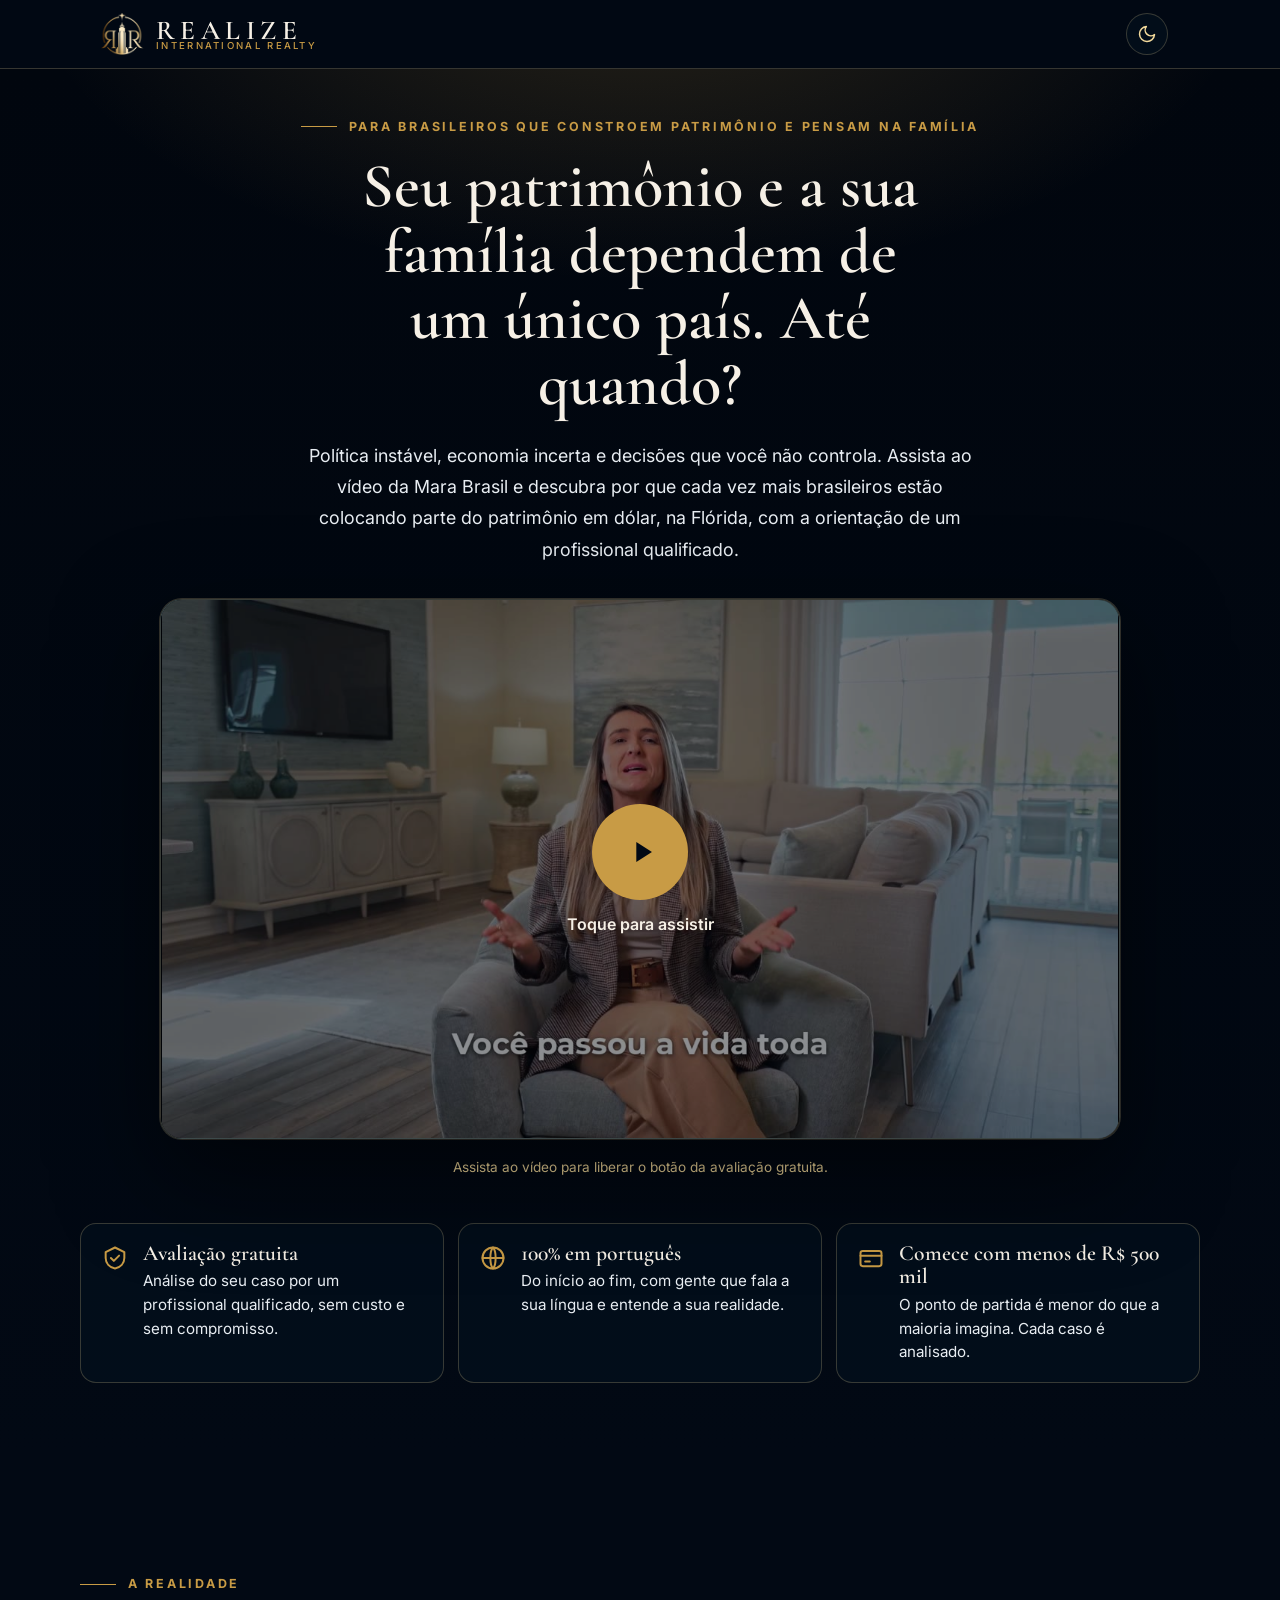
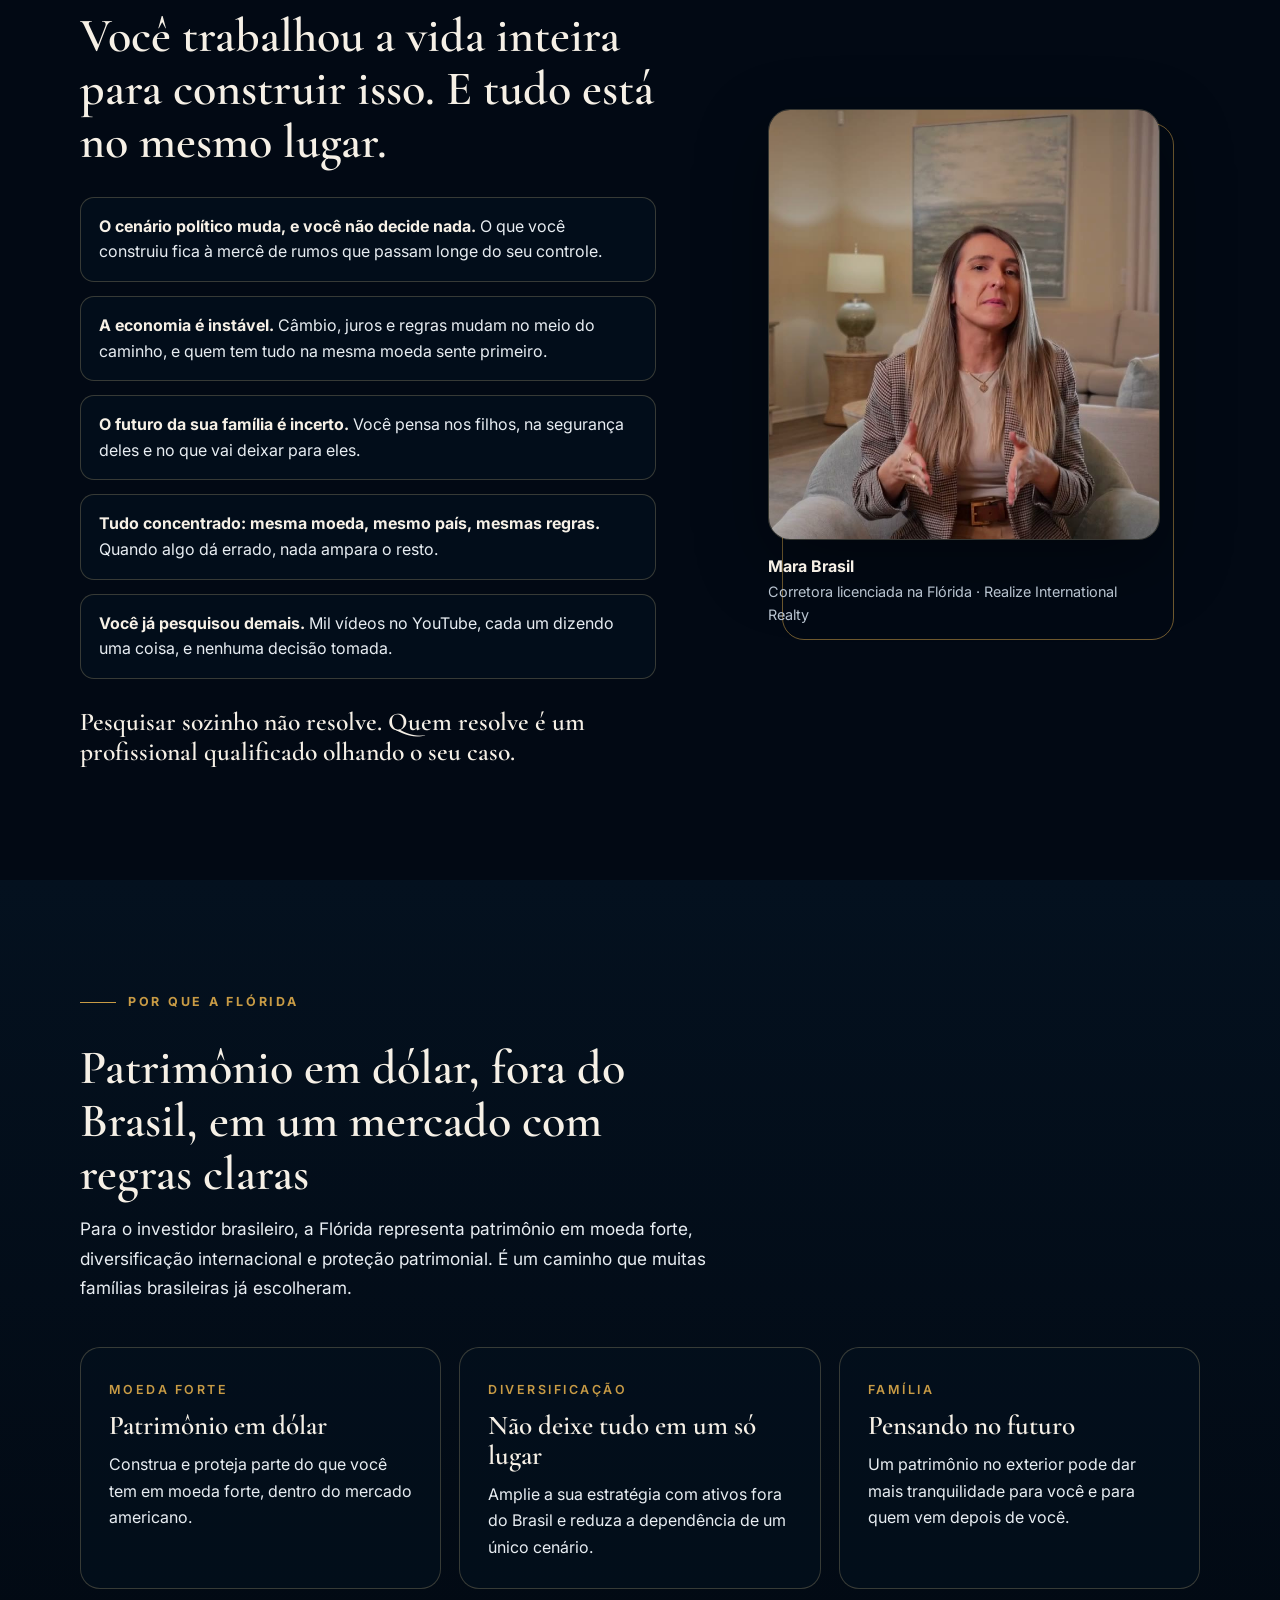
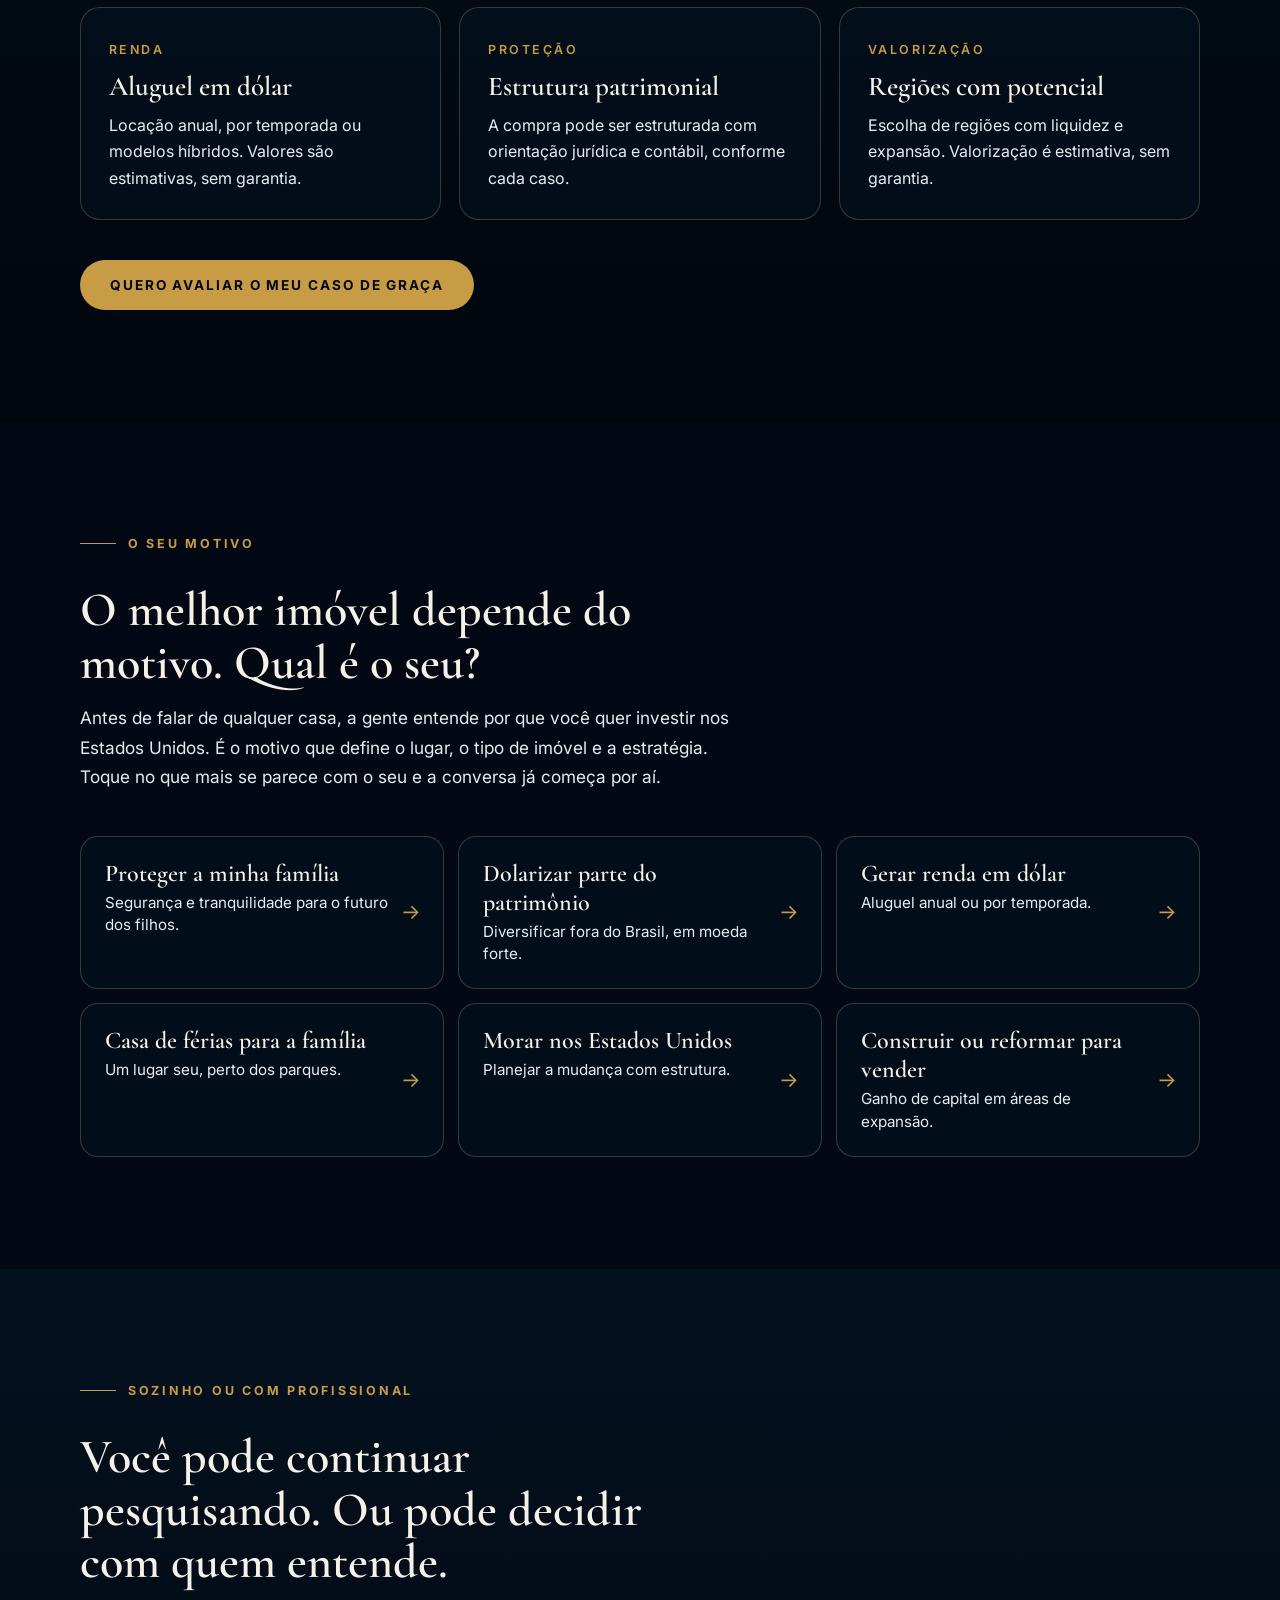
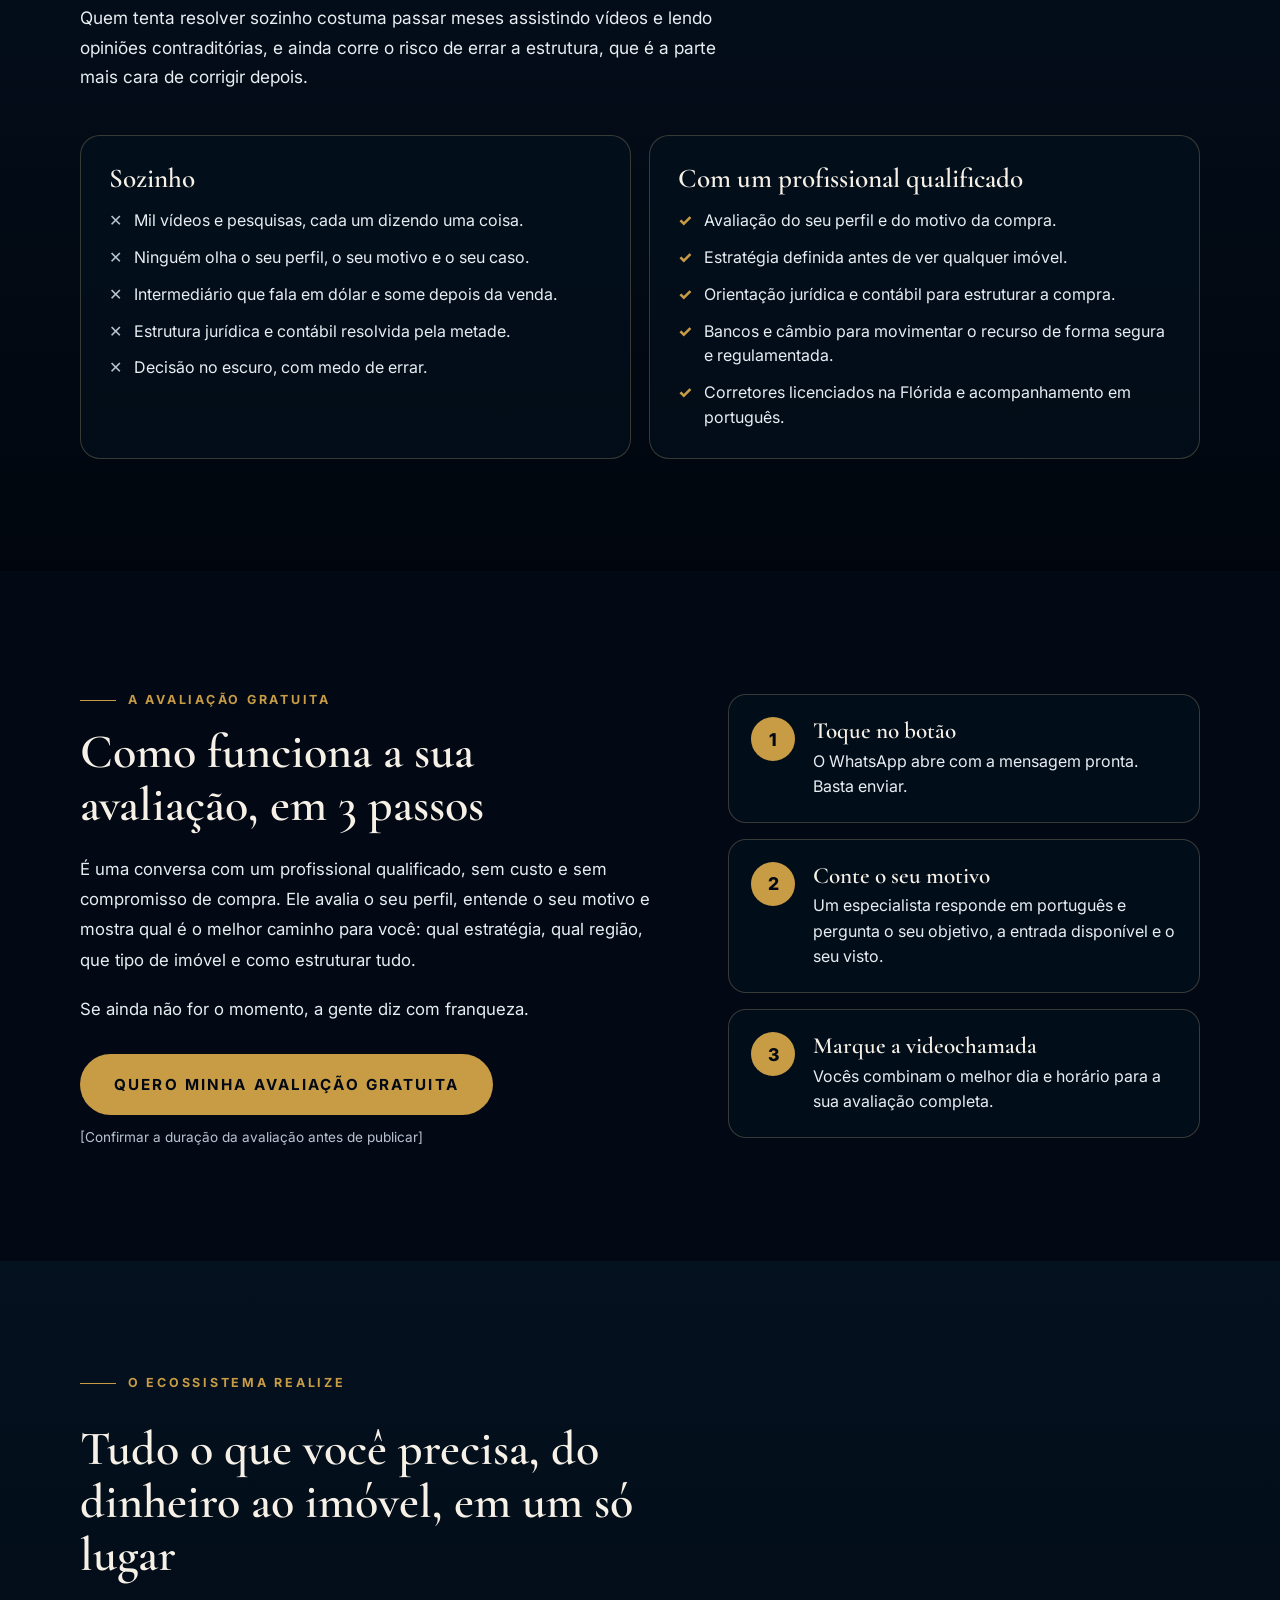
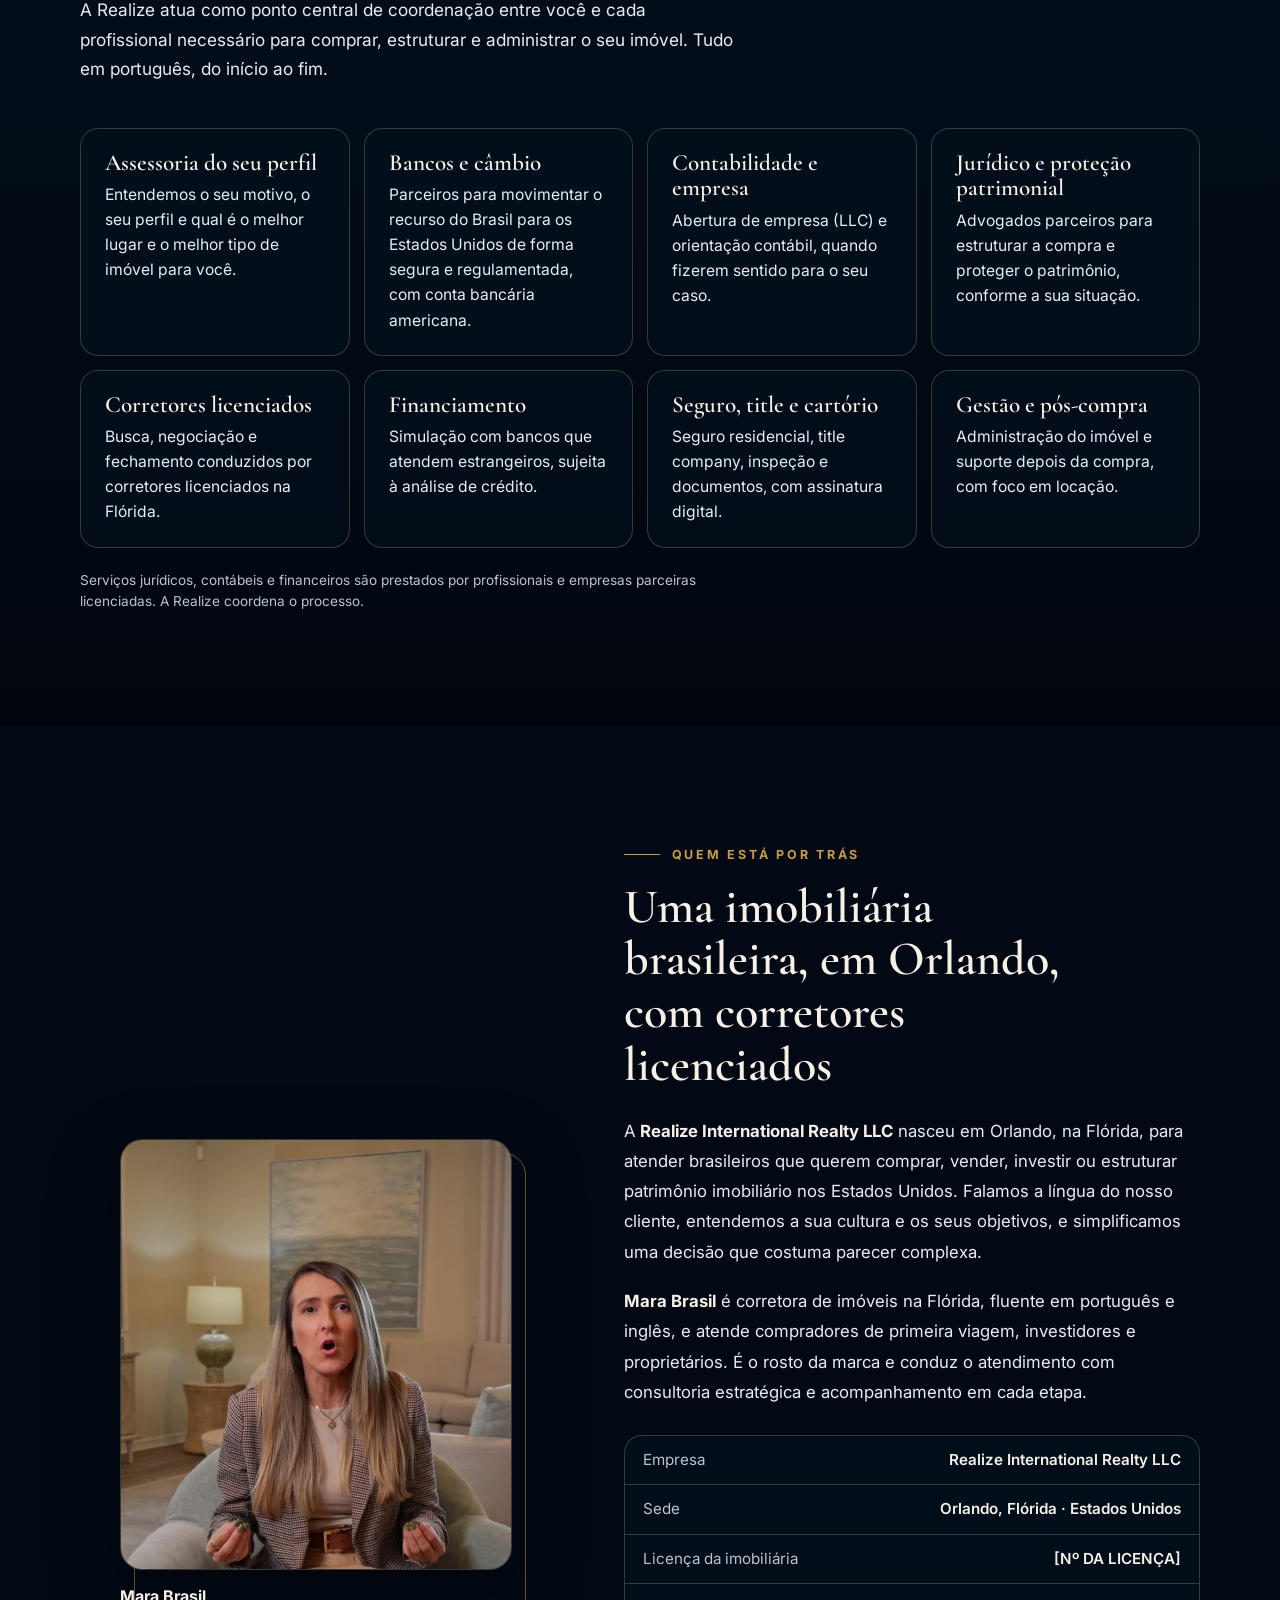
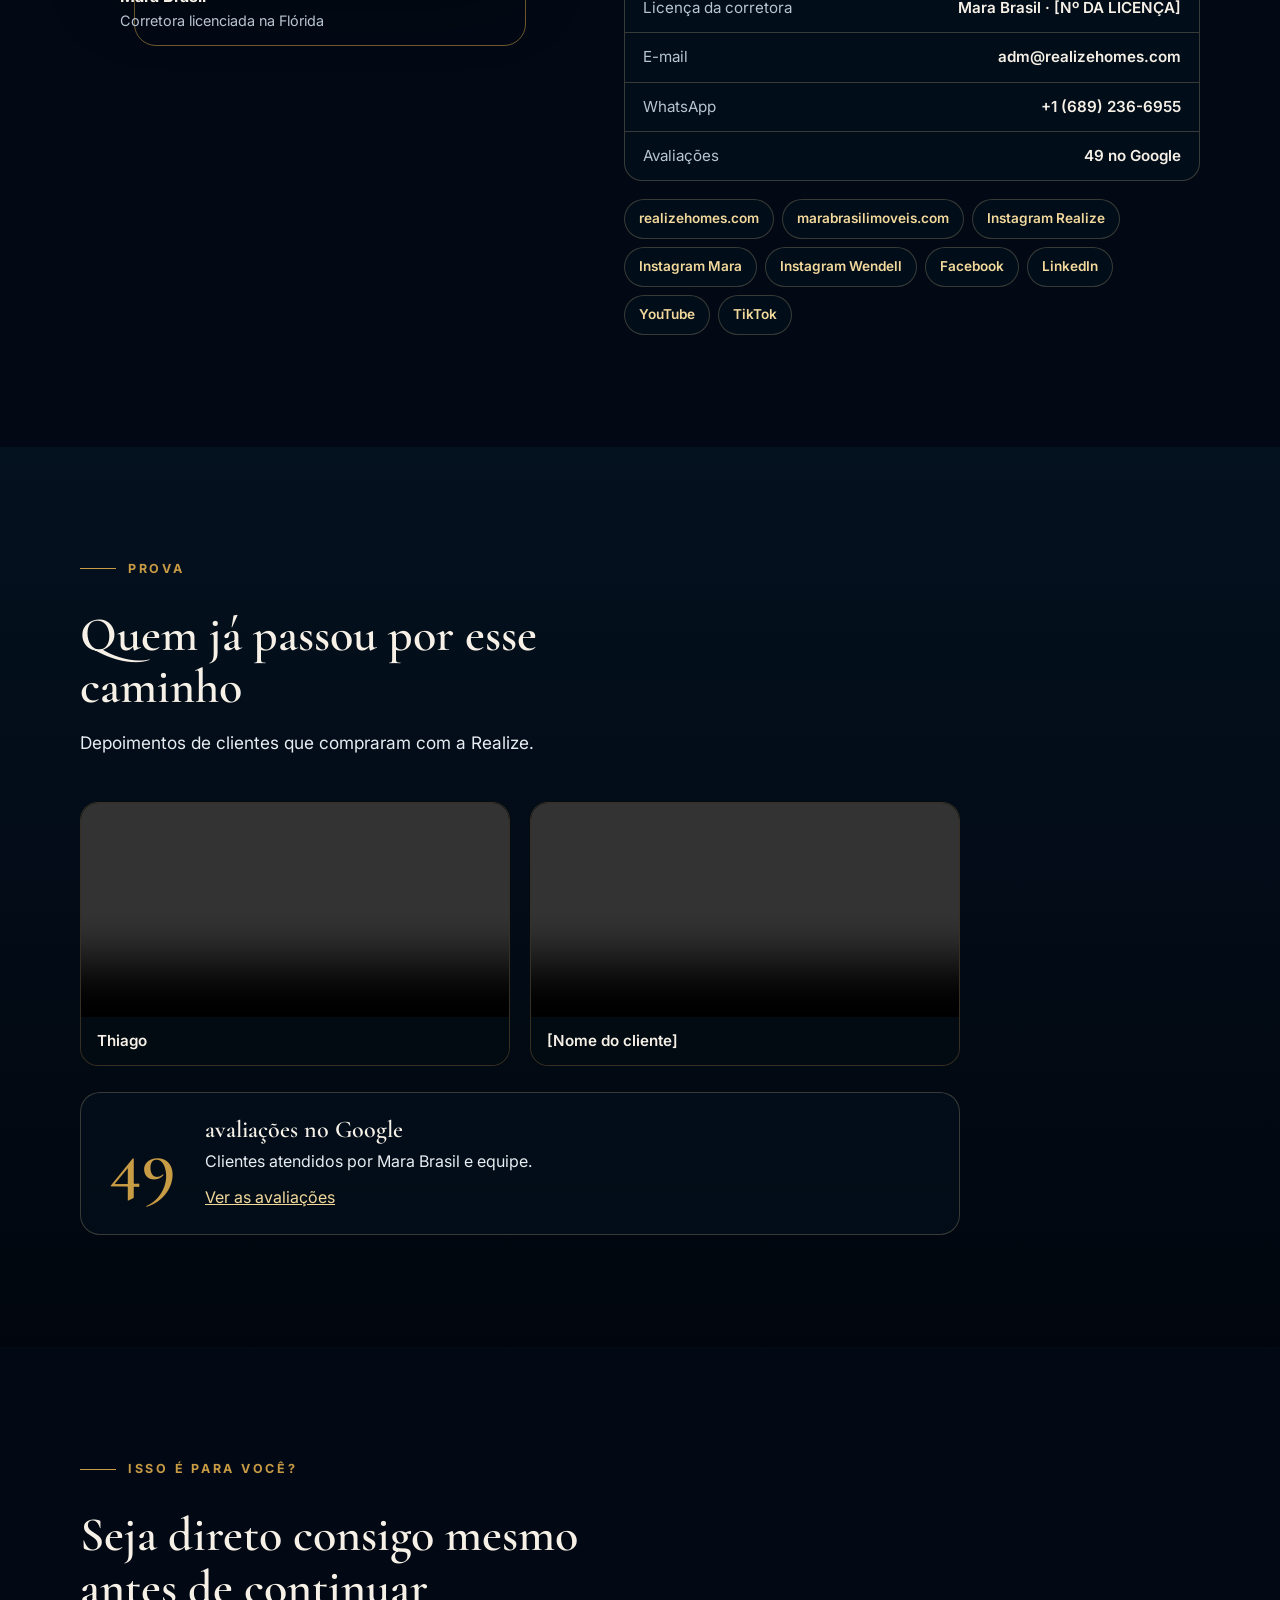
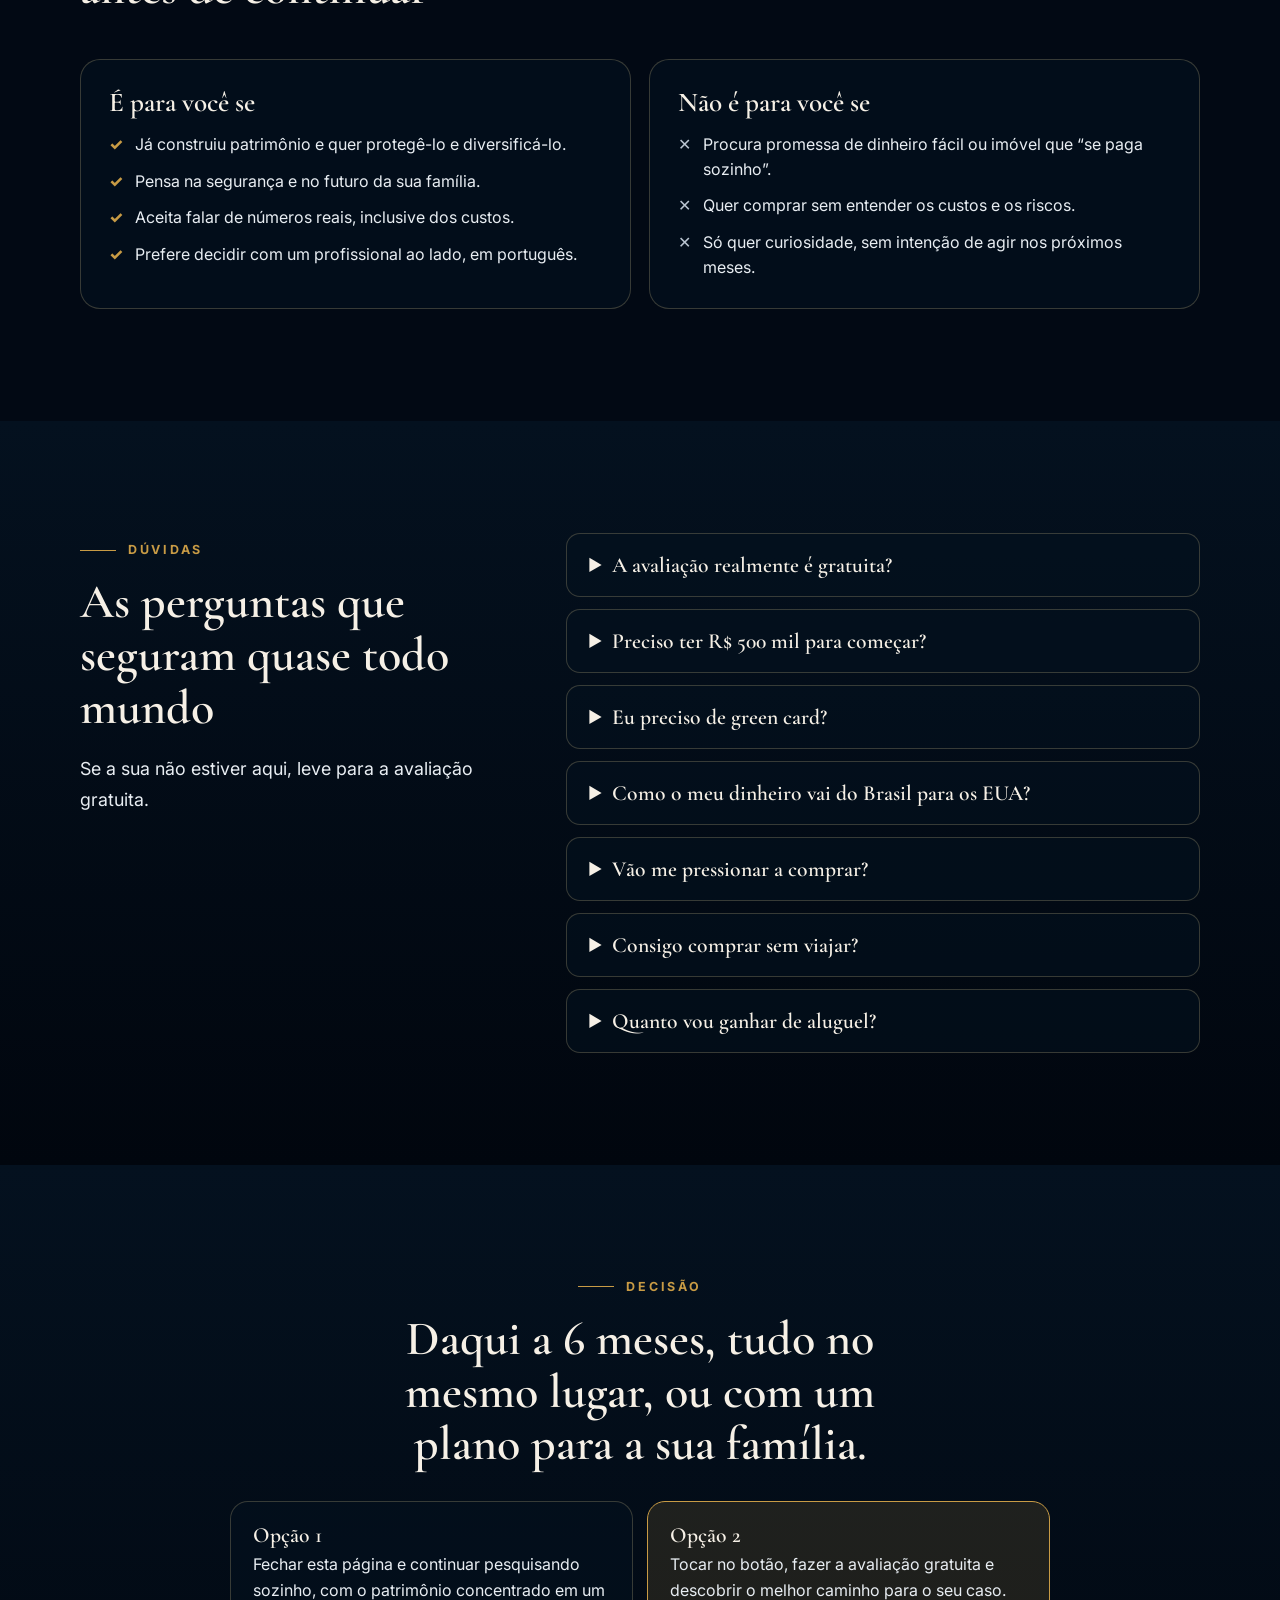
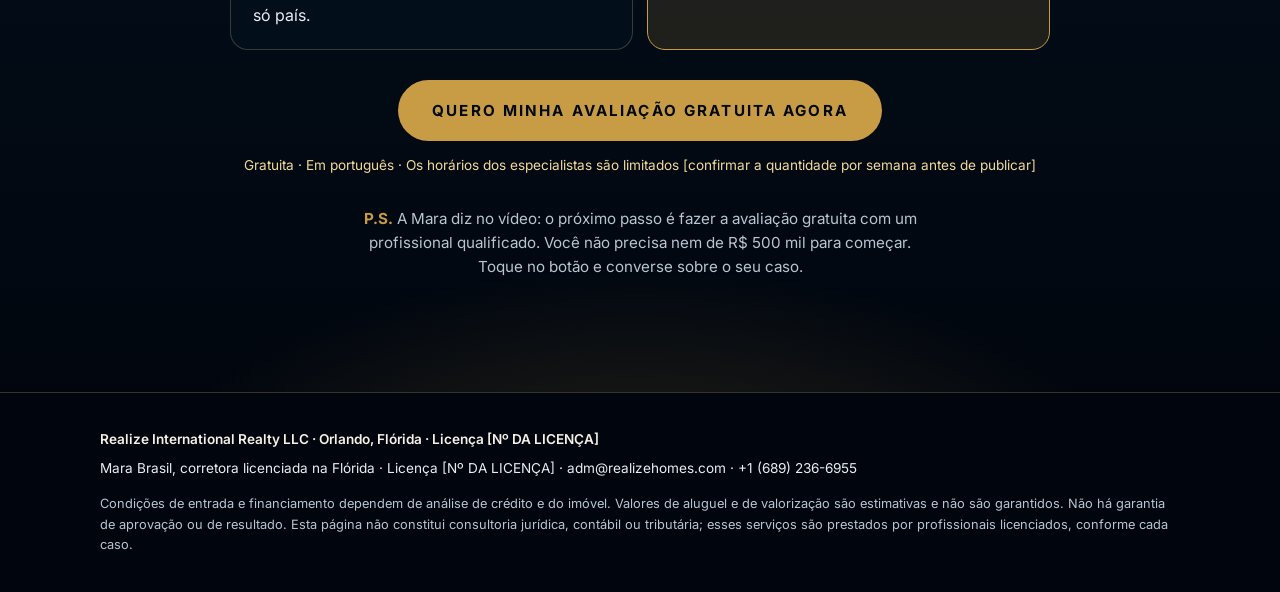
==== index.html @ 7145c0db "Página de captação Realize: VSL, avaliação gratuita e WhatsApp Co-Authored-By: Claude Sonnet 5.5 <no" ====
<!doctype html>
<html lang="pt-BR">
<head>
<meta charset="utf-8">
<meta name="viewport" content="width=device-width,initial-scale=1">
<meta name="robots" content="noindex, nofollow">
<title>Proteja seu patrimônio e sua família na Flórida | Realize International Realty</title>
<meta name="description" content="Instabilidade política e econômica no Brasil? Veja o vídeo da Mara Brasil e faça uma avaliação gratuita com um profissional qualificado para colocar parte do seu patrimônio em dólar, na Flórida.">
<link rel="preconnect" href="https://fonts.googleapis.com">
<link rel="preconnect" href="https://fonts.gstatic.com" crossorigin>
<link href="https://fonts.googleapis.com/css2?family=Cormorant+Garamond:wght@600&family=Inter:wght@400;500;600;700;800&display=swap" rel="stylesheet">
<link rel="icon" href="images/logo-emblem.png">
<link rel="stylesheet" href="css/style.css">
<link rel="stylesheet" href="css/page.css">
</head>
<body data-variant="vsl-dor">

<header class="top"><div class="wrap">
  <a class="brand" href="#"><img src="images/logo-emblem.png" alt="Realize International Realty"><span>REALIZE<small>International Realty</small></span></a>
</div></header>

<main>

<!-- 1. HERO + VSL -->
<section class="top-hero"><div class="box">
  <span class="eyebrow">Para brasileiros que constroem patrimônio e pensam na família</span>
  <h1>Seu patrimônio e a sua família dependem de um único país. Até quando?</h1>
  <p class="lead-p">Política instável, economia incerta e decisões que você não controla. Assista ao vídeo da Mara Brasil e descubra por que cada vez mais brasileiros estão colocando parte do patrimônio em dólar, na Flórida, com a orientação de um profissional qualificado.</p>

  <div class="video" id="video">
    <video playsinline preload="metadata"></video>
    <button class="play" type="button" aria-label="Assistir ao vídeo">
      <span><svg width="34" height="34" viewBox="0 0 24 24" aria-hidden="true"><path d="M8 5v14l11-7z" fill="#020914"/></svg></span>
      Toque para assistir
    </button>
  </div>

  <div class="cta-box cta-lock" id="cta-lock" hidden>
    <a class="btn big-btn" href="#" data-wa data-cta="hero">Quero minha avaliação gratuita</a>
    <p class="micro">Gratuita · Sem compromisso de compra · Atendimento 100% em português</p>
  </div>
  <p class="micro" id="cta-hint" style="margin-top:18px">Assista ao vídeo para liberar o botão da avaliação gratuita.</p>

  <div class="facts">
    <div class="fact"><svg viewBox="0 0 24 24" aria-hidden="true"><path d="M12 3l8 4v5c0 4.5-3.3 8-8 9-4.7-1-8-4.5-8-9V7z"/><path d="M8.5 12l2.5 2.5L15.5 10"/></svg><div><h3>Avaliação gratuita</h3><p>Análise do seu caso por um profissional qualificado, sem custo e sem compromisso.</p></div></div>
    <div class="fact"><svg viewBox="0 0 24 24" aria-hidden="true"><circle cx="12" cy="12" r="9"/><path d="M3 12h18M12 3c3 3 3 15 0 18M12 3c-3 3-3 15 0 18"/></svg><div><h3>100% em português</h3><p>Do início ao fim, com gente que fala a sua língua e entende a sua realidade.</p></div></div>
    <div class="fact"><svg viewBox="0 0 24 24" aria-hidden="true"><rect x="3" y="6" width="18" height="13" rx="2"/><path d="M3 10h18M7 15h4"/></svg><div><h3>Comece com menos de R$ 500 mil</h3><p>O ponto de partida é menor do que a maioria imagina. Cada caso é analisado.</p></div></div>
  </div>
</div></section>

<!-- 2. A DOR -->
<section class="sec"><div class="box split">
  <div>
    <span class="eyebrow">A realidade</span>
    <h2 class="wide">Você trabalhou a vida inteira para construir isso. E tudo está no mesmo lugar.</h2>
    <ul class="pain" style="margin-top:28px">
      <li><b>O cenário político muda, e você não decide nada.</b> O que você construiu fica à mercê de rumos que passam longe do seu controle.</li>
      <li><b>A economia é instável.</b> Câmbio, juros e regras mudam no meio do caminho, e quem tem tudo na mesma moeda sente primeiro.</li>
      <li><b>O futuro da sua família é incerto.</b> Você pensa nos filhos, na segurança deles e no que vai deixar para eles.</li>
      <li><b>Tudo concentrado: mesma moeda, mesmo país, mesmas regras.</b> Quando algo dá errado, nada ampara o resto.</li>
      <li><b>Você já pesquisou demais.</b> Mil vídeos no YouTube, cada um dizendo uma coisa, e nenhuma decisão tomada.</li>
    </ul>
    <p class="punch" style="margin-top:28px">Pesquisar sozinho não resolve. Quem resolve é um profissional qualificado olhando o seu caso.</p>
  </div>
  <figure class="photo"><img src="images/mara-1.jpg" alt="Mara Brasil, corretora licenciada na Flórida" loading="lazy"><figcaption><b>Mara Brasil</b>Corretora licenciada na Flórida · Realize International Realty</figcaption></figure>
</div></section>

<!-- 3. POR QUE VALE -->
<section class="sec alt"><div class="box">
  <div class="sec-head">
    <span class="eyebrow">Por que a Flórida</span>
    <h2 class="wide">Patrimônio em dólar, fora do Brasil, em um mercado com regras claras</h2>
    <p>Para o investidor brasileiro, a Flórida representa patrimônio em moeda forte, diversificação internacional e proteção patrimonial. É um caminho que muitas famílias brasileiras já escolheram.</p>
  </div>
  <div class="pillars">
    <div class="pillar"><span class="k">Moeda forte</span><h3>Patrimônio em dólar</h3><p>Construa e proteja parte do que você tem em moeda forte, dentro do mercado americano.</p></div>
    <div class="pillar"><span class="k">Diversificação</span><h3>Não deixe tudo em um só lugar</h3><p>Amplie a sua estratégia com ativos fora do Brasil e reduza a dependência de um único cenário.</p></div>
    <div class="pillar"><span class="k">Família</span><h3>Pensando no futuro</h3><p>Um patrimônio no exterior pode dar mais tranquilidade para você e para quem vem depois de você.</p></div>
    <div class="pillar"><span class="k">Renda</span><h3>Aluguel em dólar</h3><p>Locação anual, por temporada ou modelos híbridos. Valores são estimativas, sem garantia.</p></div>
    <div class="pillar"><span class="k">Proteção</span><h3>Estrutura patrimonial</h3><p>A compra pode ser estruturada com orientação jurídica e contábil, conforme cada caso.</p></div>
    <div class="pillar"><span class="k">Valorização</span><h3>Regiões com potencial</h3><p>Escolha de regiões com liquidez e expansão. Valorização é estimativa, sem garantia.</p></div>
  </div>
  <div class="cta-row" style="margin-top:40px"><a class="btn" href="#" data-wa data-cta="porque">Quero avaliar o meu caso de graça</a></div>
</div></section>

<!-- 4. MOTIVO -->
<section class="sec"><div class="box">
  <div class="sec-head">
    <span class="eyebrow">O seu motivo</span>
    <h2 class="wide">O melhor imóvel depende do motivo. Qual é o seu?</h2>
    <p>Antes de falar de qualquer casa, a gente entende por que você quer investir nos Estados Unidos. É o motivo que define o lugar, o tipo de imóvel e a estratégia. Toque no que mais se parece com o seu e a conversa já começa por aí.</p>
  </div>
  <div class="motives">
    <a class="motive" href="#" data-wa data-cta="motivo" data-motivo="Proteger minha família e o futuro dos meus filhos"><b>Proteger a minha família</b><span>Segurança e tranquilidade para o futuro dos filhos.</span></a>
    <a class="motive" href="#" data-wa data-cta="motivo" data-motivo="Tirar parte do patrimônio do Brasil e dolarizar"><b>Dolarizar parte do patrimônio</b><span>Diversificar fora do Brasil, em moeda forte.</span></a>
    <a class="motive" href="#" data-wa data-cta="motivo" data-motivo="Gerar renda em dólar com aluguel"><b>Gerar renda em dólar</b><span>Aluguel anual ou por temporada.</span></a>
    <a class="motive" href="#" data-wa data-cta="motivo" data-motivo="Ter uma casa de férias para a família"><b>Casa de férias para a família</b><span>Um lugar seu, perto dos parques.</span></a>
    <a class="motive" href="#" data-wa data-cta="motivo" data-motivo="Mudar para os Estados Unidos"><b>Morar nos Estados Unidos</b><span>Planejar a mudança com estrutura.</span></a>
    <a class="motive" href="#" data-wa data-cta="motivo" data-motivo="Construir ou reformar para vender"><b>Construir ou reformar para vender</b><span>Ganho de capital em áreas de expansão.</span></a>
  </div>
</div></section>

<!-- 5. SOZINHO x PROFISSIONAL -->
<section class="sec alt"><div class="box">
  <div class="sec-head">
    <span class="eyebrow">Sozinho ou com profissional</span>
    <h2 class="wide">Você pode continuar pesquisando. Ou pode decidir com quem entende.</h2>
    <p>Quem tenta resolver sozinho costuma passar meses assistindo vídeos e lendo opiniões contraditórias, e ainda corre o risco de errar a estrutura, que é a parte mais cara de corrigir depois.</p>
  </div>
  <div class="vs2">
    <div class="col no"><h3>Sozinho</h3>
      <ul><li>Mil vídeos e pesquisas, cada um dizendo uma coisa.</li><li>Ninguém olha o seu perfil, o seu motivo e o seu caso.</li><li>Intermediário que fala em dólar e some depois da venda.</li><li>Estrutura jurídica e contábil resolvida pela metade.</li><li>Decisão no escuro, com medo de errar.</li></ul></div>
    <div class="col yes"><h3>Com um profissional qualificado</h3>
      <ul><li>Avaliação do seu perfil e do motivo da compra.</li><li>Estratégia definida antes de ver qualquer imóvel.</li><li>Orientação jurídica e contábil para estruturar a compra.</li><li>Bancos e câmbio para movimentar o recurso de forma segura e regulamentada.</li><li>Corretores licenciados na Flórida e acompanhamento em português.</li></ul></div>
  </div>
</div></section>

<!-- 6. AVALIAÇÃO GRATUITA -->
<section class="sec"><div class="box split">
  <div>
    <span class="eyebrow">A avaliação gratuita</span>
    <h2>Como funciona a sua avaliação, em 3 passos</h2>
    <div class="txt" style="margin-top:22px">
      <p>É uma conversa com um profissional qualificado, sem custo e sem compromisso de compra. Ele avalia o seu perfil, entende o seu motivo e mostra qual é o melhor caminho para você: qual estratégia, qual região, que tipo de imóvel e como estruturar tudo.</p>
      <p>Se ainda não for o momento, a gente diz com franqueza.</p>
    </div>
    <div class="cta-row" style="margin-top:30px"><a class="btn big-btn" href="#" data-wa data-cta="avaliacao">Quero minha avaliação gratuita</a></div>
    <p class="l-note" style="margin-top:12px">[Confirmar a duração da avaliação antes de publicar]</p>
  </div>
  <div class="msteps">
    <div class="mstep"><span class="n">1</span><div><h3>Toque no botão</h3><p>O WhatsApp abre com a mensagem pronta. Basta enviar.</p></div></div>
    <div class="mstep"><span class="n">2</span><div><h3>Conte o seu motivo</h3><p>Um especialista responde em português e pergunta o seu objetivo, a entrada disponível e o seu visto.</p></div></div>
    <div class="mstep"><span class="n">3</span><div><h3>Marque a videochamada</h3><p>Vocês combinam o melhor dia e horário para a sua avaliação completa.</p></div></div>
  </div>
</div></section>

<!-- 7. ECOSSISTEMA -->
<section class="sec alt"><div class="box">
  <div class="sec-head">
    <span class="eyebrow">O ecossistema Realize</span>
    <h2 class="wide">Tudo o que você precisa, do dinheiro ao imóvel, em um só lugar</h2>
    <p>A Realize atua como ponto central de coordenação entre você e cada profissional necessário para comprar, estruturar e administrar o seu imóvel. Tudo em português, do início ao fim.</p>
  </div>
  <div class="eco">
    <div class="eco-i"><h3>Assessoria do seu perfil</h3><p>Entendemos o seu motivo, o seu perfil e qual é o melhor lugar e o melhor tipo de imóvel para você.</p></div>
    <div class="eco-i"><h3>Bancos e câmbio</h3><p>Parceiros para movimentar o recurso do Brasil para os Estados Unidos de forma segura e regulamentada, com conta bancária americana.</p></div>
    <div class="eco-i"><h3>Contabilidade e empresa</h3><p>Abertura de empresa (LLC) e orientação contábil, quando fizerem sentido para o seu caso.</p></div>
    <div class="eco-i"><h3>Jurídico e proteção patrimonial</h3><p>Advogados parceiros para estruturar a compra e proteger o patrimônio, conforme a sua situação.</p></div>
    <div class="eco-i"><h3>Corretores licenciados</h3><p>Busca, negociação e fechamento conduzidos por corretores licenciados na Flórida.</p></div>
    <div class="eco-i"><h3>Financiamento</h3><p>Simulação com bancos que atendem estrangeiros, sujeita à análise de crédito.</p></div>
    <div class="eco-i"><h3>Seguro, title e cartório</h3><p>Seguro residencial, title company, inspeção e documentos, com assinatura digital.</p></div>
    <div class="eco-i"><h3>Gestão e pós-compra</h3><p>Administração do imóvel e suporte depois da compra, com foco em locação.</p></div>
  </div>
  <p class="l-note" style="margin-top:22px;max-width:70ch">Serviços jurídicos, contábeis e financeiros são prestados por profissionais e empresas parceiras licenciadas. A Realize coordena o processo.</p>
</div></section>

<!-- 8. QUEM ESTÁ POR TRÁS -->
<section class="sec"><div class="box split rev">
  <div>
    <span class="eyebrow">Quem está por trás</span>
    <h2>Uma imobiliária brasileira, em Orlando, com corretores licenciados</h2>
    <div class="txt" style="margin-top:24px">
      <p>A <strong>Realize International Realty LLC</strong> nasceu em Orlando, na Flórida, para atender brasileiros que querem comprar, vender, investir ou estruturar patrimônio imobiliário nos Estados Unidos. Falamos a língua do nosso cliente, entendemos a sua cultura e os seus objetivos, e simplificamos uma decisão que costuma parecer complexa.</p>
      <p><strong>Mara Brasil</strong> é corretora de imóveis na Flórida, fluente em português e inglês, e atende compradores de primeira viagem, investidores e proprietários. É o rosto da marca e conduz o atendimento com consultoria estratégica e acompanhamento em cada etapa.</p>
    </div>
    <div class="trust">
      <div class="trust-row"><span>Empresa</span><b>Realize International Realty LLC</b></div>
      <div class="trust-row"><span>Sede</span><b>Orlando, Flórida · Estados Unidos</b></div>
      <div class="trust-row"><span>Licença da imobiliária</span><b>[Nº DA LICENÇA]</b></div>
      <div class="trust-row"><span>Licença da corretora</span><b>Mara Brasil · [Nº DA LICENÇA]</b></div>
      <div class="trust-row"><span>E-mail</span><b>adm@realizehomes.com</b></div>
      <div class="trust-row"><span>WhatsApp</span><b>+1 (689) 236-6955</b></div>
      <div class="trust-row"><span>Avaliações</span><b>49 no Google</b></div>
    </div>
    <div class="social">
      <a href="https://realizehomes.com" target="_blank" rel="noopener">realizehomes.com</a>
      <a href="https://marabrasilimoveis.com" target="_blank" rel="noopener">marabrasilimoveis.com</a>
      <a href="https://www.instagram.com/realizerealty_/" target="_blank" rel="noopener">Instagram Realize</a>
      <a href="https://www.instagram.com/marabrasilorlando/" target="_blank" rel="noopener">Instagram Mara</a>
      <a href="https://www.instagram.com/wendellbrasil_/" target="_blank" rel="noopener">Instagram Wendell</a>
      <a href="https://www.facebook.com/marabrasilorlando" target="_blank" rel="noopener">Facebook</a>
      <a href="https://www.linkedin.com/company/realize-realty-a-imobili%C3%A1ria-brasileira-na-fl%C3%B3rida/" target="_blank" rel="noopener">LinkedIn</a>
      <a href="https://www.youtube.com/@realizerealtyflorida" target="_blank" rel="noopener">YouTube</a>
      <a href="https://www.tiktok.com/@realizerealty" target="_blank" rel="noopener">TikTok</a>
    </div>
  </div>
  <figure class="photo"><img src="images/mara-2.jpg" alt="Mara Brasil, corretora licenciada na Flórida" loading="lazy"><figcaption><b>Mara Brasil</b>Corretora licenciada na Flórida</figcaption></figure>
</div></section>

<!-- 9. PROVA -->
<section class="sec alt"><div class="box">
  <div class="sec-head">
    <span class="eyebrow">Prova</span>
    <h2 class="wide">Quem já passou por esse caminho</h2>
    <p>Depoimentos de clientes que compraram com a Realize.</p>
  </div>
  <div class="tgrid2">
    <figure class="tv"><video controls playsinline preload="metadata" src="videos/depoimento-thiago.mp4"></video><figcaption>Thiago</figcaption></figure>
    <figure class="tv"><video controls playsinline preload="metadata" src="videos/depoimento-2.mp4"></video><figcaption>[Nome do cliente]</figcaption></figure>
  </div>
  <div class="stat">
    <div class="big">49</div>
    <div><h3>avaliações no Google</h3><p style="margin:6px 0 10px;color:var(--soft)">Clientes atendidos por Mara Brasil e equipe.</p><a data-reviews href="#">Ver as avaliações</a></div>
  </div>
</div></section>

<!-- 10. FILTRO -->
<section class="sec"><div class="box">
  <div class="sec-head">
    <span class="eyebrow">Isso é para você?</span>
    <h2 class="wide">Seja direto consigo mesmo antes de continuar</h2>
  </div>
  <div class="vs2">
    <div class="col yes"><h3>É para você se</h3>
      <ul><li>Já construiu patrimônio e quer protegê-lo e diversificá-lo.</li><li>Pensa na segurança e no futuro da sua família.</li><li>Aceita falar de números reais, inclusive dos custos.</li><li>Prefere decidir com um profissional ao lado, em português.</li></ul></div>
    <div class="col no"><h3>Não é para você se</h3>
      <ul><li>Procura promessa de dinheiro fácil ou imóvel que “se paga sozinho”.</li><li>Quer comprar sem entender os custos e os riscos.</li><li>Só quer curiosidade, sem intenção de agir nos próximos meses.</li></ul></div>
  </div>
</div></section>

<!-- 11. FAQ -->
<section class="sec alt"><div class="box faq">
  <div>
    <span class="eyebrow">Dúvidas</span>
    <h2>As perguntas que seguram quase todo mundo</h2>
    <p class="lead-p" style="margin-top:18px">Se a sua não estiver aqui, leve para a avaliação gratuita.</p>
  </div>
  <div>
    <details><summary>A avaliação realmente é gratuita?</summary><p>Sim. É gratuita e sem compromisso de compra.</p></details>
    <details><summary>Preciso ter R$ 500 mil para começar?</summary><p>Não. O ponto de partida é menor do que muita gente imagina. O valor depende do imóvel, do banco e do seu perfil, e a avaliação mostra o número para o seu caso.</p></details>
    <details><summary>Eu preciso de green card?</summary><p>Não é exigência. O visto muda as opções de financiamento, e cada caso é analisado individualmente.</p></details>
    <details><summary>Como o meu dinheiro vai do Brasil para os EUA?</summary><p>Por meio de bancos e câmbio parceiros, de forma regulamentada e com orientação. O especialista explica o caminho certo para o seu caso.</p></details>
    <details><summary>Vão me pressionar a comprar?</summary><p>Não. A avaliação é uma análise. Você decide depois, com os números na mão.</p></details>
    <details><summary>Consigo comprar sem viajar?</summary><p>Sim. Visitas por vídeo, assinatura digital e atendimento em português. Se quiser conhecer antes, montamos a agenda da viagem.</p></details>
    <details><summary>Quanto vou ganhar de aluguel?</summary><p>Ninguém sério pode garantir isso. Mostramos a conta com todos os custos. O aluguel pode cobrir boa parte da prestação, mas é uma estimativa, sem garantia.</p></details>
  </div>
</div></section>

<!-- 12. CTA FINAL -->
<section class="sec final2"><div class="box">
  <span class="eyebrow">Decisão</span>
  <h2>Daqui a 6 meses, tudo no mesmo lugar, ou com um plano para a sua família.</h2>
  <div class="opts2">
    <div class="opt2"><b>Opção 1</b>Fechar esta página e continuar pesquisando sozinho, com o patrimônio concentrado em um só país.</div>
    <div class="opt2 go"><b>Opção 2</b>Tocar no botão, fazer a avaliação gratuita e descobrir o melhor caminho para o seu caso.</div>
  </div>
  <a class="btn big-btn" href="#" data-wa data-cta="final">Quero minha avaliação gratuita agora</a>
  <p class="micro" style="margin-top:14px">Gratuita · Em português · Os horários dos especialistas são limitados [confirmar a quantidade por semana antes de publicar]</p>
  <p class="ps"><b>P.S.</b> A Mara diz no vídeo: o próximo passo é fazer a avaliação gratuita com um profissional qualificado. Você não precisa nem de R$ 500 mil para começar. Toque no botão e converse sobre o seu caso.</p>
</div></section>

</main>

<footer><div class="wrap">
  <p style="color:var(--cream);font-weight:600">Realize International Realty LLC · Orlando, Flórida · Licença [Nº DA LICENÇA]</p>
  <p>Mara Brasil, corretora licenciada na Flórida · Licença [Nº DA LICENÇA] · adm@realizehomes.com · +1 (689) 236-6955</p>
  <p class="legal">Condições de entrada e financiamento dependem de análise de crédito e do imóvel. Valores de aluguel e de valorização são estimativas e não são garantidos. Não há garantia de aprovação ou de resultado. Esta página não constitui consultoria jurídica, contábil ou tributária; esses serviços são prestados por profissionais licenciados, conforme cada caso.</p>
</div></footer>

<div class="sticky-cta cta-lock" id="sticky" hidden><a class="btn" href="#" data-wa data-cta="sticky">Quero minha avaliação gratuita</a></div>

<script src="js/theme.js"></script>
<script src="js/config.js"></script>
<script src="js/track.js"></script>
<script src="js/video.js"></script>
</body>
</html>
---- css/style.css ----
:root{
  --bg:#020914; --bg2:#04111F; --bg3:#01060E;
  --gold:#C89B45; --gold-l:#F2D99B;
  --cream:#F6F0E6; --soft:#E8EDF2;
  --card:rgba(4,17,31,.6); --line:rgba(242,217,155,.22);
  --gold-t:#C89B45; --hdr:rgba(2,9,20,.92); --mute:#b9c4d0; --btn-hover:#F2D99B; --sel:rgba(200,155,69,.12);
}
*{box-sizing:border-box}
html{scroll-behavior:smooth}
body{margin:0;background:var(--bg);color:var(--soft);font-family:Inter,system-ui,sans-serif;font-size:16px;line-height:1.6;-webkit-font-smoothing:antialiased}
img,video{max-width:100%;display:block}
a{color:var(--gold-l)}
h1,h2,h3{font-family:'Cormorant Garamond',Georgia,serif;font-weight:600;color:var(--cream);margin:0;line-height:1.1}
h1{font-size:clamp(2.3rem,8vw,4rem)}
h2{font-size:clamp(2rem,6vw,3rem)}
h3{font-size:1.5rem}
p{margin:0}
.wrap{max-width:1120px;margin:0 auto;padding:0 20px}
section{padding:64px 0}
.alt{background:linear-gradient(180deg,var(--bg2),var(--bg3))}

.eyebrow{display:inline-flex;align-items:center;gap:12px;color:var(--gold-t);font-size:.78rem;font-weight:700;letter-spacing:.22em;text-transform:uppercase;margin-bottom:16px}
.eyebrow::before{content:"";width:36px;height:1px;background:var(--gold)}

.btn{display:inline-block;border:0;border-radius:999px;background:var(--gold);color:#020914;font:700 .85rem Inter,sans-serif;letter-spacing:.14em;text-transform:uppercase;text-decoration:none;padding:17px 30px;cursor:pointer;text-align:center;transition:background .2s,transform .2s}
.btn:hover{background:var(--btn-hover);transform:translateY(-1px)}
.btn.ghost{background:transparent;color:var(--gold-l);border:1px solid var(--gold)}
.btn.ghost:hover{background:rgba(200,155,69,.14)}
.btn.sm{padding:12px 20px;font-size:.74rem}
.btn:focus-visible,input:focus-visible,summary:focus-visible,.opt:focus-visible{outline:2px solid var(--gold-l);outline-offset:3px}

.card{background:var(--card);border:1px solid var(--line);border-radius:18px;padding:26px}

header.top{position:sticky;top:0;z-index:20;background:var(--hdr);backdrop-filter:blur(10px);border-bottom:1px solid var(--line)}
header.top .wrap{display:flex;justify-content:space-between;align-items:center;gap:12px;height:68px}
.brand{font-family:'Cormorant Garamond',serif;font-weight:600;font-size:1.7rem;letter-spacing:.2em;color:var(--cream);text-decoration:none}
.brand small{display:block;font:500 .6rem Inter;letter-spacing:.24em;color:var(--gold);text-transform:uppercase;margin-top:-4px}

.hero{padding:40px 0 56px;background:
  radial-gradient(900px 500px at 85% -10%,rgba(200,155,69,.18),transparent 60%),
  linear-gradient(180deg,var(--bg3),var(--bg))}
.hero .wrap{display:grid;gap:36px}
.hero p.lead{font-size:1.1rem;margin:18px 0 26px;max-width:560px}
.cta-row{display:flex;flex-wrap:wrap;gap:12px}
.micro{font-size:.85rem;color:var(--gold-l);margin-top:16px}

.video{position:relative;width:100%;max-width:360px;margin:0 auto;aspect-ratio:9/16;border-radius:22px;overflow:hidden;border:1px solid var(--line);background:linear-gradient(160deg,#0a2236,var(--bg3));box-shadow:0 30px 80px rgba(0,0,0,.6)}
.video video{width:100%;height:100%;object-fit:cover}
.video .play{position:absolute;inset:0;display:flex;flex-direction:column;align-items:center;justify-content:center;gap:14px;background:rgba(1,6,14,.45);border:0;color:var(--cream);cursor:pointer;font:600 1rem Inter}
.video .play span{width:78px;height:78px;border-radius:50%;background:var(--gold);display:grid;place-items:center}
.video .play svg{margin-left:4px}
.video.playing .play{display:none}

.grid{display:grid;gap:18px;margin-top:32px}
.card h3{margin:12px 0 8px}
.card .ico{width:30px;height:30px;stroke:var(--gold);fill:none;stroke-width:1.6;stroke-linecap:round;stroke-linejoin:round}
.steps .n{font:600 2.8rem 'Cormorant Garamond',serif;color:var(--gold-t)}

.testi{display:grid;gap:22px;margin-top:32px}
.vph{aspect-ratio:16/9;border-radius:18px;border:1px dashed var(--line);display:grid;place-items:center;color:var(--gold-l);font-size:.9rem;text-align:center;padding:16px;background:var(--card)}
.big{font:600 4.5rem 'Cormorant Garamond',serif;color:var(--gold-t);line-height:1}
.chips{display:flex;flex-wrap:wrap;gap:10px;margin-top:28px}
.chip{border:1px solid var(--line);background:var(--card);color:var(--cream);border-radius:999px;padding:11px 18px;font-weight:600;font-size:.9rem}

details{background:var(--card);border:1px solid var(--line);border-radius:14px;padding:18px 22px;margin-top:12px}
summary{cursor:pointer;font:600 1.35rem 'Cormorant Garamond',serif;color:var(--cream)}
details p{margin-top:10px}

.final{text-align:center}
.final .wrap{max-width:720px}
.final p{margin:16px 0 28px}

footer{background:var(--bg3);border-top:1px solid var(--line);padding:36px 0;font-size:.85rem}
footer p+p{margin-top:8px}
footer .legal{color:var(--mute);font-size:.8rem;margin-top:14px}

/* Quiz */
.quiz-body{min-height:100vh;display:flex;flex-direction:column;background:radial-gradient(700px 400px at 90% -10%,rgba(200,155,69,.16),transparent 60%),var(--bg)}
.qhead{padding:18px 20px 14px;border-bottom:1px solid var(--line)}
.qhead .row{display:flex;justify-content:space-between;align-items:center;width:min(520px,calc(100% - 40px));margin:0 auto}
.qhead .lbl{font-size:.8rem;font-weight:600;color:var(--gold-l);letter-spacing:.08em}
.bar{width:min(520px,calc(100% - 40px));margin:12px auto 0;height:5px;background:rgba(242,217,155,.18);border-radius:999px;overflow:hidden}
.bar i{display:block;height:100%;width:0;background:var(--gold);border-radius:999px;transition:width .35s}
.qmain{flex:1;width:100%;max-width:560px;margin:0 auto;padding:30px 20px 40px}
.qmain h1{font-size:clamp(2rem,8vw,2.6rem);margin-bottom:22px}
.opts{display:grid;gap:12px}
.opt{width:100%;text-align:left;background:var(--card);color:var(--cream);border:1px solid var(--line);border-radius:16px;padding:18px 20px;font:500 1rem Inter;cursor:pointer;min-height:58px;transition:border-color .2s,background .2s}
.opt:hover,.opt.sel{border-color:var(--gold);background:var(--sel)}
.back{margin-top:22px;background:none;border:0;color:var(--gold-l);font:600 .85rem Inter;letter-spacing:.1em;text-transform:uppercase;cursor:pointer;padding:10px 0}
.field{display:grid;gap:6px;margin-top:16px}
.field label{font-size:.85rem;font-weight:600;color:var(--gold-l)}
.field input{background:var(--bg3);color:var(--cream);border:1px solid var(--line);border-radius:14px;padding:15px 16px;font:400 1rem Inter}
.field .err{color:#ff9d8f;font-size:.8rem;min-height:1em}
.qmain .btn{width:100%;margin-top:22px}
.note{font-size:.78rem;color:var(--mute);margin-top:14px;text-align:center}
.summary{margin:22px 0;display:grid;gap:12px}
.summary b{display:block;font-size:.72rem;letter-spacing:.14em;text-transform:uppercase;color:var(--gold-t)}
.hidden{display:none!important}

@media(min-width:760px){
  section{padding:96px 0}
  .hero{padding:72px 0 88px}
  .hero .wrap{grid-template-columns:1.1fr .9fr;align-items:center;gap:56px}
  .grid.c4{grid-template-columns:repeat(4,1fr)}
  .grid.c2{grid-template-columns:repeat(2,1fr)}
  .grid.c3{grid-template-columns:repeat(3,1fr)}
  .testi{grid-template-columns:1.4fr 1fr;align-items:center}
}
@media(prefers-reduced-motion:reduce){*{transition:none!important;scroll-behavior:auto!important}}

.quiz-body footer .wrap{width:min(520px,calc(100% - 40px));padding:0}
.quiz-body .intro{font-size:1rem;color:var(--soft);margin:0 0 18px}

.brand{display:inline-flex;align-items:center;gap:12px}
.brand img{width:44px;height:44px;object-fit:contain}
.brand span{display:block;line-height:1}

/* Tema claro */
:root[data-theme="light"]{
  --bg:#F8F3E9; --bg2:#EFE6D3; --bg3:#FFFFFF;
  --soft:#2B3645; --cream:#04111F; --gold-l:#7A5618; --gold-t:#8A6420;
  --card:rgba(255,255,255,.75); --line:rgba(4,17,31,.16);
  --hdr:rgba(248,243,233,.94); --mute:#4A5666; --btn-hover:#D9B261; --sel:rgba(200,155,69,.2);
  color-scheme:light;
}
:root[data-theme="light"] .hero{background:radial-gradient(900px 500px at 85% -10%,rgba(200,155,69,.22),transparent 60%),linear-gradient(180deg,#FFFFFF,var(--bg))}
:root[data-theme="light"] .brand img{filter:drop-shadow(0 0 0 transparent)}
:root[data-theme="light"] .video .play{color:#F6F0E6}
:root[data-theme="light"] .btn.ghost{border-color:#8A6420}

.theme{margin-left:auto;margin-right:12px;width:42px;height:42px;border-radius:50%;border:1px solid var(--line);background:var(--card);color:var(--gold-l);display:grid;place-items:center;cursor:pointer;padding:0;flex:none}
.theme:hover{border-color:var(--gold)}
.theme svg{width:20px;height:20px;fill:none;stroke:currentColor;stroke-width:1.8;stroke-linecap:round;stroke-linejoin:round}
.theme .sun{display:none}
:root[data-theme="light"] .theme .sun{display:block}
:root[data-theme="light"] .theme .moon{display:none}

@media(max-width:480px){
  header.top .wrap{gap:0}
  .brand{font-size:1.3rem;gap:8px}
  .brand img{width:38px;height:38px}
  .brand small{display:none}
  .theme{width:38px;height:38px;margin-right:8px}
  header.top .btn.sm{padding:11px 16px}
}

.steps .card .n{line-height:1}
.steps .card h3{margin:8px 0}
.sticky-cta{position:fixed;left:0;right:0;bottom:0;z-index:30;padding:10px 16px calc(10px + env(safe-area-inset-bottom,0px));background:var(--hdr);backdrop-filter:blur(10px);border-top:1px solid var(--line);display:none}
.sticky-cta .btn{display:block;width:100%;padding:15px 20px}
@media(max-width:759px){.sticky-cta{display:block}body:has(.sticky-cta){padding-bottom:78px}}
.btn.sec{background:transparent;color:var(--gold-l);border:1px solid var(--gold)}
.btn.sec:hover{background:var(--sel)}
.brand{flex:none;white-space:nowrap}

/* VSL */
.vsl .wrap{display:flex;flex-direction:column;align-items:center;text-align:center;gap:0}
.vsl h1{max-width:900px;font-size:clamp(2rem,6.5vw,3.3rem)}
.vsl .lead{max-width:640px}
.vsl .eyebrow{margin-bottom:14px}
.vsl .video{margin:8px auto 0}
.cta-box{margin-top:24px;display:flex;flex-direction:column;align-items:center;gap:10px}
.cta-box .btn{width:100%;max-width:420px}
.center{text-align:center}
.cta-lock[hidden]{display:none!important}
.narrow{max-width:760px}
.sub{margin-top:10px;color:var(--gold-l)}
.pain{list-style:none;padding:0;margin:26px 0;display:grid;gap:14px}
.pain li{background:var(--card);border:1px solid var(--line);border-radius:14px;padding:16px 18px}
.pain b{color:var(--cream)}
.punch{font:600 1.6rem 'Cormorant Garamond',serif;color:var(--cream);line-height:1.2}
.vs ul{margin:12px 0 0;padding-left:20px;display:grid;gap:8px}
.vs .yes h3{color:var(--gold-t)}
.ps{margin-top:30px;font-size:.95rem;color:var(--mute);max-width:560px;margin-left:auto;margin-right:auto}
.ps b{color:var(--gold-t)}

/* Depoimentos em vídeo */
.tgrid{display:grid;gap:20px;margin-top:28px}
.tv{margin:0;border:1px solid var(--line);border-radius:18px;overflow:hidden;background:#000}
.tv video{display:block;width:100%;max-height:78vh;background:#000}
.tv figcaption{background:var(--card);color:var(--cream);font-weight:600;padding:12px 16px;font-size:.95rem}
@media(min-width:760px){.tgrid{grid-template-columns:repeat(2,1fr)}}
.video video{object-fit:contain;background:#000}

/* VSL: vídeo grande e em destaque */
.vsl .video{width:100%;max-width:960px;aspect-ratio:16/9;border-radius:20px;box-shadow:0 30px 90px rgba(0,0,0,.55),0 0 0 1px var(--line)}
.vsl .video .play span{width:96px;height:96px}
.vsl .wrap{max-width:1040px}
.big-btn{padding:21px 34px;font-size:.95rem}
.cta-box .big-btn{max-width:560px}
@media(max-width:600px){.vsl .video{border-radius:14px}.vsl .video .play span{width:76px;height:76px}.big-btn{padding:18px 20px;font-size:.82rem}}
---- css/page.css ----
/* Layout da página principal: seções alinhadas à esquerda, duas colunas, ritmo constante */
:root{--sec:88px;--gut:24px}
.sec{padding:var(--sec) 0}
.sec.alt{background:linear-gradient(180deg,var(--bg2),var(--bg3))}
.box{width:min(1120px,calc(100% - 2*var(--gut)));margin:0 auto}
.sec h2{max-width:20ch}
.sec h2.wide{max-width:26ch}
.lead-p{font-size:1.12rem;line-height:1.75;color:var(--soft);max-width:58ch}
.sec p+p{margin-top:1.1em}
.txt{max-width:58ch;font-size:1.05rem;line-height:1.8;color:var(--soft)}
.txt p+p{margin-top:1.15em}
.txt strong{color:var(--cream)}
.sec-head{display:grid;gap:14px;margin-bottom:44px}
.sec-head p{max-width:60ch;color:var(--soft);font-size:1.08rem;line-height:1.7}

/* HERO */
.top-hero{padding:48px 0 72px;background:
  radial-gradient(1000px 520px at 50% -8%,rgba(200,155,69,.2),transparent 62%),
  linear-gradient(180deg,var(--bg3),var(--bg))}
.top-hero .box{display:flex;flex-direction:column;align-items:center;text-align:center}
.top-hero h1{max-width:19ch;font-size:clamp(2.2rem,6.4vw,3.9rem);line-height:1.06}
.top-hero .lead-p{margin:22px auto 34px;max-width:62ch;text-align:center}
.top-hero .video{width:100%;max-width:960px;aspect-ratio:16/9;border-radius:22px;box-shadow:0 36px 100px rgba(0,0,0,.55),0 0 0 1px var(--line)}
.top-hero .video .play span{width:96px;height:96px}
.top-hero .video video{object-fit:contain}
.top-hero .cta-box{margin-top:30px}
.facts{margin-top:44px;width:100%;display:grid;gap:14px;text-align:left}
.fact{display:flex;gap:14px;align-items:flex-start;background:var(--card);border:1px solid var(--line);border-radius:16px;padding:18px 20px}
.fact svg{flex:none;width:28px;height:28px;stroke:var(--gold-t);fill:none;stroke-width:1.7;stroke-linecap:round;stroke-linejoin:round;margin-top:2px}
.fact h3{font-size:1.35rem;margin:0 0 4px}
.fact p{font-size:.95rem;line-height:1.55;color:var(--soft);margin:0}

/* SPLIT */
.split{display:grid;gap:40px;align-items:center}
.photo{position:relative}
.photo img{width:100%;aspect-ratio:4/4.4;object-fit:cover;border-radius:22px;border:1px solid var(--line);box-shadow:0 24px 70px rgba(0,0,0,.35)}
.photo::before{content:"";position:absolute;inset:14px -14px -14px 14px;border:1px solid var(--gold);border-radius:22px;opacity:.55;z-index:-1}
.photo figcaption{margin-top:14px;font-size:.9rem;color:var(--mute)}
.photo figcaption b{color:var(--cream);display:block;font-size:1rem}
.pull{margin:1.8em 0 0;padding-left:20px;border-left:3px solid var(--gold);font:600 1.7rem/1.25 'Cormorant Garamond',serif;color:var(--cream);max-width:24ch}

/* PILARES */
.pillars{display:grid;gap:18px}
.pillar{background:var(--card);border:1px solid var(--line);border-radius:20px;padding:28px}
.pillar .k{font:600 .78rem Inter,sans-serif;letter-spacing:.2em;text-transform:uppercase;color:var(--gold-t)}
.pillar h3{margin:10px 0 10px;font-size:1.7rem}
.pillar p{font-size:1rem;line-height:1.65;color:var(--soft)}

/* FAIXA DE DESTAQUE */
.band{background:linear-gradient(135deg,#0b2236 0%,#04111F 55%,#02070f 100%);border-block:1px solid var(--line)}
:root[data-theme="light"] .band{background:linear-gradient(135deg,#0b2236,#04111F)}
.band h2,.band .eyebrow{color:var(--cream)}
:root[data-theme="light"] .band h2{color:#F6F0E6}
:root[data-theme="light"] .band .eyebrow{color:#C89B45}
.band .big-line{font-size:clamp(2.2rem,6vw,3.6rem);line-height:1.05;max-width:16ch;color:#F6F0E6}
.band .big-line em{font-style:normal;color:#F2D99B}
.checks{list-style:none;margin:0;padding:0;display:grid;gap:14px}
.checks li{display:flex;gap:14px;align-items:flex-start;color:#E8EDF2;font-size:1.04rem;line-height:1.6}
.checks li::before{content:"";flex:none;width:22px;height:22px;margin-top:2px;border-radius:50%;background:#C89B45 url("data:image/svg+xml,%3Csvg xmlns='http://www.w3.org/2000/svg' viewBox='0 0 24 24' fill='none' stroke='%23020914' stroke-width='3.2' stroke-linecap='round' stroke-linejoin='round'%3E%3Cpath d='M5 12.5l4.5 4.5L19 7.5'/%3E%3C/svg%3E") center/14px no-repeat}
.band .micro{color:#F2D99B}

/* ETAPAS */
.steps2{display:grid;gap:0;border-top:1px solid var(--line)}
.step2{display:grid;grid-template-columns:64px 1fr;gap:6px 18px;padding:26px 0;border-bottom:1px solid var(--line)}
.step2 .n{font:600 3rem/1 'Cormorant Garamond',serif;color:var(--gold-t)}
.step2 h3{font-size:1.6rem;margin-bottom:6px}
.step2 p{font-size:1.02rem;line-height:1.65;color:var(--soft);max-width:52ch}

/* FILTRO */
.vs2{display:grid;gap:18px}
.vs2 .col{border:1px solid var(--line);border-radius:20px;padding:28px;background:var(--card)}
.vs2 h3{font-size:1.7rem;margin-bottom:14px}
.vs2 ul{margin:0;padding:0;list-style:none;display:grid;gap:12px}
.vs2 li{display:flex;gap:12px;line-height:1.55;color:var(--soft)}
.vs2 .yes li::before{content:"✓";color:var(--gold-t);font-weight:800}
.vs2 .no li::before{content:"✕";color:var(--mute);font-weight:800}

/* REUNIÃO */
.msteps{display:grid;gap:16px}
.mstep{display:flex;gap:18px;align-items:flex-start;background:var(--card);border:1px solid var(--line);border-radius:18px;padding:22px}
.mstep .n{flex:none;width:44px;height:44px;border-radius:50%;background:var(--gold);color:#020914;font:800 1.1rem Inter,sans-serif;display:grid;place-items:center}
.mstep h3{font-size:1.45rem;margin:2px 0 4px}
.mstep p{font-size:1rem;line-height:1.6;color:var(--soft)}

/* PROVA */
.tgrid2{display:grid;gap:20px;max-width:880px}
.tgrid2 .tv{margin:0}
.stat{display:flex;flex-wrap:wrap;align-items:center;gap:14px 30px;margin-top:26px;border:1px solid var(--line);border-radius:20px;background:var(--card);padding:24px 28px;max-width:880px}

/* FAQ */
.faq{display:grid;gap:36px}
.faq details{margin-top:0}
.faq details+details{margin-top:12px}

/* FINAL */
.final2{background:
  radial-gradient(900px 480px at 50% 120%,rgba(200,155,69,.22),transparent 60%),
  linear-gradient(180deg,var(--bg2),var(--bg3))}
.final2 .box{max-width:820px;text-align:center;display:flex;flex-direction:column;align-items:center}
.final2 h2{max-width:22ch}
.opts2{display:grid;gap:14px;margin:30px 0;width:100%;text-align:left}
.opt2{border:1px solid var(--line);border-radius:18px;padding:20px 22px;background:var(--card)}
.opt2 b{display:block;font:600 1.35rem 'Cormorant Garamond',serif;color:var(--cream);margin-bottom:4px}
.opt2.go{border-color:var(--gold);background:rgba(200,155,69,.14)}
.final2 .ps{margin-top:30px}

.chips{margin-top:22px}
.l-note{font-size:.85rem;color:var(--mute)}

@media(min-width:760px){
  :root{--sec:112px;--gut:32px}
  .facts{grid-template-columns:repeat(3,1fr)}
  .split{grid-template-columns:1.1fr .9fr;gap:72px}
  .split.rev{grid-template-columns:.9fr 1.1fr}
  .split.rev .photo{order:-1}
  .pillars{grid-template-columns:repeat(3,1fr)}
  .vs2{grid-template-columns:1fr 1fr}
  .tgrid2{grid-template-columns:1fr 1fr}
  .faq{grid-template-columns:.8fr 1.2fr;gap:64px;align-items:start}
  .opts2{grid-template-columns:1fr 1fr}
  .steps2{grid-template-columns:1fr 1fr;column-gap:64px}
}
@media(max-width:600px){
  .top-hero{padding-top:30px}
  .top-hero .video{border-radius:14px}
  .top-hero .video .play span{width:74px;height:74px}
  .photo::before{display:none}
}

/* Motivos */
.motives{display:grid;gap:14px}
.motive{display:flex;flex-direction:column;gap:4px;text-decoration:none;background:var(--card);border:1px solid var(--line);border-radius:18px;padding:22px 24px;transition:border-color .2s,transform .2s,background .2s;position:relative}
.motive b{font:600 1.5rem 'Cormorant Garamond',serif;color:var(--cream)}
.motive span{font-size:.95rem;color:var(--soft);line-height:1.5}
.motive::after{content:"→";position:absolute;right:22px;top:50%;transform:translateY(-50%);color:var(--gold-t);font-size:1.3rem}
.motive:hover{border-color:var(--gold);background:var(--sel);transform:translateY(-2px)}
.motive{padding-right:54px}

/* Ecossistema */
.eco{display:grid;gap:14px}
.eco-i{border:1px solid var(--line);border-radius:18px;padding:22px 24px;background:var(--card)}
.eco-i h3{font-size:1.45rem;margin-bottom:6px}
.eco-i p{font-size:.98rem;line-height:1.6;color:var(--soft)}

/* Validação */
.trust{margin-top:28px;border:1px solid var(--line);border-radius:18px;background:var(--card);overflow:hidden}
.trust-row{display:flex;flex-wrap:wrap;justify-content:space-between;gap:4px 16px;padding:12px 18px;border-bottom:1px solid var(--line);font-size:.95rem}
.trust-row:last-child{border-bottom:0}
.trust-row span{color:var(--mute)}
.trust-row b{color:var(--cream);font-weight:600;text-align:right}
.social{display:flex;flex-wrap:wrap;gap:8px;margin-top:18px}
.social a{font-size:.85rem;font-weight:600;text-decoration:none;color:var(--gold-l);border:1px solid var(--line);border-radius:999px;padding:8px 14px;background:var(--card)}
.social a:hover{border-color:var(--gold)}

@media(min-width:760px){
  .motives{grid-template-columns:repeat(2,1fr)}
  .eco{grid-template-columns:repeat(2,1fr)}
}
@media(min-width:1000px){
  .motives{grid-template-columns:repeat(3,1fr)}
  .eco{grid-template-columns:repeat(4,1fr)}
}
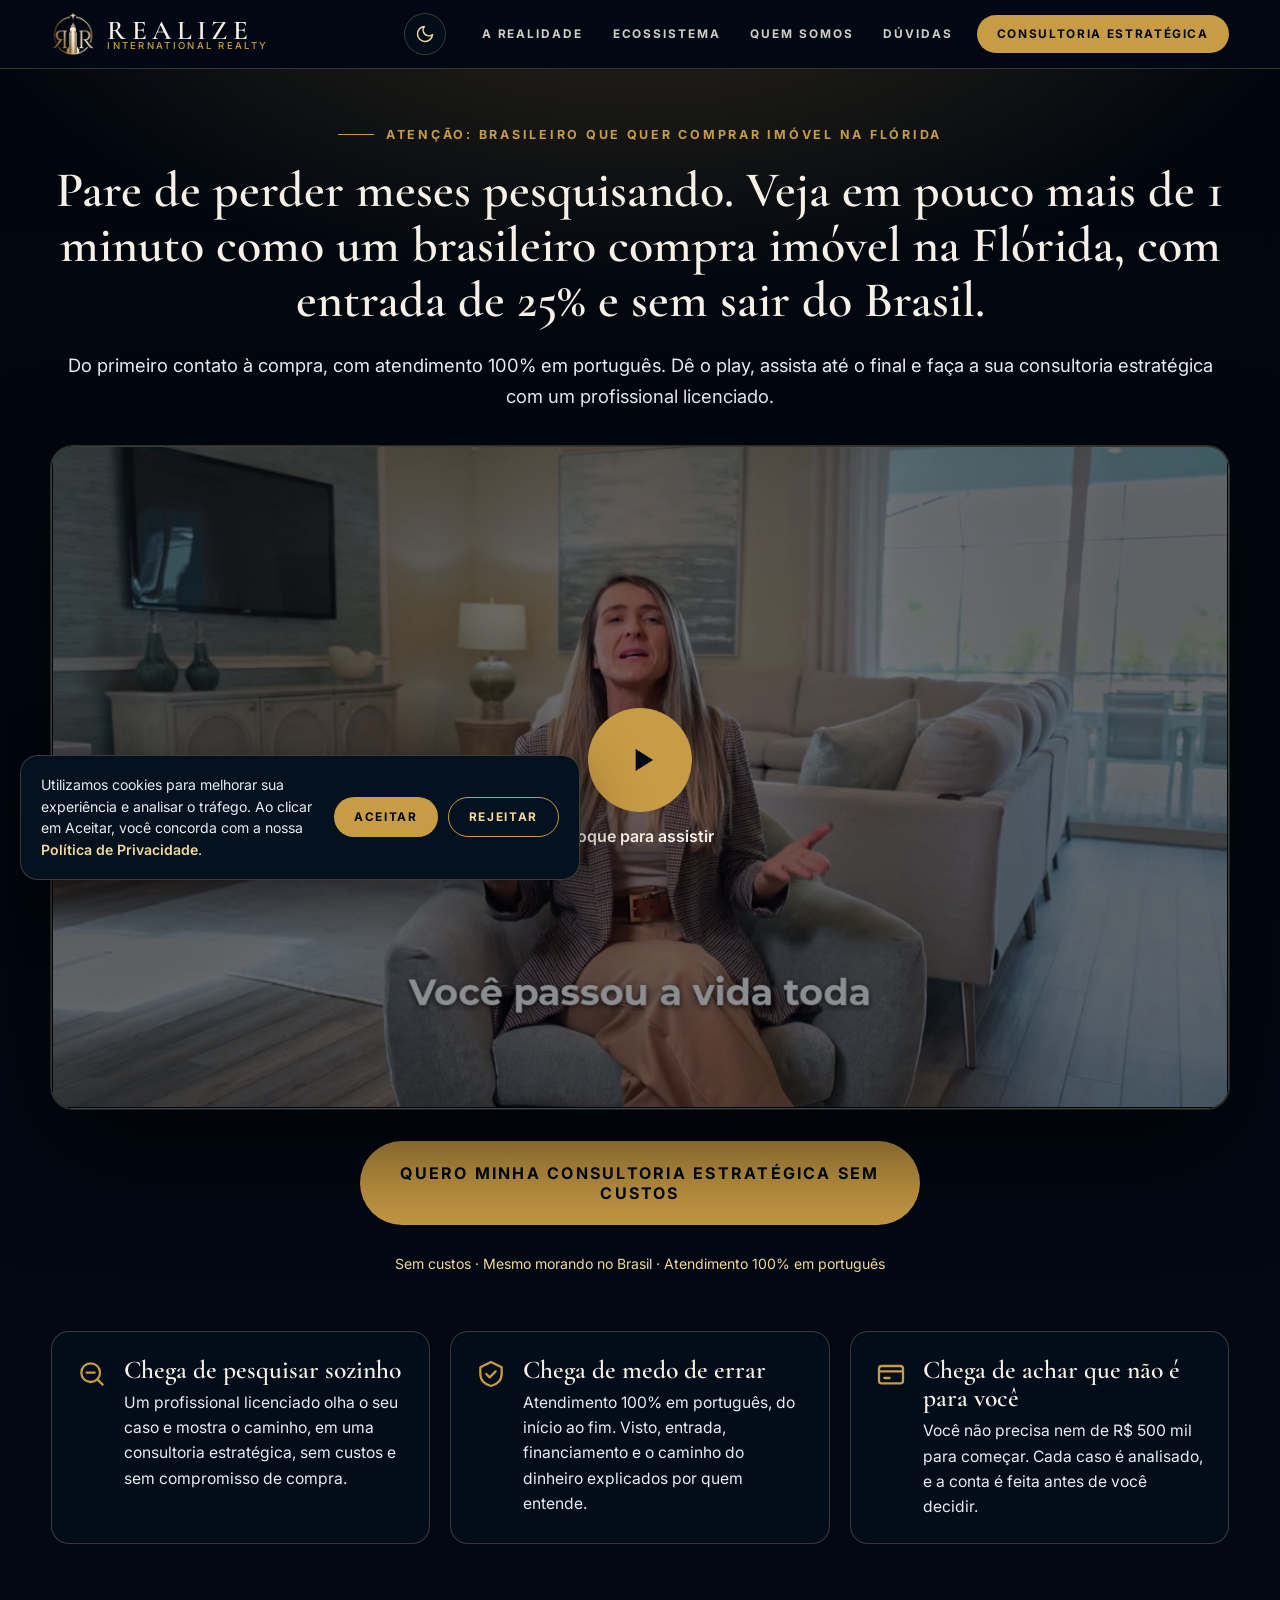
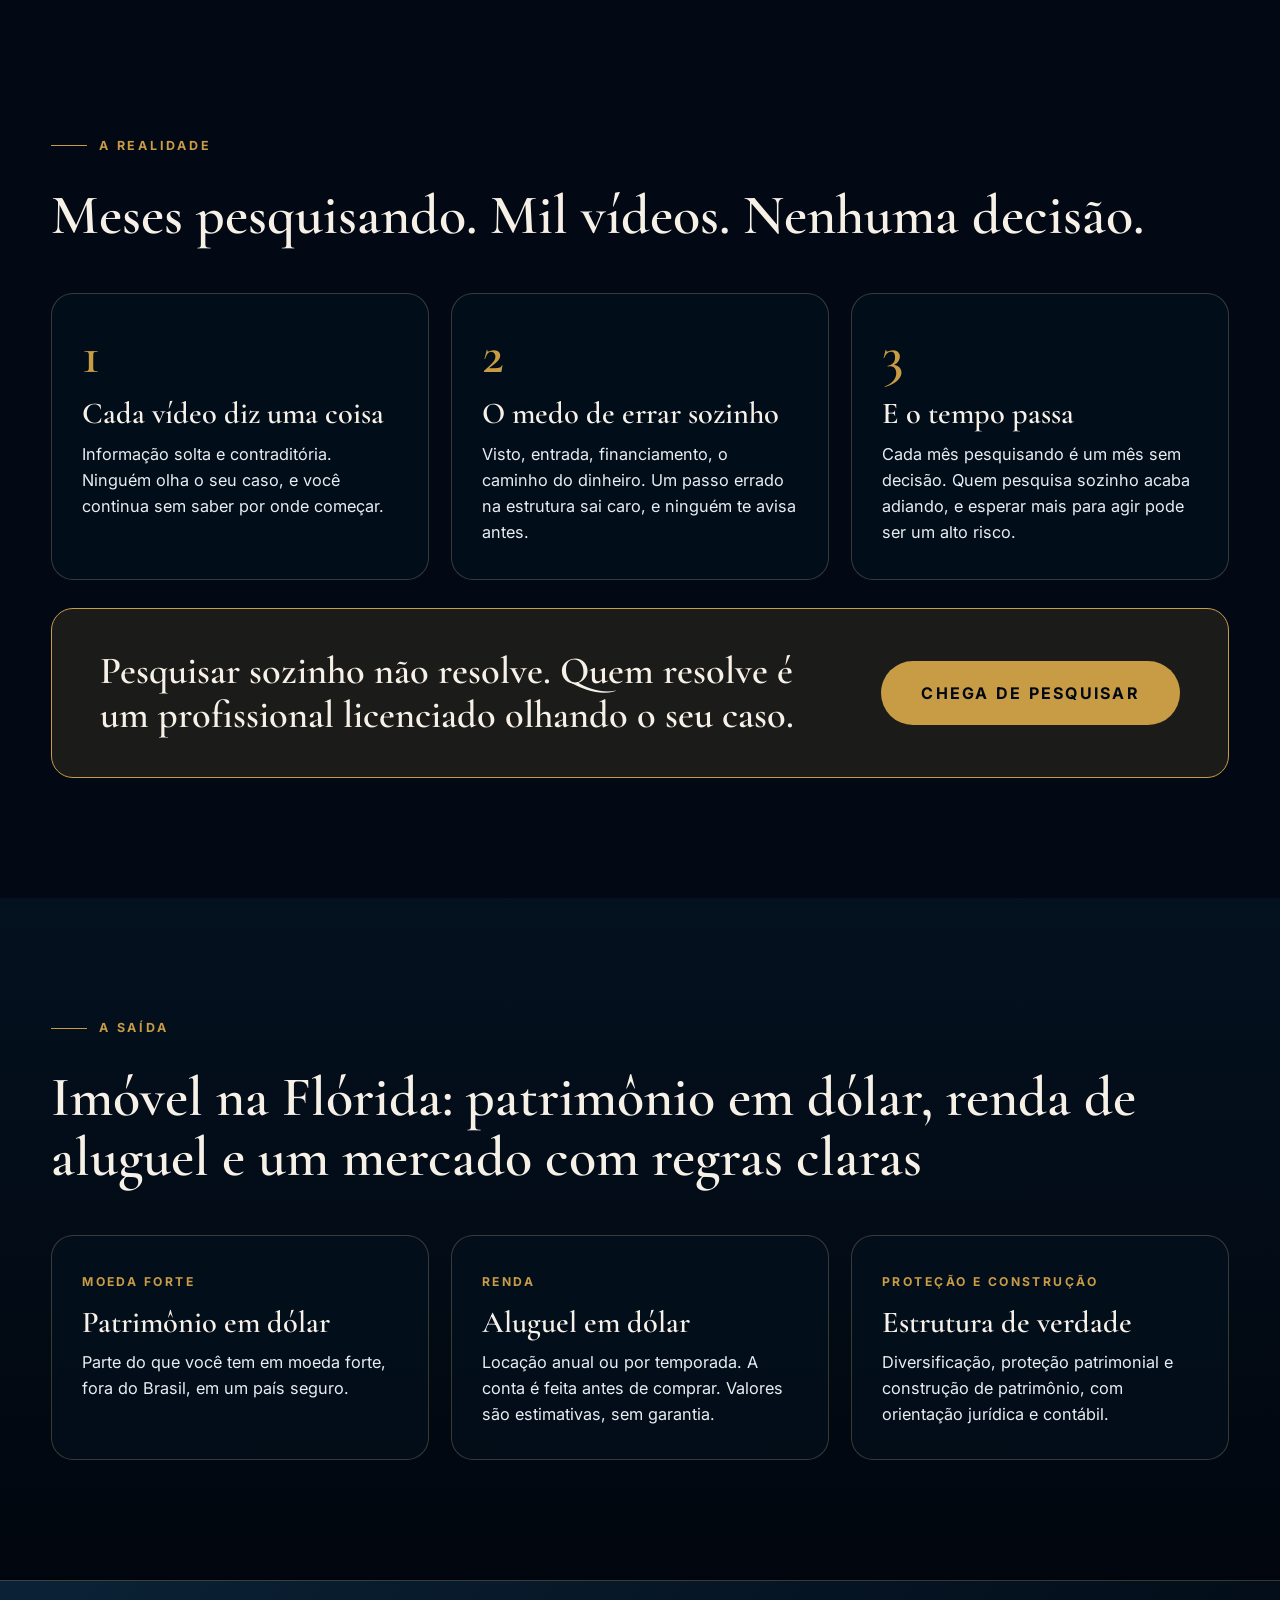
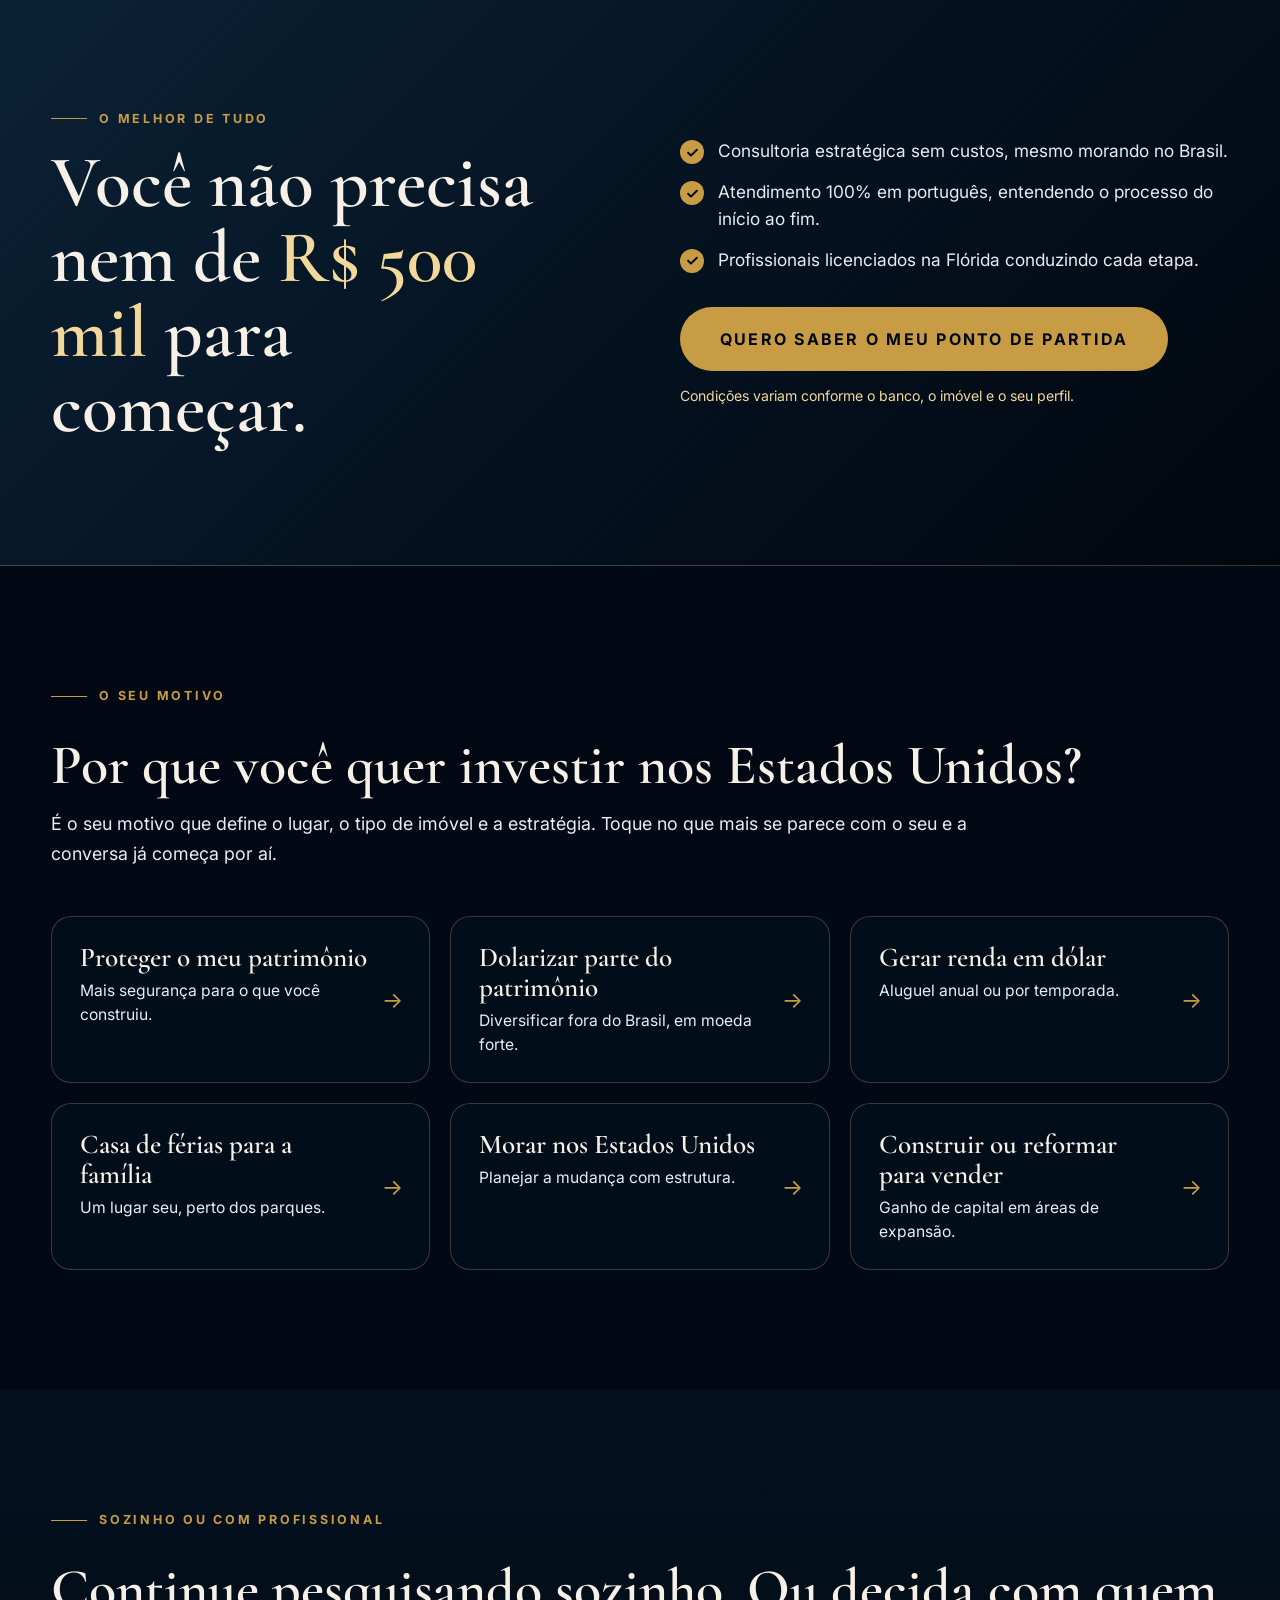
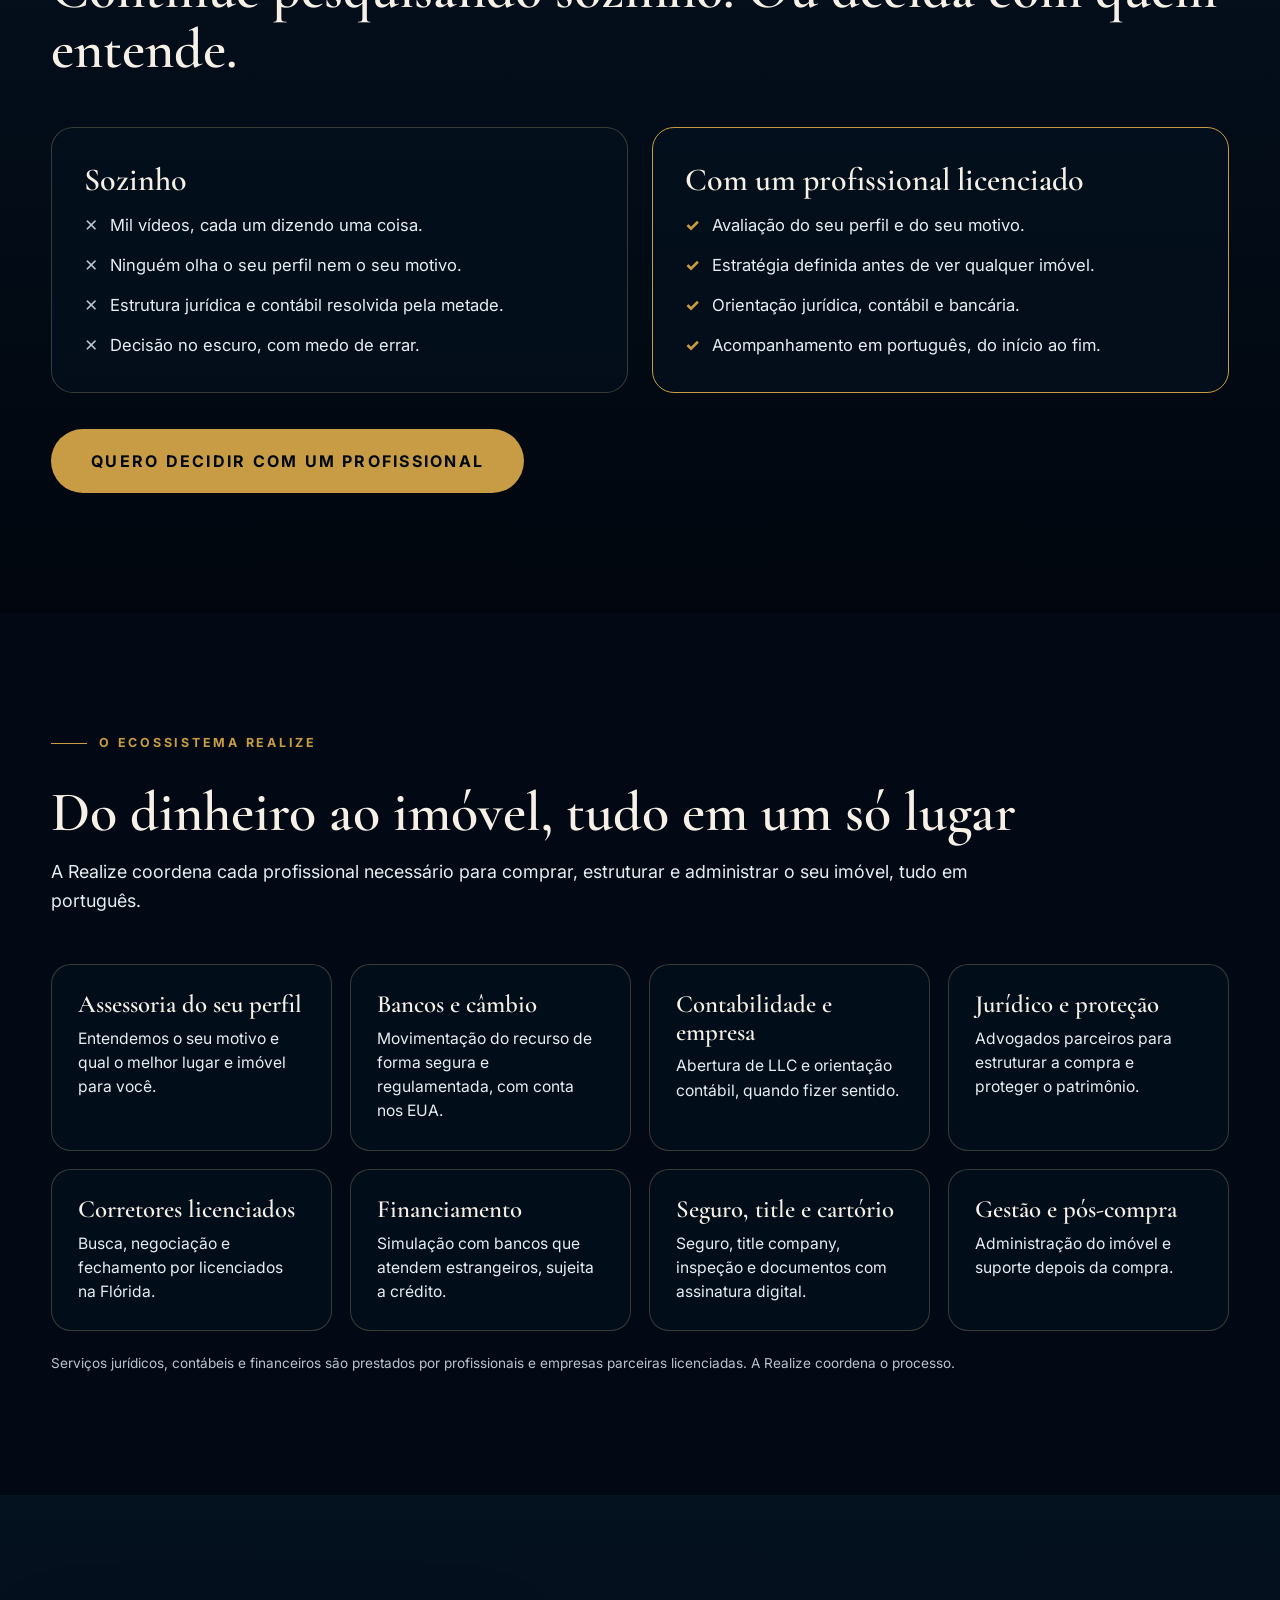
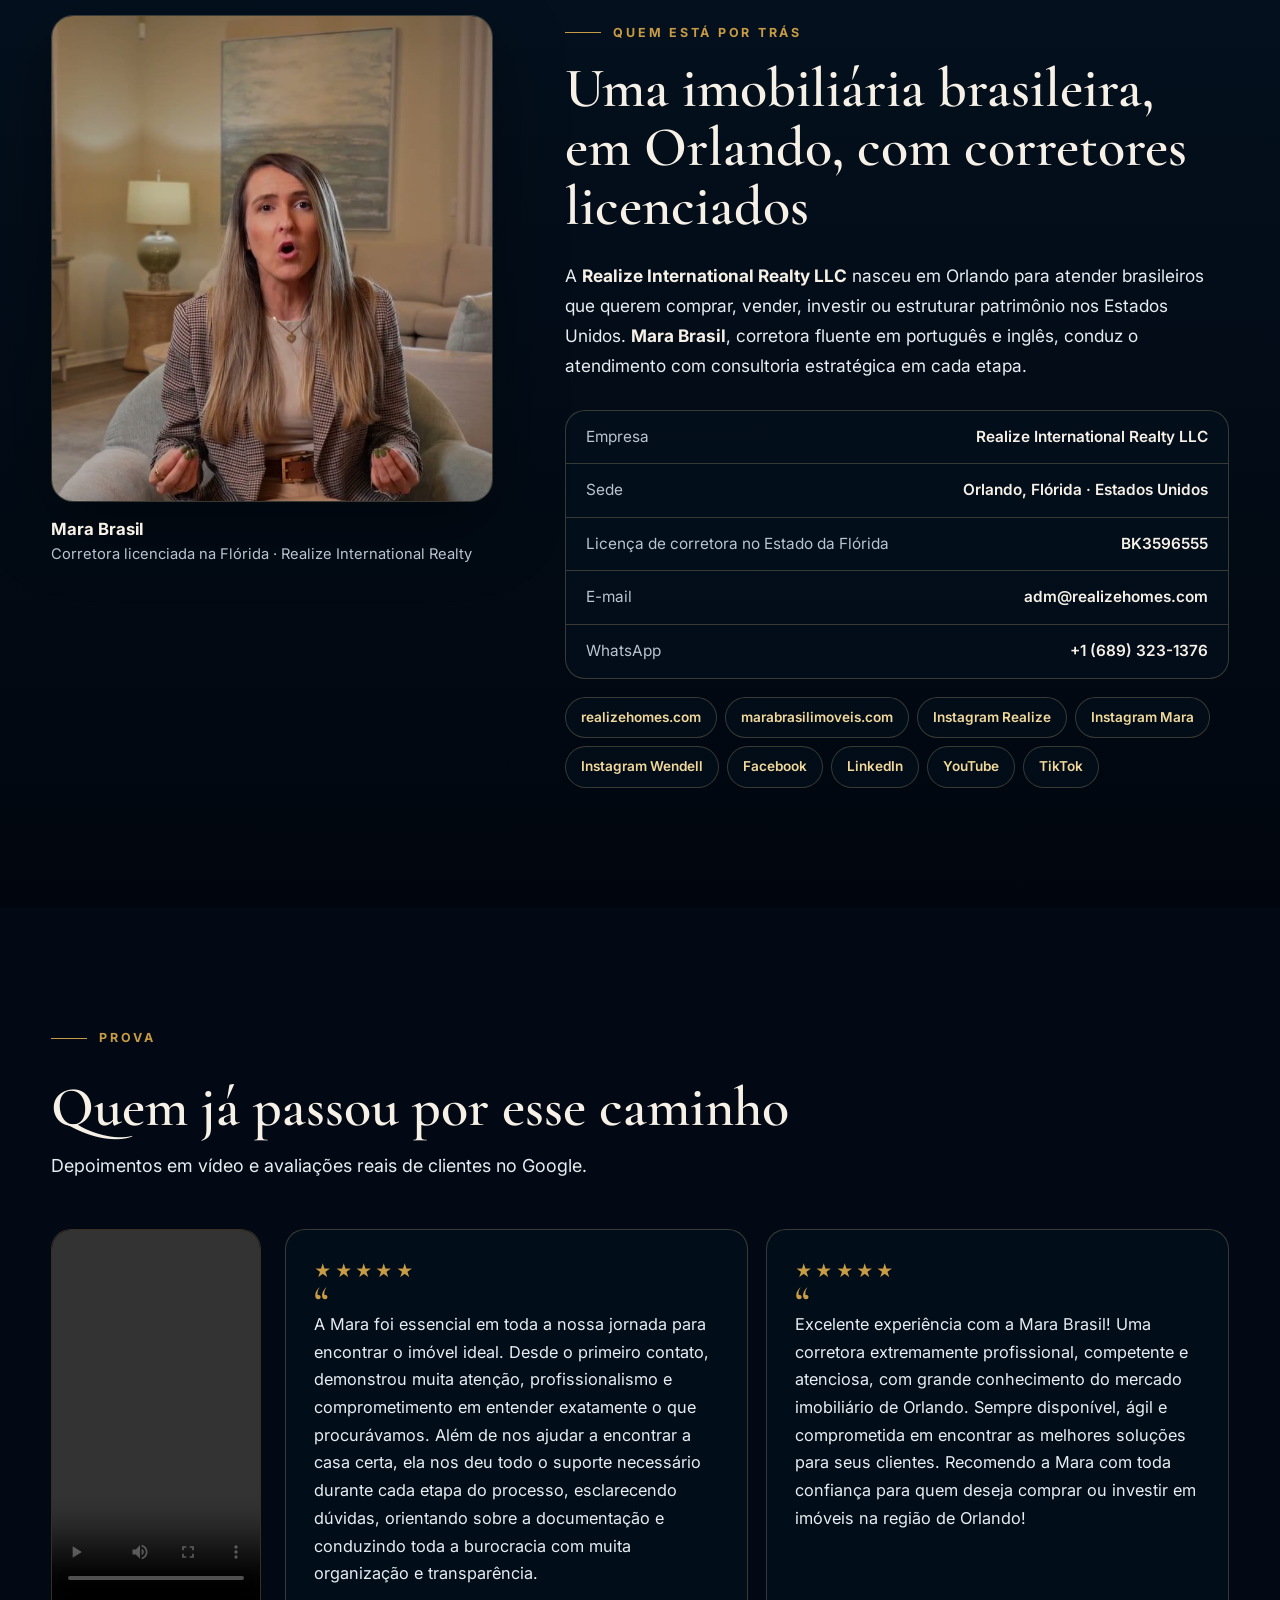
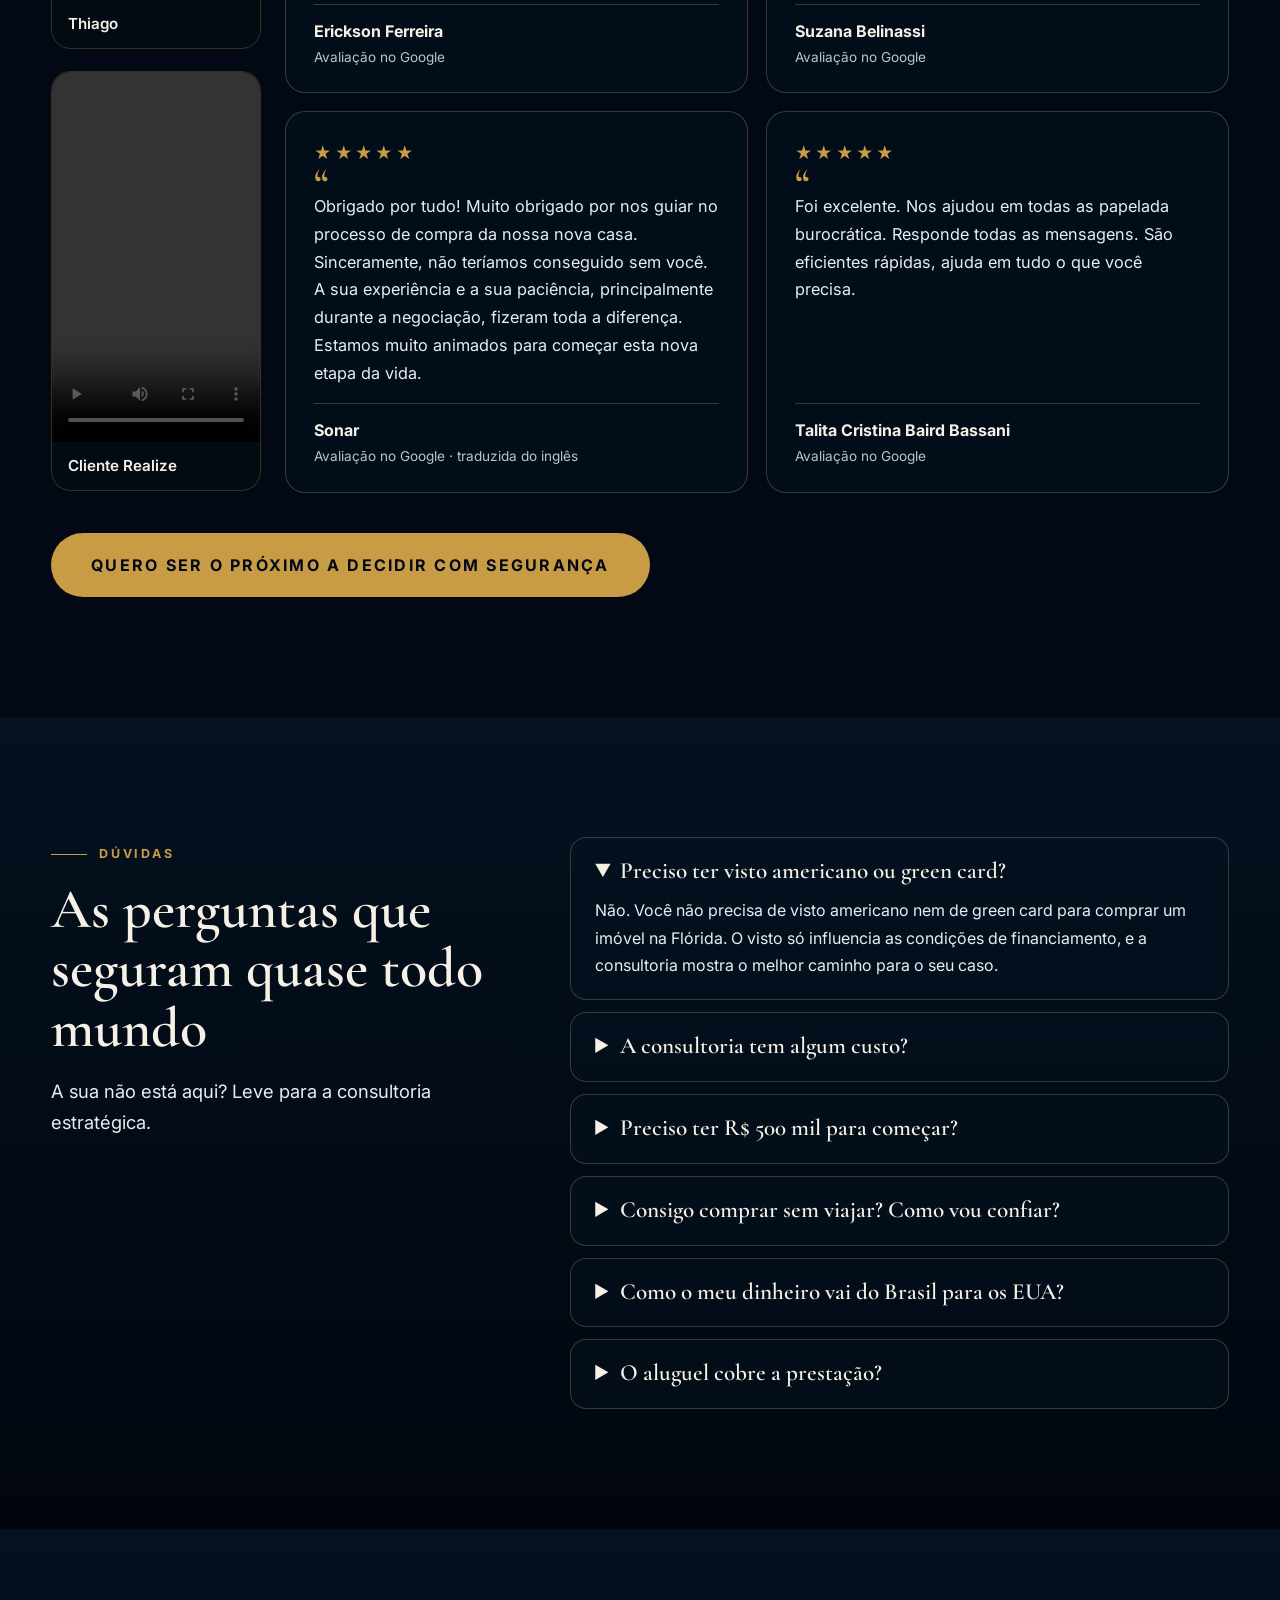
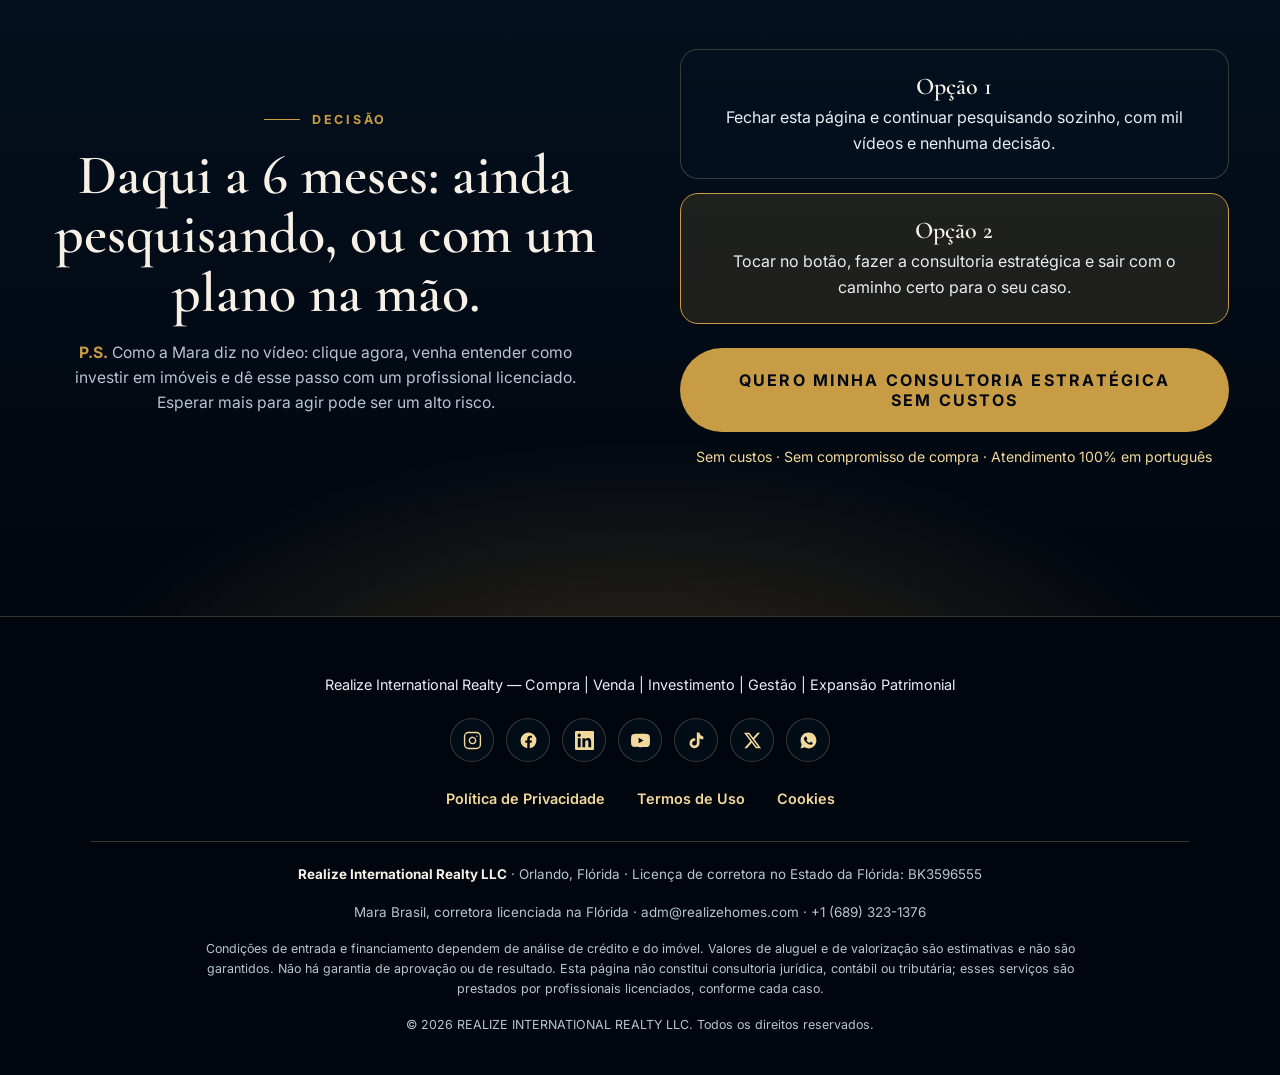
==== commit 9d30efad: "Atualiza página: VSL, consultoria estratégica sem custos, rodapé e páginas legais, mobile Co-Authore" ====
--- a/index.html
+++ b/index.html
@@ -4,8 +4,8 @@
 <meta charset="utf-8">
 <meta name="viewport" content="width=device-width,initial-scale=1">
 <meta name="robots" content="noindex, nofollow">
-<title>Proteja seu patrimônio e sua família na Flórida | Realize International Realty</title>
-<meta name="description" content="Instabilidade política e econômica no Brasil? Veja o vídeo da Mara Brasil e faça uma avaliação gratuita com um profissional qualificado para colocar parte do seu patrimônio em dólar, na Flórida.">
+<title>Compre imóvel na Flórida sem sair do Brasil | Realize International Realty</title>
+<meta name="description" content="Pare de perder meses pesquisando. Veja como um brasileiro compra imóvel na Flórida sem sair do Brasil e faça uma consultoria estratégica, sem custos, com um profissional licenciado, 100% em português.">
 <link rel="preconnect" href="https://fonts.googleapis.com">
 <link rel="preconnect" href="https://fonts.gstatic.com" crossorigin>
 <link href="https://fonts.googleapis.com/css2?family=Cormorant+Garamond:wght@600&family=Inter:wght@400;500;600;700;800&display=swap" rel="stylesheet">
@@ -13,85 +13,98 @@
 <link rel="stylesheet" href="css/style.css">
 <link rel="stylesheet" href="css/page.css">
 </head>
-<body data-variant="vsl-dor">
+<body data-variant="vsl-pratica">
 
 <header class="top"><div class="wrap">
   <a class="brand" href="#"><img src="images/logo-emblem.png" alt="Realize International Realty"><span>REALIZE<small>International Realty</small></span></a>
+  <nav class="nav" aria-label="Seções"><a href="#realidade">A realidade</a><a href="#ecossistema">Ecossistema</a><a href="#quem">Quem somos</a><a href="#duvidas">Dúvidas</a></nav>
+  <a class="btn sm" href="#" data-wa data-cta="header">Consultoria estratégica</a>
 </div></header>
 
 <main>
 
-<!-- 1. HERO + VSL -->
-<section class="top-hero"><div class="box">
-  <span class="eyebrow">Para brasileiros que constroem patrimônio e pensam na família</span>
-  <h1>Seu patrimônio e a sua família dependem de um único país. Até quando?</h1>
-  <p class="lead-p">Política instável, economia incerta e decisões que você não controla. Assista ao vídeo da Mara Brasil e descubra por que cada vez mais brasileiros estão colocando parte do patrimônio em dólar, na Flórida, com a orientação de um profissional qualificado.</p>
+<!-- 1. HOOK + VSL -->
+<section class="vsl-hero"><div class="box">
+  <span class="eyebrow">Atenção: brasileiro que quer comprar imóvel na Flórida</span>
+  <h1>Pare de perder meses pesquisando. Veja em pouco mais de 1 minuto como um brasileiro compra imóvel na Flórida, com entrada de 25% e sem sair do Brasil.</h1>
+  <p class="lead-p">Do primeiro contato à compra, com atendimento 100% em português. Dê o play, assista até o final e faça a sua consultoria estratégica com um profissional licenciado.</p>
 
   <div class="video" id="video">
     <video playsinline preload="metadata"></video>
     <button class="play" type="button" aria-label="Assistir ao vídeo">
-      <span><svg width="34" height="34" viewBox="0 0 24 24" aria-hidden="true"><path d="M8 5v14l11-7z" fill="#020914"/></svg></span>
+      <span><svg width="38" height="38" viewBox="0 0 24 24" aria-hidden="true"><path d="M8 5v14l11-7z" fill="#020914"/></svg></span>
       Toque para assistir
     </button>
   </div>
 
-  <div class="cta-box cta-lock" id="cta-lock" hidden>
-    <a class="btn big-btn" href="#" data-wa data-cta="hero">Quero minha avaliação gratuita</a>
-    <p class="micro">Gratuita · Sem compromisso de compra · Atendimento 100% em português</p>
-  </div>
-  <p class="micro" id="cta-hint" style="margin-top:18px">Assista ao vídeo para liberar o botão da avaliação gratuita.</p>
+  <div class="cta-box" id="cta-lock">
+    <a class="btn big-btn" href="#" data-wa data-cta="hero">Quero minha consultoria estratégica sem custos</a>
+    <p class="micro">Sem custos · Mesmo morando no Brasil · Atendimento 100% em português</p>
+  </div>
 
   <div class="facts">
-    <div class="fact"><svg viewBox="0 0 24 24" aria-hidden="true"><path d="M12 3l8 4v5c0 4.5-3.3 8-8 9-4.7-1-8-4.5-8-9V7z"/><path d="M8.5 12l2.5 2.5L15.5 10"/></svg><div><h3>Avaliação gratuita</h3><p>Análise do seu caso por um profissional qualificado, sem custo e sem compromisso.</p></div></div>
-    <div class="fact"><svg viewBox="0 0 24 24" aria-hidden="true"><circle cx="12" cy="12" r="9"/><path d="M3 12h18M12 3c3 3 3 15 0 18M12 3c-3 3-3 15 0 18"/></svg><div><h3>100% em português</h3><p>Do início ao fim, com gente que fala a sua língua e entende a sua realidade.</p></div></div>
-    <div class="fact"><svg viewBox="0 0 24 24" aria-hidden="true"><rect x="3" y="6" width="18" height="13" rx="2"/><path d="M3 10h18M7 15h4"/></svg><div><h3>Comece com menos de R$ 500 mil</h3><p>O ponto de partida é menor do que a maioria imagina. Cada caso é analisado.</p></div></div>
-  </div>
-</div></section>
-
-<!-- 2. A DOR -->
-<section class="sec"><div class="box split">
-  <div>
+    <div class="fact"><svg viewBox="0 0 24 24" aria-hidden="true"><circle cx="11" cy="11" r="7"/><path d="M20 20l-4-4M8 11h6"/></svg><div><h3>Chega de pesquisar sozinho</h3><p>Um profissional licenciado olha o seu caso e mostra o caminho, em uma consultoria estratégica, sem custos e sem compromisso de compra.</p></div></div>
+    <div class="fact"><svg viewBox="0 0 24 24" aria-hidden="true"><path d="M12 3l8 4v5c0 4.5-3.3 8-8 9-4.7-1-8-4.5-8-9V7z"/><path d="M8.5 12l2.5 2.5L15.5 10"/></svg><div><h3>Chega de medo de errar</h3><p>Atendimento 100% em português, do início ao fim. Visto, entrada, financiamento e o caminho do dinheiro explicados por quem entende.</p></div></div>
+    <div class="fact"><svg viewBox="0 0 24 24" aria-hidden="true"><rect x="3" y="6" width="18" height="13" rx="2"/><path d="M3 10h18M7 15h4"/></svg><div><h3>Chega de achar que não é para você</h3><p>Você não precisa nem de R$ 500 mil para começar. Cada caso é analisado, e a conta é feita antes de você decidir.</p></div></div>
+  </div>
+</div></section>
+
+<!-- 3. DOR -->
+<section class="sec" id="realidade"><div class="box">
+  <div class="sec-head">
     <span class="eyebrow">A realidade</span>
-    <h2 class="wide">Você trabalhou a vida inteira para construir isso. E tudo está no mesmo lugar.</h2>
-    <ul class="pain" style="margin-top:28px">
-      <li><b>O cenário político muda, e você não decide nada.</b> O que você construiu fica à mercê de rumos que passam longe do seu controle.</li>
-      <li><b>A economia é instável.</b> Câmbio, juros e regras mudam no meio do caminho, e quem tem tudo na mesma moeda sente primeiro.</li>
-      <li><b>O futuro da sua família é incerto.</b> Você pensa nos filhos, na segurança deles e no que vai deixar para eles.</li>
-      <li><b>Tudo concentrado: mesma moeda, mesmo país, mesmas regras.</b> Quando algo dá errado, nada ampara o resto.</li>
-      <li><b>Você já pesquisou demais.</b> Mil vídeos no YouTube, cada um dizendo uma coisa, e nenhuma decisão tomada.</li>
+    <h2 class="wide">Meses pesquisando. Mil vídeos. Nenhuma decisão.</h2>
+  </div>
+  <div class="cols3">
+    <div class="dor"><span class="n">1</span><h3>Cada vídeo diz uma coisa</h3><p>Informação solta e contraditória. Ninguém olha o seu caso, e você continua sem saber por onde começar.</p></div>
+    <div class="dor"><span class="n">2</span><h3>O medo de errar sozinho</h3><p>Visto, entrada, financiamento, o caminho do dinheiro. Um passo errado na estrutura sai caro, e ninguém te avisa antes.</p></div>
+    <div class="dor"><span class="n">3</span><h3>E o tempo passa</h3><p>Cada mês pesquisando é um mês sem decisão. Quem pesquisa sozinho acaba adiando, e esperar mais para agir pode ser um alto risco.</p></div>
+  </div>
+  <div class="punch-band">
+    <p>Pesquisar sozinho não resolve. Quem resolve é um profissional licenciado olhando o seu caso.</p>
+    <a class="btn big-btn" href="#" data-wa data-cta="dor">Chega de pesquisar</a>
+  </div>
+</div></section>
+
+<!-- 4. POR QUE A FLÓRIDA -->
+<section class="sec alt"><div class="box">
+  <div class="sec-head">
+    <span class="eyebrow">A saída</span>
+    <h2 class="wide">Imóvel na Flórida: patrimônio em dólar, renda de aluguel e um mercado com regras claras</h2>
+  </div>
+  <div class="pillars">
+    <div class="pillar"><span class="k">Moeda forte</span><h3>Patrimônio em dólar</h3><p>Parte do que você tem em moeda forte, fora do Brasil, em um país seguro.</p></div>
+    <div class="pillar"><span class="k">Renda</span><h3>Aluguel em dólar</h3><p>Locação anual ou por temporada. A conta é feita antes de comprar. Valores são estimativas, sem garantia.</p></div>
+    <div class="pillar"><span class="k">Proteção e construção</span><h3>Estrutura de verdade</h3><p>Diversificação, proteção patrimonial e construção de patrimônio, com orientação jurídica e contábil.</p></div>
+  </div>
+</div></section>
+
+<!-- 5. R$ 500 MIL -->
+<section class="sec band"><div class="box grid2">
+  <div>
+    <span class="eyebrow">O melhor de tudo</span>
+    <p class="big-line">Você não precisa nem de <em>R$ 500 mil</em> para começar.</p>
+  </div>
+  <div>
+    <ul class="checks">
+      <li>Consultoria estratégica sem custos, mesmo morando no Brasil.</li>
+      <li>Atendimento 100% em português, entendendo o processo do início ao fim.</li>
+      <li>Profissionais licenciados na Flórida conduzindo cada etapa.</li>
     </ul>
-    <p class="punch" style="margin-top:28px">Pesquisar sozinho não resolve. Quem resolve é um profissional qualificado olhando o seu caso.</p>
-  </div>
-  <figure class="photo"><img src="images/mara-1.jpg" alt="Mara Brasil, corretora licenciada na Flórida" loading="lazy"><figcaption><b>Mara Brasil</b>Corretora licenciada na Flórida · Realize International Realty</figcaption></figure>
-</div></section>
-
-<!-- 3. POR QUE VALE -->
-<section class="sec alt"><div class="box">
-  <div class="sec-head">
-    <span class="eyebrow">Por que a Flórida</span>
-    <h2 class="wide">Patrimônio em dólar, fora do Brasil, em um mercado com regras claras</h2>
-    <p>Para o investidor brasileiro, a Flórida representa patrimônio em moeda forte, diversificação internacional e proteção patrimonial. É um caminho que muitas famílias brasileiras já escolheram.</p>
-  </div>
-  <div class="pillars">
-    <div class="pillar"><span class="k">Moeda forte</span><h3>Patrimônio em dólar</h3><p>Construa e proteja parte do que você tem em moeda forte, dentro do mercado americano.</p></div>
-    <div class="pillar"><span class="k">Diversificação</span><h3>Não deixe tudo em um só lugar</h3><p>Amplie a sua estratégia com ativos fora do Brasil e reduza a dependência de um único cenário.</p></div>
-    <div class="pillar"><span class="k">Família</span><h3>Pensando no futuro</h3><p>Um patrimônio no exterior pode dar mais tranquilidade para você e para quem vem depois de você.</p></div>
-    <div class="pillar"><span class="k">Renda</span><h3>Aluguel em dólar</h3><p>Locação anual, por temporada ou modelos híbridos. Valores são estimativas, sem garantia.</p></div>
-    <div class="pillar"><span class="k">Proteção</span><h3>Estrutura patrimonial</h3><p>A compra pode ser estruturada com orientação jurídica e contábil, conforme cada caso.</p></div>
-    <div class="pillar"><span class="k">Valorização</span><h3>Regiões com potencial</h3><p>Escolha de regiões com liquidez e expansão. Valorização é estimativa, sem garantia.</p></div>
-  </div>
-  <div class="cta-row" style="margin-top:40px"><a class="btn" href="#" data-wa data-cta="porque">Quero avaliar o meu caso de graça</a></div>
-</div></section>
-
-<!-- 4. MOTIVO -->
+    <div class="cta-row" style="margin-top:34px"><a class="btn big-btn" href="#" data-wa data-cta="faixa">Quero saber o meu ponto de partida</a></div>
+    <p class="micro" style="margin-top:14px">Condições variam conforme o banco, o imóvel e o seu perfil.</p>
+  </div>
+</div></section>
+
+<!-- 6. MOTIVO -->
 <section class="sec"><div class="box">
   <div class="sec-head">
     <span class="eyebrow">O seu motivo</span>
-    <h2 class="wide">O melhor imóvel depende do motivo. Qual é o seu?</h2>
-    <p>Antes de falar de qualquer casa, a gente entende por que você quer investir nos Estados Unidos. É o motivo que define o lugar, o tipo de imóvel e a estratégia. Toque no que mais se parece com o seu e a conversa já começa por aí.</p>
+    <h2 class="wide">Por que você quer investir nos Estados Unidos?</h2>
+    <p>É o seu motivo que define o lugar, o tipo de imóvel e a estratégia. Toque no que mais se parece com o seu e a conversa já começa por aí.</p>
   </div>
   <div class="motives">
-    <a class="motive" href="#" data-wa data-cta="motivo" data-motivo="Proteger minha família e o futuro dos meus filhos"><b>Proteger a minha família</b><span>Segurança e tranquilidade para o futuro dos filhos.</span></a>
+    <a class="motive" href="#" data-wa data-cta="motivo" data-motivo="Proteger o meu patrimônio"><b>Proteger o meu patrimônio</b><span>Mais segurança para o que você construiu.</span></a>
     <a class="motive" href="#" data-wa data-cta="motivo" data-motivo="Tirar parte do patrimônio do Brasil e dolarizar"><b>Dolarizar parte do patrimônio</b><span>Diversificar fora do Brasil, em moeda forte.</span></a>
     <a class="motive" href="#" data-wa data-cta="motivo" data-motivo="Gerar renda em dólar com aluguel"><b>Gerar renda em dólar</b><span>Aluguel anual ou por temporada.</span></a>
     <a class="motive" href="#" data-wa data-cta="motivo" data-motivo="Ter uma casa de férias para a família"><b>Casa de férias para a família</b><span>Um lugar seu, perto dos parques.</span></a>
@@ -100,77 +113,56 @@
   </div>
 </div></section>
 
-<!-- 5. SOZINHO x PROFISSIONAL -->
+<!-- 7. SOZINHO x PROFISSIONAL -->
 <section class="sec alt"><div class="box">
   <div class="sec-head">
     <span class="eyebrow">Sozinho ou com profissional</span>
-    <h2 class="wide">Você pode continuar pesquisando. Ou pode decidir com quem entende.</h2>
-    <p>Quem tenta resolver sozinho costuma passar meses assistindo vídeos e lendo opiniões contraditórias, e ainda corre o risco de errar a estrutura, que é a parte mais cara de corrigir depois.</p>
+    <h2 class="wide">Continue pesquisando sozinho. Ou decida com quem entende.</h2>
   </div>
   <div class="vs2">
     <div class="col no"><h3>Sozinho</h3>
-      <ul><li>Mil vídeos e pesquisas, cada um dizendo uma coisa.</li><li>Ninguém olha o seu perfil, o seu motivo e o seu caso.</li><li>Intermediário que fala em dólar e some depois da venda.</li><li>Estrutura jurídica e contábil resolvida pela metade.</li><li>Decisão no escuro, com medo de errar.</li></ul></div>
-    <div class="col yes"><h3>Com um profissional qualificado</h3>
-      <ul><li>Avaliação do seu perfil e do motivo da compra.</li><li>Estratégia definida antes de ver qualquer imóvel.</li><li>Orientação jurídica e contábil para estruturar a compra.</li><li>Bancos e câmbio para movimentar o recurso de forma segura e regulamentada.</li><li>Corretores licenciados na Flórida e acompanhamento em português.</li></ul></div>
-  </div>
-</div></section>
-
-<!-- 6. AVALIAÇÃO GRATUITA -->
-<section class="sec"><div class="box split">
-  <div>
-    <span class="eyebrow">A avaliação gratuita</span>
-    <h2>Como funciona a sua avaliação, em 3 passos</h2>
-    <div class="txt" style="margin-top:22px">
-      <p>É uma conversa com um profissional qualificado, sem custo e sem compromisso de compra. Ele avalia o seu perfil, entende o seu motivo e mostra qual é o melhor caminho para você: qual estratégia, qual região, que tipo de imóvel e como estruturar tudo.</p>
-      <p>Se ainda não for o momento, a gente diz com franqueza.</p>
-    </div>
-    <div class="cta-row" style="margin-top:30px"><a class="btn big-btn" href="#" data-wa data-cta="avaliacao">Quero minha avaliação gratuita</a></div>
-    <p class="l-note" style="margin-top:12px">[Confirmar a duração da avaliação antes de publicar]</p>
-  </div>
-  <div class="msteps">
-    <div class="mstep"><span class="n">1</span><div><h3>Toque no botão</h3><p>O WhatsApp abre com a mensagem pronta. Basta enviar.</p></div></div>
-    <div class="mstep"><span class="n">2</span><div><h3>Conte o seu motivo</h3><p>Um especialista responde em português e pergunta o seu objetivo, a entrada disponível e o seu visto.</p></div></div>
-    <div class="mstep"><span class="n">3</span><div><h3>Marque a videochamada</h3><p>Vocês combinam o melhor dia e horário para a sua avaliação completa.</p></div></div>
-  </div>
-</div></section>
-
-<!-- 7. ECOSSISTEMA -->
-<section class="sec alt"><div class="box">
+      <ul><li>Mil vídeos, cada um dizendo uma coisa.</li><li>Ninguém olha o seu perfil nem o seu motivo.</li><li>Estrutura jurídica e contábil resolvida pela metade.</li><li>Decisão no escuro, com medo de errar.</li></ul></div>
+    <div class="col yes"><h3>Com um profissional licenciado</h3>
+      <ul><li>Avaliação do seu perfil e do seu motivo.</li><li>Estratégia definida antes de ver qualquer imóvel.</li><li>Orientação jurídica, contábil e bancária.</li><li>Acompanhamento em português, do início ao fim.</li></ul></div>
+  </div>
+  <div class="cta-row" style="margin-top:36px"><a class="btn big-btn" href="#" data-wa data-cta="vs">Quero decidir com um profissional</a></div>
+</div></section>
+
+<!-- 8. ECOSSISTEMA -->
+<section class="sec" id="ecossistema"><div class="box">
   <div class="sec-head">
     <span class="eyebrow">O ecossistema Realize</span>
-    <h2 class="wide">Tudo o que você precisa, do dinheiro ao imóvel, em um só lugar</h2>
-    <p>A Realize atua como ponto central de coordenação entre você e cada profissional necessário para comprar, estruturar e administrar o seu imóvel. Tudo em português, do início ao fim.</p>
+    <h2 class="wide">Do dinheiro ao imóvel, tudo em um só lugar</h2>
+    <p>A Realize coordena cada profissional necessário para comprar, estruturar e administrar o seu imóvel, tudo em português.</p>
   </div>
   <div class="eco">
-    <div class="eco-i"><h3>Assessoria do seu perfil</h3><p>Entendemos o seu motivo, o seu perfil e qual é o melhor lugar e o melhor tipo de imóvel para você.</p></div>
-    <div class="eco-i"><h3>Bancos e câmbio</h3><p>Parceiros para movimentar o recurso do Brasil para os Estados Unidos de forma segura e regulamentada, com conta bancária americana.</p></div>
-    <div class="eco-i"><h3>Contabilidade e empresa</h3><p>Abertura de empresa (LLC) e orientação contábil, quando fizerem sentido para o seu caso.</p></div>
-    <div class="eco-i"><h3>Jurídico e proteção patrimonial</h3><p>Advogados parceiros para estruturar a compra e proteger o patrimônio, conforme a sua situação.</p></div>
-    <div class="eco-i"><h3>Corretores licenciados</h3><p>Busca, negociação e fechamento conduzidos por corretores licenciados na Flórida.</p></div>
-    <div class="eco-i"><h3>Financiamento</h3><p>Simulação com bancos que atendem estrangeiros, sujeita à análise de crédito.</p></div>
-    <div class="eco-i"><h3>Seguro, title e cartório</h3><p>Seguro residencial, title company, inspeção e documentos, com assinatura digital.</p></div>
-    <div class="eco-i"><h3>Gestão e pós-compra</h3><p>Administração do imóvel e suporte depois da compra, com foco em locação.</p></div>
-  </div>
-  <p class="l-note" style="margin-top:22px;max-width:70ch">Serviços jurídicos, contábeis e financeiros são prestados por profissionais e empresas parceiras licenciadas. A Realize coordena o processo.</p>
-</div></section>
-
-<!-- 8. QUEM ESTÁ POR TRÁS -->
-<section class="sec"><div class="box split rev">
+    <div class="eco-i"><h3>Assessoria do seu perfil</h3><p>Entendemos o seu motivo e qual o melhor lugar e imóvel para você.</p></div>
+    <div class="eco-i"><h3>Bancos e câmbio</h3><p>Movimentação do recurso de forma segura e regulamentada, com conta nos EUA.</p></div>
+    <div class="eco-i"><h3>Contabilidade e empresa</h3><p>Abertura de LLC e orientação contábil, quando fizer sentido.</p></div>
+    <div class="eco-i"><h3>Jurídico e proteção</h3><p>Advogados parceiros para estruturar a compra e proteger o patrimônio.</p></div>
+    <div class="eco-i"><h3>Corretores licenciados</h3><p>Busca, negociação e fechamento por licenciados na Flórida.</p></div>
+    <div class="eco-i"><h3>Financiamento</h3><p>Simulação com bancos que atendem estrangeiros, sujeita a crédito.</p></div>
+    <div class="eco-i"><h3>Seguro, title e cartório</h3><p>Seguro, title company, inspeção e documentos com assinatura digital.</p></div>
+    <div class="eco-i"><h3>Gestão e pós-compra</h3><p>Administração do imóvel e suporte depois da compra.</p></div>
+  </div>
+  <p class="l-note" style="margin-top:22px">Serviços jurídicos, contábeis e financeiros são prestados por profissionais e empresas parceiras licenciadas. A Realize coordena o processo.</p>
+</div></section>
+
+<!-- 9. QUEM ESTÁ POR TRÁS -->
+<section class="sec alt" id="quem"><div class="box who">
+  <figure class="photo"><img src="images/mara-2.jpg" alt="Mara Brasil, corretora licenciada na Flórida" loading="lazy"><figcaption><b>Mara Brasil</b>Corretora licenciada na Flórida · Realize International Realty</figcaption></figure>
   <div>
     <span class="eyebrow">Quem está por trás</span>
-    <h2>Uma imobiliária brasileira, em Orlando, com corretores licenciados</h2>
+    <h2 class="wide">Uma imobiliária brasileira, em Orlando, com corretores licenciados</h2>
     <div class="txt" style="margin-top:24px">
-      <p>A <strong>Realize International Realty LLC</strong> nasceu em Orlando, na Flórida, para atender brasileiros que querem comprar, vender, investir ou estruturar patrimônio imobiliário nos Estados Unidos. Falamos a língua do nosso cliente, entendemos a sua cultura e os seus objetivos, e simplificamos uma decisão que costuma parecer complexa.</p>
-      <p><strong>Mara Brasil</strong> é corretora de imóveis na Flórida, fluente em português e inglês, e atende compradores de primeira viagem, investidores e proprietários. É o rosto da marca e conduz o atendimento com consultoria estratégica e acompanhamento em cada etapa.</p>
-    </div>
-    <div class="trust">
+      <p>A <strong>Realize International Realty LLC</strong> nasceu em Orlando para atender brasileiros que querem comprar, vender, investir ou estruturar patrimônio nos Estados Unidos. <strong>Mara Brasil</strong>, corretora fluente em português e inglês, conduz o atendimento com consultoria estratégica em cada etapa.</p>
+    </div>
+    <div class="trust" style="margin-top:28px">
       <div class="trust-row"><span>Empresa</span><b>Realize International Realty LLC</b></div>
       <div class="trust-row"><span>Sede</span><b>Orlando, Flórida · Estados Unidos</b></div>
-      <div class="trust-row"><span>Licença da imobiliária</span><b>[Nº DA LICENÇA]</b></div>
-      <div class="trust-row"><span>Licença da corretora</span><b>Mara Brasil · [Nº DA LICENÇA]</b></div>
+      <div class="trust-row"><span>Licença de corretora no Estado da Flórida</span><b>BK3596555</b></div>
       <div class="trust-row"><span>E-mail</span><b>adm@realizehomes.com</b></div>
-      <div class="trust-row"><span>WhatsApp</span><b>+1 (689) 236-6955</b></div>
-      <div class="trust-row"><span>Avaliações</span><b>49 no Google</b></div>
+      <div class="trust-row"><span>WhatsApp</span><b>+1 (689) 323-1376</b></div>
     </div>
     <div class="social">
       <a href="https://realizehomes.com" target="_blank" rel="noopener">realizehomes.com</a>
@@ -184,84 +176,219 @@
       <a href="https://www.tiktok.com/@realizerealty" target="_blank" rel="noopener">TikTok</a>
     </div>
   </div>
-  <figure class="photo"><img src="images/mara-2.jpg" alt="Mara Brasil, corretora licenciada na Flórida" loading="lazy"><figcaption><b>Mara Brasil</b>Corretora licenciada na Flórida</figcaption></figure>
-</div></section>
-
-<!-- 9. PROVA -->
-<section class="sec alt"><div class="box">
+</div></section>
+
+<!-- 10. PROVA -->
+<section class="sec"><div class="box">
   <div class="sec-head">
     <span class="eyebrow">Prova</span>
     <h2 class="wide">Quem já passou por esse caminho</h2>
-    <p>Depoimentos de clientes que compraram com a Realize.</p>
-  </div>
-  <div class="tgrid2">
+    <p>Depoimentos em vídeo e avaliações reais de clientes no Google.</p>
+  </div>
+  <div class="proof">
     <figure class="tv"><video controls playsinline preload="metadata" src="videos/depoimento-thiago.mp4"></video><figcaption>Thiago</figcaption></figure>
-    <figure class="tv"><video controls playsinline preload="metadata" src="videos/depoimento-2.mp4"></video><figcaption>[Nome do cliente]</figcaption></figure>
-  </div>
-  <div class="stat">
-    <div class="big">49</div>
-    <div><h3>avaliações no Google</h3><p style="margin:6px 0 10px;color:var(--soft)">Clientes atendidos por Mara Brasil e equipe.</p><a data-reviews href="#">Ver as avaliações</a></div>
-  </div>
-</div></section>
-
-<!-- 10. FILTRO -->
-<section class="sec"><div class="box">
-  <div class="sec-head">
-    <span class="eyebrow">Isso é para você?</span>
-    <h2 class="wide">Seja direto consigo mesmo antes de continuar</h2>
-  </div>
-  <div class="vs2">
-    <div class="col yes"><h3>É para você se</h3>
-      <ul><li>Já construiu patrimônio e quer protegê-lo e diversificá-lo.</li><li>Pensa na segurança e no futuro da sua família.</li><li>Aceita falar de números reais, inclusive dos custos.</li><li>Prefere decidir com um profissional ao lado, em português.</li></ul></div>
-    <div class="col no"><h3>Não é para você se</h3>
-      <ul><li>Procura promessa de dinheiro fácil ou imóvel que “se paga sozinho”.</li><li>Quer comprar sem entender os custos e os riscos.</li><li>Só quer curiosidade, sem intenção de agir nos próximos meses.</li></ul></div>
-  </div>
+    <figure class="tv"><video controls playsinline preload="metadata" src="videos/depoimento-2.mp4"></video><figcaption>Cliente Realize</figcaption></figure>
+    <div class="reviews">
+    <figure class="rev">
+      <div class="stars" aria-label="5 estrelas">★★★★★</div>
+      <blockquote>A Mara foi essencial em toda a nossa jornada para encontrar o imóvel ideal. Desde o primeiro contato, demonstrou muita atenção, profissionalismo e comprometimento em entender exatamente o que procurávamos. Além de nos ajudar a encontrar a casa certa, ela nos deu todo o suporte necessário durante cada etapa do processo, esclarecendo dúvidas, orientando sobre a documentação e conduzindo toda a burocracia com muita organização e transparência.</blockquote>
+      <figcaption><b>Erickson Ferreira</b><span>Avaliação no Google</span></figcaption>
+    </figure>
+    <figure class="rev">
+      <div class="stars" aria-label="5 estrelas">★★★★★</div>
+      <blockquote>Excelente experiência com a Mara Brasil! Uma corretora extremamente profissional, competente e atenciosa, com grande conhecimento do mercado imobiliário de Orlando. Sempre disponível, ágil e comprometida em encontrar as melhores soluções para seus clientes. Recomendo a Mara com toda confiança para quem deseja comprar ou investir em imóveis na região de Orlando!</blockquote>
+      <figcaption><b>Suzana Belinassi</b><span>Avaliação no Google</span></figcaption>
+    </figure>
+    <figure class="rev">
+      <div class="stars" aria-label="5 estrelas">★★★★★</div>
+      <blockquote>Obrigado por tudo! Muito obrigado por nos guiar no processo de compra da nossa nova casa. Sinceramente, não teríamos conseguido sem você. A sua experiência e a sua paciência, principalmente durante a negociação, fizeram toda a diferença. Estamos muito animados para começar esta nova etapa da vida.</blockquote>
+      <figcaption><b>Sonar</b><span>Avaliação no Google · traduzida do inglês</span></figcaption>
+    </figure>
+    <figure class="rev">
+      <div class="stars" aria-label="5 estrelas">★★★★★</div>
+      <blockquote>Foi excelente. Nos ajudou em todas as papelada burocrática. Responde todas as mensagens. São eficientes rápidas, ajuda em tudo o que você precisa.</blockquote>
+      <figcaption><b>Talita Cristina Baird Bassani</b><span>Avaliação no Google</span></figcaption>
+    </figure>
+  </div>
+  </div>
+  <div class="cta-row" style="margin-top:40px"><a class="btn big-btn" href="#" data-wa data-cta="prova">Quero ser o próximo a decidir com segurança</a></div>
 </div></section>
 
 <!-- 11. FAQ -->
-<section class="sec alt"><div class="box faq">
+<section class="sec alt" id="duvidas"><div class="box faq">
   <div>
     <span class="eyebrow">Dúvidas</span>
     <h2>As perguntas que seguram quase todo mundo</h2>
-    <p class="lead-p" style="margin-top:18px">Se a sua não estiver aqui, leve para a avaliação gratuita.</p>
-  </div>
-  <div>
-    <details><summary>A avaliação realmente é gratuita?</summary><p>Sim. É gratuita e sem compromisso de compra.</p></details>
-    <details><summary>Preciso ter R$ 500 mil para começar?</summary><p>Não. O ponto de partida é menor do que muita gente imagina. O valor depende do imóvel, do banco e do seu perfil, e a avaliação mostra o número para o seu caso.</p></details>
-    <details><summary>Eu preciso de green card?</summary><p>Não é exigência. O visto muda as opções de financiamento, e cada caso é analisado individualmente.</p></details>
+    <p class="lead-p" style="margin-top:18px">A sua não está aqui? Leve para a consultoria estratégica.</p>
+  </div>
+  <div>
+    <details open><summary>Preciso ter visto americano ou green card?</summary><p>Não. Você não precisa de visto americano nem de green card para comprar um imóvel na Flórida. O visto só influencia as condições de financiamento, e a consultoria mostra o melhor caminho para o seu caso.</p></details>
+    <details><summary>A consultoria tem algum custo?</summary><p>Não. A consultoria inicial é sem custos, mesmo morando no Brasil, e sem compromisso de compra.</p></details>
+    <details><summary>Preciso ter R$ 500 mil para começar?</summary><p>Não. Você não precisa nem de R$ 500 mil para começar. O valor depende do imóvel, do banco e do seu perfil, e a consultoria mostra o número para o seu caso.</p></details>
+    <details><summary>Consigo comprar sem viajar? Como vou confiar?</summary><p>Sim, e a confiança vem do que você mesmo pode conferir. A Realize International Realty LLC fica em Orlando, e a negociação é conduzida por corretores licenciados na Flórida, cuja licença pode ser consultada no registro oficial do estado (DBPR). A compra é formal, com contrato, registro, title company e assinatura digital, e o dinheiro passa por bancos e câmbio regulamentados. Você acompanha tudo por videochamada e pode ver as avaliações no Google, os depoimentos e as redes da equipe. Se quiser conhecer antes, montamos a agenda da viagem.</p></details>
     <details><summary>Como o meu dinheiro vai do Brasil para os EUA?</summary><p>Por meio de bancos e câmbio parceiros, de forma regulamentada e com orientação. O especialista explica o caminho certo para o seu caso.</p></details>
-    <details><summary>Vão me pressionar a comprar?</summary><p>Não. A avaliação é uma análise. Você decide depois, com os números na mão.</p></details>
-    <details><summary>Consigo comprar sem viajar?</summary><p>Sim. Visitas por vídeo, assinatura digital e atendimento em português. Se quiser conhecer antes, montamos a agenda da viagem.</p></details>
-    <details><summary>Quanto vou ganhar de aluguel?</summary><p>Ninguém sério pode garantir isso. Mostramos a conta com todos os custos. O aluguel pode cobrir boa parte da prestação, mas é uma estimativa, sem garantia.</p></details>
+    <details><summary>O aluguel cobre a prestação?</summary><p>Pode cobrir boa parte da prestação, mas depende de cada caso. Por isso fazemos uma análise e uma assessoria completa: avaliamos o seu perfil, definimos a estratégia e construímos com você a melhor estrutura, do imóvel à gestão. Os valores são estimativas, sem garantia.</p></details>
   </div>
 </div></section>
 
 <!-- 12. CTA FINAL -->
-<section class="sec final2"><div class="box">
-  <span class="eyebrow">Decisão</span>
-  <h2>Daqui a 6 meses, tudo no mesmo lugar, ou com um plano para a sua família.</h2>
-  <div class="opts2">
-    <div class="opt2"><b>Opção 1</b>Fechar esta página e continuar pesquisando sozinho, com o patrimônio concentrado em um só país.</div>
-    <div class="opt2 go"><b>Opção 2</b>Tocar no botão, fazer a avaliação gratuita e descobrir o melhor caminho para o seu caso.</div>
-  </div>
-  <a class="btn big-btn" href="#" data-wa data-cta="final">Quero minha avaliação gratuita agora</a>
-  <p class="micro" style="margin-top:14px">Gratuita · Em português · Os horários dos especialistas são limitados [confirmar a quantidade por semana antes de publicar]</p>
-  <p class="ps"><b>P.S.</b> A Mara diz no vídeo: o próximo passo é fazer a avaliação gratuita com um profissional qualificado. Você não precisa nem de R$ 500 mil para começar. Toque no botão e converse sobre o seu caso.</p>
+<section class="sec final"><div class="box grid2">
+  <div>
+    <span class="eyebrow">Decisão</span>
+    <h2>Daqui a 6 meses: ainda pesquisando, ou com um plano na mão.</h2>
+    <p class="ps"><b>P.S.</b> Como a Mara diz no vídeo: clique agora, venha entender como investir em imóveis e dê esse passo com um profissional licenciado. Esperar mais para agir pode ser um alto risco.</p>
+  </div>
+  <div>
+    <div class="opts2">
+      <div class="opt2"><b>Opção 1</b>Fechar esta página e continuar pesquisando sozinho, com mil vídeos e nenhuma decisão.</div>
+      <div class="opt2 go"><b>Opção 2</b>Tocar no botão, fazer a consultoria estratégica e sair com o caminho certo para o seu caso.</div>
+    </div>
+    <a class="btn big-btn" href="#" data-wa data-cta="final">Quero minha consultoria estratégica sem custos</a>
+    <p class="micro" style="margin-top:14px">Sem custos · Sem compromisso de compra · Atendimento 100% em português</p>
+  </div>
 </div></section>
 
 </main>
 
-<footer><div class="wrap">
-  <p style="color:var(--cream);font-weight:600">Realize International Realty LLC · Orlando, Flórida · Licença [Nº DA LICENÇA]</p>
-  <p>Mara Brasil, corretora licenciada na Flórida · Licença [Nº DA LICENÇA] · adm@realizehomes.com · +1 (689) 236-6955</p>
-  <p class="legal">Condições de entrada e financiamento dependem de análise de crédito e do imóvel. Valores de aluguel e de valorização são estimativas e não são garantidos. Não há garantia de aprovação ou de resultado. Esta página não constitui consultoria jurídica, contábil ou tributária; esses serviços são prestados por profissionais licenciados, conforme cada caso.</p>
-</div></footer>
-
-<div class="sticky-cta cta-lock" id="sticky" hidden><a class="btn" href="#" data-wa data-cta="sticky">Quero minha avaliação gratuita</a></div>
+<footer class="foot2">
+  <div class="foot2-in">
+    <p class="foot2-tag">Realize International Realty — Compra | Venda | Investimento | Gestão | Expansão Patrimonial</p>
+    <div class="foot2-social">
+      <a href="https://www.instagram.com/realizerealty_/" target="_blank" rel="noopener noreferrer" class="foot2-soc" aria-label="Instagram"><svg viewBox="0 0 24 24" fill="none" stroke="currentColor" stroke-width="1.8" stroke-linecap="round" stroke-linejoin="round" aria-hidden="true"><rect x="2" y="2" width="20" height="20" rx="5" ry="5"/><path d="M16 11.37A4 4 0 1 1 12.63 8 4 4 0 0 1 16 11.37z"/><line x1="17.5" y1="6.5" x2="17.51" y2="6.5"/></svg></a>
+      <a href="https://www.facebook.com/marabrasilorlando" target="_blank" rel="noopener noreferrer" class="foot2-soc" aria-label="Facebook"><svg viewBox="0 0 24 24" fill="currentColor" aria-hidden="true"><path d="M22 12a10 10 0 1 0-11.56 9.88v-6.99H7.9V12h2.54V9.8c0-2.5 1.49-3.89 3.77-3.89 1.09 0 2.24.2 2.24.2v2.46h-1.26c-1.24 0-1.63.77-1.63 1.56V12h2.78l-.44 2.89h-2.34v6.99A10 10 0 0 0 22 12z"/></svg></a>
+      <a href="https://www.linkedin.com/company/realize-realty-a-imobili%C3%A1ria-brasileira-na-fl%C3%B3rida/" target="_blank" rel="noopener noreferrer" class="foot2-soc" aria-label="LinkedIn"><svg viewBox="0 0 24 24" fill="currentColor" aria-hidden="true"><path d="M20.45 20.45h-3.56v-5.57c0-1.33-.03-3.04-1.85-3.04-1.86 0-2.14 1.45-2.14 2.94v5.67H9.34V9h3.41v1.56h.05c.48-.9 1.64-1.85 3.37-1.85 3.6 0 4.27 2.37 4.27 5.46v6.28zM5.34 7.43a2.06 2.06 0 1 1 0-4.12 2.06 2.06 0 0 1 0 4.12zM7.12 20.45H3.56V9h3.56v11.45zM22.22 0H1.77C.79 0 0 .77 0 1.73v20.54C0 23.23.79 24 1.77 24h20.45c.98 0 1.78-.77 1.78-1.73V1.73C24 .77 23.2 0 22.22 0z"/></svg></a>
+      <a href="https://www.youtube.com/@realizerealtyflorida" target="_blank" rel="noopener noreferrer" class="foot2-soc" aria-label="YouTube"><svg viewBox="0 0 24 24" fill="currentColor" aria-hidden="true"><path d="M23.5 6.2a3 3 0 0 0-2.1-2.1C19.5 3.6 12 3.6 12 3.6s-7.5 0-9.4.5A3 3 0 0 0 .5 6.2C0 8.1 0 12 0 12s0 3.9.5 5.8a3 3 0 0 0 2.1 2.1c1.9.5 9.4.5 9.4.5s7.5 0 9.4-.5a3 3 0 0 0 2.1-2.1c.5-1.9.5-5.8.5-5.8s0-3.9-.5-5.8zM9.6 15.6V8.4l6.2 3.6-6.2 3.6z"/></svg></a>
+      <a href="https://www.tiktok.com/@realizerealty" target="_blank" rel="noopener noreferrer" class="foot2-soc" aria-label="TikTok"><svg viewBox="0 0 24 24" fill="currentColor" aria-hidden="true"><path d="M19.6 6.7a4.8 4.8 0 0 1-3.8-4.2V2h-3.4v13.4a2.9 2.9 0 1 1-2-2.8V9.2a6.3 6.3 0 1 0 5.4 6.2V9a8.2 8.2 0 0 0 4.8 1.5V7.1a4.8 4.8 0 0 1-1-.4z"/></svg></a>
+      <a href="https://x.com/RealizeRealtyUS" target="_blank" rel="noopener noreferrer" class="foot2-soc" aria-label="X"><svg viewBox="0 0 24 24" fill="currentColor" aria-hidden="true"><path d="M18.24 2.25h3.31l-7.23 8.26 8.5 11.24h-6.66l-5.21-6.82-5.97 6.82H1.67l7.73-8.84L1.25 2.25h6.83l4.71 6.23 5.45-6.23zm-1.16 17.52h1.83L7.08 4.13H5.12l11.96 15.64z"/></svg></a>
+      <a href="https://wa.me/16893231376" target="_blank" rel="noopener noreferrer" class="foot2-soc" aria-label="WhatsApp"><svg viewBox="0 0 24 24" fill="currentColor" aria-hidden="true"><path d="M12 2C6.48 2 2 6.48 2 12c0 1.85.5 3.58 1.36 5.06L2 22l5.09-1.33A9.96 9.96 0 0 0 12 22c5.52 0 10-4.48 10-10S17.52 2 12 2zm5.1 14.02c-.23.63-1.32 1.2-1.82 1.28-.47.07-1.05.1-1.7-.11-.39-.13-.89-.3-1.54-.59-2.71-1.17-4.47-3.9-4.61-4.08-.13-.18-1.1-1.46-1.1-2.78 0-1.32.69-1.97 1-2.28.25-.25.65-.38 1.04-.38h.32c.3.01.55.03.79.6.28.65.85 2.02.93 2.17.07.15.12.33.02.53-.1.21-.15.33-.29.5-.15.18-.31.4-.45.54-.14.14-.28.3-.12.58.16.28.72 1.18 1.54 1.92.67.6 1.52 1.01 1.72 1.1.28.14.44.12.6-.07.16-.2.69-.8.87-1.08.18-.28.36-.23.61-.14.25.09 1.59.75 1.86.89.28.14.46.2.53.32.06.12.06.69-.17 1.32z"/></svg></a>
+    </div>
+    <div class="foot2-links">
+      <button type="button" data-legal="privacidade">Política de Privacidade</button>
+      <button type="button" data-legal="termos">Termos de Uso</button>
+      <button type="button" data-legal="cookies">Cookies</button>
+    </div>
+    <div class="foot2-info">
+      <p><b>Realize International Realty LLC</b> · Orlando, Flórida · Licença de corretora no Estado da Flórida: BK3596555</p>
+      <p>Mara Brasil, corretora licenciada na Flórida · adm@realizehomes.com · +1 (689) 323-1376</p>
+      <p class="foot2-legal">Condições de entrada e financiamento dependem de análise de crédito e do imóvel. Valores de aluguel e de valorização são estimativas e não são garantidos. Não há garantia de aprovação ou de resultado. Esta página não constitui consultoria jurídica, contábil ou tributária; esses serviços são prestados por profissionais licenciados, conforme cada caso.</p>
+      <p class="foot2-legal">© 2026 REALIZE INTERNATIONAL REALTY LLC. Todos os direitos reservados.</p>
+    </div>
+  </div>
+</footer>
+
+<div class="legal-modal" id="legal" hidden>
+  <div class="legal-panel" role="dialog" aria-modal="true" aria-labelledby="legal-title">
+    <button type="button" class="legal-close" id="legal-close" aria-label="Fechar">×</button>
+    <div class="legal-body" id="legal-body"></div>
+  </div>
+</div>
+<template id="tpl-privacidade"><h2 id="legal-title">Política de Privacidade</h2>
+<p>Última atualização: 9 de julho de 2026</p>
+<p>Esta Política de Privacidade descreve como a Realize International Realty ("Realize", "nós") coleta, utiliza, compartilha e protege os dados pessoais dos usuários do site realizehomes.com e de seus canais de atendimento. Ao utilizar o site e enviar seus dados, você concorda com as práticas descritas nesta política.</p>
+<h3>1. Responsável pelos dados</h3>
+<p>O responsável pelo tratamento dos dados é a Realize International Realty, com atendimento em Orlando, Flórida — Estados Unidos. Contato: <a href="mailto:adm@realizehomes.com">adm@realizehomes.com</a> · WhatsApp: +1 (689) 323-1376.</p>
+<h3>2. Dados que coletamos</h3>
+<p>Dados fornecidos por você: nome, e-mail, telefone/WhatsApp, área de interesse, mensagem e, quando aplicável, endereço — informados em formulários de contato e solicitações.</p>
+<p>Dados coletados automaticamente: endereço IP, tipo de dispositivo e navegador, páginas visitadas, origem do acesso e interações, por meio de cookies e tecnologias similares.</p>
+<p>Fontes públicas e parceiros: dados que você tenha tornado públicos ou obtidos de parceiros de marketing, quando permitido por lei.</p>
+<h3>3. Como usamos seus dados</h3>
+<ul>
+<li>Responder a solicitações e prestar serviços imobiliários (compra, venda, investimento e gestão);</li>
+<li>Enviar comunicações de marketing e promocionais, quando autorizado;</li>
+<li>Veicular publicidade direcionada e remarketing em plataformas como Google e Meta;</li>
+<li>Analisar o tráfego e melhorar a experiência do site;</li>
+<li>Cumprir obrigações legais e regulatórias.</li>
+</ul>
+<h3>4. Bases legais</h3>
+<p>Tratamos seus dados com base no seu consentimento, na execução de contrato/atendimento solicitado e em nosso legítimo interesse de operar e divulgar nossos serviços, conforme a legislação aplicável.</p>
+<h3>5. Cookies e tecnologias de rastreamento</h3>
+<p>Utilizamos cookies essenciais, de análise e de marketing. Você pode aceitar ou rejeitar cookies no banner exibido no site e gerenciar as preferências nas configurações do seu navegador. A rejeição de cookies não essenciais pode limitar algumas funcionalidades.</p>
+<h3>6. Publicidade, Google e Meta</h3>
+<p>Usamos serviços de terceiros de análise e publicidade, incluindo Google Analytics, Google Ads e o Meta Pixel (Facebook/Instagram). Esses provedores utilizam cookies e identificadores para medir audiência, criar públicos personalizados e exibir anúncios relevantes dentro e fora do nosso site.</p>
+<p>Opções de anúncios do Google: adssettings.google.com</p>
+<p>Complemento de desativação do Google Analytics: tools.google.com/dlpage/gaoptout</p>
+<p>Preferências de anúncios da Meta: facebook.com/adpreferences</p>
+<p>Opt-out setorial: optout.aboutads.info · youronlinechoices.eu</p>
+<h3>7. Compartilhamento de dados</h3>
+<p>Seus dados podem ser compartilhados com: provedores de serviços de anúncios, agências de marketing e ferramentas de análise; autoridades, quando exigido por lei; e terceiros no contexto de reorganização ou transferência do negócio. Não vendemos seus dados pessoais.</p>
+<h3>8. Retenção de dados</h3>
+<p>Mantemos os dados pessoais pelo período necessário às finalidades descritas — em geral de 90 dias a 2 anos após o último contato ou inatividade — ou pelo prazo exigido por obrigações legais.</p>
+<h3>9. Seus direitos</h3>
+<p>Você pode solicitar acesso, correção, exclusão ou portabilidade dos seus dados, bem como revogar o consentimento e opor-se ao marketing direto, a qualquer momento, pelo e-mail <a href="mailto:adm@realizehomes.com">adm@realizehomes.com</a>.</p>
+<h3>10. Privacidade de crianças</h3>
+<p>Nosso site não se destina a menores de 18 anos e não coletamos intencionalmente dados de crianças.</p>
+<h3>11. Transferência internacional</h3>
+<p>Seus dados podem ser processados e armazenados nos Estados Unidos e em outros países onde nós ou nossos provedores operamos, com medidas adequadas de proteção.</p>
+<h3>12. Segurança</h3>
+<p>Adotamos medidas técnicas e organizacionais para proteger seus dados. No entanto, nenhum método de transmissão ou armazenamento é totalmente seguro, e não podemos garantir segurança absoluta.</p>
+<h3>13. Alterações desta política</h3>
+<p>Podemos atualizar esta política periodicamente. A data da última atualização aparece no topo desta página.</p>
+<h3>14. Contato</h3>
+<p>Dúvidas ou solicitações sobre esta política e sobre o tratamento de dados: <a href="mailto:adm@realizehomes.com">adm@realizehomes.com</a>.</p>
+<h3>15. Aviso legal</h3>
+<p>REALIZE INTERNATIONAL REALTY LLC é uma imobiliária licenciada na Flórida, EUA. As informações deste site têm caráter meramente informativo e não constituem aconselhamento jurídico, fiscal, contábil ou financeiro, nem garantia de resultados, rentabilidade ou valorização. Valores, disponibilidade e condições dos imóveis estão sujeitos a alteração sem aviso prévio. Recomendamos consultar profissionais qualificados antes de qualquer decisão de investimento. O tratamento de dados pessoais segue esta Política de Privacidade. © 2026 REALIZE INTERNATIONAL REALTY LLC. Todos os direitos reservados.</p></template>
+<template id="tpl-termos"><h2 id="legal-title">Termos de Uso</h2>
+<p>Última atualização: 18 de novembro de 2026</p>
+<p>Estes Termos de Uso regulam o acesso e o uso desta página e dos canais de atendimento da Realize International Realty LLC ("Realize", "nós"). Ao navegar, assistir aos vídeos ou entrar em contato por esta página, você concorda com estes termos.</p>
+<h3>1. Quem somos</h3>
+<p>A Realize International Realty LLC é uma imobiliária licenciada na Flórida, Estados Unidos, com atendimento em Orlando. A negociação e o fechamento de imóveis são conduzidos por corretores licenciados na Flórida. Contato: <a href="mailto:adm@realizehomes.com">adm@realizehomes.com</a> · WhatsApp: +1 (689) 323-1376.</p>
+<h3>2. Natureza informativa</h3>
+<p>O conteúdo desta página tem caráter meramente informativo. Ele não constitui aconselhamento jurídico, fiscal, contábil ou financeiro. Serviços jurídicos, contábeis e financeiros são prestados por profissionais e empresas parceiras licenciadas, conforme cada caso.</p>
+<h3>3. Sem garantia de resultados</h3>
+<p>Valores de aluguel, valorização, rentabilidade e demais projeções são estimativas e não são garantidos. Condições de entrada e de financiamento dependem de análise de crédito e do imóvel. Nada nesta página representa promessa de aprovação ou de resultado.</p>
+<h3>4. Imóveis, valores e disponibilidade</h3>
+<p>Valores, disponibilidade e condições dos imóveis estão sujeitos a alteração sem aviso prévio. Recomendamos consultar profissionais qualificados antes de qualquer decisão de investimento.</p>
+<h3>5. Consultoria estratégica</h3>
+<p>A consultoria inicial é sem custos e não gera obrigação de compra. Ao solicitá-la, você nos autoriza a entrar em contato pelos canais informados, para tratar do seu atendimento.</p>
+<h3>6. Uso permitido</h3>
+<p>Você se compromete a fornecer informações verdadeiras e a não utilizar esta página para fins ilícitos, nem tentar interferir no seu funcionamento ou acessar áreas restritas.</p>
+<h3>7. Propriedade intelectual</h3>
+<p>Marcas, logotipos, textos, imagens e vídeos desta página pertencem à Realize, à corretora Mara Brasil ou aos respectivos titulares, e não podem ser copiados ou reutilizados sem autorização.</p>
+<h3>8. Depoimentos e avaliações</h3>
+<p>Os depoimentos e as avaliações exibidos refletem a experiência individual de cada cliente e não garantem resultado igual para outros casos.</p>
+<h3>9. Links e serviços de terceiros</h3>
+<p>Esta página pode conter links para redes sociais e sites de terceiros. Não controlamos esses ambientes e não nos responsabilizamos pelo seu conteúdo ou pelas suas políticas.</p>
+<h3>10. Limitação de responsabilidade</h3>
+<p>Na máxima extensão permitida pela lei aplicável, a Realize não responde por decisões tomadas exclusivamente com base nas informações desta página, nem por indisponibilidades temporárias do site.</p>
+<h3>11. Privacidade e cookies</h3>
+<p>O tratamento de dados pessoais segue a nossa Política de Privacidade, e o uso de cookies segue o aviso de Cookies, ambos disponíveis no rodapé desta página.</p>
+<h3>12. Alterações</h3>
+<p>Podemos atualizar estes termos periodicamente. A data da última atualização aparece no topo.</p>
+<h3>13. Contato</h3>
+<p>Dúvidas sobre estes termos: <a href="mailto:adm@realizehomes.com">adm@realizehomes.com</a>.</p>
+<p>© 2026 REALIZE INTERNATIONAL REALTY LLC. Todos os direitos reservados.</p></template>
+<template id="tpl-cookies"><h2 id="legal-title">Cookies</h2>
+<p>Última atualização: 18 de novembro de 2026</p>
+<h3>1. O que são cookies</h3>
+<p>Cookies são pequenos arquivos guardados no seu navegador. Eles ajudam a página a funcionar, a lembrar das suas escolhas e a medir como ela é usada.</p>
+<h3>2. Que cookies utilizamos</h3>
+<ul>
+<li><b>Essenciais:</b> necessários para o funcionamento da página, como guardar a sua escolha sobre cookies e o tema claro ou escuro.</li>
+<li><b>De análise:</b> medem audiência e interações, para melhorarmos a experiência. Podem incluir o Google Analytics.</li>
+<li><b>De marketing:</b> permitem medir anúncios e fazer remarketing em plataformas como Google Ads e Meta (Facebook e Instagram), por meio do Meta Pixel.</li>
+</ul>
+<h3>3. Como você controla</h3>
+<p>Você pode aceitar ou rejeitar cookies no aviso exibido nesta página e gerenciar as preferências nas configurações do seu navegador. Rejeitar os cookies não essenciais pode limitar algumas funcionalidades. Se você rejeitar, não ativamos o Meta Pixel nesta página.</p>
+<h3>4. Opções de desativação</h3>
+<p>Opções de anúncios do Google: adssettings.google.com<br>Complemento de desativação do Google Analytics: tools.google.com/dlpage/gaoptout<br>Preferências de anúncios da Meta: facebook.com/adpreferences<br>Opt-out setorial: optout.aboutads.info · youronlinechoices.eu</p>
+<h3>5. Mais informações</h3>
+<p>Veja também a nossa Política de Privacidade, no rodapé desta página. Dúvidas: <a href="mailto:adm@realizehomes.com">adm@realizehomes.com</a>.</p></template>
+
+<div class="cookie2" id="cookie2" role="dialog" aria-label="Cookies" hidden>
+  <p>Utilizamos cookies para melhorar sua experiência e analisar o tráfego. Ao clicar em Aceitar, você concorda com a nossa <button type="button" class="cookie2-link" data-legal="privacidade">Política de Privacidade</button>.</p>
+  <div class="cookie2-actions">
+    <button type="button" class="btn sm" id="cookie-accept">Aceitar</button>
+    <button type="button" class="btn sm sec" id="cookie-reject">Rejeitar</button>
+  </div>
+</div>
+
+
+<div class="sticky-cta" id="sticky"><a class="btn" href="#" data-wa data-cta="sticky">Marcar minha consultoria</a></div>
 
 <script src="js/theme.js"></script>
 <script src="js/config.js"></script>
 <script src="js/track.js"></script>
 <script src="js/video.js"></script>
+<script src="js/footer.js"></script>
 </body>
 </html>
--- a/css/page.css
+++ b/css/page.css
@@ -1,162 +1,404 @@
-/* Layout da página principal: seções alinhadas à esquerda, duas colunas, ritmo constante */
-:root{--sec:88px;--gut:24px}
+/* Página VSL: hero centralizado com vídeo grande, o resto usa a largura toda */
+:root{--sec:80px;--gut:20px}
+@media(min-width:760px){:root{--sec:104px;--gut:40px}}
+@media(min-width:1200px){:root{--sec:120px;--gut:64px}}
+
+.box{width:min(1400px,calc(100% - 2*var(--gut)));margin:0 auto}
 .sec{padding:var(--sec) 0}
 .sec.alt{background:linear-gradient(180deg,var(--bg2),var(--bg3))}
-.box{width:min(1120px,calc(100% - 2*var(--gut)));margin:0 auto}
-.sec h2{max-width:20ch}
-.sec h2.wide{max-width:26ch}
-.lead-p{font-size:1.12rem;line-height:1.75;color:var(--soft);max-width:58ch}
-.sec p+p{margin-top:1.1em}
-.txt{max-width:58ch;font-size:1.05rem;line-height:1.8;color:var(--soft)}
-.txt p+p{margin-top:1.15em}
+.sec h2{font-size:clamp(2.1rem,4.6vw,3.5rem);line-height:1.06;max-width:22ch}
+.sec h2.wide{max-width:30ch}
+.sec-head{display:grid;gap:14px;margin-bottom:48px}
+.sec-head p{max-width:62ch;color:var(--soft);font-size:1.12rem;line-height:1.65}
+.lead-p{font-size:1.15rem;line-height:1.7;color:var(--soft)}
+.txt{font-size:1.08rem;line-height:1.75;color:var(--soft);max-width:60ch}
+.txt p+p{margin-top:1.1em}
 .txt strong{color:var(--cream)}
-.sec-head{display:grid;gap:14px;margin-bottom:44px}
-.sec-head p{max-width:60ch;color:var(--soft);font-size:1.08rem;line-height:1.7}
-
-/* HERO */
-.top-hero{padding:48px 0 72px;background:
-  radial-gradient(1000px 520px at 50% -8%,rgba(200,155,69,.2),transparent 62%),
+.l-note{font-size:.85rem;color:var(--mute)}
+.micro{font-size:.88rem;color:var(--gold-l)}
+.cta-row{display:flex;flex-wrap:wrap;gap:12px}
+
+/* Cabeçalho */
+header.top .wrap{max-width:1400px;width:calc(100% - 2*var(--gut));padding:0;gap:24px}
+header.top .brand{margin-right:auto}
+.nav{display:none;gap:30px}
+.nav a{color:var(--cream);text-decoration:none;font:700 .74rem Inter,sans-serif;letter-spacing:.16em;text-transform:uppercase;opacity:.85}
+.nav a:hover{opacity:1;color:var(--gold-l)}
+@media(min-width:960px){.nav{display:flex}}
+@media(max-width:480px){header.top .btn.sm{display:none}}
+
+/* HERO (formato VSL) */
+.vsl-hero{padding:56px 0 72px;background:
+  radial-gradient(1100px 560px at 50% -8%,rgba(200,155,69,.22),transparent 62%),
   linear-gradient(180deg,var(--bg3),var(--bg))}
-.top-hero .box{display:flex;flex-direction:column;align-items:center;text-align:center}
-.top-hero h1{max-width:19ch;font-size:clamp(2.2rem,6.4vw,3.9rem);line-height:1.06}
-.top-hero .lead-p{margin:22px auto 34px;max-width:62ch;text-align:center}
-.top-hero .video{width:100%;max-width:960px;aspect-ratio:16/9;border-radius:22px;box-shadow:0 36px 100px rgba(0,0,0,.55),0 0 0 1px var(--line)}
-.top-hero .video .play span{width:96px;height:96px}
-.top-hero .video video{object-fit:contain}
-.top-hero .cta-box{margin-top:30px}
-.facts{margin-top:44px;width:100%;display:grid;gap:14px;text-align:left}
-.fact{display:flex;gap:14px;align-items:flex-start;background:var(--card);border:1px solid var(--line);border-radius:16px;padding:18px 20px}
-.fact svg{flex:none;width:28px;height:28px;stroke:var(--gold-t);fill:none;stroke-width:1.7;stroke-linecap:round;stroke-linejoin:round;margin-top:2px}
-.fact h3{font-size:1.35rem;margin:0 0 4px}
-.fact p{font-size:.95rem;line-height:1.55;color:var(--soft);margin:0}
-
-/* SPLIT */
-.split{display:grid;gap:40px;align-items:center}
-.photo{position:relative}
-.photo img{width:100%;aspect-ratio:4/4.4;object-fit:cover;border-radius:22px;border:1px solid var(--line);box-shadow:0 24px 70px rgba(0,0,0,.35)}
-.photo::before{content:"";position:absolute;inset:14px -14px -14px 14px;border:1px solid var(--gold);border-radius:22px;opacity:.55;z-index:-1}
-.photo figcaption{margin-top:14px;font-size:.9rem;color:var(--mute)}
-.photo figcaption b{color:var(--cream);display:block;font-size:1rem}
-.pull{margin:1.8em 0 0;padding-left:20px;border-left:3px solid var(--gold);font:600 1.7rem/1.25 'Cormorant Garamond',serif;color:var(--cream);max-width:24ch}
-
-/* PILARES */
+.vsl-hero .box{display:flex;flex-direction:column;align-items:center;text-align:center}
+.vsl-hero .eyebrow{margin-bottom:18px}
+.vsl-hero h1{max-width:27ch;font-size:clamp(1.75rem,4.6vw,3.7rem);line-height:1.08}
+.vsl-hero .lead-p{max-width:68ch;margin:22px auto 34px}
+.vsl-hero .video{width:100%;max-width:1080px;aspect-ratio:16/9;border-radius:22px;box-shadow:0 40px 110px rgba(0,0,0,.6),0 0 0 1px var(--line)}
+.vsl-hero .video .play span{width:104px;height:104px}
+.vsl-hero .video video{object-fit:contain}
+.vsl-hero .cta-box{margin-top:32px;display:flex;flex-direction:column;align-items:center;gap:12px}
+.big-btn{padding:22px 40px;font-size:1rem}
+.cta-lock[hidden]{display:none!important}
+@media(max-width:600px){
+  .vsl-hero{padding:34px 0 52px}
+  .vsl-hero .video{border-radius:14px}
+  .vsl-hero .video .play span{width:76px;height:76px}
+  .big-btn{padding:19px 22px;font-size:.84rem;width:100%}
+}
+
+/* Faixa de números */
+.strip{display:grid;grid-template-columns:repeat(2,1fr);border-block:1px solid var(--line);background:var(--card)}
+.strip>div{padding:26px 22px;border-right:1px solid var(--line);border-bottom:1px solid var(--line)}
+.strip b{display:block;font:600 clamp(1.9rem,3.6vw,2.8rem)/1 'Cormorant Garamond',serif;color:var(--gold-t)}
+.strip span{display:block;margin-top:6px;font-size:.92rem;color:var(--soft);line-height:1.4}
+@media(min-width:900px){.strip{grid-template-columns:repeat(4,1fr)}.strip>div{padding:34px 40px;border-bottom:0}.strip>div:last-child{border-right:0}}
+
+/* Dor em 3 colunas */
+.cols3{display:grid;gap:18px}
+.dor{background:var(--card);border:1px solid var(--line);border-radius:22px;padding:34px 30px}
+.dor .n{font:600 3.4rem/1 'Cormorant Garamond',serif;color:var(--gold-t)}
+.dor h3{font-size:1.9rem;margin:14px 0 10px;line-height:1.12}
+.dor p{font-size:1.02rem;line-height:1.6;color:var(--soft)}
+.punch-band{margin-top:28px;display:grid;gap:22px;align-items:center;border:1px solid var(--gold);border-radius:22px;padding:34px 30px;background:rgba(200,155,69,.12)}
+.punch-band p{font:600 clamp(1.6rem,3vw,2.4rem)/1.15 'Cormorant Garamond',serif;color:var(--cream);max-width:30ch}
+@media(min-width:900px){
+  .cols3{grid-template-columns:repeat(3,1fr);gap:22px}
+  .punch-band{grid-template-columns:1fr auto;padding:40px 48px;gap:40px}
+}
+
+/* Pilares */
 .pillars{display:grid;gap:18px}
-.pillar{background:var(--card);border:1px solid var(--line);border-radius:20px;padding:28px}
-.pillar .k{font:600 .78rem Inter,sans-serif;letter-spacing:.2em;text-transform:uppercase;color:var(--gold-t)}
-.pillar h3{margin:10px 0 10px;font-size:1.7rem}
-.pillar p{font-size:1rem;line-height:1.65;color:var(--soft)}
-
-/* FAIXA DE DESTAQUE */
+.pillar{background:var(--card);border:1px solid var(--line);border-radius:22px;padding:32px 30px}
+.pillar .k{font:700 .76rem Inter,sans-serif;letter-spacing:.2em;text-transform:uppercase;color:var(--gold-t)}
+.pillar h3{margin:12px 0 10px;font-size:1.9rem}
+.pillar p{font-size:1.02rem;line-height:1.6;color:var(--soft)}
+@media(min-width:900px){.pillars{grid-template-columns:repeat(3,1fr);gap:22px}}
+
+/* Faixa escura dos R$ 500 mil */
 .band{background:linear-gradient(135deg,#0b2236 0%,#04111F 55%,#02070f 100%);border-block:1px solid var(--line)}
-:root[data-theme="light"] .band{background:linear-gradient(135deg,#0b2236,#04111F)}
-.band h2,.band .eyebrow{color:var(--cream)}
-:root[data-theme="light"] .band h2{color:#F6F0E6}
-:root[data-theme="light"] .band .eyebrow{color:#C89B45}
-.band .big-line{font-size:clamp(2.2rem,6vw,3.6rem);line-height:1.05;max-width:16ch;color:#F6F0E6}
+.band .grid2{display:grid;gap:36px;align-items:center}
+.band .eyebrow{color:#C89B45}
+.band .big-line{font:600 clamp(2.4rem,6vw,4.6rem)/1.02 'Cormorant Garamond',serif;color:#F6F0E6;max-width:14ch}
 .band .big-line em{font-style:normal;color:#F2D99B}
 .checks{list-style:none;margin:0;padding:0;display:grid;gap:14px}
-.checks li{display:flex;gap:14px;align-items:flex-start;color:#E8EDF2;font-size:1.04rem;line-height:1.6}
-.checks li::before{content:"";flex:none;width:22px;height:22px;margin-top:2px;border-radius:50%;background:#C89B45 url("data:image/svg+xml,%3Csvg xmlns='http://www.w3.org/2000/svg' viewBox='0 0 24 24' fill='none' stroke='%23020914' stroke-width='3.2' stroke-linecap='round' stroke-linejoin='round'%3E%3Cpath d='M5 12.5l4.5 4.5L19 7.5'/%3E%3C/svg%3E") center/14px no-repeat}
+.checks li{display:flex;gap:14px;color:#E8EDF2;font-size:1.08rem;line-height:1.55}
+.checks li::before{content:"";flex:none;width:24px;height:24px;margin-top:2px;border-radius:50%;background:#C89B45 url("data:image/svg+xml,%3Csvg xmlns='http://www.w3.org/2000/svg' viewBox='0 0 24 24' fill='none' stroke='%23020914' stroke-width='3.2' stroke-linecap='round' stroke-linejoin='round'%3E%3Cpath d='M5 12.5l4.5 4.5L19 7.5'/%3E%3C/svg%3E") center/15px no-repeat}
 .band .micro{color:#F2D99B}
-
-/* ETAPAS */
-.steps2{display:grid;gap:0;border-top:1px solid var(--line)}
-.step2{display:grid;grid-template-columns:64px 1fr;gap:6px 18px;padding:26px 0;border-bottom:1px solid var(--line)}
-.step2 .n{font:600 3rem/1 'Cormorant Garamond',serif;color:var(--gold-t)}
-.step2 h3{font-size:1.6rem;margin-bottom:6px}
-.step2 p{font-size:1.02rem;line-height:1.65;color:var(--soft);max-width:52ch}
-
-/* FILTRO */
+@media(min-width:900px){.band .grid2{grid-template-columns:1fr 1fr;gap:80px}}
+
+/* Motivos */
+.motives{display:grid;gap:14px}
+.motive{display:flex;flex-direction:column;gap:6px;text-decoration:none;background:var(--card);border:1px solid var(--line);border-radius:20px;padding:26px 60px 26px 28px;position:relative;transition:border-color .2s,transform .2s,background .2s}
+.motive b{font:600 1.7rem/1.1 'Cormorant Garamond',serif;color:var(--cream)}
+.motive span{font-size:.98rem;color:var(--soft);line-height:1.5}
+.motive::after{content:"→";position:absolute;right:26px;top:50%;transform:translateY(-50%);color:var(--gold-t);font-size:1.4rem}
+.motive:hover{border-color:var(--gold);background:var(--sel);transform:translateY(-2px)}
+@media(min-width:760px){.motives{grid-template-columns:repeat(2,1fr)}}
+@media(min-width:1100px){.motives{grid-template-columns:repeat(3,1fr);gap:20px}}
+
+/* Sozinho x profissional */
 .vs2{display:grid;gap:18px}
-.vs2 .col{border:1px solid var(--line);border-radius:20px;padding:28px;background:var(--card)}
-.vs2 h3{font-size:1.7rem;margin-bottom:14px}
-.vs2 ul{margin:0;padding:0;list-style:none;display:grid;gap:12px}
-.vs2 li{display:flex;gap:12px;line-height:1.55;color:var(--soft)}
+.vs2 .col{border:1px solid var(--line);border-radius:22px;padding:34px 32px;background:var(--card)}
+.vs2 h3{font-size:2rem;margin-bottom:16px}
+.vs2 ul{margin:0;padding:0;list-style:none;display:grid;gap:14px}
+.vs2 li{display:flex;gap:12px;line-height:1.55;color:var(--soft);font-size:1.04rem}
+.vs2 .yes{border-color:var(--gold)}
 .vs2 .yes li::before{content:"✓";color:var(--gold-t);font-weight:800}
 .vs2 .no li::before{content:"✕";color:var(--mute);font-weight:800}
-
-/* REUNIÃO */
-.msteps{display:grid;gap:16px}
-.mstep{display:flex;gap:18px;align-items:flex-start;background:var(--card);border:1px solid var(--line);border-radius:18px;padding:22px}
-.mstep .n{flex:none;width:44px;height:44px;border-radius:50%;background:var(--gold);color:#020914;font:800 1.1rem Inter,sans-serif;display:grid;place-items:center}
-.mstep h3{font-size:1.45rem;margin:2px 0 4px}
-.mstep p{font-size:1rem;line-height:1.6;color:var(--soft)}
-
-/* PROVA */
-.tgrid2{display:grid;gap:20px;max-width:880px}
-.tgrid2 .tv{margin:0}
-.stat{display:flex;flex-wrap:wrap;align-items:center;gap:14px 30px;margin-top:26px;border:1px solid var(--line);border-radius:20px;background:var(--card);padding:24px 28px;max-width:880px}
-
-/* FAQ */
-.faq{display:grid;gap:36px}
-.faq details{margin-top:0}
-.faq details+details{margin-top:12px}
-
-/* FINAL */
-.final2{background:
-  radial-gradient(900px 480px at 50% 120%,rgba(200,155,69,.22),transparent 60%),
-  linear-gradient(180deg,var(--bg2),var(--bg3))}
-.final2 .box{max-width:820px;text-align:center;display:flex;flex-direction:column;align-items:center}
-.final2 h2{max-width:22ch}
-.opts2{display:grid;gap:14px;margin:30px 0;width:100%;text-align:left}
-.opt2{border:1px solid var(--line);border-radius:18px;padding:20px 22px;background:var(--card)}
-.opt2 b{display:block;font:600 1.35rem 'Cormorant Garamond',serif;color:var(--cream);margin-bottom:4px}
-.opt2.go{border-color:var(--gold);background:rgba(200,155,69,.14)}
-.final2 .ps{margin-top:30px}
-
-.chips{margin-top:22px}
-.l-note{font-size:.85rem;color:var(--mute)}
-
-@media(min-width:760px){
-  :root{--sec:112px;--gut:32px}
-  .facts{grid-template-columns:repeat(3,1fr)}
-  .split{grid-template-columns:1.1fr .9fr;gap:72px}
-  .split.rev{grid-template-columns:.9fr 1.1fr}
-  .split.rev .photo{order:-1}
-  .pillars{grid-template-columns:repeat(3,1fr)}
-  .vs2{grid-template-columns:1fr 1fr}
-  .tgrid2{grid-template-columns:1fr 1fr}
-  .faq{grid-template-columns:.8fr 1.2fr;gap:64px;align-items:start}
-  .opts2{grid-template-columns:1fr 1fr}
-  .steps2{grid-template-columns:1fr 1fr;column-gap:64px}
-}
-@media(max-width:600px){
-  .top-hero{padding-top:30px}
-  .top-hero .video{border-radius:14px}
-  .top-hero .video .play span{width:74px;height:74px}
-  .photo::before{display:none}
-}
-
-/* Motivos */
-.motives{display:grid;gap:14px}
-.motive{display:flex;flex-direction:column;gap:4px;text-decoration:none;background:var(--card);border:1px solid var(--line);border-radius:18px;padding:22px 24px;transition:border-color .2s,transform .2s,background .2s;position:relative}
-.motive b{font:600 1.5rem 'Cormorant Garamond',serif;color:var(--cream)}
-.motive span{font-size:.95rem;color:var(--soft);line-height:1.5}
-.motive::after{content:"→";position:absolute;right:22px;top:50%;transform:translateY(-50%);color:var(--gold-t);font-size:1.3rem}
-.motive:hover{border-color:var(--gold);background:var(--sel);transform:translateY(-2px)}
-.motive{padding-right:54px}
+@media(min-width:800px){.vs2{grid-template-columns:1fr 1fr;gap:24px}}
 
 /* Ecossistema */
 .eco{display:grid;gap:14px}
-.eco-i{border:1px solid var(--line);border-radius:18px;padding:22px 24px;background:var(--card)}
-.eco-i h3{font-size:1.45rem;margin-bottom:6px}
-.eco-i p{font-size:.98rem;line-height:1.6;color:var(--soft)}
-
-/* Validação */
-.trust{margin-top:28px;border:1px solid var(--line);border-radius:18px;background:var(--card);overflow:hidden}
-.trust-row{display:flex;flex-wrap:wrap;justify-content:space-between;gap:4px 16px;padding:12px 18px;border-bottom:1px solid var(--line);font-size:.95rem}
+.eco-i{border:1px solid var(--line);border-radius:20px;padding:26px;background:var(--card)}
+.eco-i h3{font-size:1.55rem;margin-bottom:8px;line-height:1.12}
+.eco-i p{font-size:.98rem;line-height:1.55;color:var(--soft)}
+@media(min-width:700px){.eco{grid-template-columns:repeat(2,1fr)}}
+@media(min-width:1100px){.eco{grid-template-columns:repeat(4,1fr);gap:18px}}
+
+/* Quem está por trás */
+.who{display:grid;gap:40px;align-items:start}
+.photo{position:relative;margin:0}
+.photo img{width:100%;aspect-ratio:4/4.4;object-fit:cover;border-radius:22px;border:1px solid var(--line);box-shadow:0 24px 70px rgba(0,0,0,.35)}
+.photo figcaption{margin-top:14px;font-size:.92rem;color:var(--mute)}
+.photo figcaption b{display:block;color:var(--cream);font-size:1.05rem}
+.trust{border:1px solid var(--line);border-radius:20px;background:var(--card);overflow:hidden}
+.trust-row{display:flex;flex-wrap:wrap;justify-content:space-between;gap:4px 16px;padding:14px 20px;border-bottom:1px solid var(--line);font-size:.96rem}
 .trust-row:last-child{border-bottom:0}
 .trust-row span{color:var(--mute)}
 .trust-row b{color:var(--cream);font-weight:600;text-align:right}
 .social{display:flex;flex-wrap:wrap;gap:8px;margin-top:18px}
-.social a{font-size:.85rem;font-weight:600;text-decoration:none;color:var(--gold-l);border:1px solid var(--line);border-radius:999px;padding:8px 14px;background:var(--card)}
+.social a{font-size:.85rem;font-weight:600;text-decoration:none;color:var(--gold-l);border:1px solid var(--line);border-radius:999px;padding:9px 15px;background:var(--card)}
 .social a:hover{border-color:var(--gold)}
-
+@media(min-width:900px){.who{grid-template-columns:.8fr 1.2fr;gap:72px}}
+
+/* Prova */
+.proof{display:grid;gap:20px;align-items:stretch}
+.proof .tv{margin:0}
+.tv{border:1px solid var(--line);border-radius:20px;overflow:hidden;background:#000}
+.tv video{display:block;width:100%;max-height:74vh;background:#000}
+.tv figcaption{background:var(--card);color:var(--cream);font-weight:600;padding:12px 16px;font-size:.95rem}
+.statcard{border:1px solid var(--line);border-radius:20px;background:var(--card);padding:36px 30px;display:flex;flex-direction:column;justify-content:center;gap:8px}
+.statcard .big{font:600 6rem/1 'Cormorant Garamond',serif;color:var(--gold-t)}
+.statcard h3{font-size:1.9rem}
+@media(min-width:900px){.proof{grid-template-columns:1fr 1fr 1fr}}
+
+/* FAQ */
+.faq{display:grid;gap:36px}
+details{background:var(--card);border:1px solid var(--line);border-radius:16px;padding:20px 24px;margin-top:0}
+details+details{margin-top:12px}
+summary{cursor:pointer;font:600 1.45rem/1.2 'Cormorant Garamond',serif;color:var(--cream)}
+details p{margin-top:12px;line-height:1.7;color:var(--soft)}
+@media(min-width:900px){.faq{grid-template-columns:.8fr 1.2fr;gap:80px;align-items:start}}
+
+/* CTA final */
+.final{background:radial-gradient(1000px 520px at 50% 120%,rgba(200,155,69,.26),transparent 60%),linear-gradient(180deg,var(--bg2),var(--bg3))}
+.final .grid2{display:grid;gap:40px;align-items:center}
+.final h2{max-width:20ch}
+.opts2{display:grid;gap:14px;margin-bottom:24px}
+.opt2{border:1px solid var(--line);border-radius:18px;padding:22px 24px;background:var(--card)}
+.opt2 b{display:block;font:600 1.5rem 'Cormorant Garamond',serif;color:var(--cream);margin-bottom:4px}
+.opt2.go{border-color:var(--gold);background:rgba(200,155,69,.14)}
+.final .big-btn{width:100%}
+.ps{margin-top:26px;font-size:.98rem;color:var(--mute);max-width:56ch}
+.ps b{color:var(--gold-t)}
+@media(min-width:900px){.final .grid2{grid-template-columns:1fr 1fr;gap:80px}}
+
+/* Tema claro: faixa escura continua escura */
+:root[data-theme="light"] .band h2,:root[data-theme="light"] .band .big-line{color:#F6F0E6}
+:root[data-theme="light"] .band .big-line em{color:#F2D99B}
+
+
+/* 3 módulos sob o vídeo */
+.facts{margin-top:44px;width:100%;max-width:1180px;display:grid;gap:16px;text-align:left}
+.fact{display:flex;gap:16px;align-items:flex-start;background:var(--card);border:1px solid var(--line);border-radius:18px;padding:24px 24px}
+.fact svg{flex:none;width:32px;height:32px;stroke:var(--gold-t);fill:none;stroke-width:1.7;stroke-linecap:round;stroke-linejoin:round;margin-top:2px}
+.fact h3{font-size:1.6rem;margin:0 0 6px;line-height:1.1}
+.fact p{font-size:.98rem;line-height:1.6;color:var(--soft);margin:0}
+@media(min-width:900px){.facts{grid-template-columns:repeat(3,1fr);gap:20px;margin-top:56px}}
+
+/* ===== Alinhamento: tudo dentro dos mesmos limites laterais ===== */
+:root{--gut:clamp(20px,4vw,72px)}
+.box{width:min(1500px,calc(100% - 2*var(--gut)))}
+header.top .wrap{max-width:1500px;width:calc(100% - 2*var(--gut))}
+.vsl-hero h1{max-width:none;width:100%;font-size:clamp(1.8rem,3.9vw,3.6rem);line-height:1.1}
+.vsl-hero .lead-p{max-width:100ch;width:100%}
+.vsl-hero .video{max-width:1200px}
+.facts{max-width:none}
+.sec h2{max-width:34ch}
+.sec h2.wide{max-width:46ch}
+.sec-head p{max-width:90ch}
+.txt{max-width:72ch}
+.punch-band p{max-width:44ch}
+.final h2{max-width:26ch}
+
+
+/* Avaliações em texto */
+.reviews{display:grid;gap:18px;margin-top:20px}
+.rev{margin:0;background:var(--card);border:1px solid var(--line);border-radius:20px;padding:28px 28px 24px;display:flex;flex-direction:column;gap:16px}
+.rev .stars{color:var(--gold);letter-spacing:.2em;font-size:1.05rem}
+.rev blockquote{margin:0;font-size:1.02rem;line-height:1.7;color:var(--soft);flex:1}
+.rev blockquote::before{content:"“";font:600 2.6rem/0 'Cormorant Garamond',serif;color:var(--gold-t);display:block;margin-bottom:10px}
+.rev figcaption{display:flex;flex-direction:column;gap:2px;border-top:1px solid var(--line);padding-top:14px}
+.rev figcaption b{color:var(--cream);font-weight:700}
+.rev figcaption span{font-size:.85rem;color:var(--mute)}
+@media(min-width:760px){.reviews{grid-template-columns:repeat(2,1fr)}}
+@media(min-width:1200px){.reviews{grid-template-columns:repeat(4,1fr)}}
+
+
+/* =====================================================================
+   MOBILE (até 759px). Tudo aqui dentro vale só para celular:
+   o computador e o tablet (a partir de 760px) não são afetados.
+   ===================================================================== */
+@media (max-width:759px){
+  :root{--sec:52px;--gut:18px}
+
+  /* Topo */
+  header.top .wrap{height:60px}
+  header.top .brand{font-size:1.35rem}
+
+  /* HERO / VSL */
+  .vsl-hero{padding:24px 0 44px}
+  .vsl-hero .eyebrow{font-size:.66rem;letter-spacing:.15em;margin-bottom:14px}
+  .vsl-hero .eyebrow::before{width:22px}
+  .vsl-hero h1{font-size:1.62rem;line-height:1.14}
+  .vsl-hero .lead-p{font-size:1rem;line-height:1.6;margin:16px 0 22px}
+  /* vídeo de ponta a ponta da tela */
+  .vsl-hero .video{width:calc(100% + 2*var(--gut));max-width:none !important;margin-inline:calc(-1*var(--gut));border-radius:0;box-shadow:none}
+  .vsl-hero .video .play{font-size:.95rem}
+  .vsl-hero .cta-box{margin-top:22px;width:100%}
+  .big-btn{width:100%;padding:19px 18px;font-size:.84rem}
+  .micro{font-size:.82rem}
+
+  /* 3 módulos */
+  .facts{margin-top:30px;gap:12px}
+  .fact{padding:18px 18px;gap:14px}
+  .fact svg{width:28px;height:28px}
+  .fact h3{font-size:1.4rem}
+  .fact p{font-size:.94rem}
+
+  /* Seções */
+  .sec h2,.sec h2.wide,.final h2{font-size:1.72rem;line-height:1.13;max-width:none}
+  .sec-head{margin-bottom:26px;gap:10px}
+  .sec-head p,.lead-p,.txt{font-size:1rem;line-height:1.65}
+
+  .dor{padding:24px 22px}
+  .dor .n{font-size:2.3rem}
+  .dor h3{font-size:1.5rem;margin:10px 0 8px}
+  .punch-band{padding:24px 20px;gap:18px;margin-top:18px}
+  .punch-band p{font-size:1.45rem}
+
+  .pillar{padding:24px 22px}
+  .pillar h3{font-size:1.5rem}
+
+  .band .big-line{font-size:2.3rem}
+  .checks li{font-size:1rem}
+
+  .motive{padding:20px 50px 20px 20px}
+  .motive b{font-size:1.4rem}
+  .motive::after{right:20px}
+
+  .vs2 .col{padding:24px 22px}
+  .vs2 h3{font-size:1.6rem;margin-bottom:12px}
+
+  /* ecossistema em 2 colunas */
+  .eco{grid-template-columns:1fr 1fr;gap:10px}
+  .eco-i{padding:16px 14px}
+  .eco-i h3{font-size:1.18rem;margin-bottom:6px}
+  .eco-i p{font-size:.86rem;line-height:1.5}
+
+  /* quem está por trás */
+  .who{gap:26px}
+  .photo img{aspect-ratio:4/3.4}
+  .trust-row{flex-direction:column;align-items:flex-start;gap:2px;padding:12px 16px}
+  .trust-row b{text-align:left}
+  .social a{font-size:.8rem;padding:8px 12px}
+
+  /* prova */
+  .proof{gap:14px}
+  .tv video{max-height:66vh}
+  .statcard{padding:24px 22px}
+  .statcard .big{font-size:4.2rem}
+  .statcard h3{font-size:1.6rem}
+  .reviews{gap:14px;margin-top:14px}
+  .rev{padding:22px 20px 20px}
+  .rev blockquote{font-size:.98rem}
+
+  /* dúvidas e fechamento */
+  .faq{gap:22px}
+  summary{font-size:1.2rem}
+  details{padding:16px 18px}
+  details p{font-size:.96rem}
+  .opt2{padding:18px 18px}
+  .opt2 b{font-size:1.3rem}
+  .final .grid2{gap:26px}
+  .ps{font-size:.92rem}
+
+  /* rodapé com espaço para o botão fixo */
+  footer{padding-bottom:88px}
+  footer .legal{font-size:.76rem}
+  .sticky-cta .btn{padding:16px 14px;font-size:.8rem}
+}
+
+/* Mobile: áreas de toque maiores (só até 759px) */
+@media (max-width:759px){
+  .theme{width:44px;height:44px}
+  a[data-reviews]{display:inline-block;padding:12px 0}
+  details{padding:0 18px}
+  summary{padding:16px 0;list-style-position:inside}
+  details p{padding-bottom:16px;margin-top:0}
+  .social a{padding:10px 14px}
+  .vsl-hero h1{font-size:1.55rem}
+}
+
+/* ===== Rodapé no estilo do site da Realize + páginas legais + aviso de cookies ===== */
+.foot2{background:var(--bg3);border-top:1px solid var(--line);padding:56px 0 40px;text-align:center}
+.foot2-in{width:min(1100px,calc(100% - 2*var(--gut)));margin:0 auto;display:flex;flex-direction:column;align-items:center;gap:22px}
+.foot2-tag{font-size:.9rem;color:var(--soft);max-width:80ch}
+.foot2-social{display:flex;flex-wrap:wrap;justify-content:center;gap:12px}
+.foot2-soc{width:44px;height:44px;border-radius:50%;border:1px solid var(--line);display:grid;place-items:center;color:var(--gold-l);background:var(--card);transition:border-color .2s,color .2s,transform .2s}
+.foot2-soc:hover{border-color:var(--gold);color:var(--gold);transform:translateY(-2px)}
+.foot2-soc svg{width:19px;height:19px}
+.foot2-links{display:flex;flex-wrap:wrap;justify-content:center;gap:10px 28px}
+.foot2-links button,.cookie2-link{background:none;border:0;padding:6px 2px;font:600 .9rem Inter,sans-serif;color:var(--gold-l);cursor:pointer;text-decoration:none}
+.foot2-links button:hover,.cookie2-link:hover{text-decoration:underline}
+.foot2-info{border-top:1px solid var(--line);padding-top:22px;margin-top:6px;width:100%;display:grid;gap:8px;font-size:.84rem;color:var(--mute)}
+.foot2-info b{color:var(--cream)}
+.foot2-legal{font-size:.78rem;line-height:1.6;max-width:110ch;margin-inline:auto}
+
+.legal-modal{position:fixed;inset:0;z-index:100;background:rgba(1,6,14,.78);backdrop-filter:blur(4px);display:flex;align-items:center;justify-content:center;padding:max(16px,env(safe-area-inset-top,0px)) 16px max(16px,env(safe-area-inset-bottom,0px))}
+.legal-modal[hidden]{display:none}
+.legal-panel{position:relative;width:min(860px,100%);max-height:100%;overflow:auto;background:var(--bg2);border:1px solid var(--line);border-radius:22px;padding:38px 36px 34px;box-shadow:0 30px 100px rgba(0,0,0,.6)}
+.legal-close{position:sticky;top:0;float:right;margin:-18px -14px 0 0;width:44px;height:44px;border-radius:50%;border:1px solid var(--line);background:var(--card);color:var(--cream);font-size:1.6rem;line-height:1;cursor:pointer}
+.legal-close:hover{border-color:var(--gold)}
+.legal-body h2{font-size:clamp(1.9rem,4vw,2.6rem);margin-bottom:6px}
+.legal-body h3{font-size:1.4rem;margin:1.6em 0 .4em}
+.legal-body p,.legal-body li{font-size:.98rem;line-height:1.7;color:var(--soft)}
+.legal-body p{margin:.7em 0 0}
+.legal-body ul{margin:.6em 0 0;padding-left:1.2em;display:grid;gap:.4em}
+.legal-body a{color:var(--gold-l)}
+.legal-body b{color:var(--cream)}
+
+.cookie2{position:fixed;z-index:90;left:20px;bottom:20px;width:min(560px,calc(100% - 40px));display:flex;flex-wrap:wrap;align-items:center;gap:14px 18px;background:var(--bg2);border:1px solid var(--line);border-radius:18px;padding:18px 20px;box-shadow:0 20px 60px rgba(0,0,0,.5);text-align:left}
+.cookie2[hidden]{display:none}
+.cookie2 p{flex:1 1 260px;font-size:.88rem;line-height:1.55;color:var(--soft)}
+.cookie2-actions{display:flex;gap:10px}
+.cookie2-link{font-size:.88rem;padding:0;display:inline}
+@media(max-width:759px){
+  .foot2{padding:44px 0 96px}
+  .foot2-in{gap:20px}
+  .foot2-links{gap:4px 20px}
+  .foot2-links button{padding:12px 4px}
+  .legal-panel{padding:26px 20px 24px;border-radius:18px}
+  .legal-close{margin:-8px -6px 0 0}
+  .cookie2{left:12px;right:12px;width:auto;bottom:84px;padding:16px}
+}
+
+
+/* Depoimentos em vídeo mais discretos (miniaturas verticais) */
+.proof{align-items:start}
+.tv video{aspect-ratio:9/16;object-fit:cover;max-height:none}
 @media(min-width:760px){
-  .motives{grid-template-columns:repeat(2,1fr)}
-  .eco{grid-template-columns:repeat(2,1fr)}
-}
-@media(min-width:1000px){
-  .motives{grid-template-columns:repeat(3,1fr)}
-  .eco{grid-template-columns:repeat(4,1fr)}
-}
+  .proof{grid-template-columns:230px 230px 1fr;justify-content:start;gap:20px;align-items:stretch}
+}
+@media(max-width:759px){
+  .proof{grid-template-columns:1fr 1fr;gap:12px}
+  .proof .statcard{grid-column:1/-1}
+  .tv video{max-height:none}
+  .tv figcaption{padding:10px 12px;font-size:.85rem}
+}
+
+
+/* Prova: 2 vídeos pequenos + avaliações em texto (sem número de avaliações) */
+.proof{align-items:start}
+.proof .reviews{margin-top:0;grid-column:1/-1}
+@media(min-width:760px) and (max-width:1199px){
+  .proof{grid-template-columns:230px 230px;justify-content:start;align-items:start}
+}
+@media(min-width:1200px){
+  .proof{grid-template-columns:230px 230px 1fr;align-items:start}
+  .proof .reviews{grid-column:auto;grid-template-columns:repeat(2,1fr)}
+}
+
+/* Computador largo: vídeos empilhados à esquerda, avaliações à direita (sem espaço vazio) */
+@media(min-width:1200px){
+  .proof{grid-template-columns:210px 1fr;gap:20px 24px;align-items:stretch}
+  .proof .tv{grid-column:1}
+  .proof .reviews{grid-column:2;grid-row:1 / span 2;grid-template-columns:repeat(2,1fr);align-content:stretch}
+  .proof .reviews .rev{height:100%}
+}
+
+/* Prova em telas médias (tablet): vídeos em linha e avaliações abaixo; a partir de 900px: vídeos empilhados + avaliações ao lado */
+@media(min-width:760px) and (max-width:899px){
+  .proof{grid-template-columns:230px 230px 1fr;align-items:start}
+  .proof .reviews{grid-column:1/-1;grid-row:auto;grid-template-columns:repeat(2,1fr)}
+}
+@media(min-width:900px){
+  .proof{grid-template-columns:210px 1fr;gap:20px 24px;align-items:stretch}
+  .proof .tv{grid-column:1}
+  .proof .reviews{grid-column:2;grid-row:1 / span 2;grid-template-columns:repeat(2,1fr);align-content:stretch}
+  .proof .reviews .rev{height:100%}
+}
+
+@media(min-width:900px){ .proof .tv{align-self:start} }
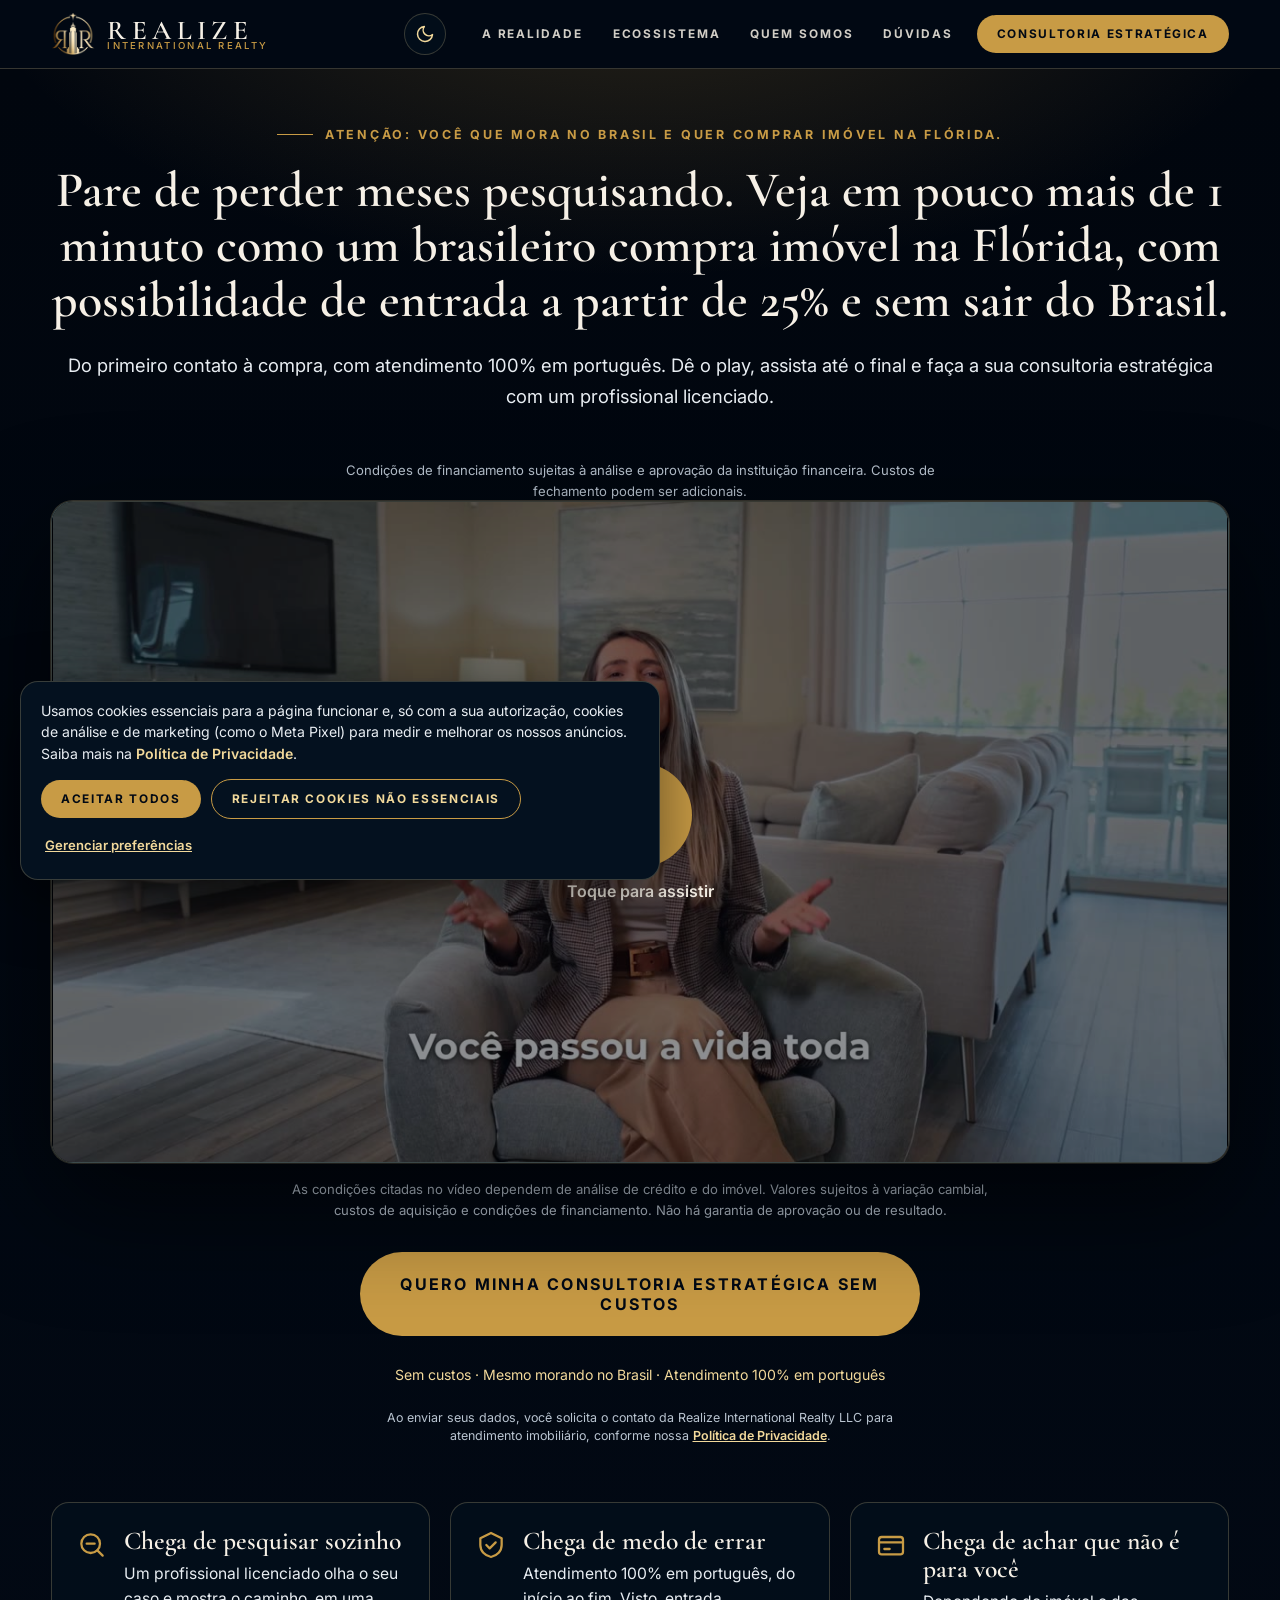
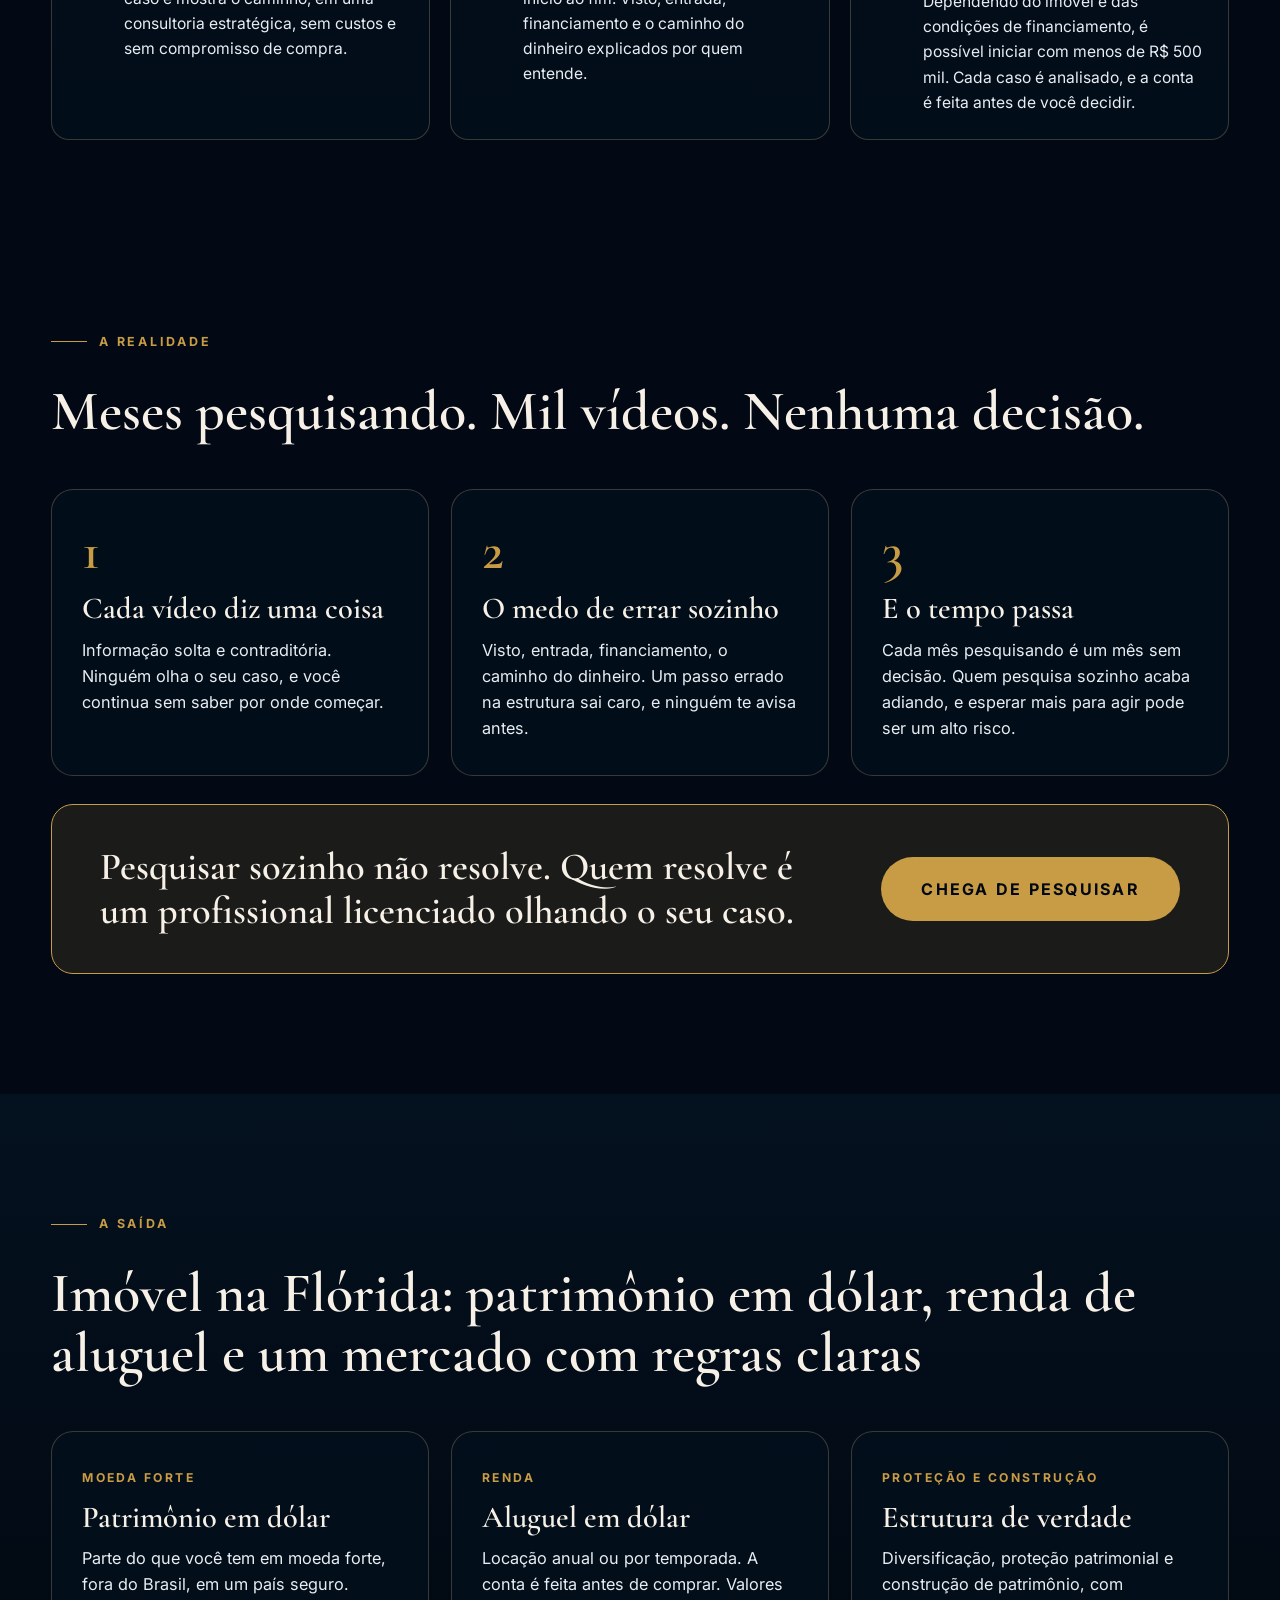
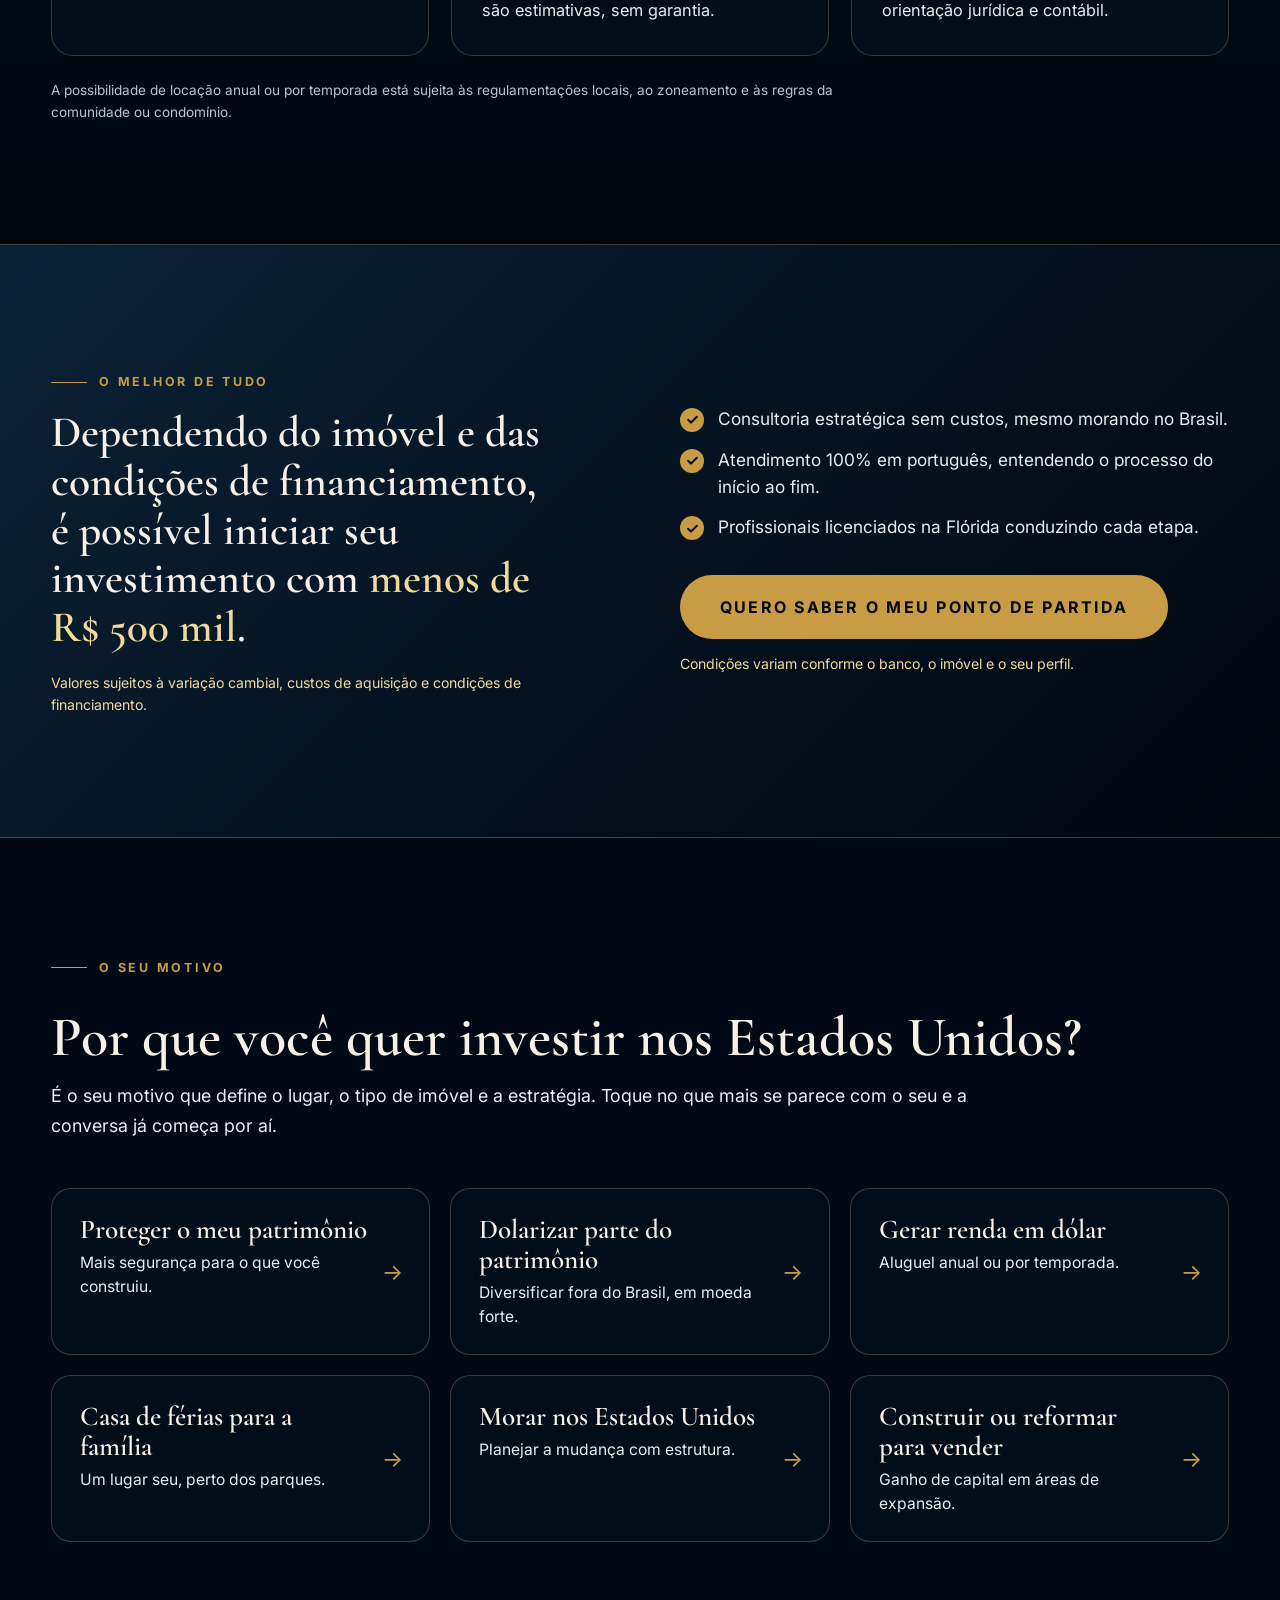
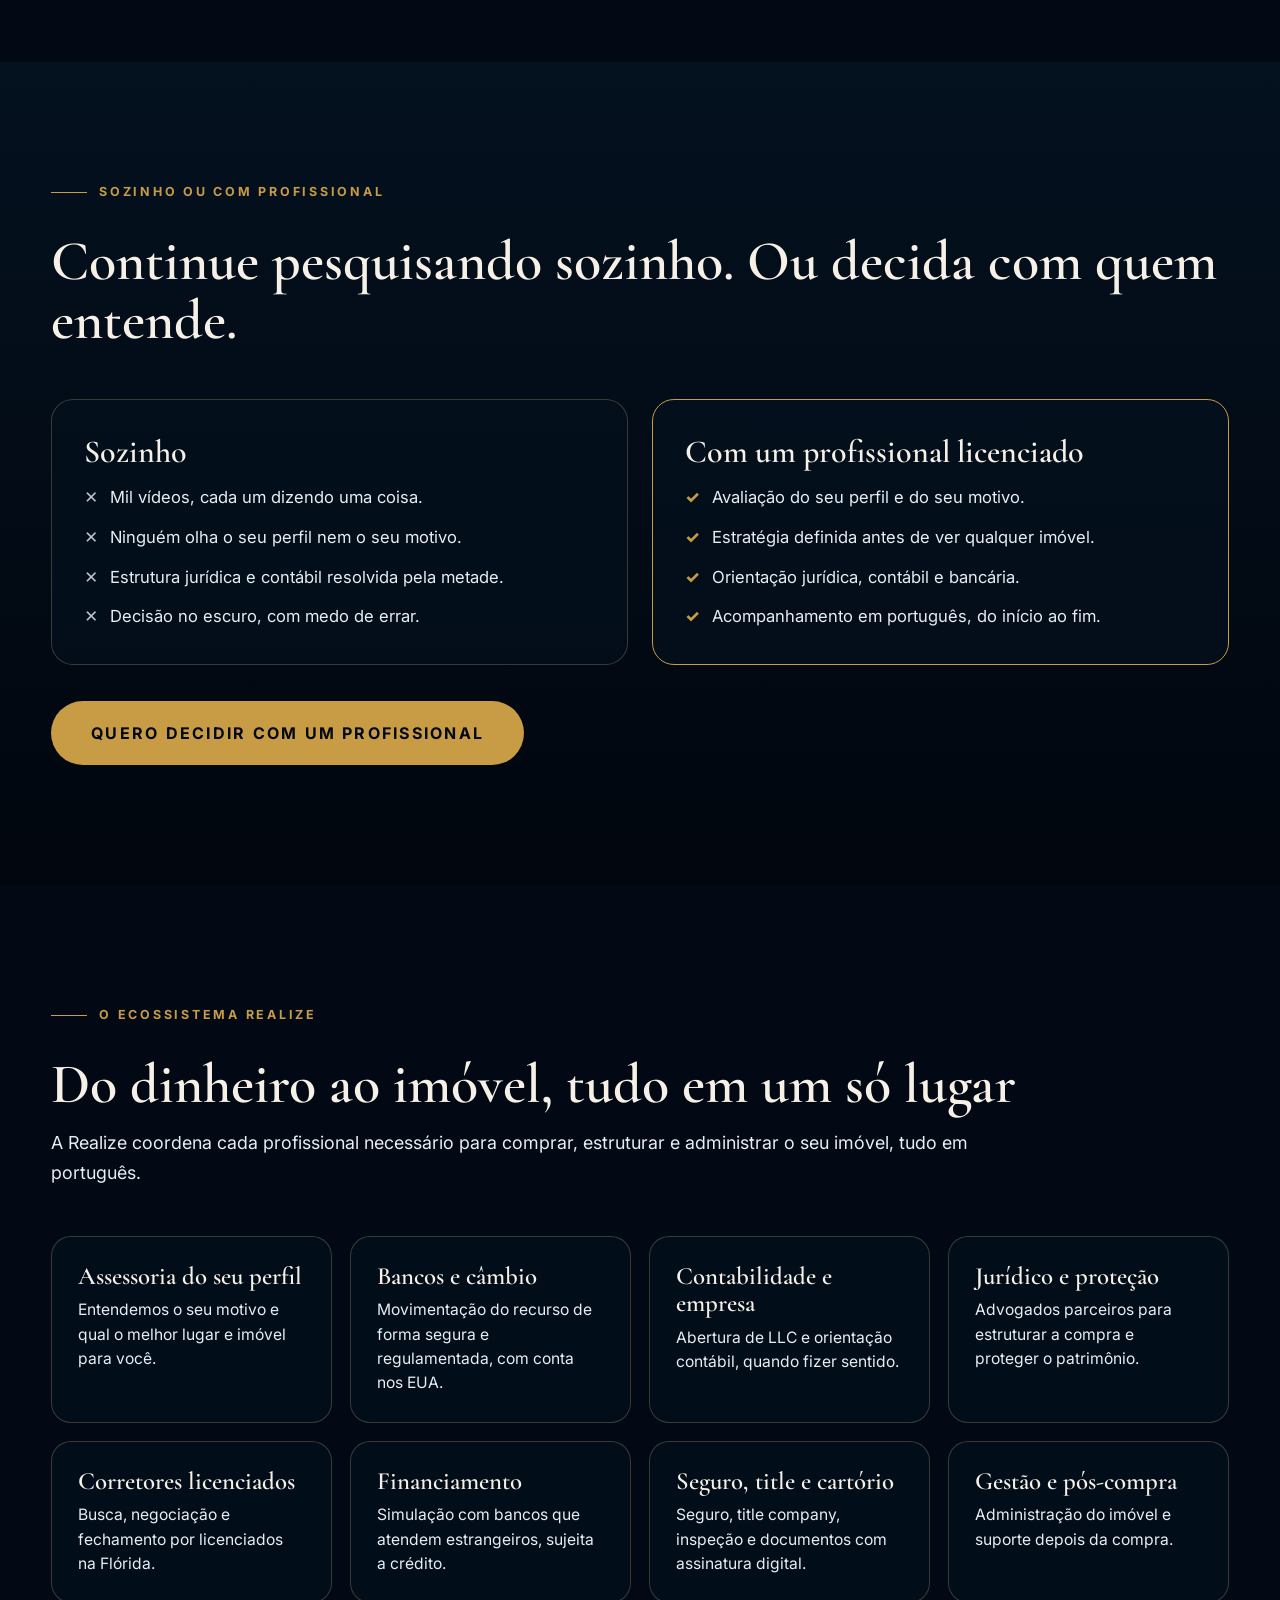
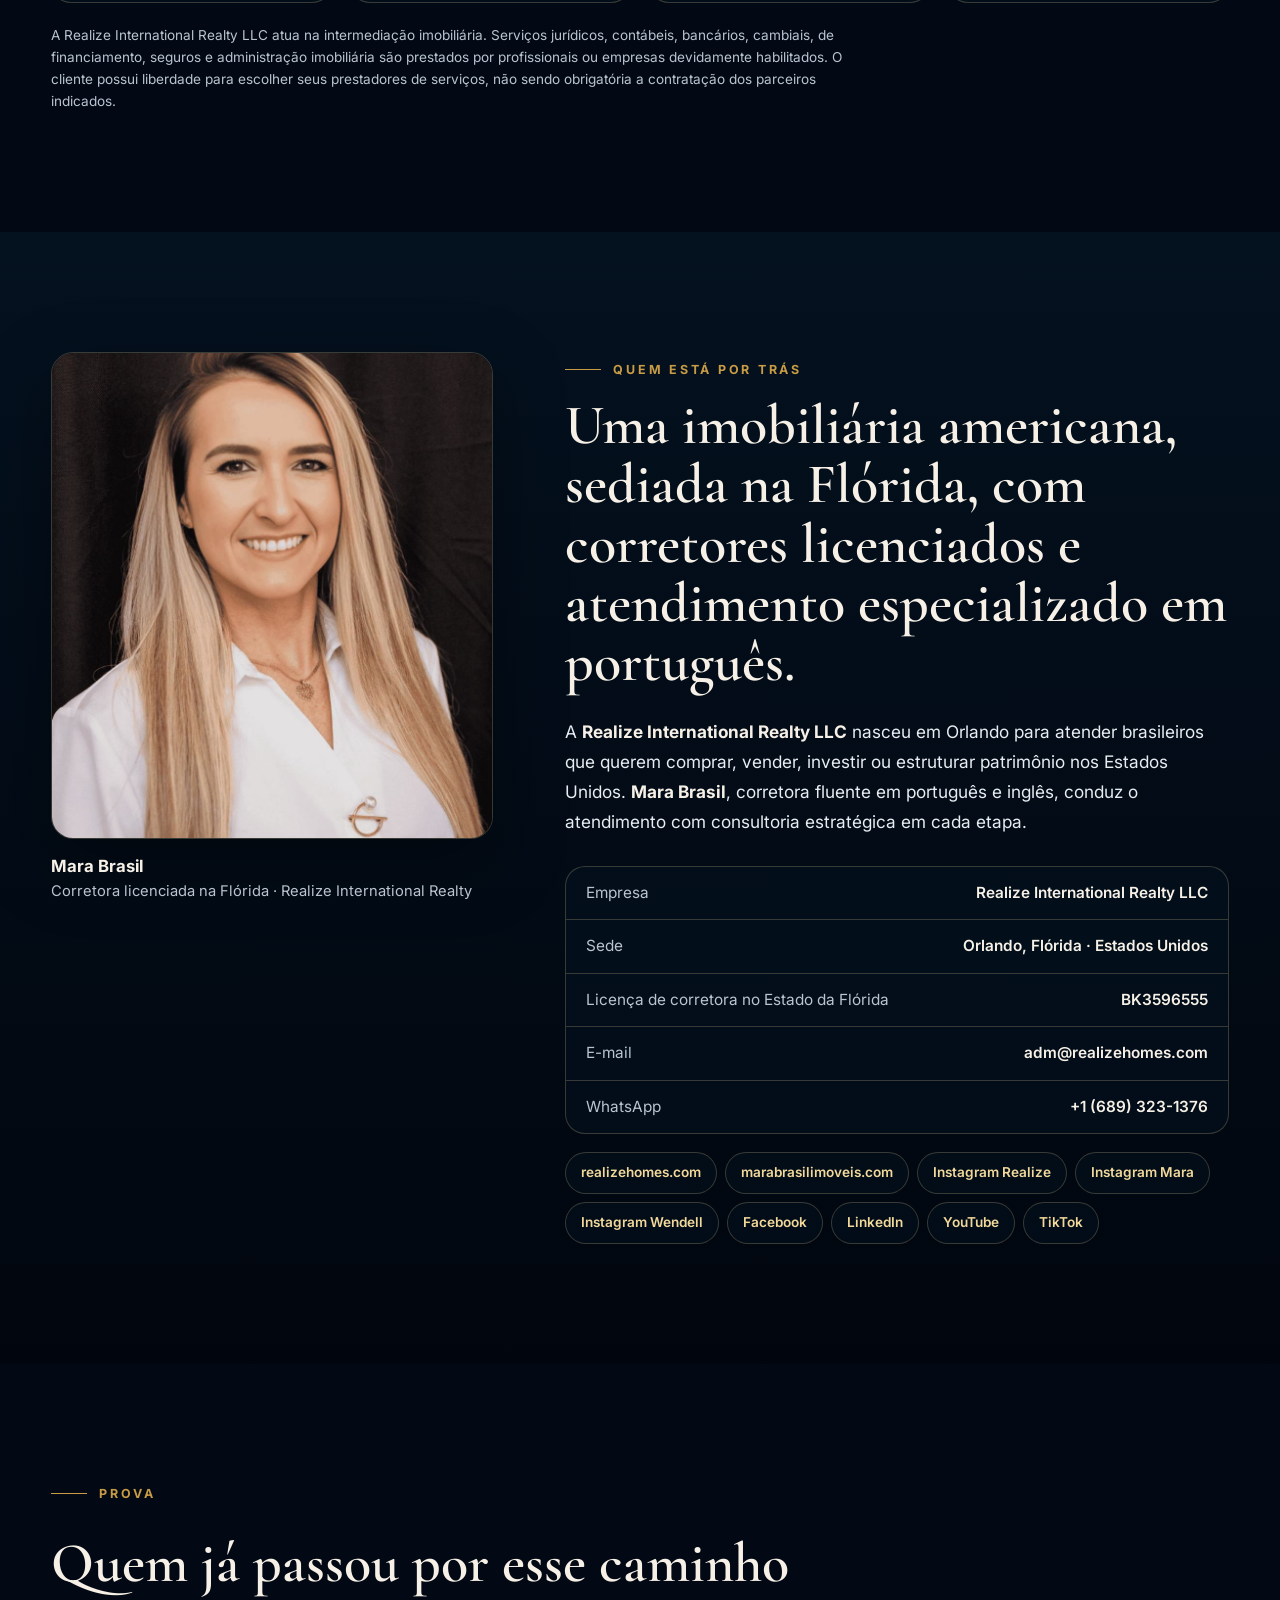
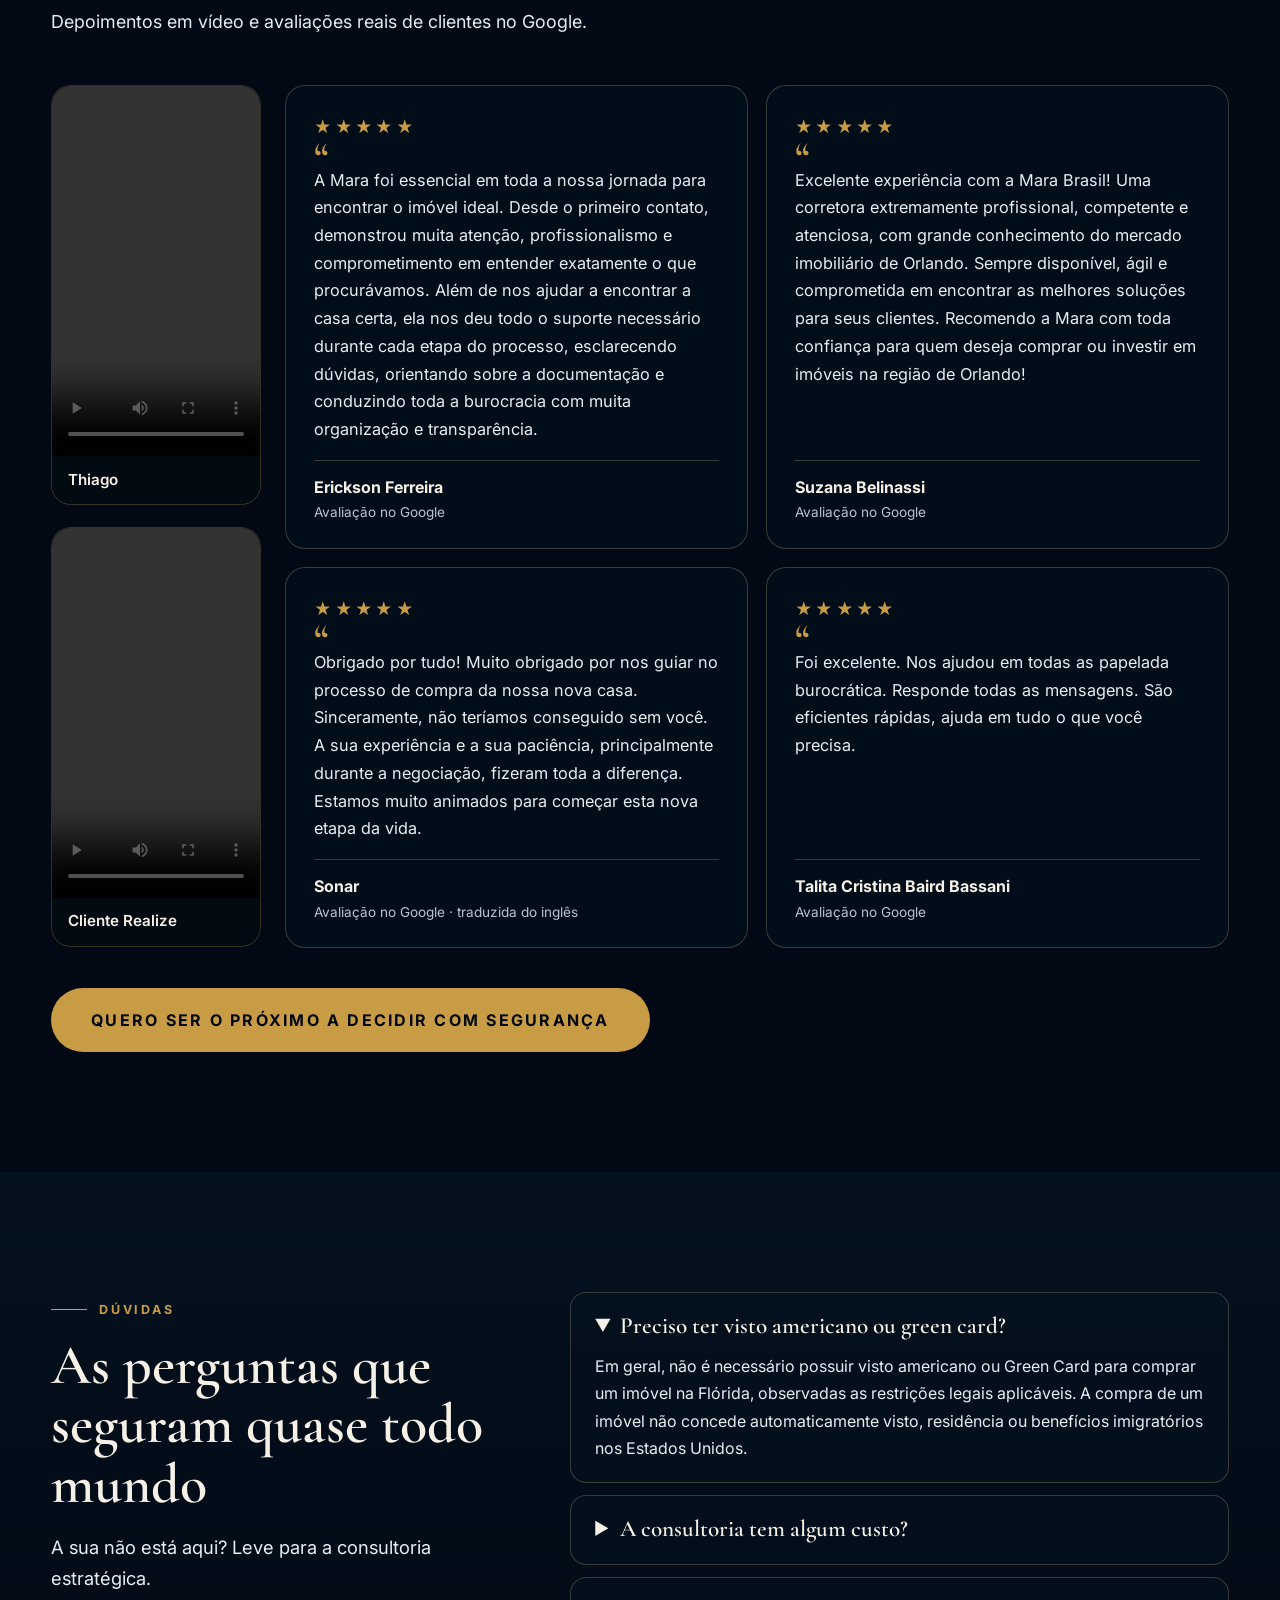
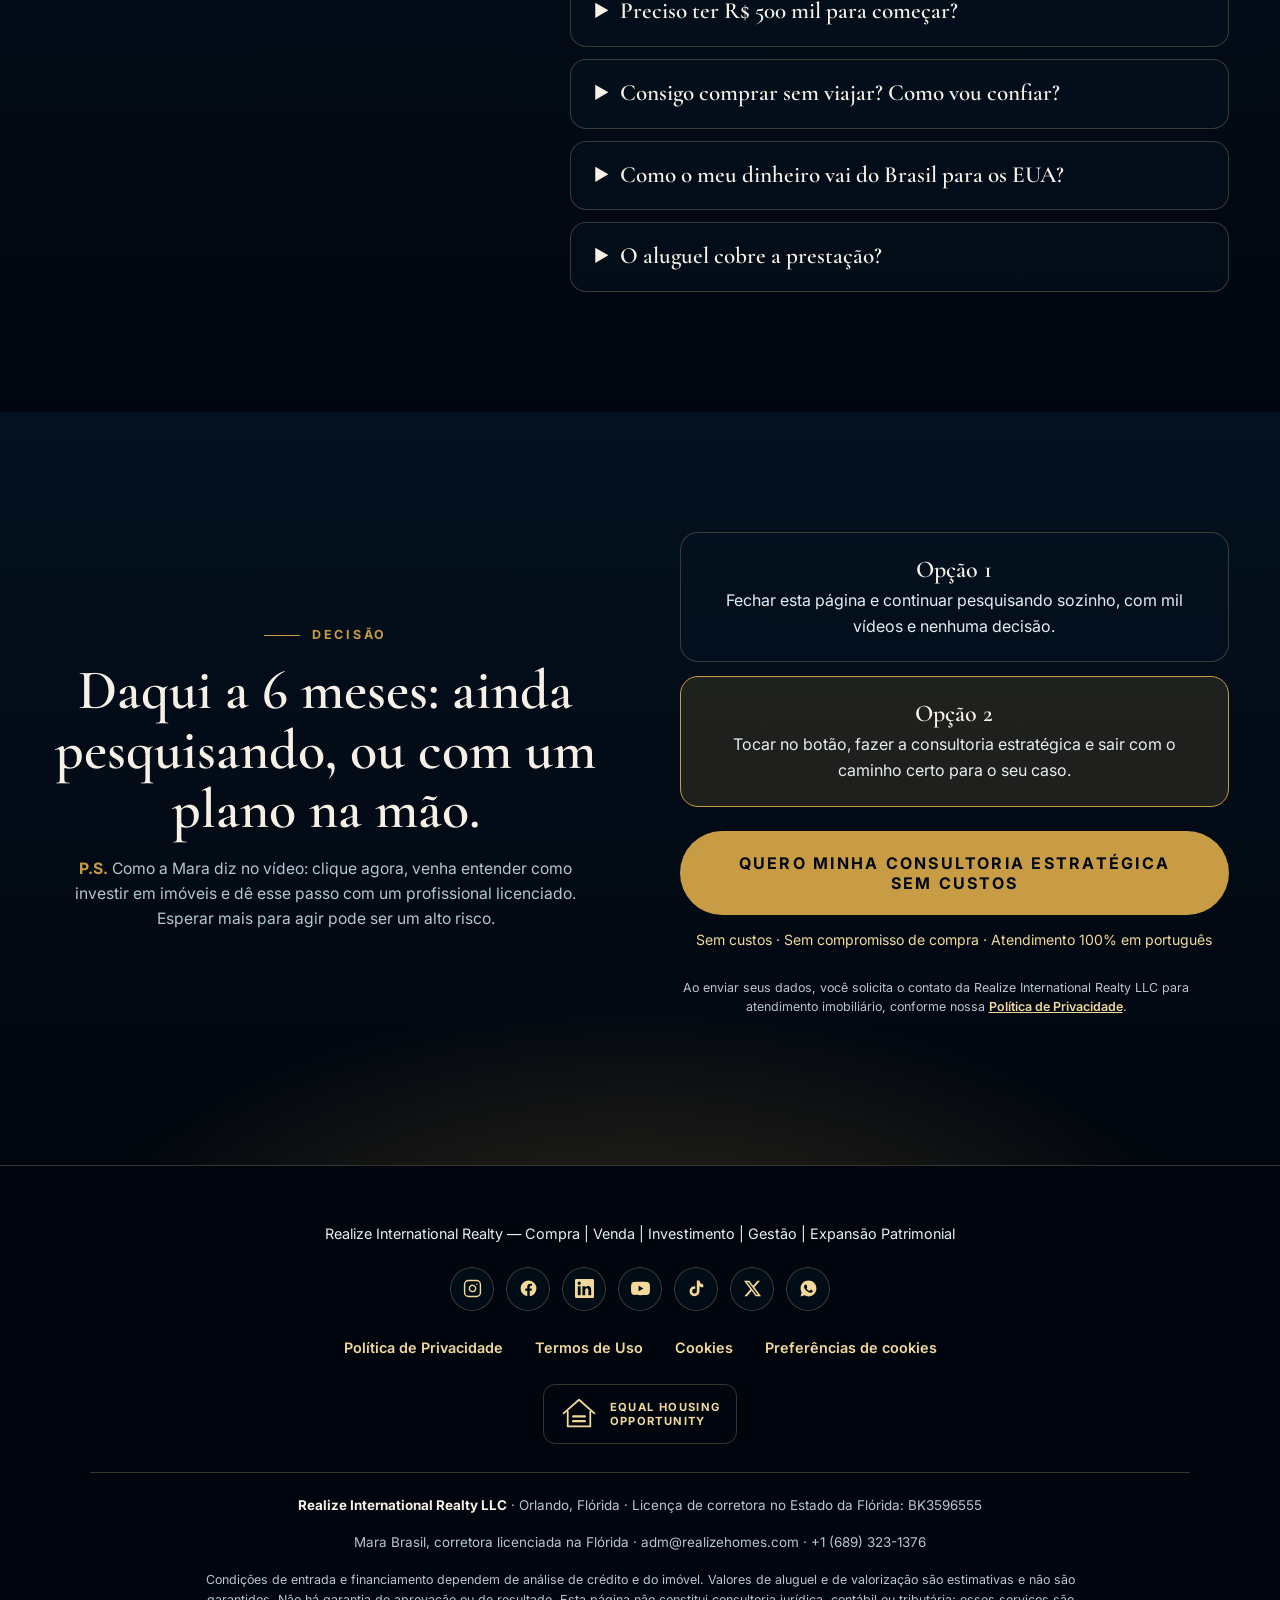
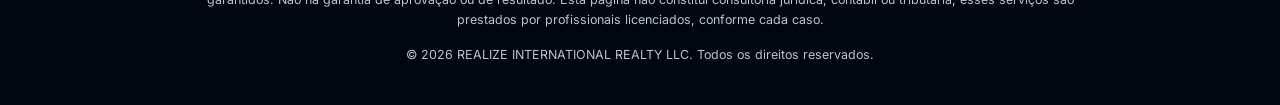
==== commit fb8b6dd1: "Compliance: textos, ressalvas, Equal Housing, política LGPD, cookies com consentimento e nova foto d" ====
--- a/index.html
+++ b/index.html
@@ -25,9 +25,10 @@
 
 <!-- 1. HOOK + VSL -->
 <section class="vsl-hero"><div class="box">
-  <span class="eyebrow">Atenção: brasileiro que quer comprar imóvel na Flórida</span>
-  <h1>Pare de perder meses pesquisando. Veja em pouco mais de 1 minuto como um brasileiro compra imóvel na Flórida, com entrada de 25% e sem sair do Brasil.</h1>
+  <span class="eyebrow">Atenção: você que mora no Brasil e quer comprar imóvel na Flórida.</span>
+  <h1>Pare de perder meses pesquisando. Veja em pouco mais de 1 minuto como um brasileiro compra imóvel na Flórida, com possibilidade de entrada a partir de 25% e sem sair do Brasil.</h1>
   <p class="lead-p">Do primeiro contato à compra, com atendimento 100% em português. Dê o play, assista até o final e faça a sua consultoria estratégica com um profissional licenciado.</p>
+  <p class="legal-mini">Condições de financiamento sujeitas à análise e aprovação da instituição financeira. Custos de fechamento podem ser adicionais.</p>
 
   <div class="video" id="video">
     <video playsinline preload="metadata"></video>
@@ -37,15 +38,18 @@
     </button>
   </div>
 
-  <div class="cta-box" id="cta-lock">
+  <p class="legal-mini video-note">As condições citadas no vídeo dependem de análise de crédito e do imóvel. Valores sujeitos à variação cambial, custos de aquisição e condições de financiamento. Não há garantia de aprovação ou de resultado.</p>
+
+  <div class="cta-box">
     <a class="btn big-btn" href="#" data-wa data-cta="hero">Quero minha consultoria estratégica sem custos</a>
     <p class="micro">Sem custos · Mesmo morando no Brasil · Atendimento 100% em português</p>
+      <p class="consent">Ao enviar seus dados, você solicita o contato da Realize International Realty LLC para atendimento imobiliário, conforme nossa <button type="button" class="cookie2-link" data-legal="privacidade">Política de Privacidade</button>.</p>
   </div>
 
   <div class="facts">
     <div class="fact"><svg viewBox="0 0 24 24" aria-hidden="true"><circle cx="11" cy="11" r="7"/><path d="M20 20l-4-4M8 11h6"/></svg><div><h3>Chega de pesquisar sozinho</h3><p>Um profissional licenciado olha o seu caso e mostra o caminho, em uma consultoria estratégica, sem custos e sem compromisso de compra.</p></div></div>
     <div class="fact"><svg viewBox="0 0 24 24" aria-hidden="true"><path d="M12 3l8 4v5c0 4.5-3.3 8-8 9-4.7-1-8-4.5-8-9V7z"/><path d="M8.5 12l2.5 2.5L15.5 10"/></svg><div><h3>Chega de medo de errar</h3><p>Atendimento 100% em português, do início ao fim. Visto, entrada, financiamento e o caminho do dinheiro explicados por quem entende.</p></div></div>
-    <div class="fact"><svg viewBox="0 0 24 24" aria-hidden="true"><rect x="3" y="6" width="18" height="13" rx="2"/><path d="M3 10h18M7 15h4"/></svg><div><h3>Chega de achar que não é para você</h3><p>Você não precisa nem de R$ 500 mil para começar. Cada caso é analisado, e a conta é feita antes de você decidir.</p></div></div>
+    <div class="fact"><svg viewBox="0 0 24 24" aria-hidden="true"><rect x="3" y="6" width="18" height="13" rx="2"/><path d="M3 10h18M7 15h4"/></svg><div><h3>Chega de achar que não é para você</h3><p>Dependendo do imóvel e das condições de financiamento, é possível iniciar com menos de R$ 500 mil. Cada caso é analisado, e a conta é feita antes de você decidir.</p></div></div>
   </div>
 </div></section>
 
@@ -77,13 +81,15 @@
     <div class="pillar"><span class="k">Renda</span><h3>Aluguel em dólar</h3><p>Locação anual ou por temporada. A conta é feita antes de comprar. Valores são estimativas, sem garantia.</p></div>
     <div class="pillar"><span class="k">Proteção e construção</span><h3>Estrutura de verdade</h3><p>Diversificação, proteção patrimonial e construção de patrimônio, com orientação jurídica e contábil.</p></div>
   </div>
+  <p class="l-note" style="margin-top:24px;max-width:90ch">A possibilidade de locação anual ou por temporada está sujeita às regulamentações locais, ao zoneamento e às regras da comunidade ou condomínio.</p>
 </div></section>
 
 <!-- 5. R$ 500 MIL -->
 <section class="sec band"><div class="box grid2">
   <div>
     <span class="eyebrow">O melhor de tudo</span>
-    <p class="big-line">Você não precisa nem de <em>R$ 500 mil</em> para começar.</p>
+    <p class="big-line long">Dependendo do imóvel e das condições de financiamento, é possível iniciar seu investimento com <em>menos de R$ 500 mil</em>.</p>
+    <p class="micro" style="margin-top:20px">Valores sujeitos à variação cambial, custos de aquisição e condições de financiamento.</p>
   </div>
   <div>
     <ul class="checks">
@@ -145,15 +151,15 @@
     <div class="eco-i"><h3>Seguro, title e cartório</h3><p>Seguro, title company, inspeção e documentos com assinatura digital.</p></div>
     <div class="eco-i"><h3>Gestão e pós-compra</h3><p>Administração do imóvel e suporte depois da compra.</p></div>
   </div>
-  <p class="l-note" style="margin-top:22px">Serviços jurídicos, contábeis e financeiros são prestados por profissionais e empresas parceiras licenciadas. A Realize coordena o processo.</p>
+  <p class="l-note" style="margin-top:22px;max-width:90ch">A Realize International Realty LLC atua na intermediação imobiliária. Serviços jurídicos, contábeis, bancários, cambiais, de financiamento, seguros e administração imobiliária são prestados por profissionais ou empresas devidamente habilitados. O cliente possui liberdade para escolher seus prestadores de serviços, não sendo obrigatória a contratação dos parceiros indicados.</p>
 </div></section>
 
 <!-- 9. QUEM ESTÁ POR TRÁS -->
 <section class="sec alt" id="quem"><div class="box who">
-  <figure class="photo"><img src="images/mara-2.jpg" alt="Mara Brasil, corretora licenciada na Flórida" loading="lazy"><figcaption><b>Mara Brasil</b>Corretora licenciada na Flórida · Realize International Realty</figcaption></figure>
+  <figure class="photo"><img src="images/mara.jpg" alt="Mara Brasil, corretora licenciada na Flórida" loading="lazy"><figcaption><b>Mara Brasil</b>Corretora licenciada na Flórida · Realize International Realty</figcaption></figure>
   <div>
     <span class="eyebrow">Quem está por trás</span>
-    <h2 class="wide">Uma imobiliária brasileira, em Orlando, com corretores licenciados</h2>
+    <h2 class="wide">Uma imobiliária americana, sediada na Flórida, com corretores licenciados e atendimento especializado em português.</h2>
     <div class="txt" style="margin-top:24px">
       <p>A <strong>Realize International Realty LLC</strong> nasceu em Orlando para atender brasileiros que querem comprar, vender, investir ou estruturar patrimônio nos Estados Unidos. <strong>Mara Brasil</strong>, corretora fluente em português e inglês, conduz o atendimento com consultoria estratégica em cada etapa.</p>
     </div>
@@ -222,12 +228,12 @@
     <p class="lead-p" style="margin-top:18px">A sua não está aqui? Leve para a consultoria estratégica.</p>
   </div>
   <div>
-    <details open><summary>Preciso ter visto americano ou green card?</summary><p>Não. Você não precisa de visto americano nem de green card para comprar um imóvel na Flórida. O visto só influencia as condições de financiamento, e a consultoria mostra o melhor caminho para o seu caso.</p></details>
+    <details open><summary>Preciso ter visto americano ou green card?</summary><p>Em geral, não é necessário possuir visto americano ou Green Card para comprar um imóvel na Flórida, observadas as restrições legais aplicáveis. A compra de um imóvel não concede automaticamente visto, residência ou benefícios imigratórios nos Estados Unidos.</p></details>
     <details><summary>A consultoria tem algum custo?</summary><p>Não. A consultoria inicial é sem custos, mesmo morando no Brasil, e sem compromisso de compra.</p></details>
-    <details><summary>Preciso ter R$ 500 mil para começar?</summary><p>Não. Você não precisa nem de R$ 500 mil para começar. O valor depende do imóvel, do banco e do seu perfil, e a consultoria mostra o número para o seu caso.</p></details>
+    <details><summary>Preciso ter R$ 500 mil para começar?</summary><p>Dependendo do imóvel e das condições de financiamento, é possível iniciar seu investimento com menos de R$ 500 mil. O valor depende do imóvel, do banco e do seu perfil, e a consultoria mostra o número para o seu caso. Valores sujeitos à variação cambial, custos de aquisição e condições de financiamento.</p></details>
     <details><summary>Consigo comprar sem viajar? Como vou confiar?</summary><p>Sim, e a confiança vem do que você mesmo pode conferir. A Realize International Realty LLC fica em Orlando, e a negociação é conduzida por corretores licenciados na Flórida, cuja licença pode ser consultada no registro oficial do estado (DBPR). A compra é formal, com contrato, registro, title company e assinatura digital, e o dinheiro passa por bancos e câmbio regulamentados. Você acompanha tudo por videochamada e pode ver as avaliações no Google, os depoimentos e as redes da equipe. Se quiser conhecer antes, montamos a agenda da viagem.</p></details>
     <details><summary>Como o meu dinheiro vai do Brasil para os EUA?</summary><p>Por meio de bancos e câmbio parceiros, de forma regulamentada e com orientação. O especialista explica o caminho certo para o seu caso.</p></details>
-    <details><summary>O aluguel cobre a prestação?</summary><p>Pode cobrir boa parte da prestação, mas depende de cada caso. Por isso fazemos uma análise e uma assessoria completa: avaliamos o seu perfil, definimos a estratégia e construímos com você a melhor estrutura, do imóvel à gestão. Os valores são estimativas, sem garantia.</p></details>
+    <details><summary>O aluguel cobre a prestação?</summary><p>A renda de aluguel pode contribuir para o pagamento do financiamento. Os resultados dependem das receitas e despesas do imóvel, incluindo impostos, seguros, taxas condominiais, manutenção, administração e vacância. Não há garantia de rentabilidade.</p></details>
   </div>
 </div></section>
 
@@ -245,6 +251,7 @@
     </div>
     <a class="btn big-btn" href="#" data-wa data-cta="final">Quero minha consultoria estratégica sem custos</a>
     <p class="micro" style="margin-top:14px">Sem custos · Sem compromisso de compra · Atendimento 100% em português</p>
+    <p class="consent">Ao enviar seus dados, você solicita o contato da Realize International Realty LLC para atendimento imobiliário, conforme nossa <button type="button" class="cookie2-link" data-legal="privacidade">Política de Privacidade</button>.</p>
   </div>
 </div></section>
 
@@ -266,6 +273,11 @@
       <button type="button" data-legal="privacidade">Política de Privacidade</button>
       <button type="button" data-legal="termos">Termos de Uso</button>
       <button type="button" data-legal="cookies">Cookies</button>
+      <button type="button" data-legal="preferencias">Preferências de cookies</button>
+    </div>
+    <div class="eho" role="img" aria-label="Equal Housing Opportunity">
+      <svg viewBox="0 0 64 64" aria-hidden="true"><path d="M6 31L32 8l26 23" fill="none" stroke="currentColor" stroke-width="3" stroke-linecap="round" stroke-linejoin="round"/><path d="M13 27v26h38V27" fill="none" stroke="currentColor" stroke-width="3" stroke-linejoin="round"/><path d="M22 36h20M22 44h20" stroke="currentColor" stroke-width="3.4" stroke-linecap="round"/></svg>
+      <span>Equal Housing <br>Opportunity</span>
     </div>
     <div class="foot2-info">
       <p><b>Realize International Realty LLC</b> · Orlando, Flórida · Licença de corretora no Estado da Flórida: BK3596555</p>
@@ -286,7 +298,7 @@
 <p>Última atualização: 9 de julho de 2026</p>
 <p>Esta Política de Privacidade descreve como a Realize International Realty ("Realize", "nós") coleta, utiliza, compartilha e protege os dados pessoais dos usuários do site realizehomes.com e de seus canais de atendimento. Ao utilizar o site e enviar seus dados, você concorda com as práticas descritas nesta política.</p>
 <h3>1. Responsável pelos dados</h3>
-<p>O responsável pelo tratamento dos dados é a Realize International Realty, com atendimento em Orlando, Flórida — Estados Unidos. Contato: <a href="mailto:adm@realizehomes.com">adm@realizehomes.com</a> · WhatsApp: +1 (689) 323-1376.</p>
+<p>O responsável pelo tratamento dos dados é a Realize International Realty LLC, com sede em Orlando, Flórida — Estados Unidos. Contato: <a href="mailto:adm@realizehomes.com">adm@realizehomes.com</a> · WhatsApp: +1 (689) 323-1376.</p>
 <h3>2. Dados que coletamos</h3>
 <p>Dados fornecidos por você: nome, e-mail, telefone/WhatsApp, área de interesse, mensagem e, quando aplicável, endereço — informados em formulários de contato e solicitações.</p>
 <p>Dados coletados automaticamente: endereço IP, tipo de dispositivo e navegador, páginas visitadas, origem do acesso e interações, por meio de cookies e tecnologias similares.</p>
@@ -294,15 +306,16 @@
 <h3>3. Como usamos seus dados</h3>
 <ul>
 <li>Responder a solicitações e prestar serviços imobiliários (compra, venda, investimento e gestão);</li>
+<li>Entrar em contato por telefone, WhatsApp e e-mail para atendimento comercial e imobiliário;</li>
 <li>Enviar comunicações de marketing e promocionais, quando autorizado;</li>
 <li>Veicular publicidade direcionada e remarketing em plataformas como Google e Meta;</li>
 <li>Analisar o tráfego e melhorar a experiência do site;</li>
 <li>Cumprir obrigações legais e regulatórias.</li>
 </ul>
 <h3>4. Bases legais</h3>
-<p>Tratamos seus dados com base no seu consentimento, na execução de contrato/atendimento solicitado e em nosso legítimo interesse de operar e divulgar nossos serviços, conforme a legislação aplicável.</p>
+<p>Tratamos seus dados com base no seu consentimento, na execução de contrato ou do atendimento solicitado, no cumprimento de obrigações legais e em nosso legítimo interesse de operar e divulgar nossos serviços, conforme a Lei Geral de Proteção de Dados (Lei nº 13.709/2018, LGPD) e demais normas aplicáveis.</p>
 <h3>5. Cookies e tecnologias de rastreamento</h3>
-<p>Utilizamos cookies essenciais, de análise e de marketing. Você pode aceitar ou rejeitar cookies no banner exibido no site e gerenciar as preferências nas configurações do seu navegador. A rejeição de cookies não essenciais pode limitar algumas funcionalidades.</p>
+<p>Utilizamos cookies essenciais, de análise e de marketing. No aviso exibido na página você pode aceitar todos, rejeitar os não essenciais ou gerenciar as suas preferências, e pode alterar a escolha a qualquer momento em “Preferências de cookies”, no rodapé. Os cookies de análise e de marketing só são ativados depois da sua autorização. A rejeição dos cookies não essenciais pode limitar algumas funcionalidades.</p>
 <h3>6. Publicidade, Google e Meta</h3>
 <p>Usamos serviços de terceiros de análise e publicidade, incluindo Google Analytics, Google Ads e o Meta Pixel (Facebook/Instagram). Esses provedores utilizam cookies e identificadores para medir audiência, criar públicos personalizados e exibir anúncios relevantes dentro e fora do nosso site.</p>
 <p>Opções de anúncios do Google: adssettings.google.com</p>
@@ -310,7 +323,7 @@
 <p>Preferências de anúncios da Meta: facebook.com/adpreferences</p>
 <p>Opt-out setorial: optout.aboutads.info · youronlinechoices.eu</p>
 <h3>7. Compartilhamento de dados</h3>
-<p>Seus dados podem ser compartilhados com: provedores de serviços de anúncios, agências de marketing e ferramentas de análise; autoridades, quando exigido por lei; e terceiros no contexto de reorganização ou transferência do negócio. Não vendemos seus dados pessoais.</p>
+<p>Seus dados podem ser compartilhados com: parceiros e prestadores de serviços envolvidos no seu atendimento (como corretores, instituições financeiras e profissionais jurídicos, contábeis e de seguros), quando necessário e a seu pedido; provedores de serviços de anúncios, agências de marketing e ferramentas de análise; autoridades, quando exigido por lei; e terceiros no contexto de reorganização ou transferência do negócio. Não vendemos seus dados pessoais.</p>
 <h3>8. Retenção de dados</h3>
 <p>Mantemos os dados pessoais pelo período necessário às finalidades descritas — em geral de 90 dias a 2 anos após o último contato ou inatividade — ou pelo prazo exigido por obrigações legais.</p>
 <h3>9. Seus direitos</h3>
@@ -357,6 +370,13 @@
 <h3>13. Contato</h3>
 <p>Dúvidas sobre estes termos: <a href="mailto:adm@realizehomes.com">adm@realizehomes.com</a>.</p>
 <p>© 2026 REALIZE INTERNATIONAL REALTY LLC. Todos os direitos reservados.</p></template>
+<template id="tpl-preferencias"><h2 id="legal-title">Preferências de cookies</h2>
+<p>Escolha quais cookies podem ser usados. Você pode mudar isto quando quiser, em “Preferências de cookies”, no rodapé.</p>
+<div class="pref"><div><b>Essenciais</b><span>Necessários para a página funcionar e para lembrar a sua escolha. Estão sempre ativos.</span></div><label class="sw"><input type="checkbox" checked disabled aria-label="Essenciais"><i></i></label></div>
+<div class="pref"><div><b>Análise e desempenho</b><span>Ajudam a entender como a página é usada, para melhorá-la.</span></div><label class="sw"><input type="checkbox" id="pref-analytics" aria-label="Análise e desempenho"><i></i></label></div>
+<div class="pref"><div><b>Marketing e publicidade</b><span>Permitem medir anúncios e mostrar publicidade relevante em plataformas como Meta (Facebook e Instagram) e Google, por meio do Meta Pixel.</span></div><label class="sw"><input type="checkbox" id="pref-marketing" aria-label="Marketing e publicidade"><i></i></label></div>
+<div class="pref-actions"><button type="button" class="btn sm" id="pref-save">Salvar preferências</button><button type="button" class="btn sm sec" id="pref-all">Aceitar todos</button></div>
+</template>
 <template id="tpl-cookies"><h2 id="legal-title">Cookies</h2>
 <p>Última atualização: 18 de novembro de 2026</p>
 <h3>1. O que são cookies</h3>
@@ -368,17 +388,18 @@
 <li><b>De marketing:</b> permitem medir anúncios e fazer remarketing em plataformas como Google Ads e Meta (Facebook e Instagram), por meio do Meta Pixel.</li>
 </ul>
 <h3>3. Como você controla</h3>
-<p>Você pode aceitar ou rejeitar cookies no aviso exibido nesta página e gerenciar as preferências nas configurações do seu navegador. Rejeitar os cookies não essenciais pode limitar algumas funcionalidades. Se você rejeitar, não ativamos o Meta Pixel nesta página.</p>
+<p>No aviso exibido na página você pode <b>aceitar todos</b>, <b>rejeitar os cookies não essenciais</b> ou <b>gerenciar preferências</b>, escolhendo categoria por categoria. Os cookies de análise e de marketing, incluindo o Meta Pixel, só são ativados depois da sua autorização. Você pode alterar a escolha a qualquer momento em “Preferências de cookies”, no rodapé, e também nas configurações do seu navegador. Rejeitar os cookies não essenciais pode limitar algumas funcionalidades.</p>
 <h3>4. Opções de desativação</h3>
 <p>Opções de anúncios do Google: adssettings.google.com<br>Complemento de desativação do Google Analytics: tools.google.com/dlpage/gaoptout<br>Preferências de anúncios da Meta: facebook.com/adpreferences<br>Opt-out setorial: optout.aboutads.info · youronlinechoices.eu</p>
 <h3>5. Mais informações</h3>
 <p>Veja também a nossa Política de Privacidade, no rodapé desta página. Dúvidas: <a href="mailto:adm@realizehomes.com">adm@realizehomes.com</a>.</p></template>
 
 <div class="cookie2" id="cookie2" role="dialog" aria-label="Cookies" hidden>
-  <p>Utilizamos cookies para melhorar sua experiência e analisar o tráfego. Ao clicar em Aceitar, você concorda com a nossa <button type="button" class="cookie2-link" data-legal="privacidade">Política de Privacidade</button>.</p>
+  <p>Usamos cookies essenciais para a página funcionar e, só com a sua autorização, cookies de análise e de marketing (como o Meta Pixel) para medir e melhorar os nossos anúncios. Saiba mais na <button type="button" class="cookie2-link" data-legal="privacidade">Política de Privacidade</button>.</p>
   <div class="cookie2-actions">
-    <button type="button" class="btn sm" id="cookie-accept">Aceitar</button>
-    <button type="button" class="btn sm sec" id="cookie-reject">Rejeitar</button>
+    <button type="button" class="btn sm" id="cookie-accept">Aceitar todos</button>
+    <button type="button" class="btn sm sec" id="cookie-reject">Rejeitar cookies não essenciais</button>
+    <button type="button" class="cookie2-manage" data-legal="preferencias">Gerenciar preferências</button>
   </div>
 </div>
 
--- a/css/page.css
+++ b/css/page.css
@@ -402,3 +402,45 @@
 }
 
 @media(min-width:900px){ .proof .tv{align-self:start} }
+
+
+/* ===== Ajustes de compliance (20/11/2026) ===== */
+.legal-mini{font-size:.82rem;line-height:1.55;color:var(--mute);max-width:78ch;margin:14px auto 0}
+.legal-mini.video-note{margin:16px auto 0;max-width:90ch}
+.consent{font-size:.78rem;line-height:1.5;color:var(--mute);max-width:64ch;margin:10px 0 0}
+.vsl-hero .consent,.final .consent{text-align:inherit}
+.vsl-hero .cta-box .consent{text-align:center;margin-inline:auto}
+.consent .cookie2-link{font-size:inherit;color:var(--gold-l);text-decoration:underline;padding:0}
+.band .big-line.long{font-size:clamp(1.8rem,3.4vw,2.9rem);line-height:1.12;max-width:24ch}
+.band .big-line.long em{font-style:normal;color:#F2D99B}
+
+.eho{display:flex;align-items:center;gap:12px;color:var(--gold-l);border:1px solid var(--line);border-radius:12px;padding:10px 16px}
+.eho svg{width:38px;height:38px;flex:none}
+.eho span{font:700 .7rem/1.25 Inter,sans-serif;letter-spacing:.12em;text-transform:uppercase;text-align:left}
+
+.cookie2-actions{flex-wrap:wrap;align-items:center}
+.cookie2-manage{background:none;border:0;padding:8px 4px;font:600 .82rem Inter,sans-serif;color:var(--gold-l);cursor:pointer;text-decoration:underline}
+.cookie2{width:min(640px,calc(100% - 40px))}
+
+.pref{display:flex;justify-content:space-between;align-items:center;gap:20px;padding:16px 0;border-bottom:1px solid var(--line)}
+.pref b{display:block;color:var(--cream);font-size:1rem}
+.pref span{display:block;font-size:.88rem;line-height:1.5;color:var(--soft);margin-top:2px}
+.sw{position:relative;flex:none;width:48px;height:28px}
+.sw input{position:absolute;inset:0;opacity:0;margin:0;width:100%;height:100%;cursor:pointer;z-index:1}
+.sw i{position:absolute;inset:0;border-radius:999px;background:var(--line);transition:background .2s}
+.sw i::after{content:"";position:absolute;top:3px;left:3px;width:22px;height:22px;border-radius:50%;background:var(--cream);transition:transform .2s}
+.sw input:checked+i{background:var(--gold)}
+.sw input:checked+i::after{transform:translateX(20px);background:#020914}
+.sw input:disabled{cursor:not-allowed}
+.sw input:disabled+i{opacity:.6}
+.sw input:focus-visible+i{outline:2px solid var(--gold-l);outline-offset:3px}
+.pref-actions{display:flex;flex-wrap:wrap;gap:10px;margin-top:22px}
+
+@media(max-width:759px){
+  .legal-mini{font-size:.8rem}
+  .band .big-line.long{font-size:1.6rem}
+  .eho{padding:8px 14px}
+  .cookie2{left:12px;right:12px;width:auto}
+  .cookie2-actions .btn{flex:1 1 100%}
+  .pref{gap:14px}
+}
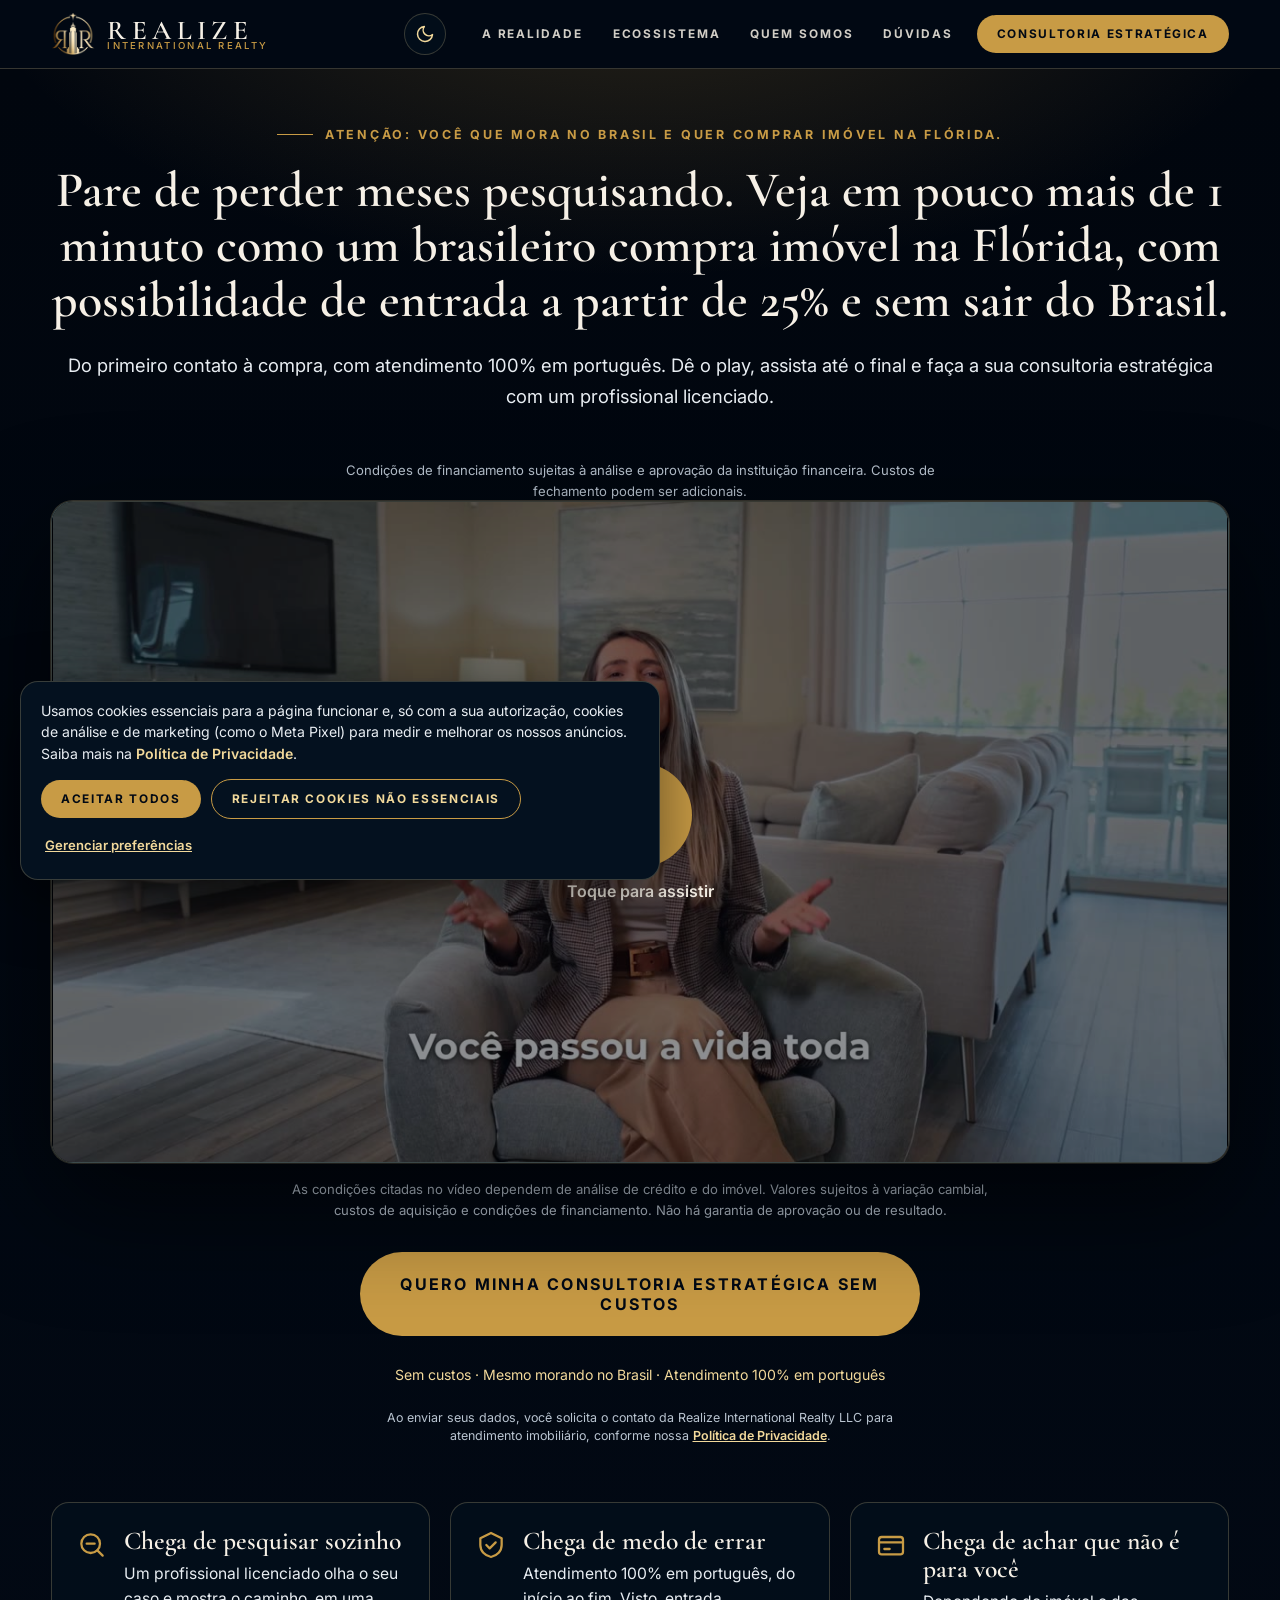
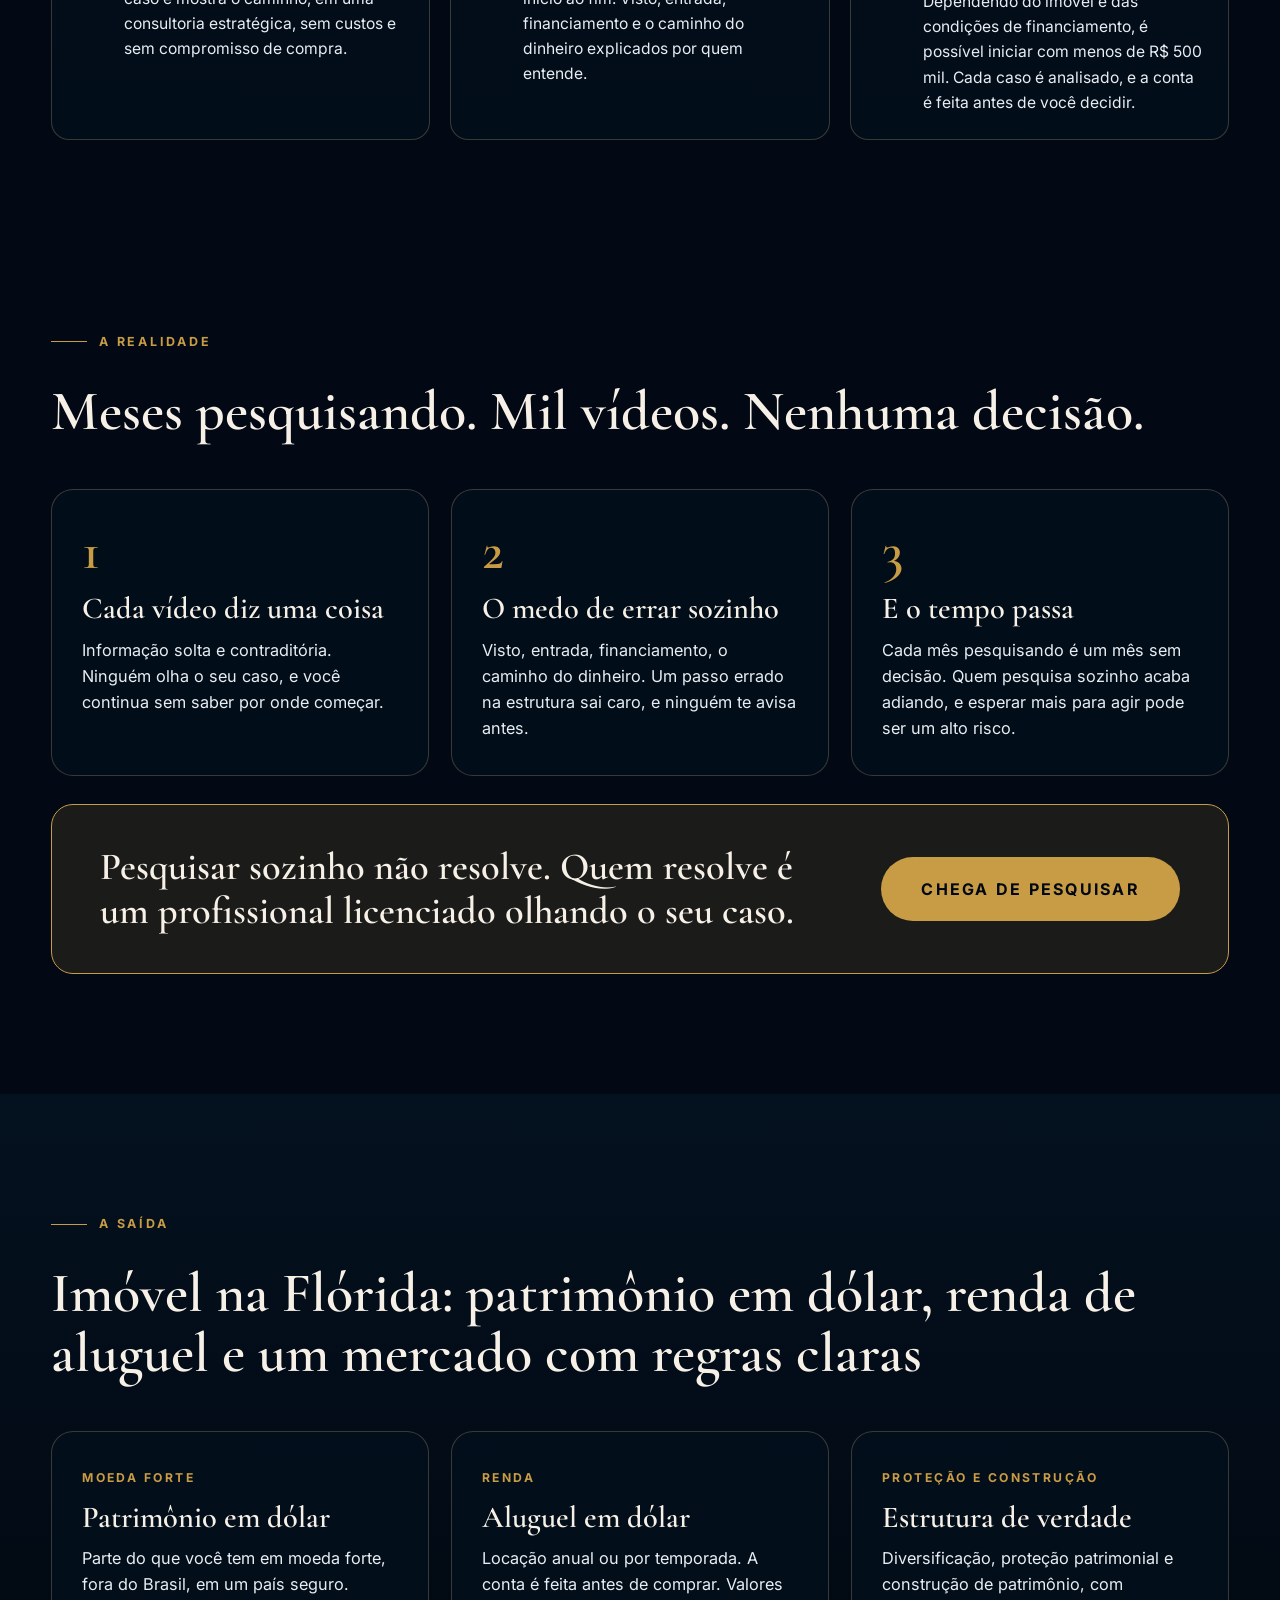
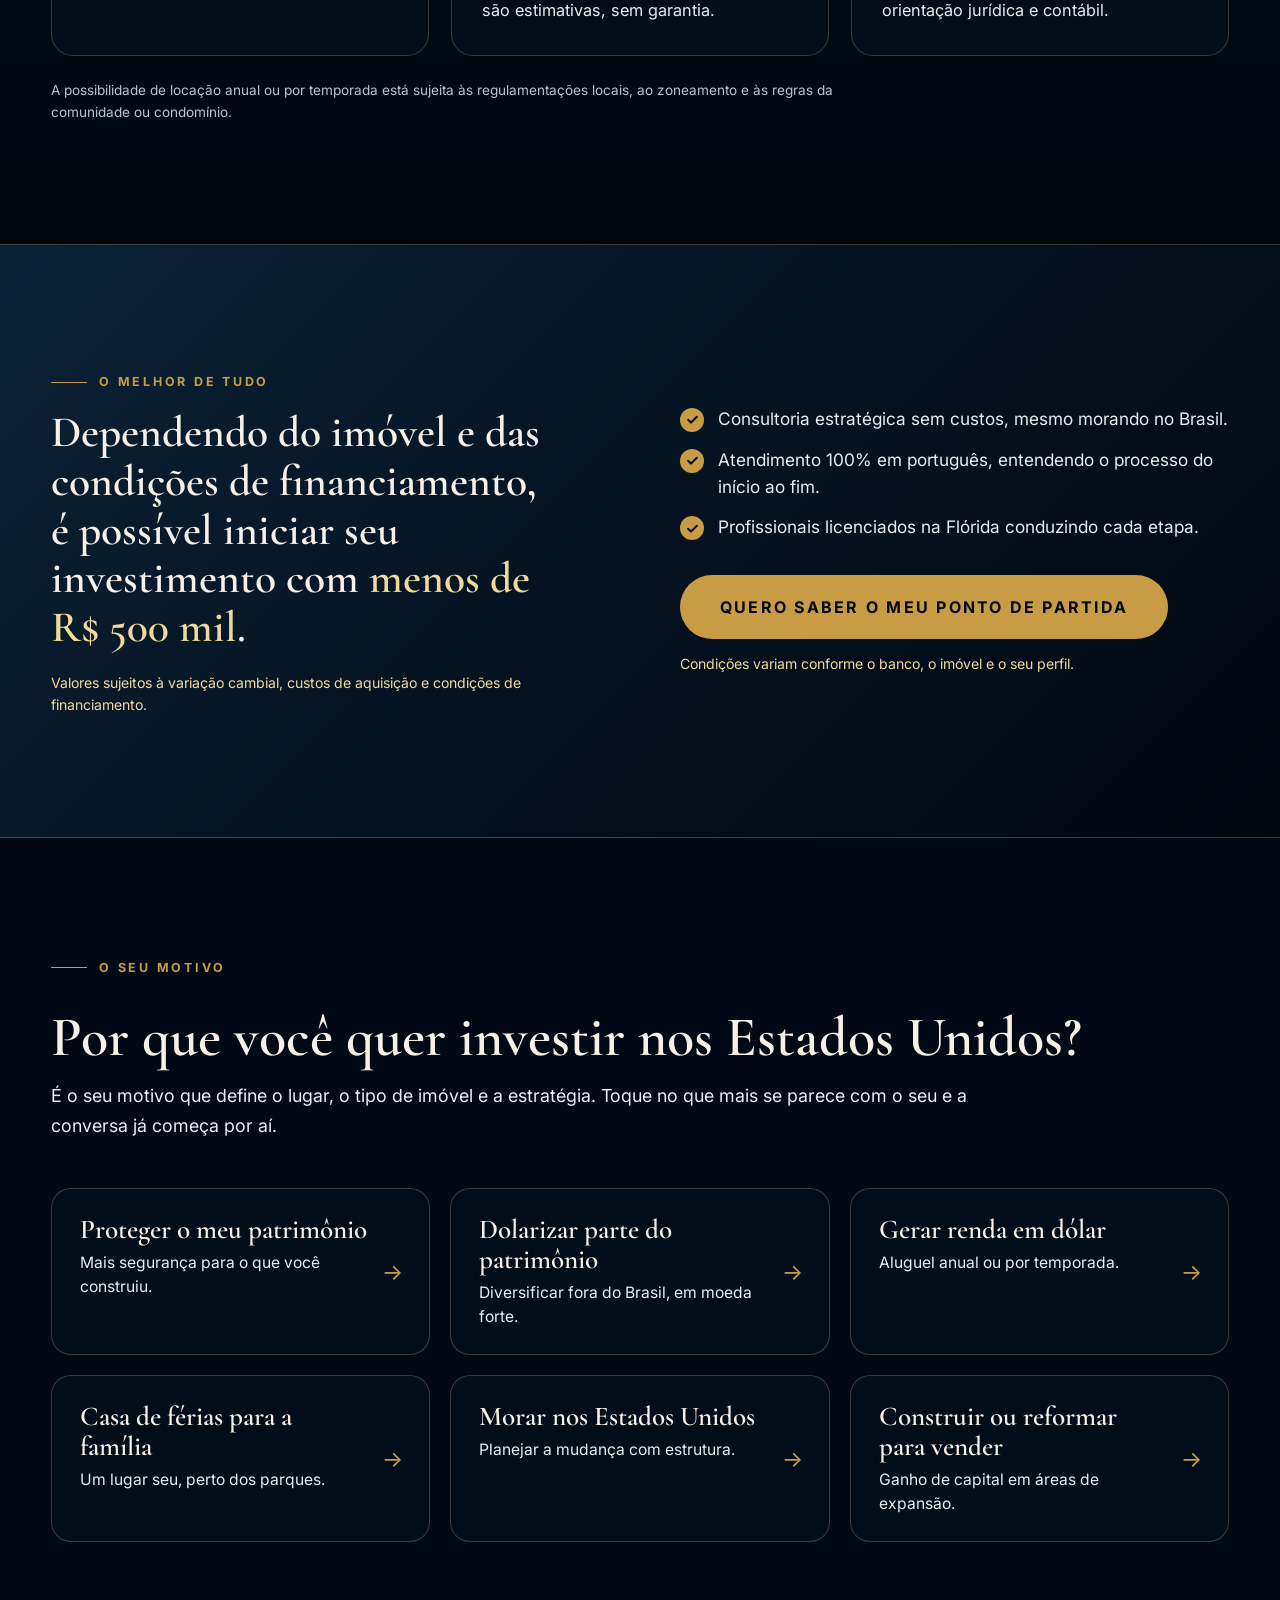
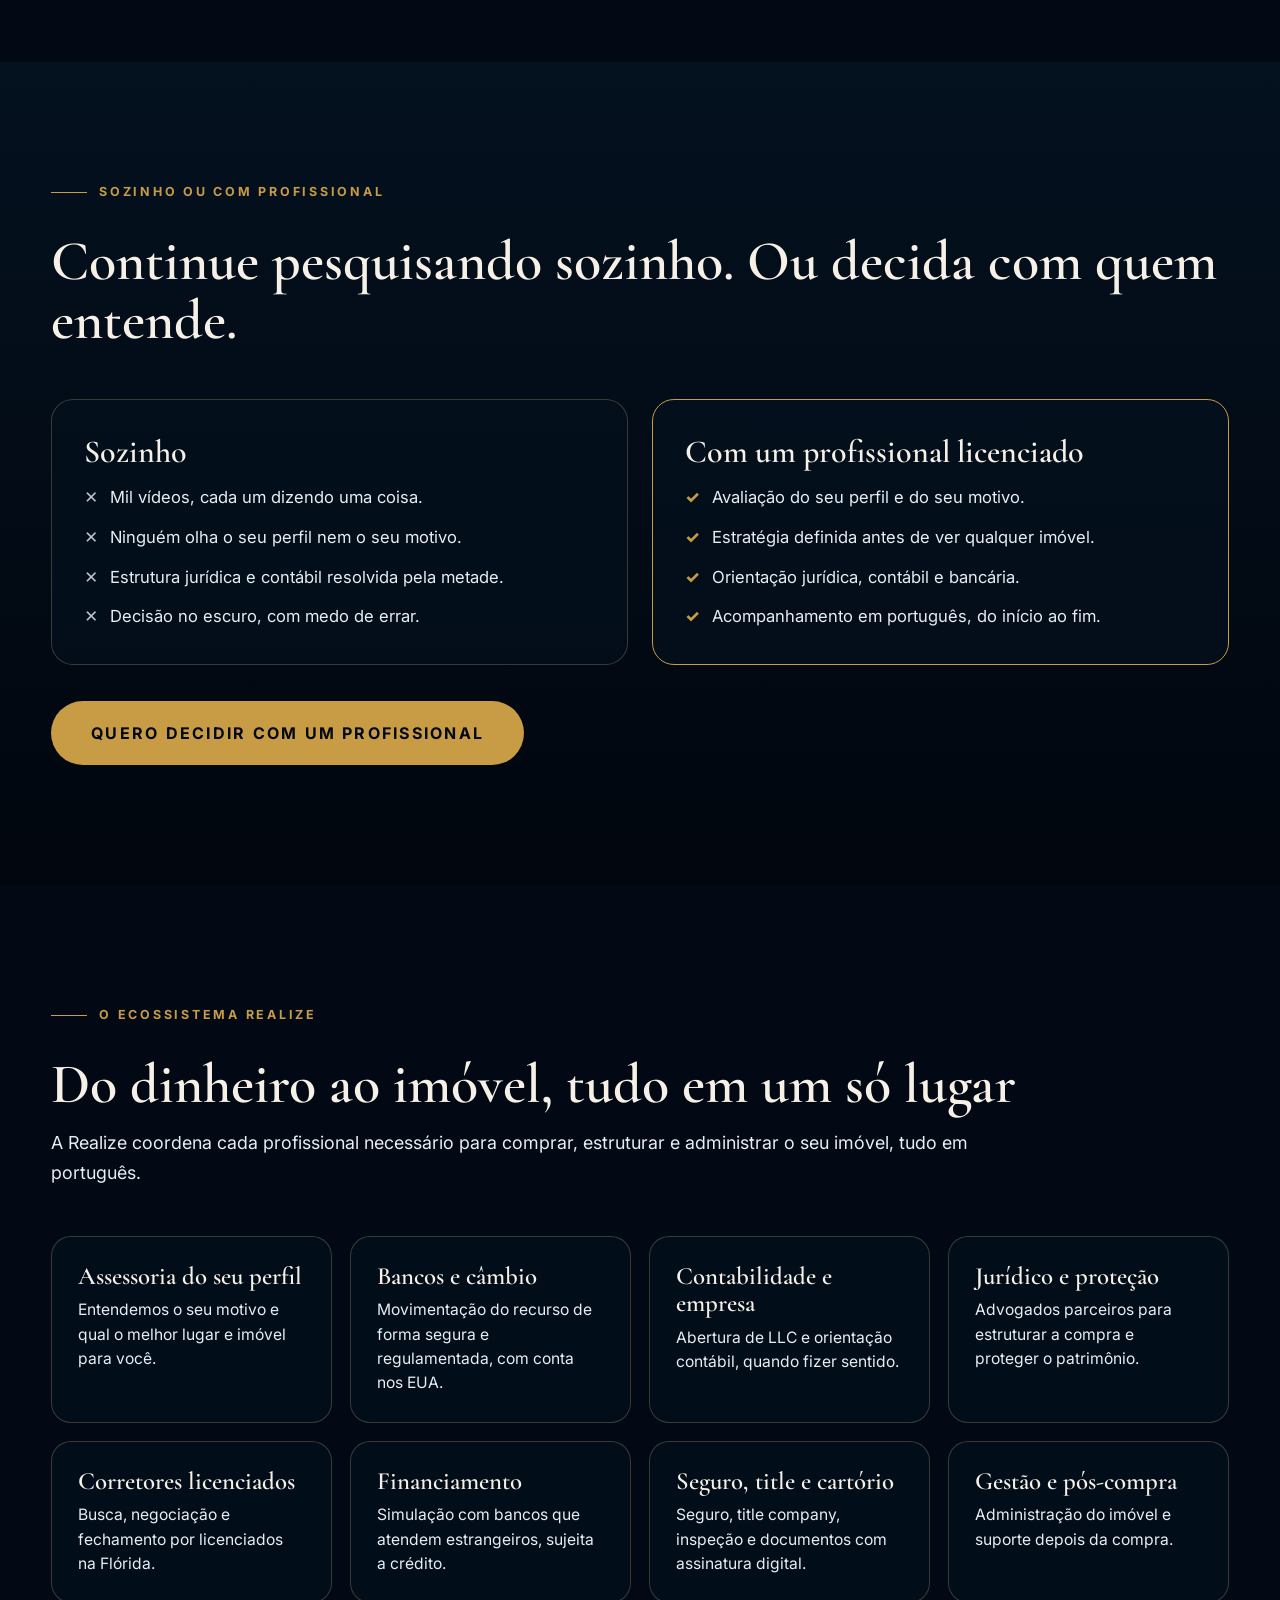
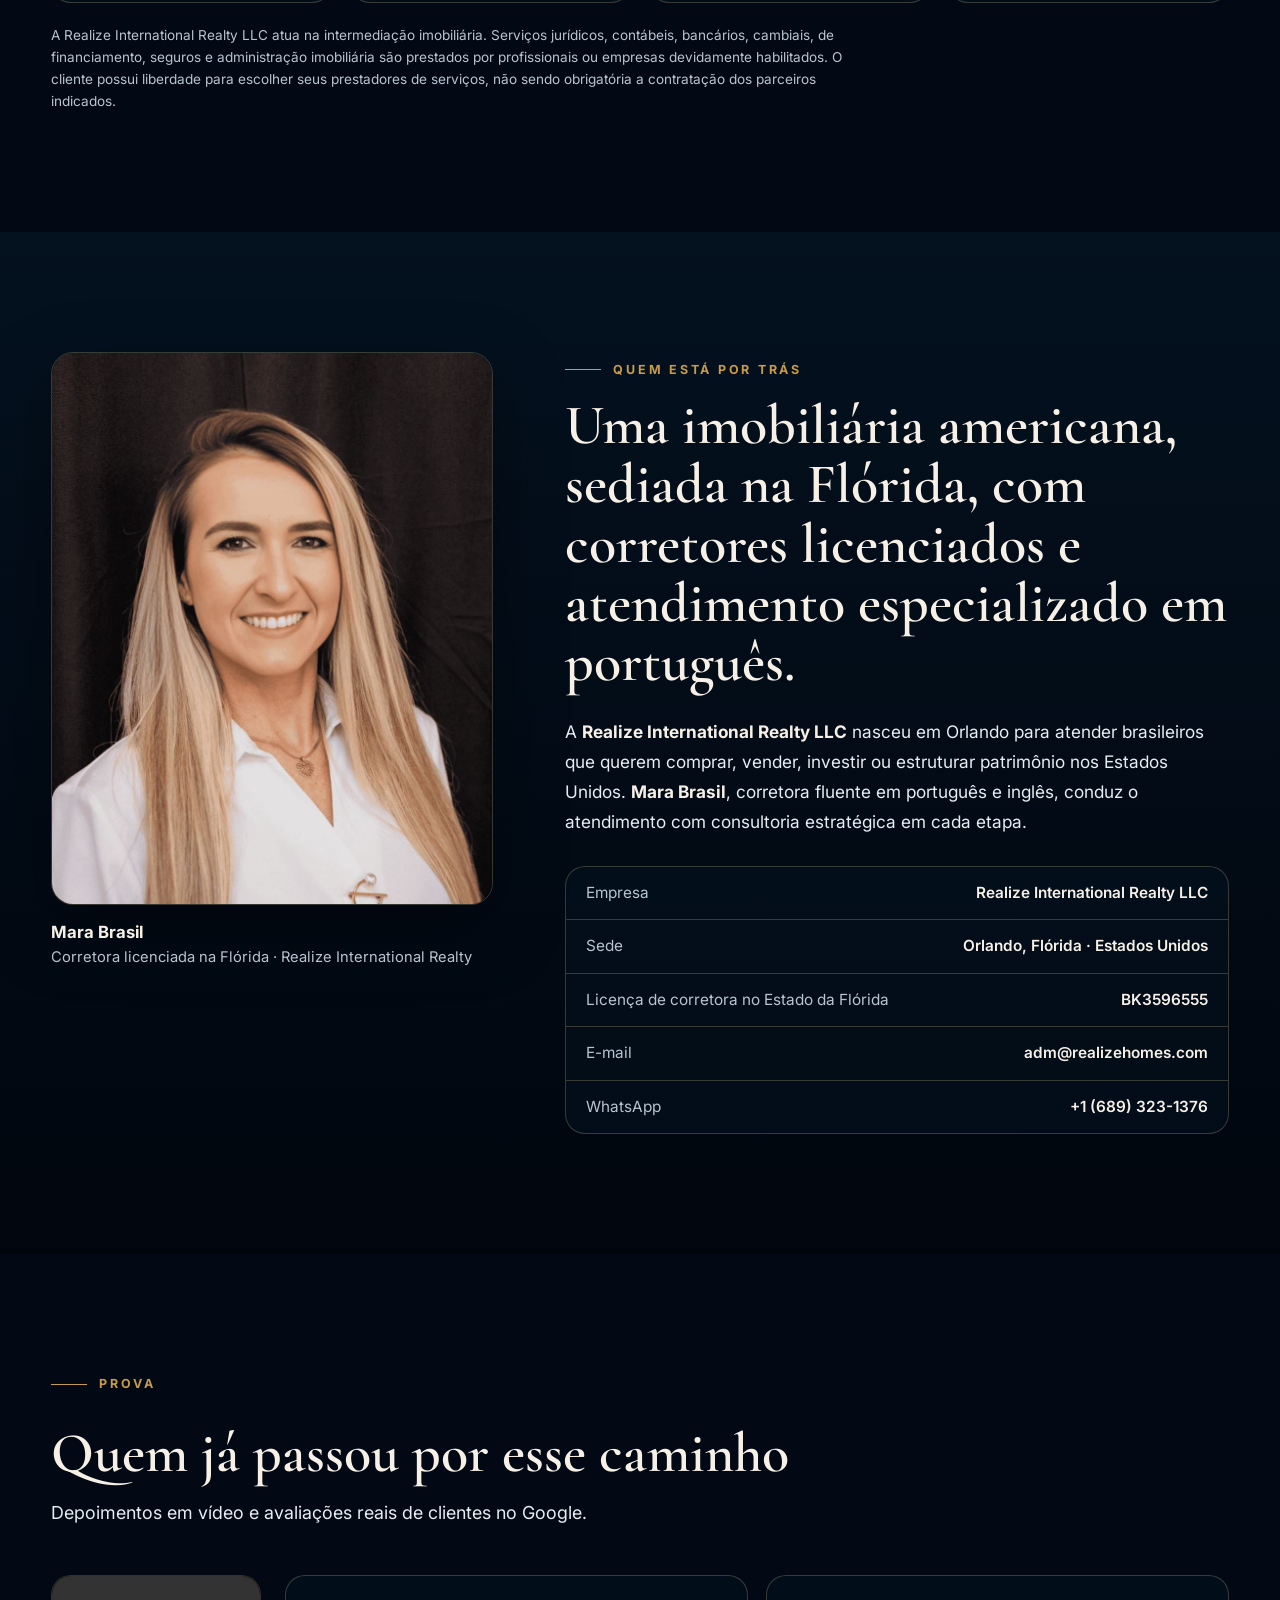
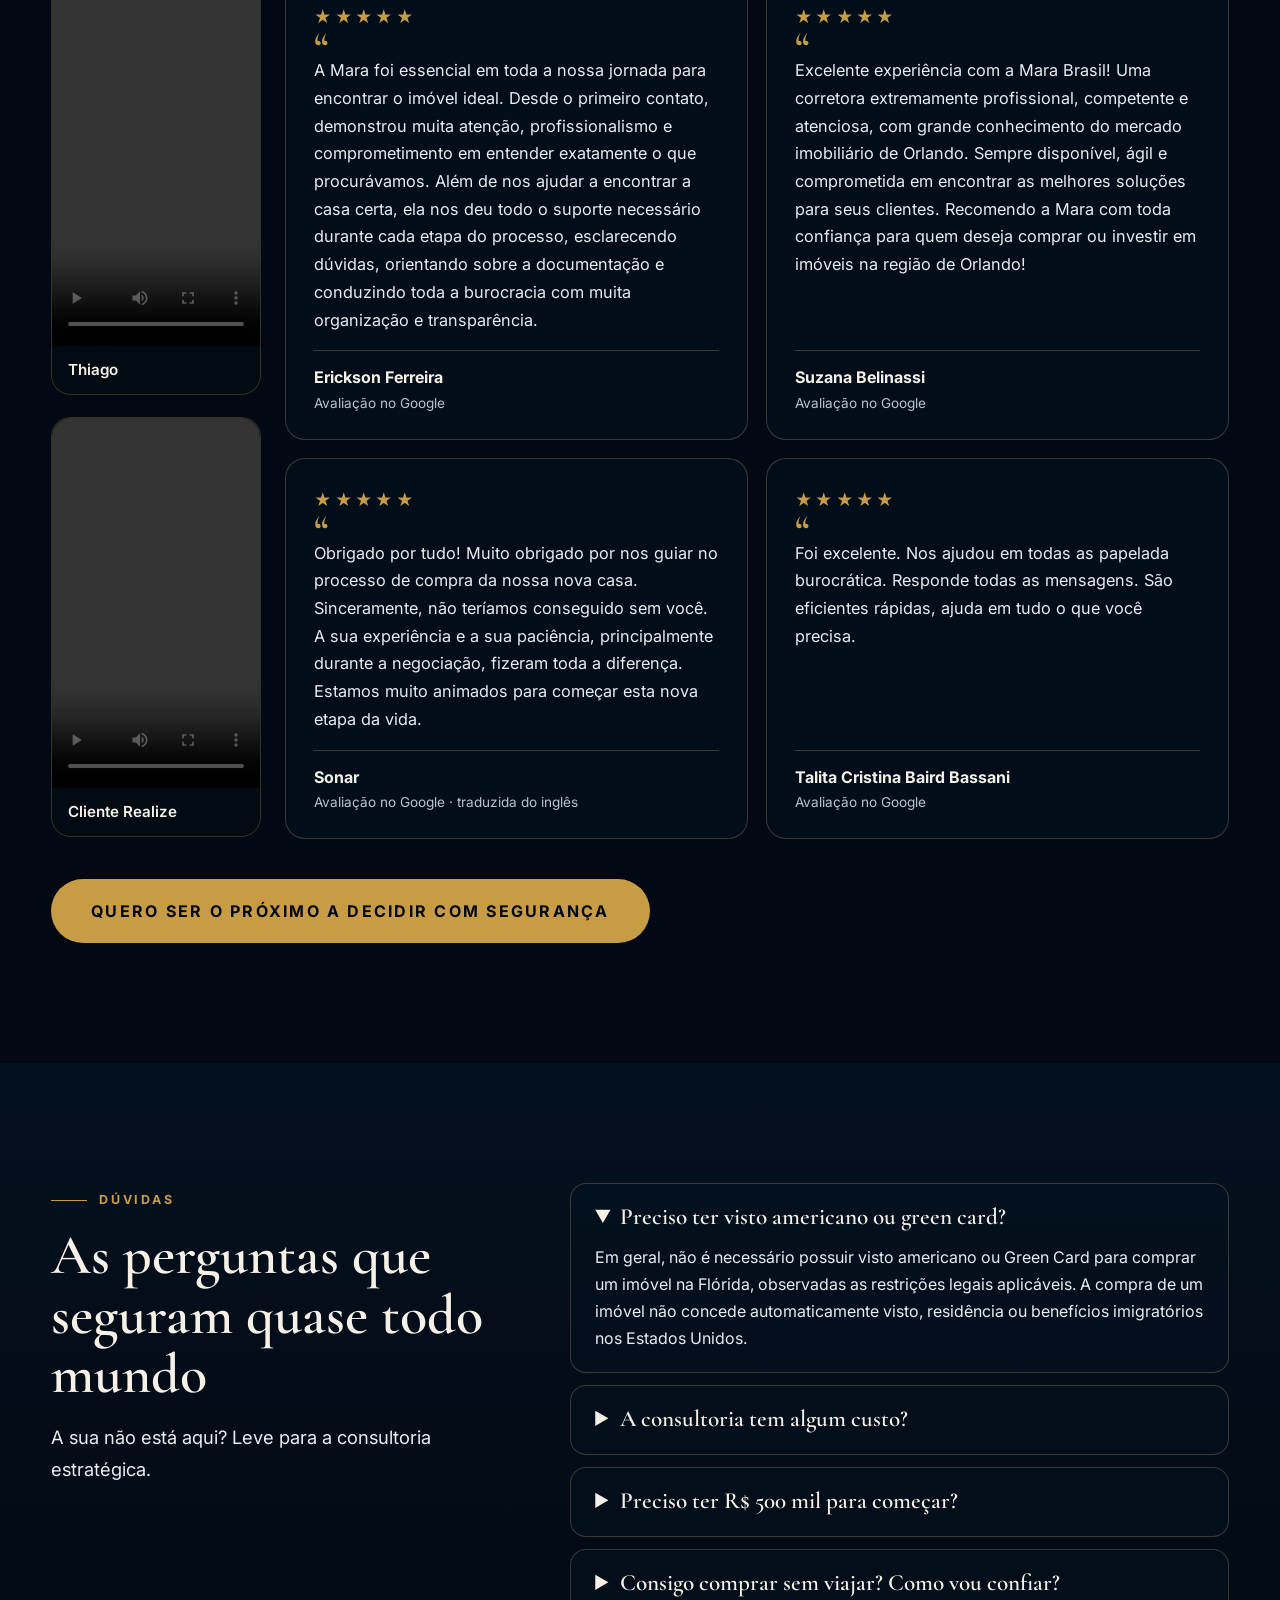
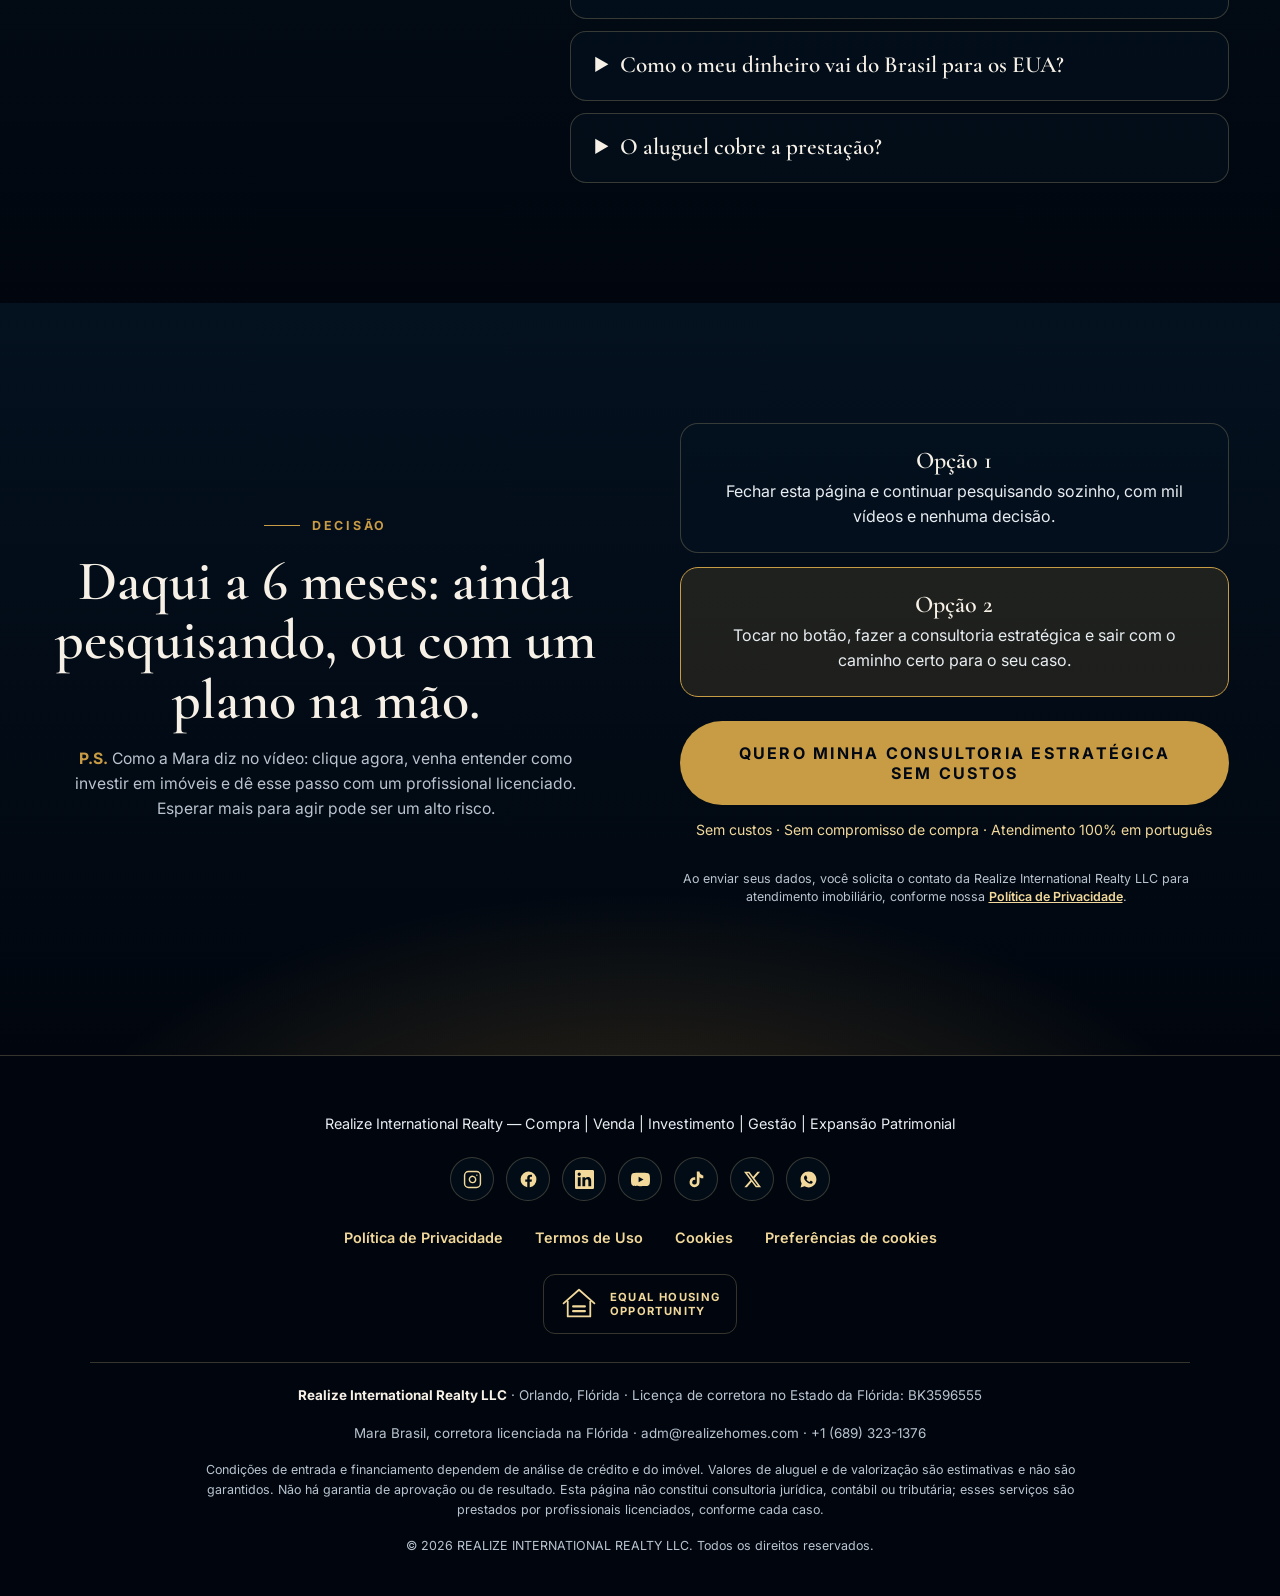
==== commit c20a0810: "Remove a fileira de links de sites e redes da seção Quem está por trás Co-Authored-By: Claude Sonnet" ====
--- a/index.html
+++ b/index.html
@@ -169,17 +169,6 @@
       <div class="trust-row"><span>Licença de corretora no Estado da Flórida</span><b>BK3596555</b></div>
       <div class="trust-row"><span>E-mail</span><b>adm@realizehomes.com</b></div>
       <div class="trust-row"><span>WhatsApp</span><b>+1 (689) 323-1376</b></div>
-    </div>
-    <div class="social">
-      <a href="https://realizehomes.com" target="_blank" rel="noopener">realizehomes.com</a>
-      <a href="https://marabrasilimoveis.com" target="_blank" rel="noopener">marabrasilimoveis.com</a>
-      <a href="https://www.instagram.com/realizerealty_/" target="_blank" rel="noopener">Instagram Realize</a>
-      <a href="https://www.instagram.com/marabrasilorlando/" target="_blank" rel="noopener">Instagram Mara</a>
-      <a href="https://www.instagram.com/wendellbrasil_/" target="_blank" rel="noopener">Instagram Wendell</a>
-      <a href="https://www.facebook.com/marabrasilorlando" target="_blank" rel="noopener">Facebook</a>
-      <a href="https://www.linkedin.com/company/realize-realty-a-imobili%C3%A1ria-brasileira-na-fl%C3%B3rida/" target="_blank" rel="noopener">LinkedIn</a>
-      <a href="https://www.youtube.com/@realizerealtyflorida" target="_blank" rel="noopener">YouTube</a>
-      <a href="https://www.tiktok.com/@realizerealty" target="_blank" rel="noopener">TikTok</a>
     </div>
   </div>
 </div></section>
--- a/css/page.css
+++ b/css/page.css
@@ -444,3 +444,9 @@
   .cookie2-actions .btn{flex:1 1 100%}
   .pref{gap:14px}
 }
+
+/* Foto da Mara: moldura vertical, com folga acima da cabeça */
+.photo img{aspect-ratio:4/5;object-fit:cover;object-position:50% 10%}
+@media(max-width:759px){
+  .photo img{aspect-ratio:4/5;object-position:50% 10%}
+}
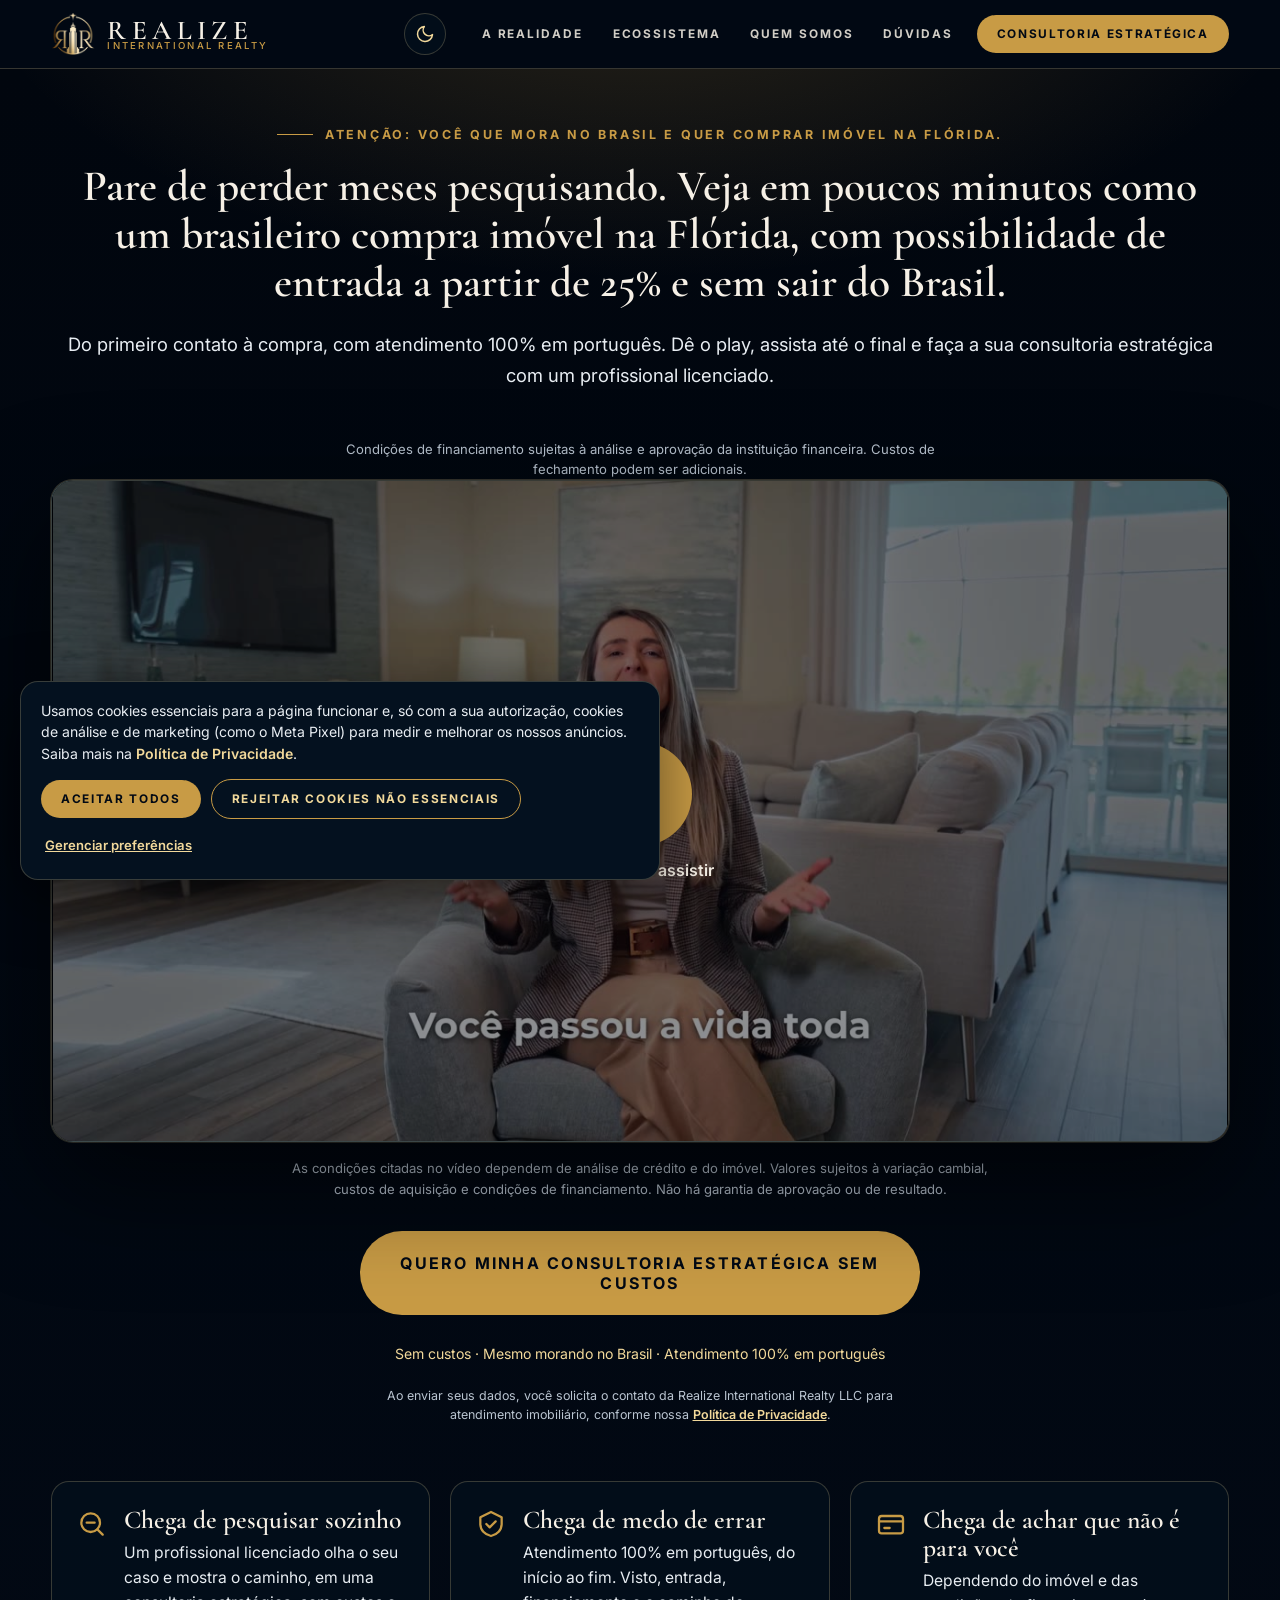
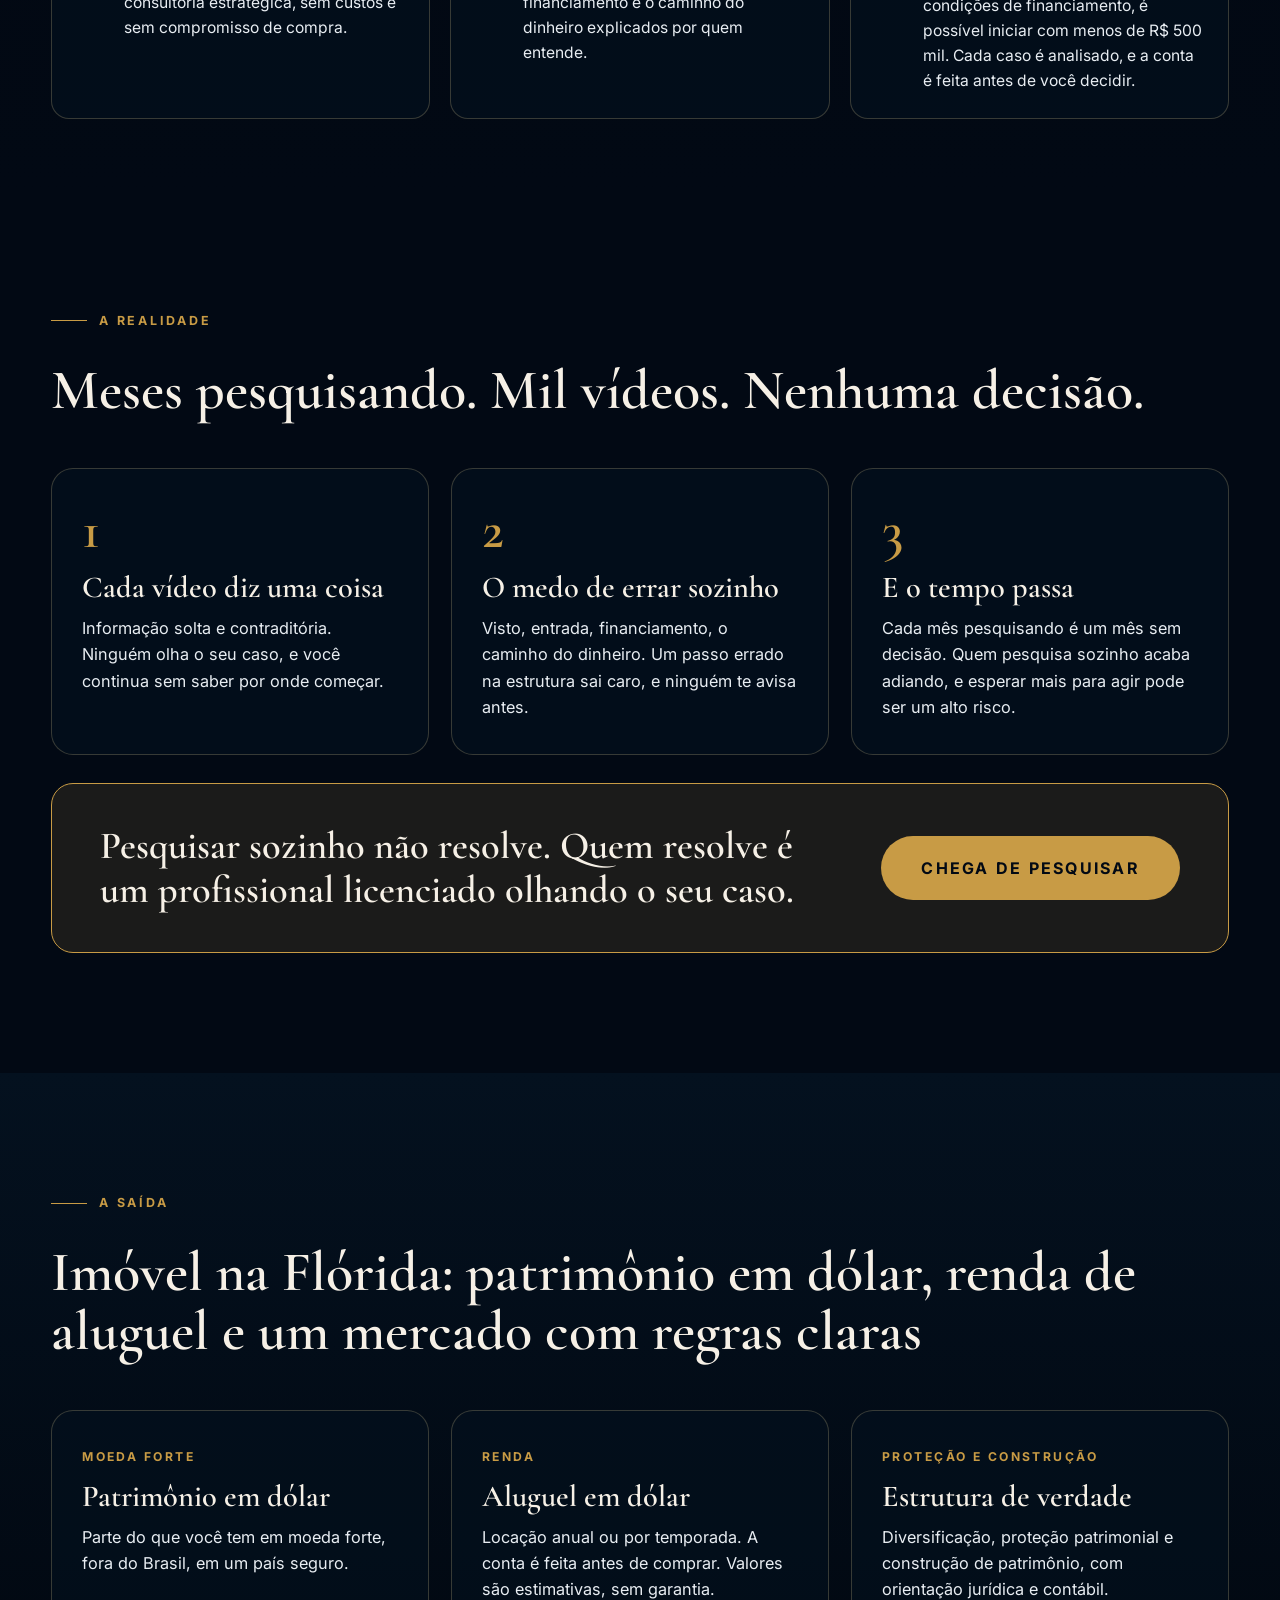
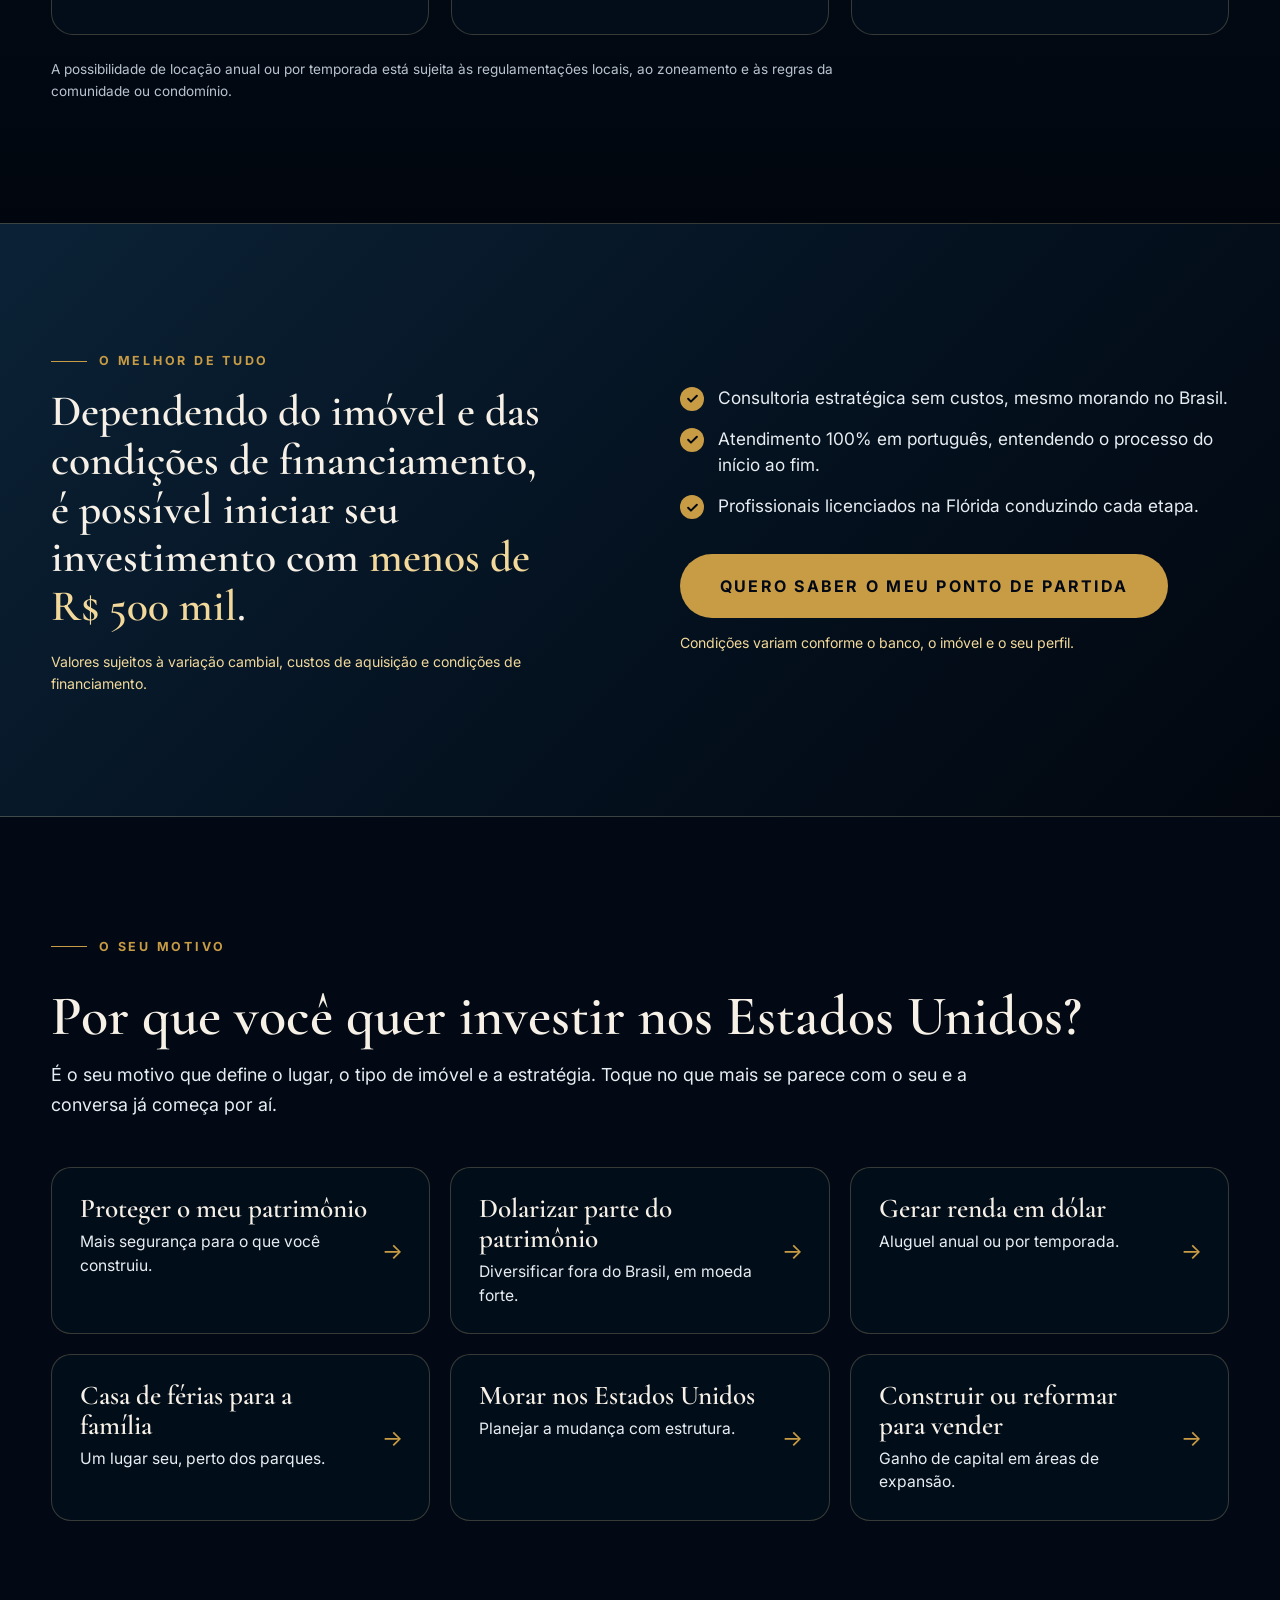
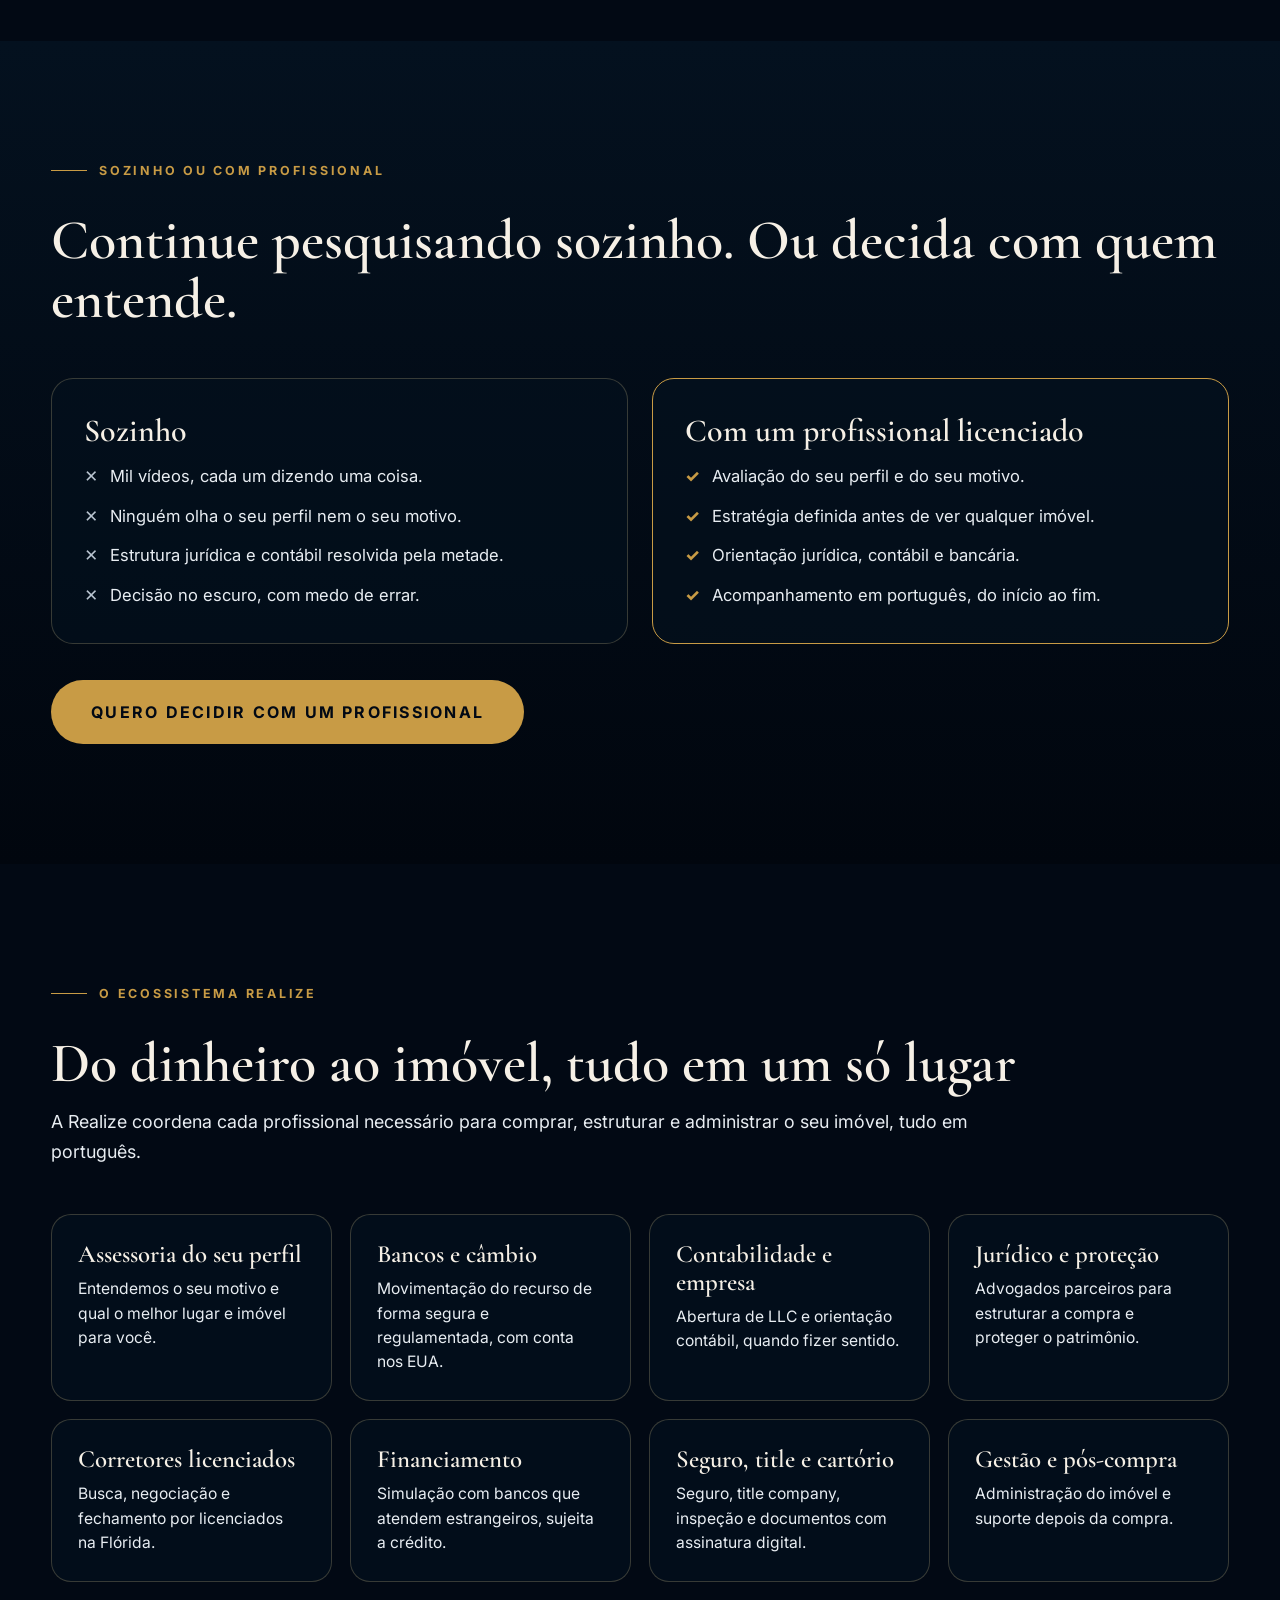
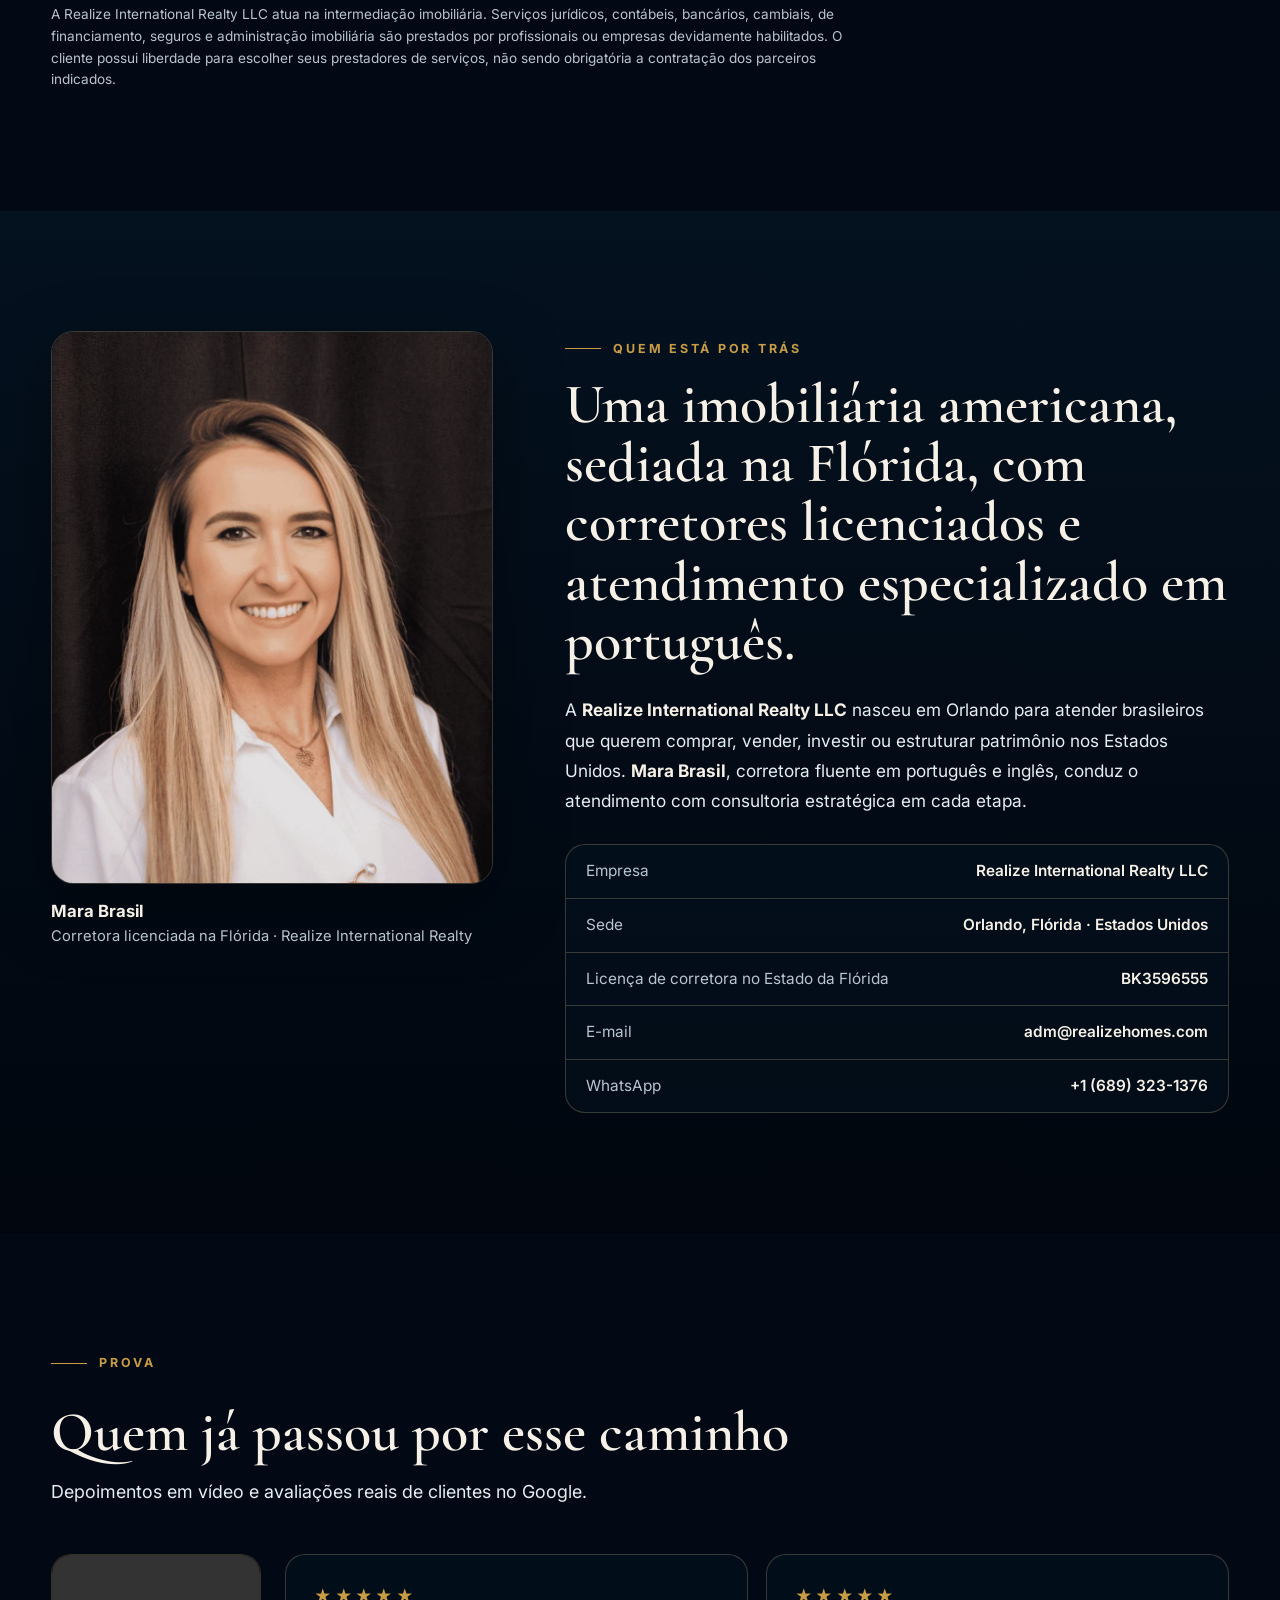
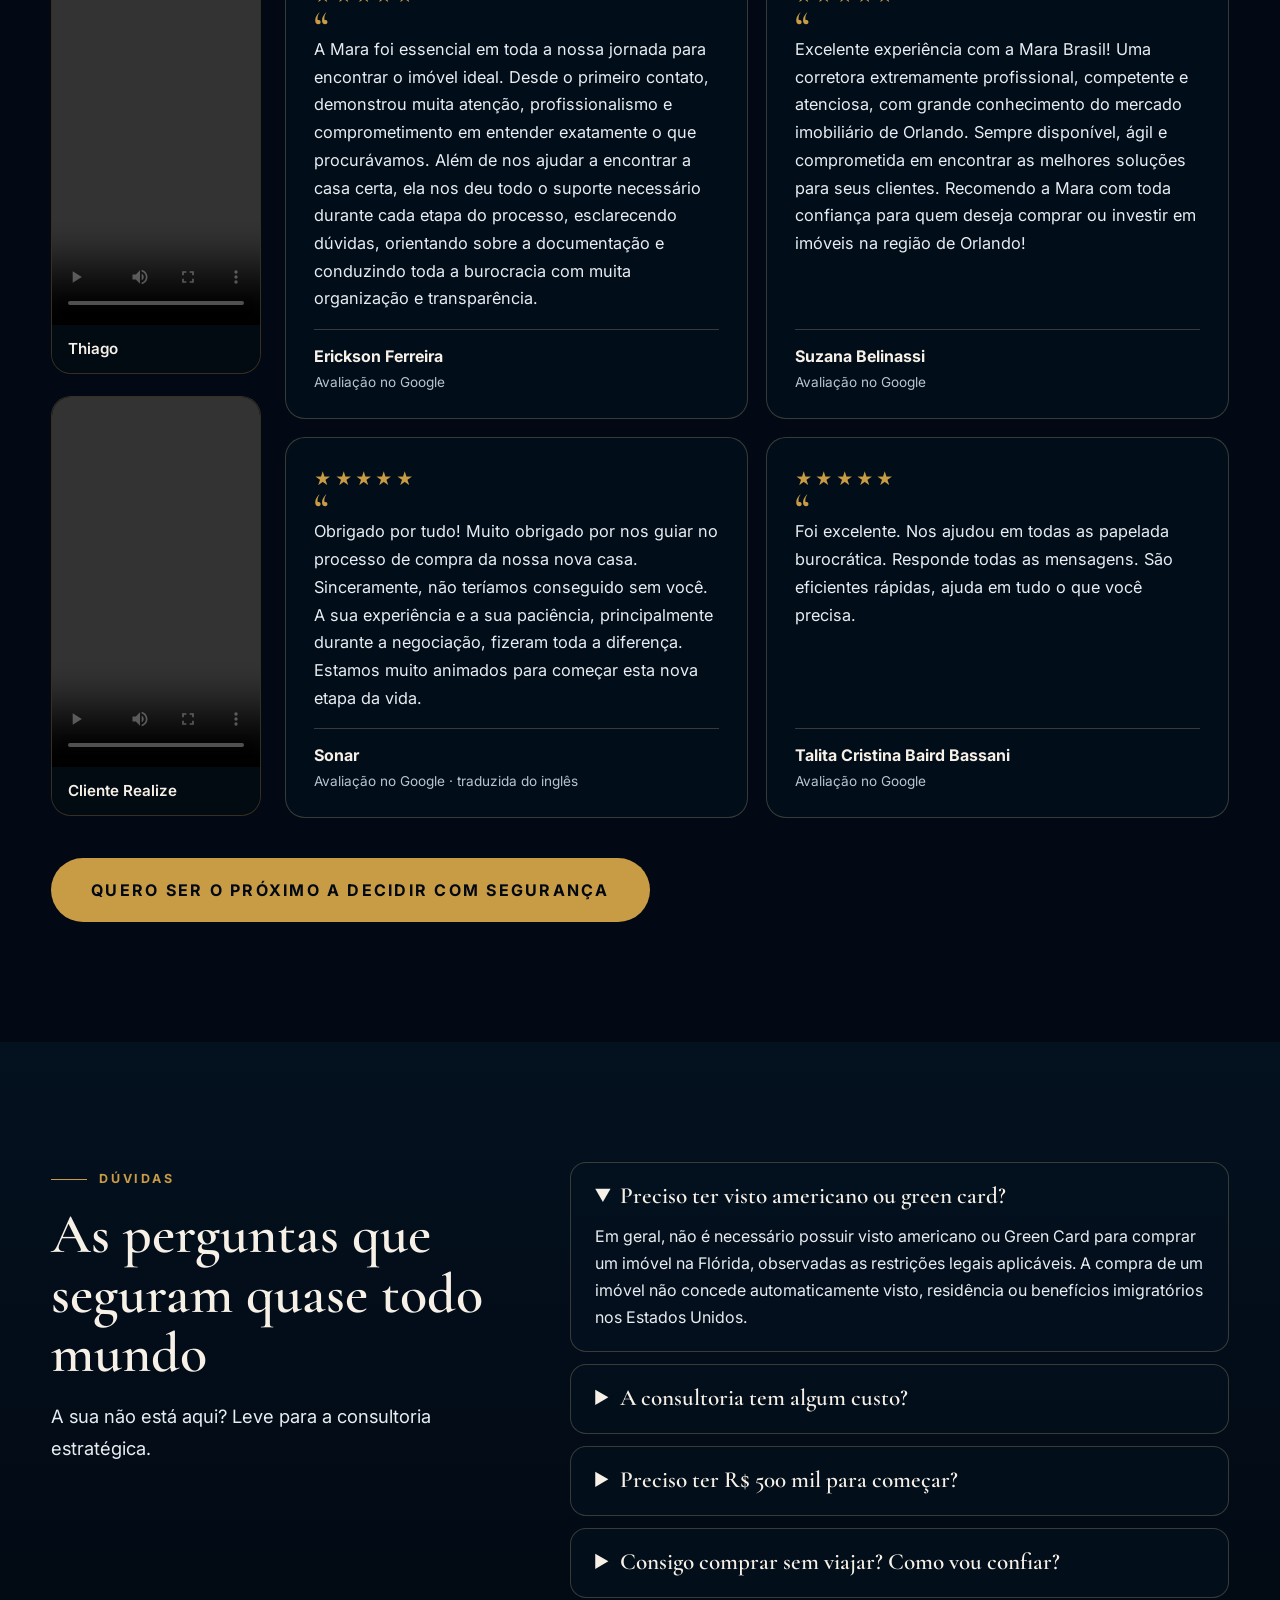
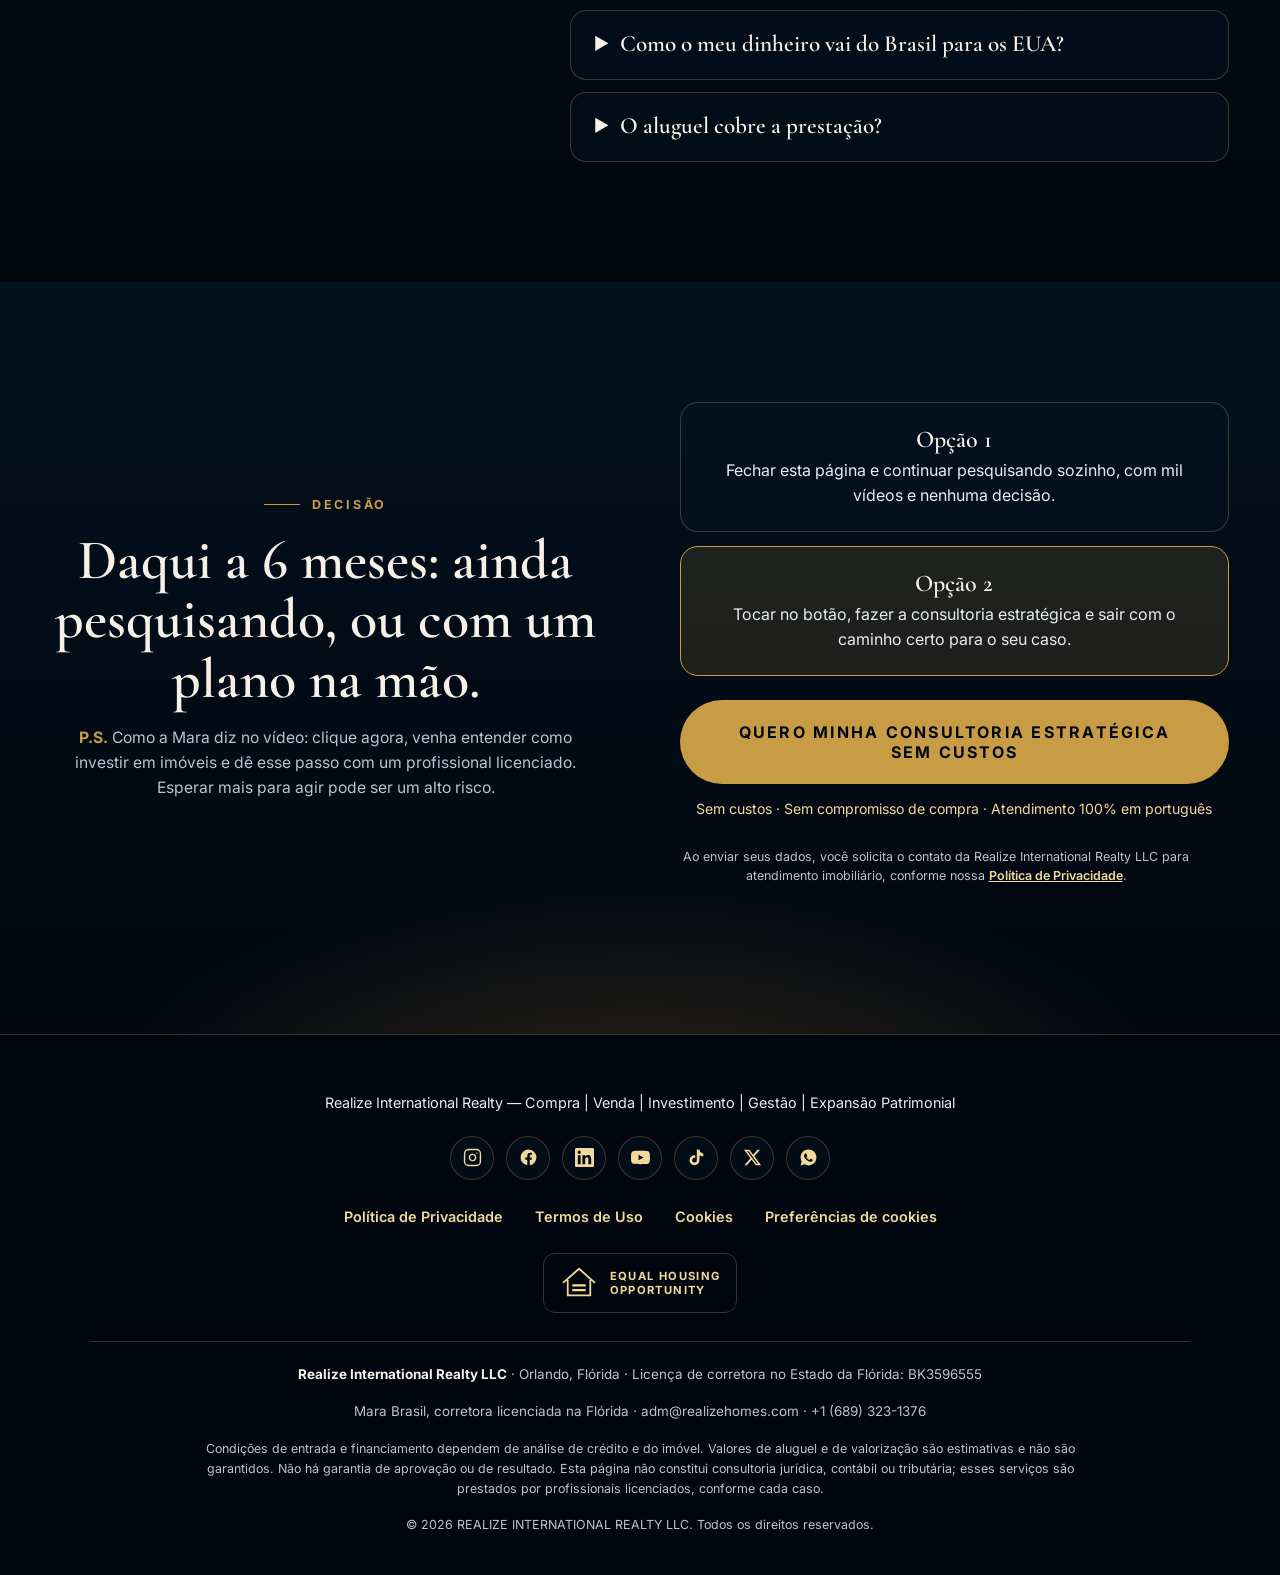
==== commit a0b96b3d: "Título principal: frase mais curta (poucos minutos) e tamanho um pouco menor Co-Authored-By: Claude " ====
--- a/index.html
+++ b/index.html
@@ -26,7 +26,7 @@
 <!-- 1. HOOK + VSL -->
 <section class="vsl-hero"><div class="box">
   <span class="eyebrow">Atenção: você que mora no Brasil e quer comprar imóvel na Flórida.</span>
-  <h1>Pare de perder meses pesquisando. Veja em pouco mais de 1 minuto como um brasileiro compra imóvel na Flórida, com possibilidade de entrada a partir de 25% e sem sair do Brasil.</h1>
+  <h1>Pare de perder meses pesquisando. Veja em poucos minutos como um brasileiro compra imóvel na Flórida, com possibilidade de entrada a partir de 25% e sem sair do Brasil.</h1>
   <p class="lead-p">Do primeiro contato à compra, com atendimento 100% em português. Dê o play, assista até o final e faça a sua consultoria estratégica com um profissional licenciado.</p>
   <p class="legal-mini">Condições de financiamento sujeitas à análise e aprovação da instituição financeira. Custos de fechamento podem ser adicionais.</p>
 
--- a/css/page.css
+++ b/css/page.css
@@ -446,7 +446,11 @@
 }
 
 /* Foto da Mara: moldura vertical, com folga acima da cabeça */
-.photo img{aspect-ratio:4/5;object-fit:cover;object-position:50% 10%}
+.photo img{aspect-ratio:4/5;object-fit:cover;object-position:50% 0%}
 @media(max-width:759px){
-  .photo img{aspect-ratio:4/5;object-position:50% 10%}
-}
+  .photo img{aspect-ratio:4/5;object-position:50% 0%}
+}
+
+/* Título principal um pouco menor */
+.vsl-hero h1{font-size:clamp(1.6rem,3.4vw,3.15rem);line-height:1.1}
+@media(max-width:759px){.vsl-hero h1{font-size:1.45rem}}
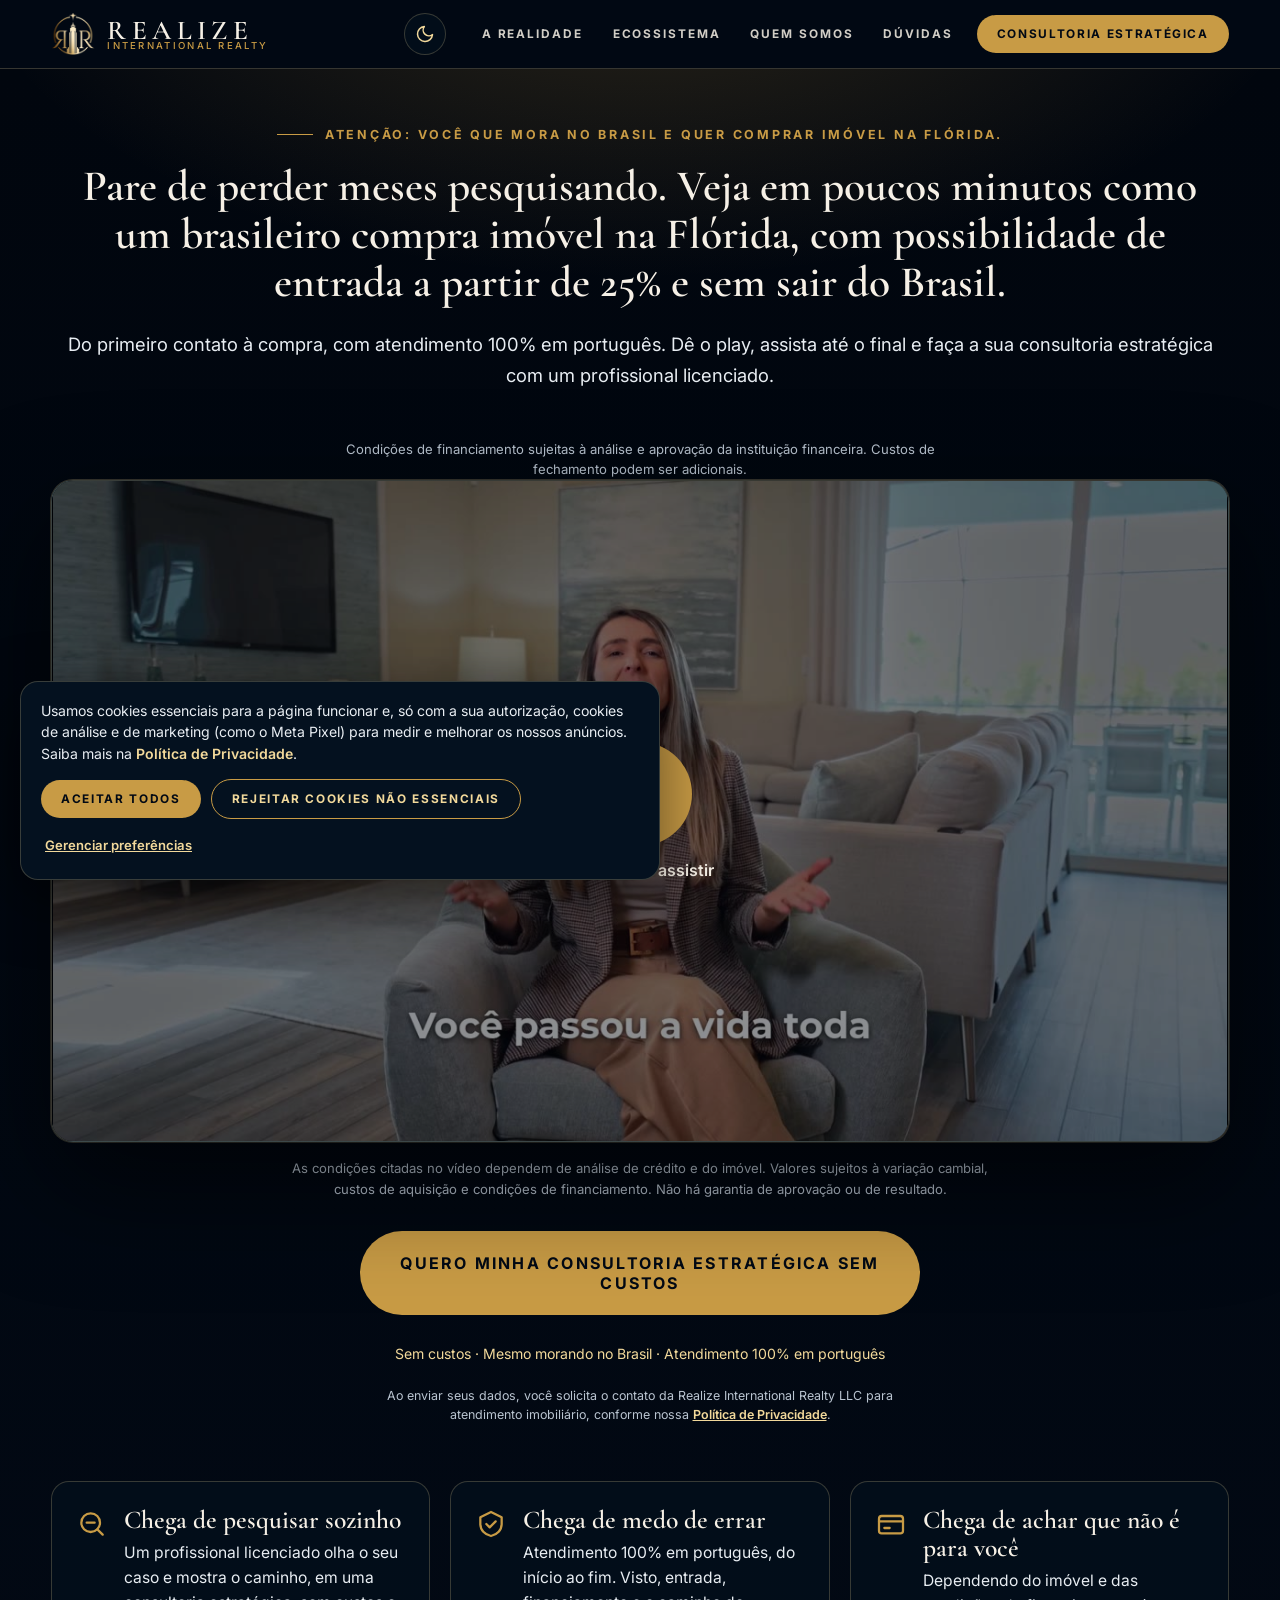
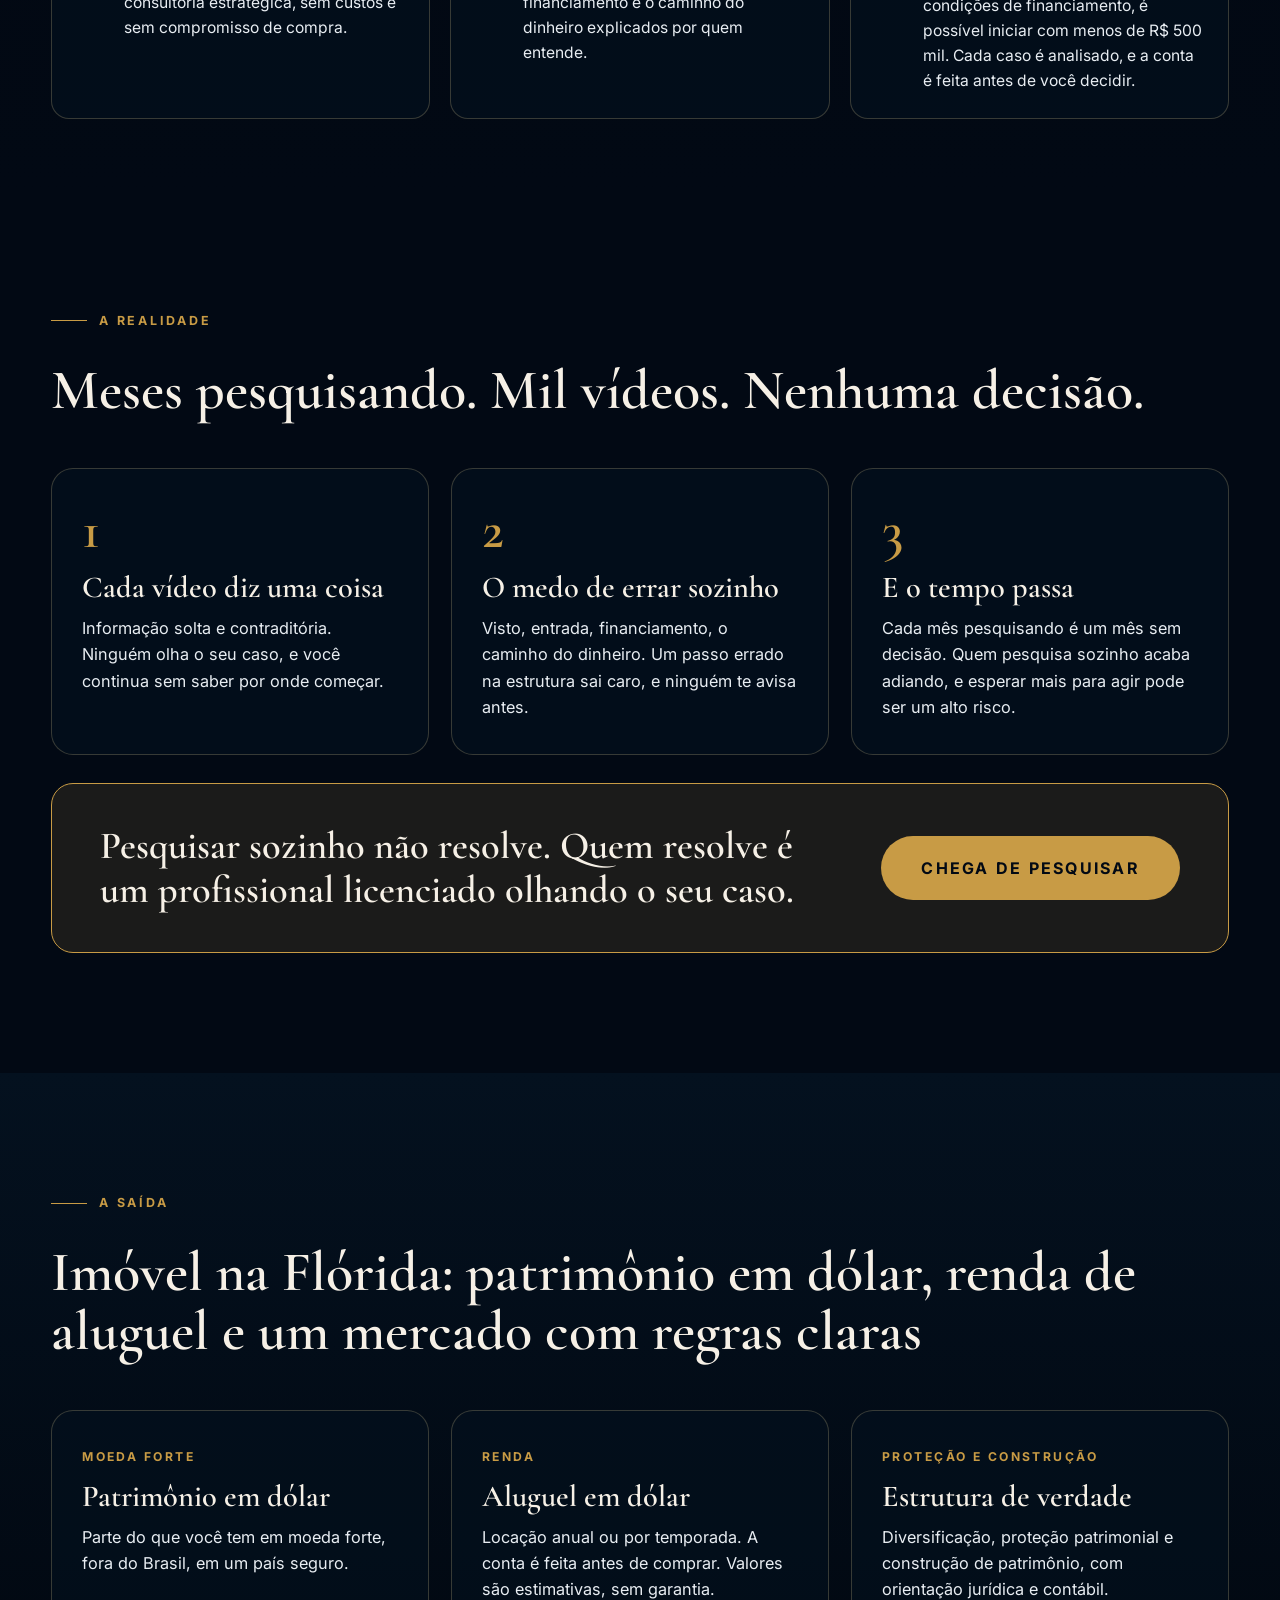
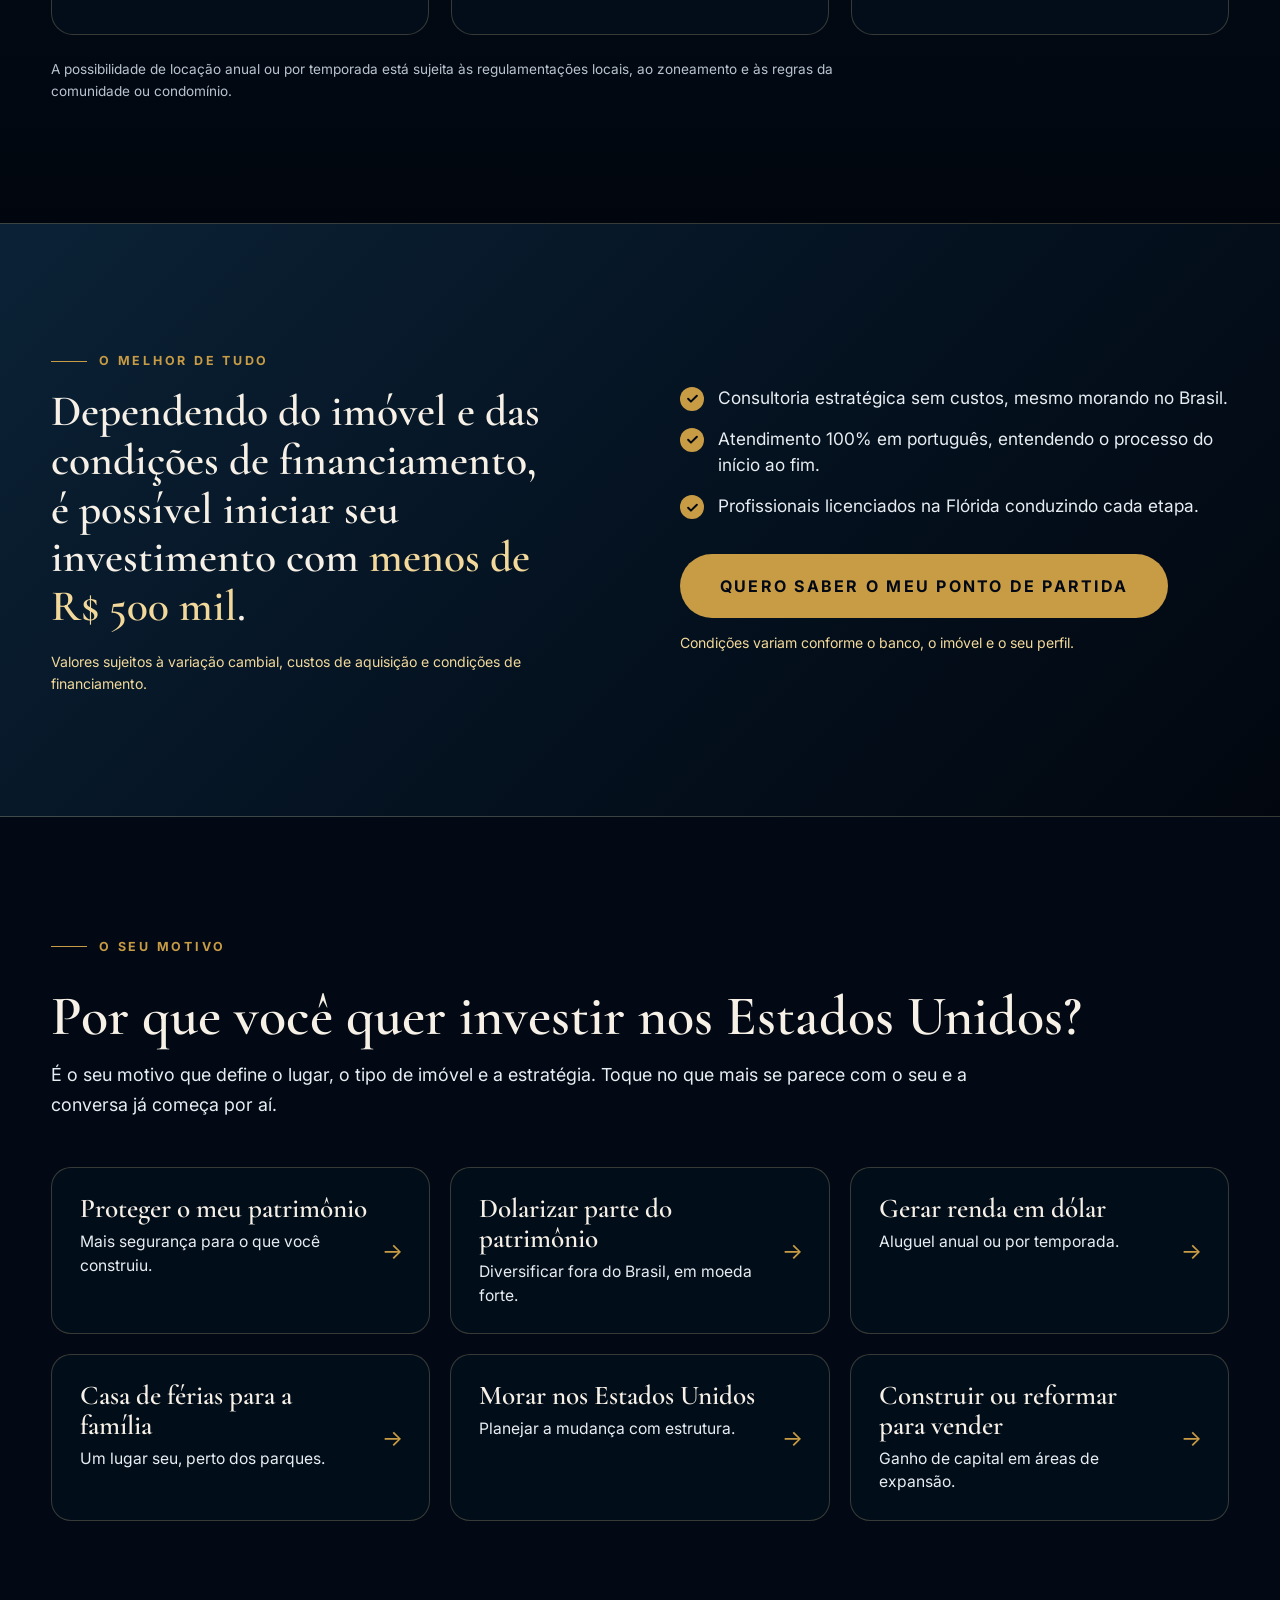
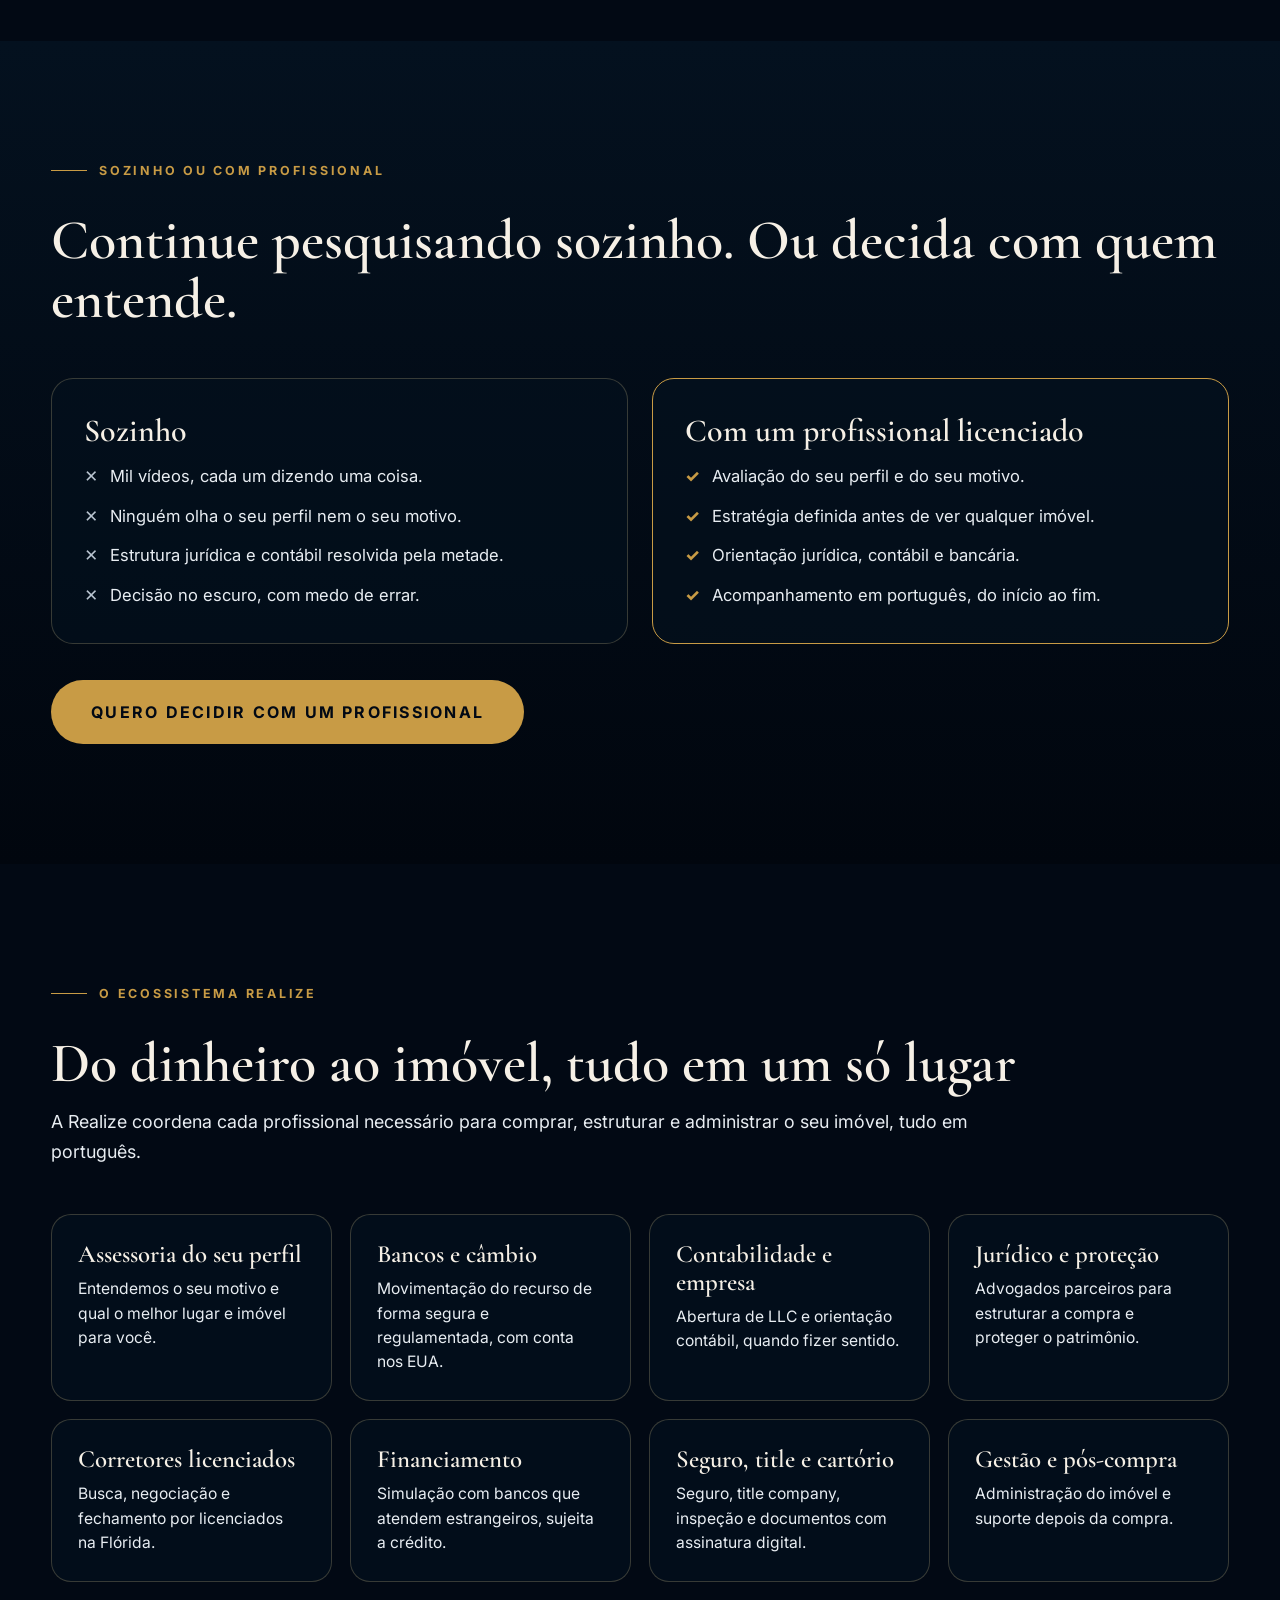
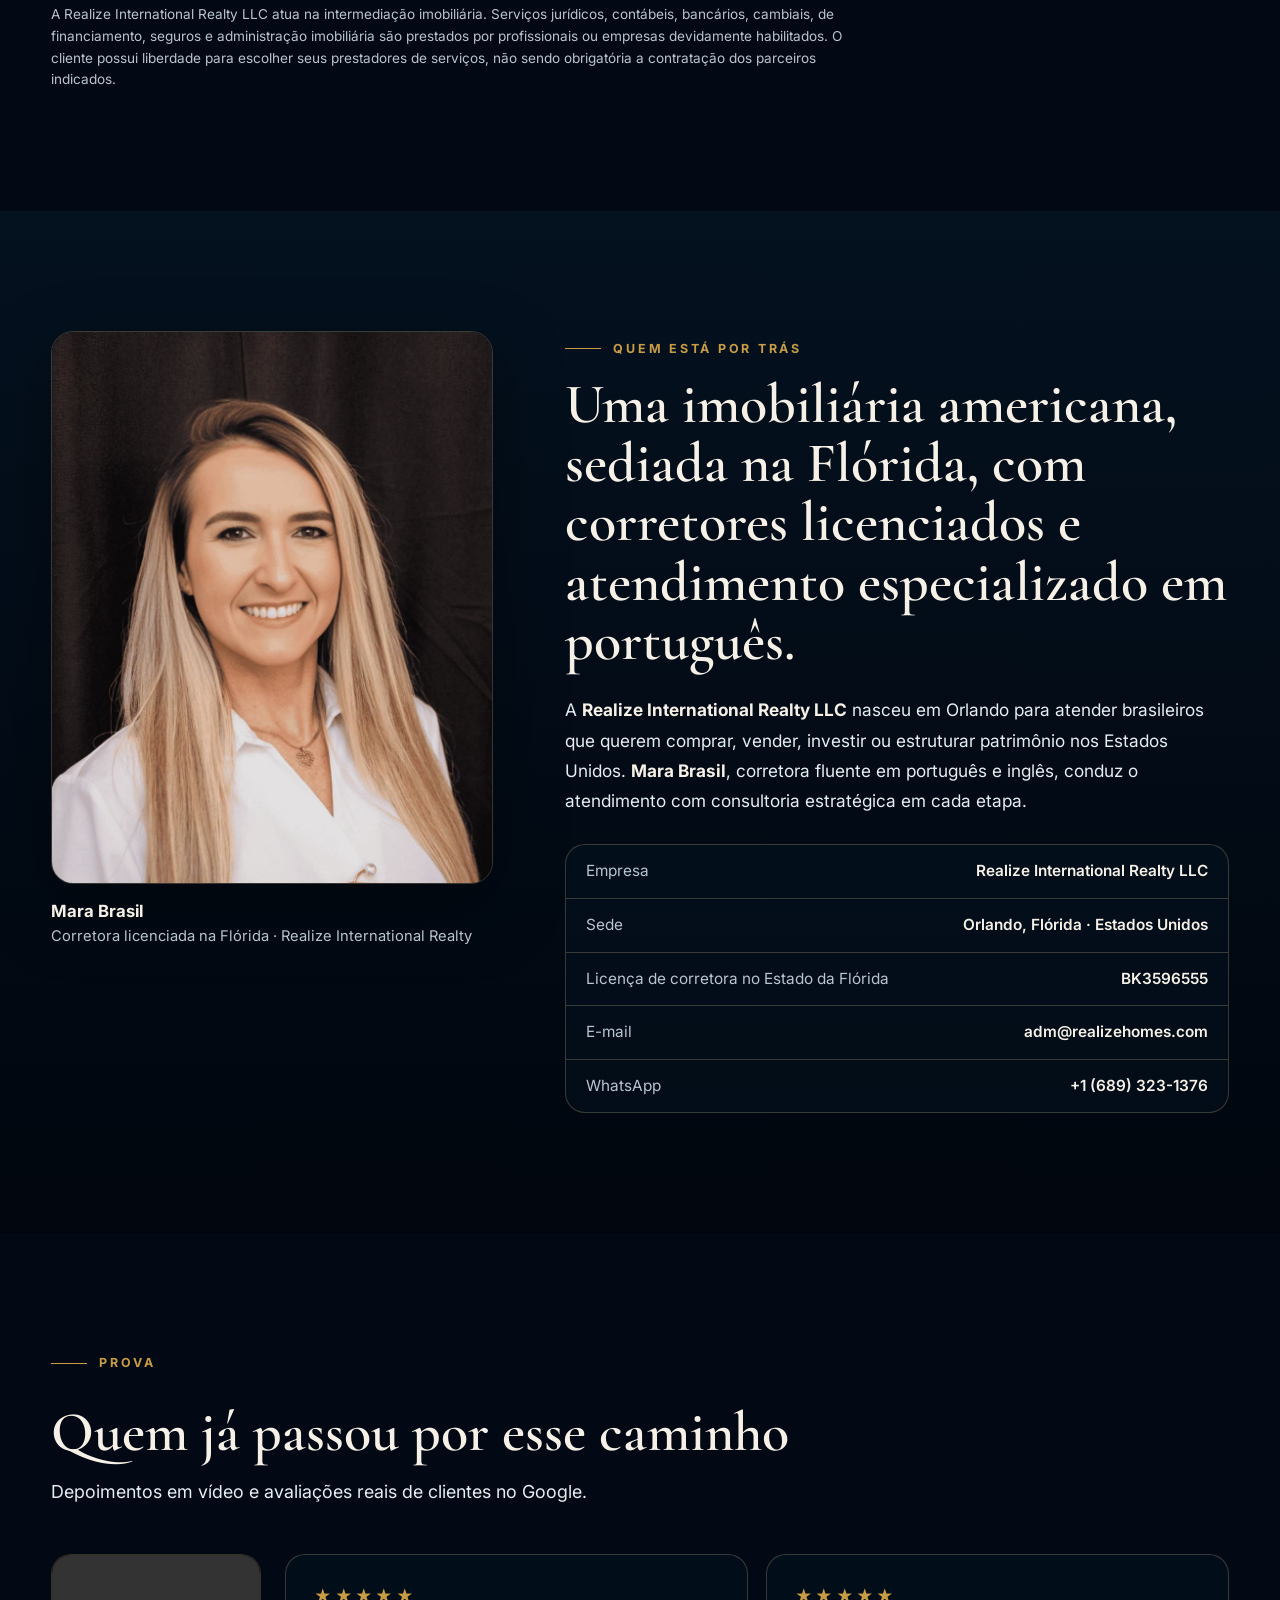
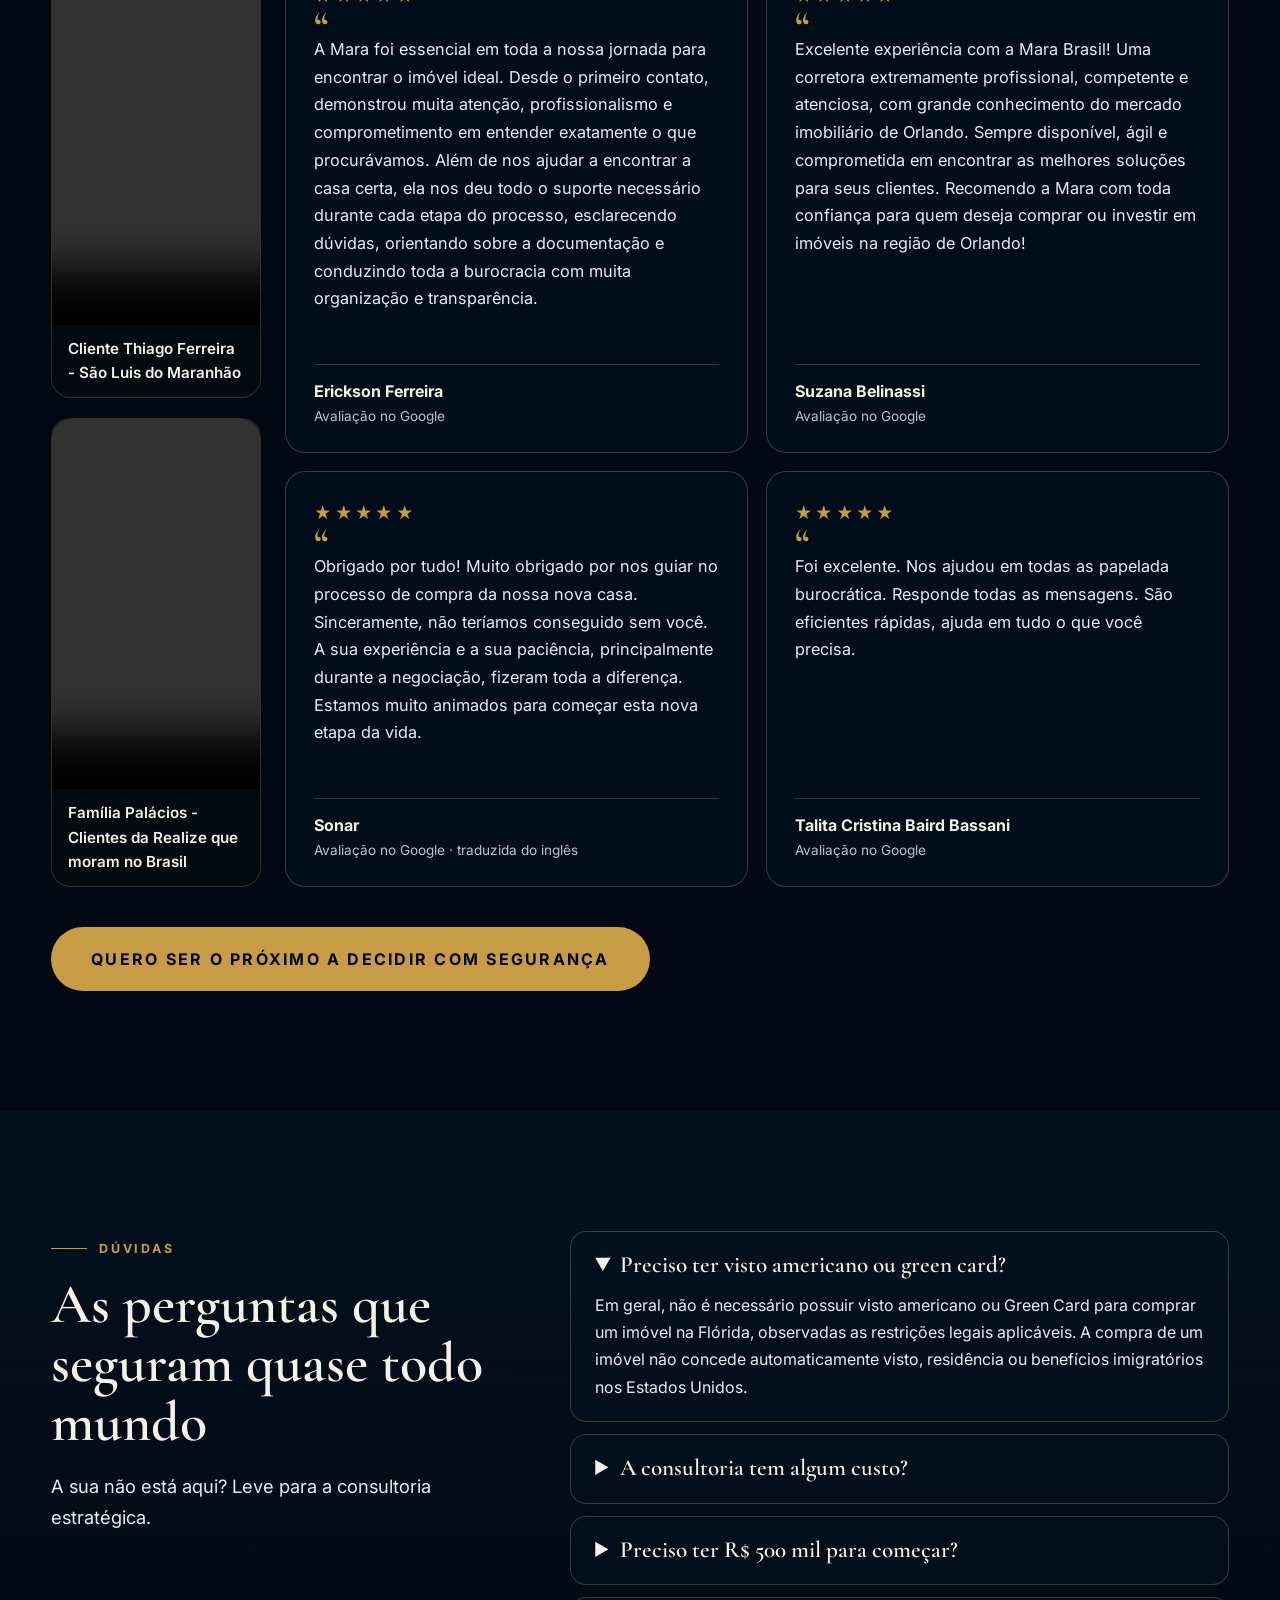
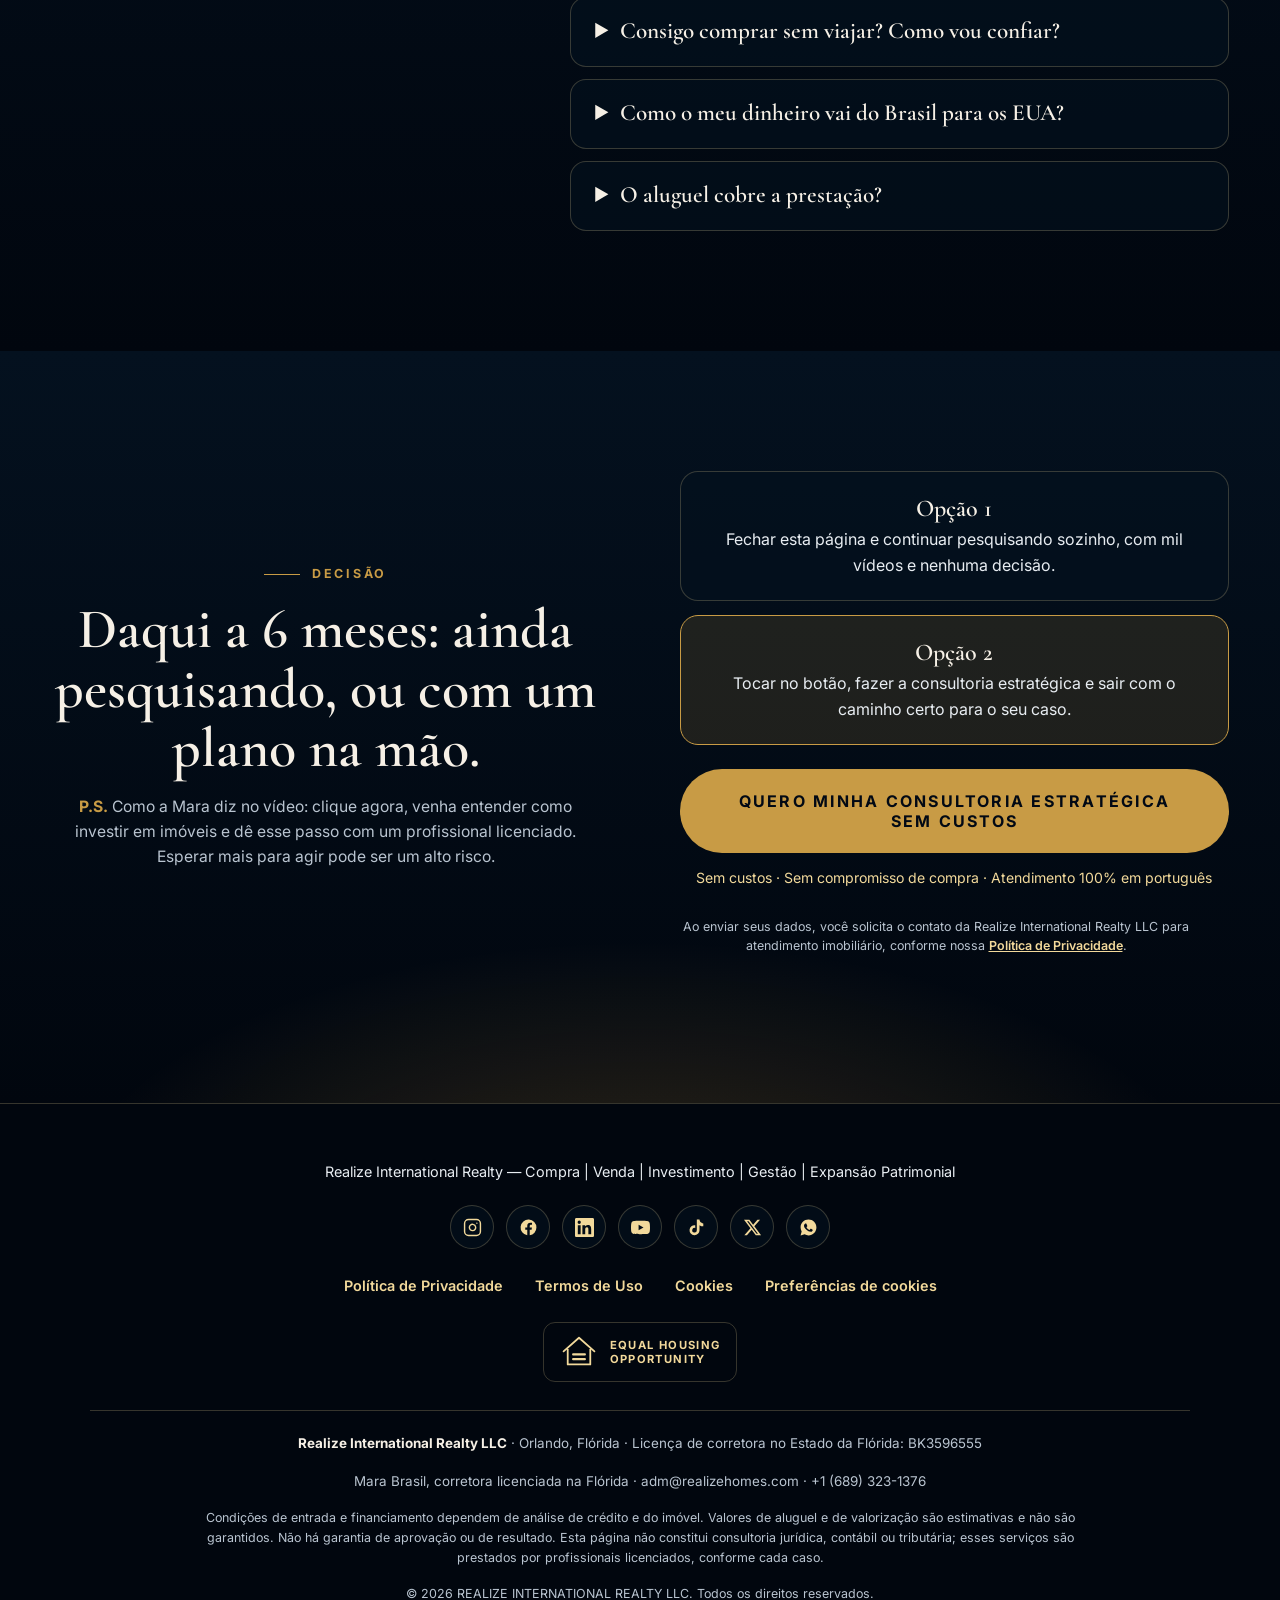
==== commit 0ffdd782: "Legendas dos depoimentos em vídeo: nomes e origem dos clientes Co-Authored-By: Claude Sonnet 5.5 <no" ====
--- a/index.html
+++ b/index.html
@@ -181,8 +181,8 @@
     <p>Depoimentos em vídeo e avaliações reais de clientes no Google.</p>
   </div>
   <div class="proof">
-    <figure class="tv"><video controls playsinline preload="metadata" src="videos/depoimento-thiago.mp4"></video><figcaption>Thiago</figcaption></figure>
-    <figure class="tv"><video controls playsinline preload="metadata" src="videos/depoimento-2.mp4"></video><figcaption>Cliente Realize</figcaption></figure>
+    <figure class="tv"><video controls playsinline preload="metadata" src="videos/depoimento-thiago.mp4"></video><figcaption>Cliente Thiago Ferreira - São Luis do Maranhão</figcaption></figure>
+    <figure class="tv"><video controls playsinline preload="metadata" src="videos/depoimento-2.mp4"></video><figcaption>Família Palácios - Clientes da Realize que moram no Brasil</figcaption></figure>
     <div class="reviews">
     <figure class="rev">
       <div class="stars" aria-label="5 estrelas">★★★★★</div>
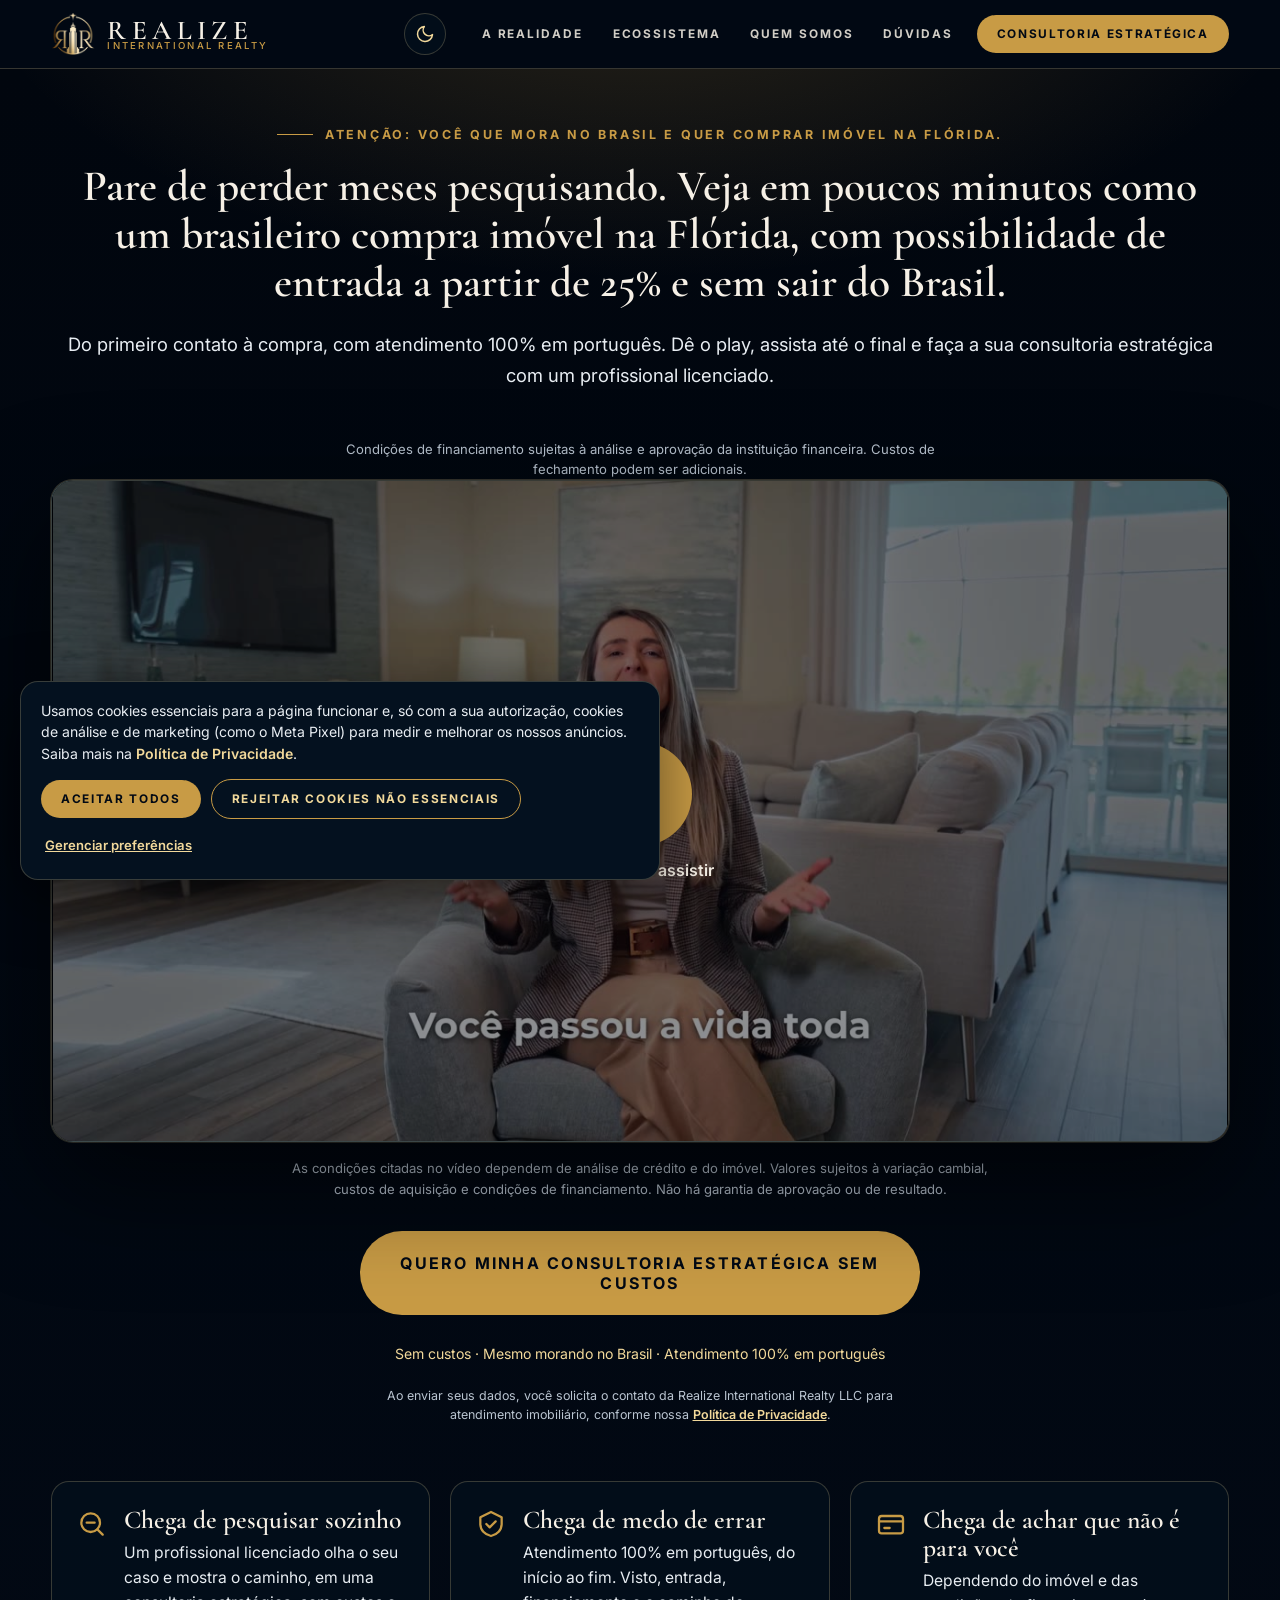
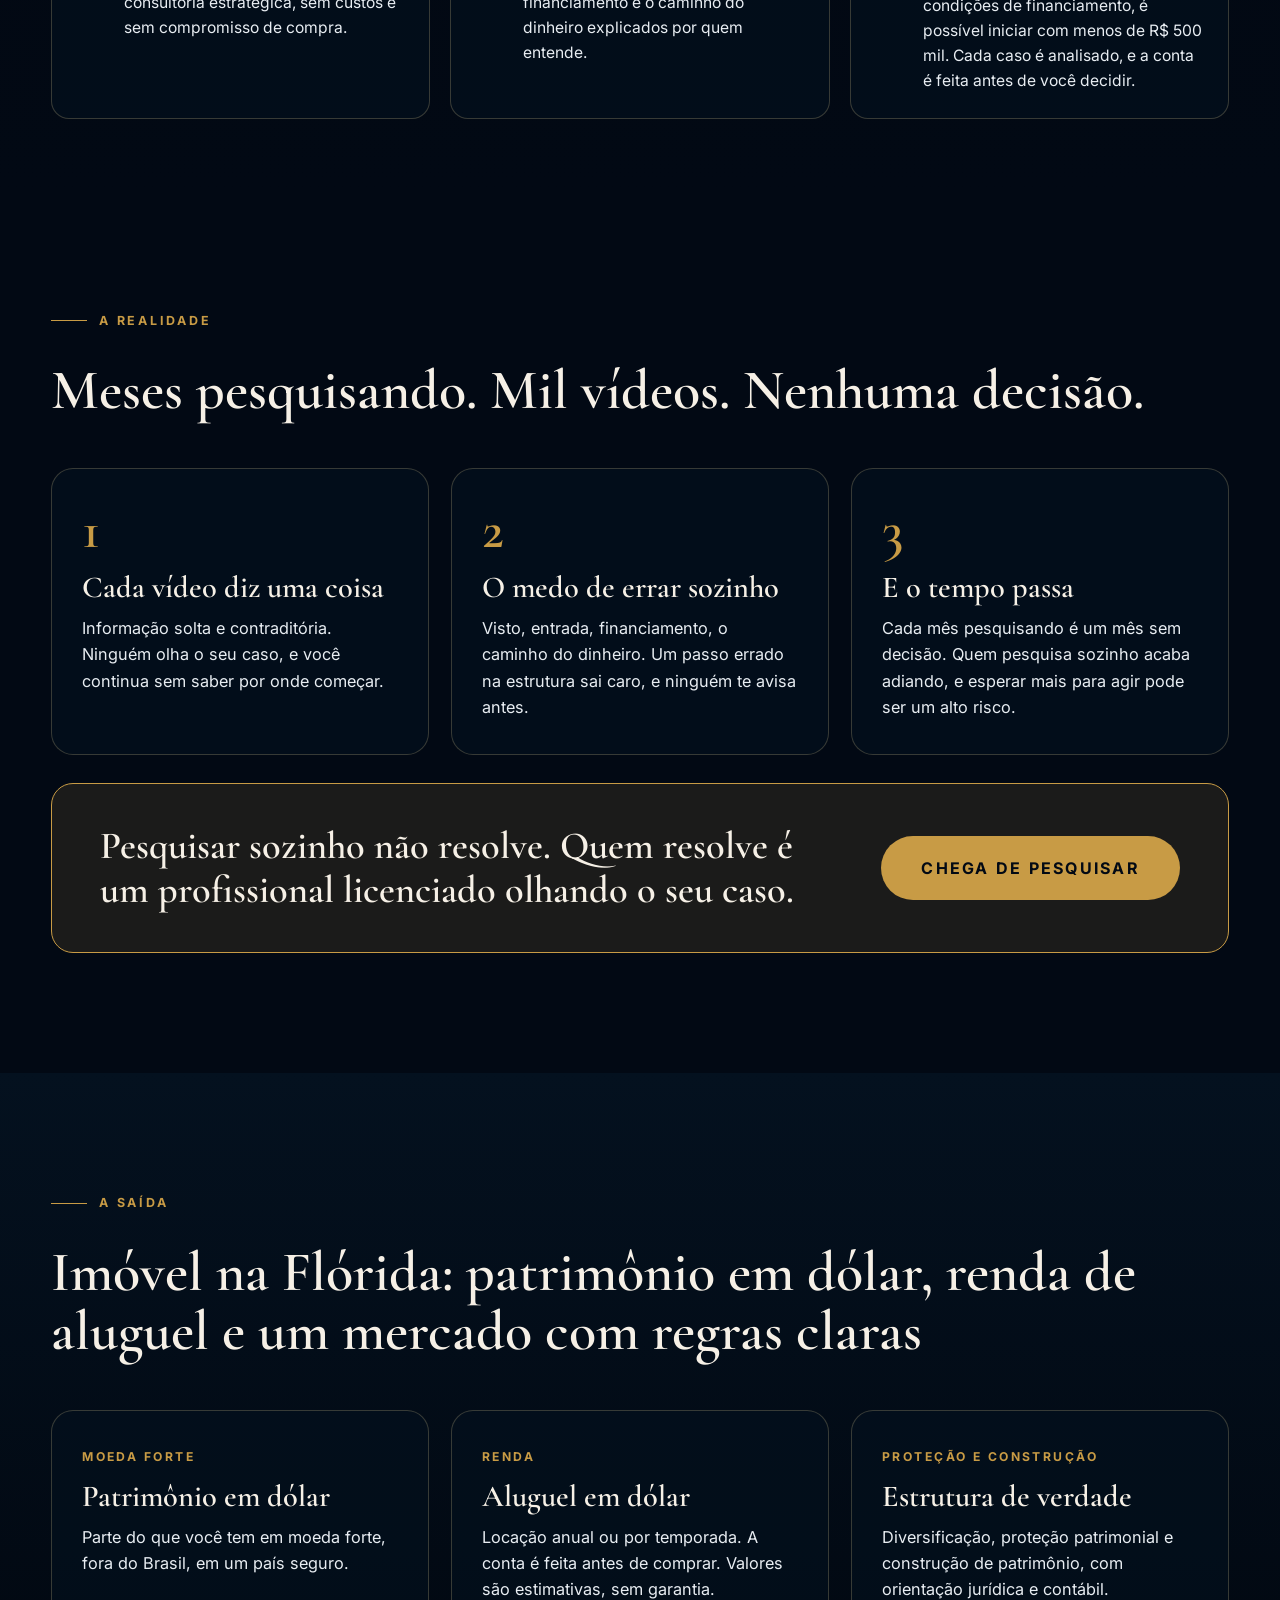
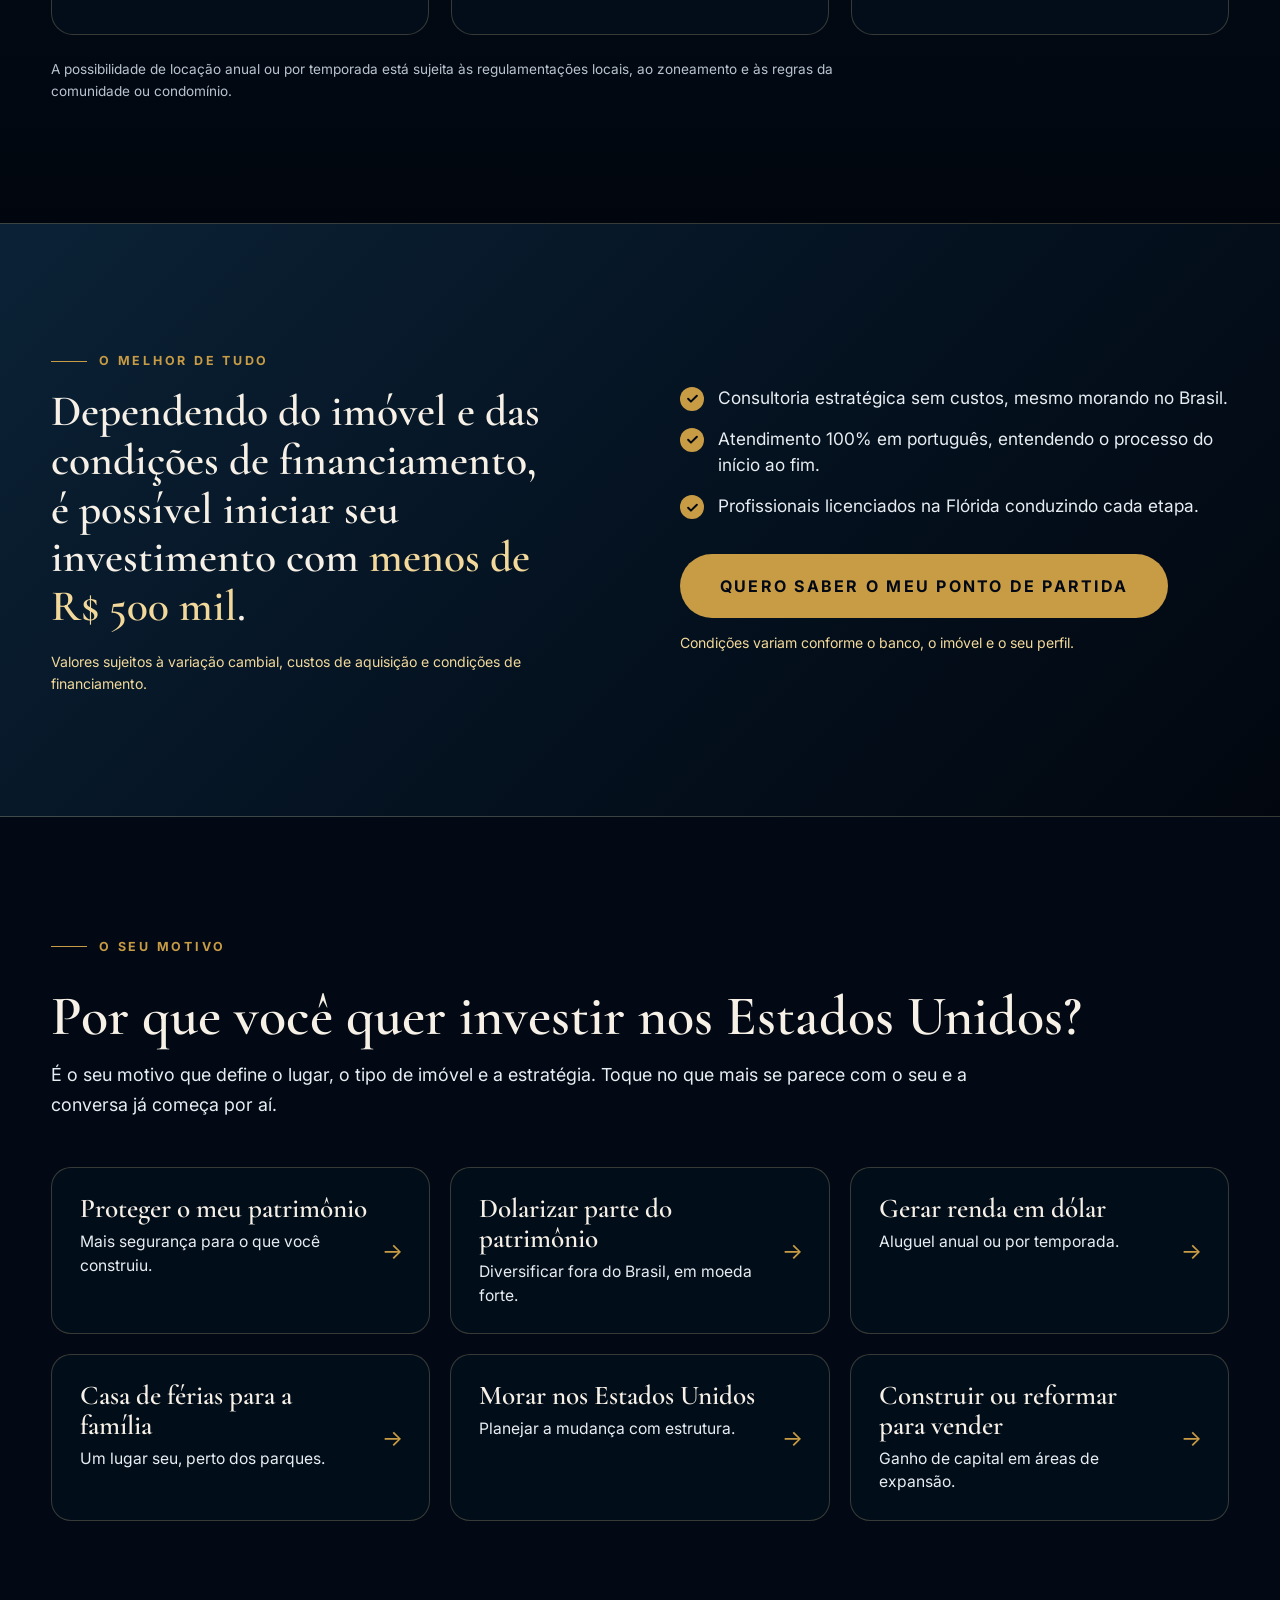
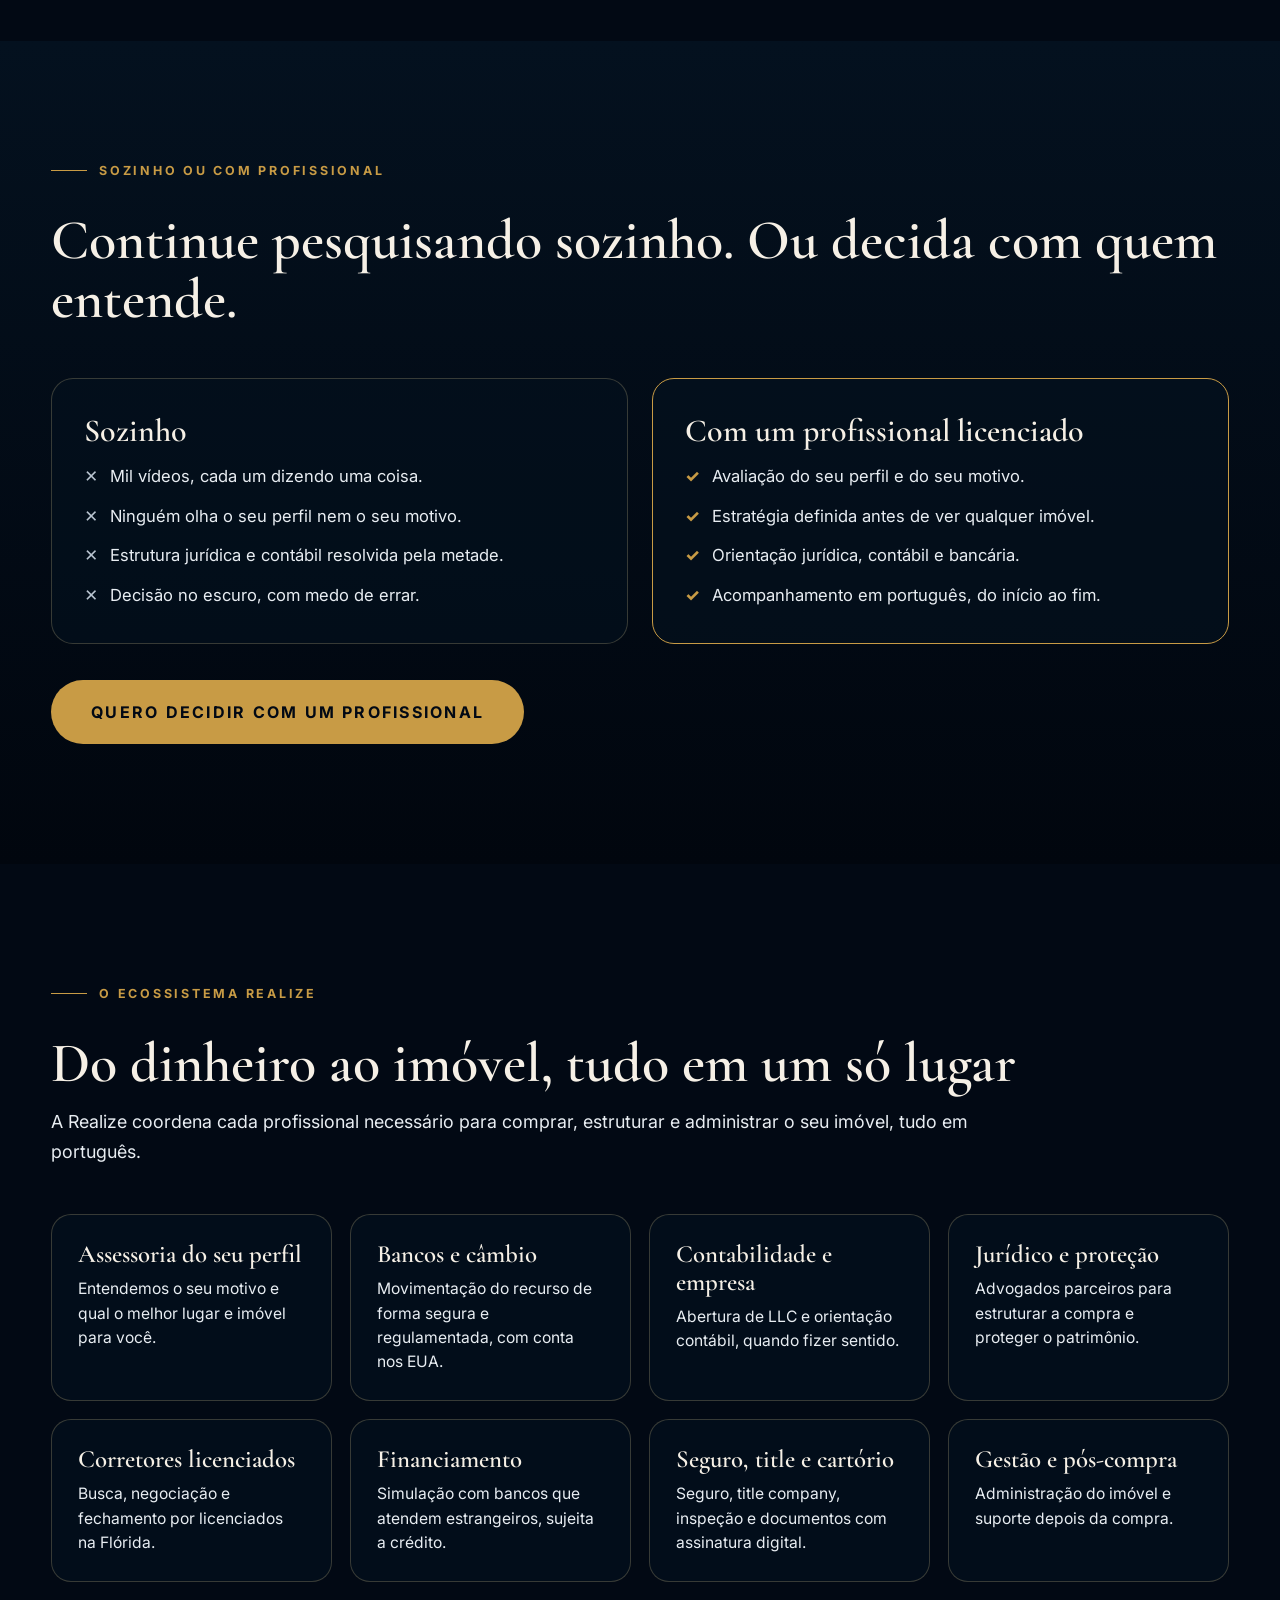
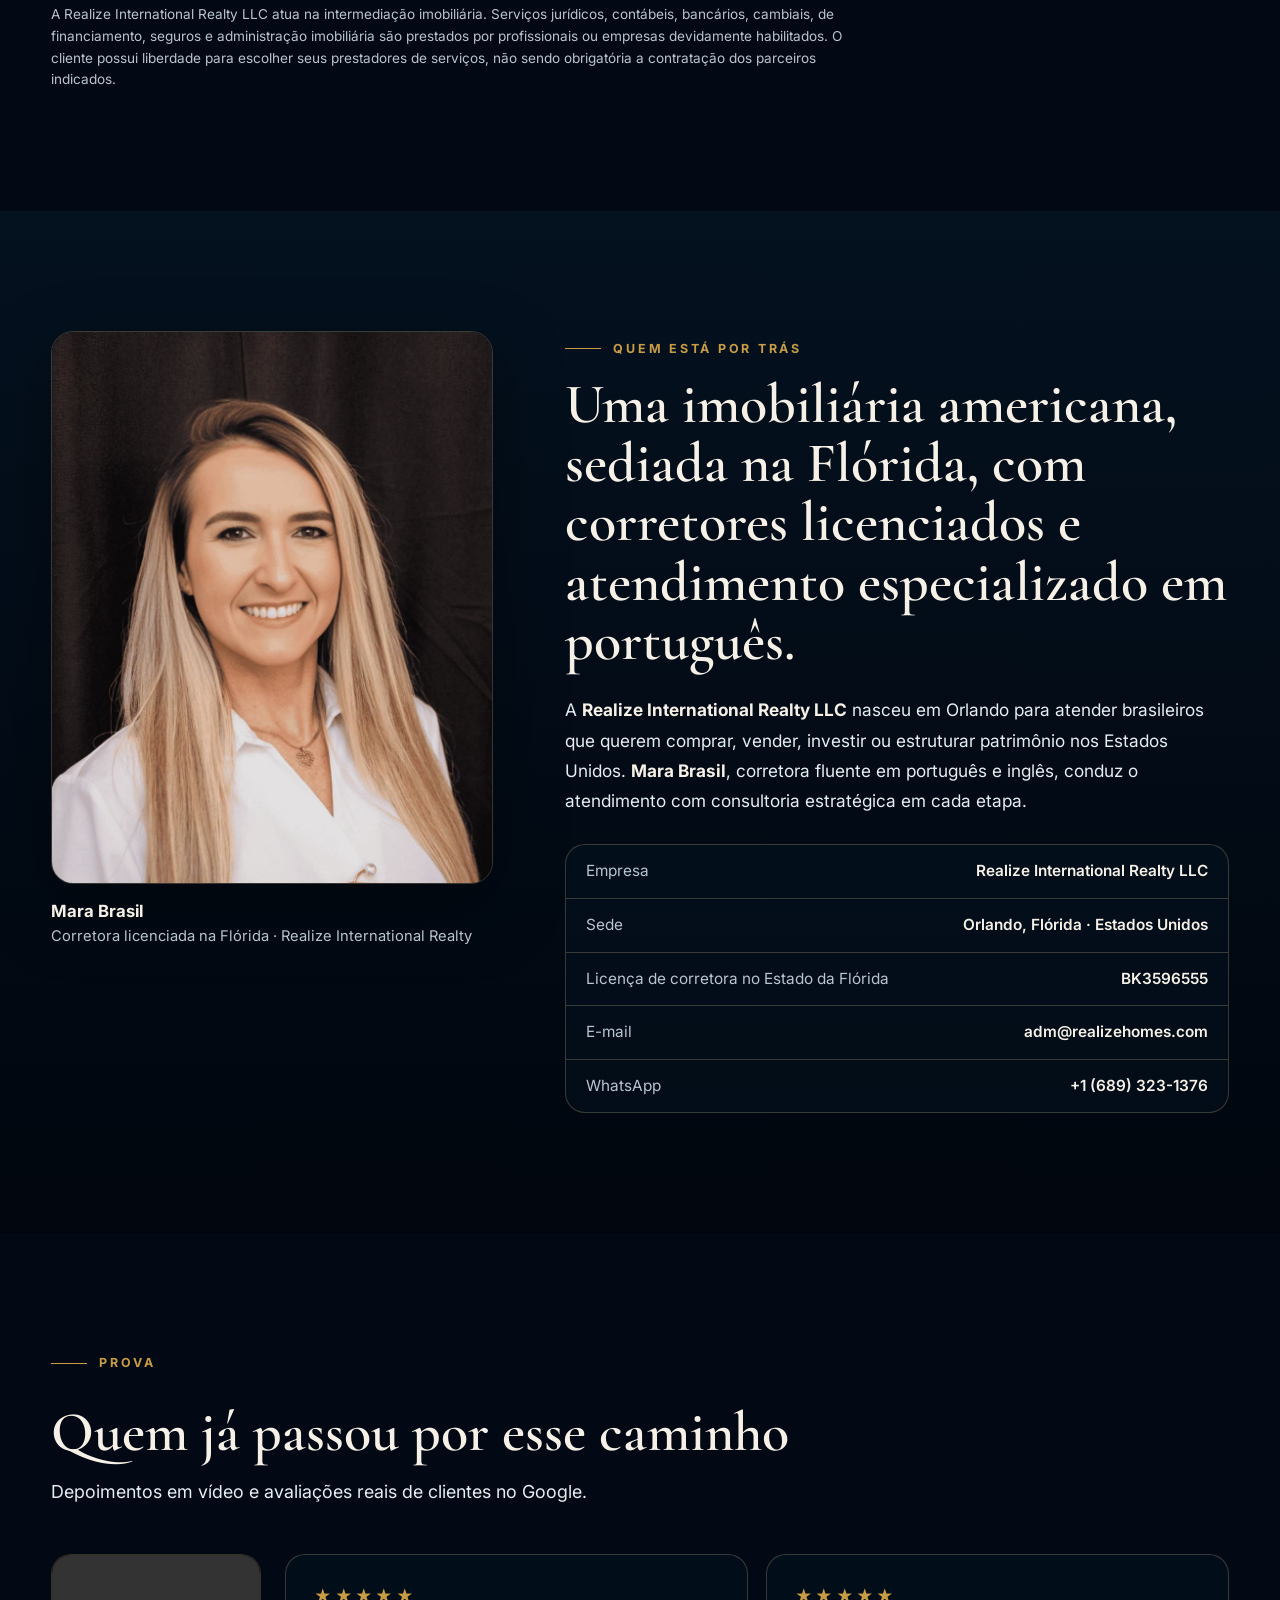
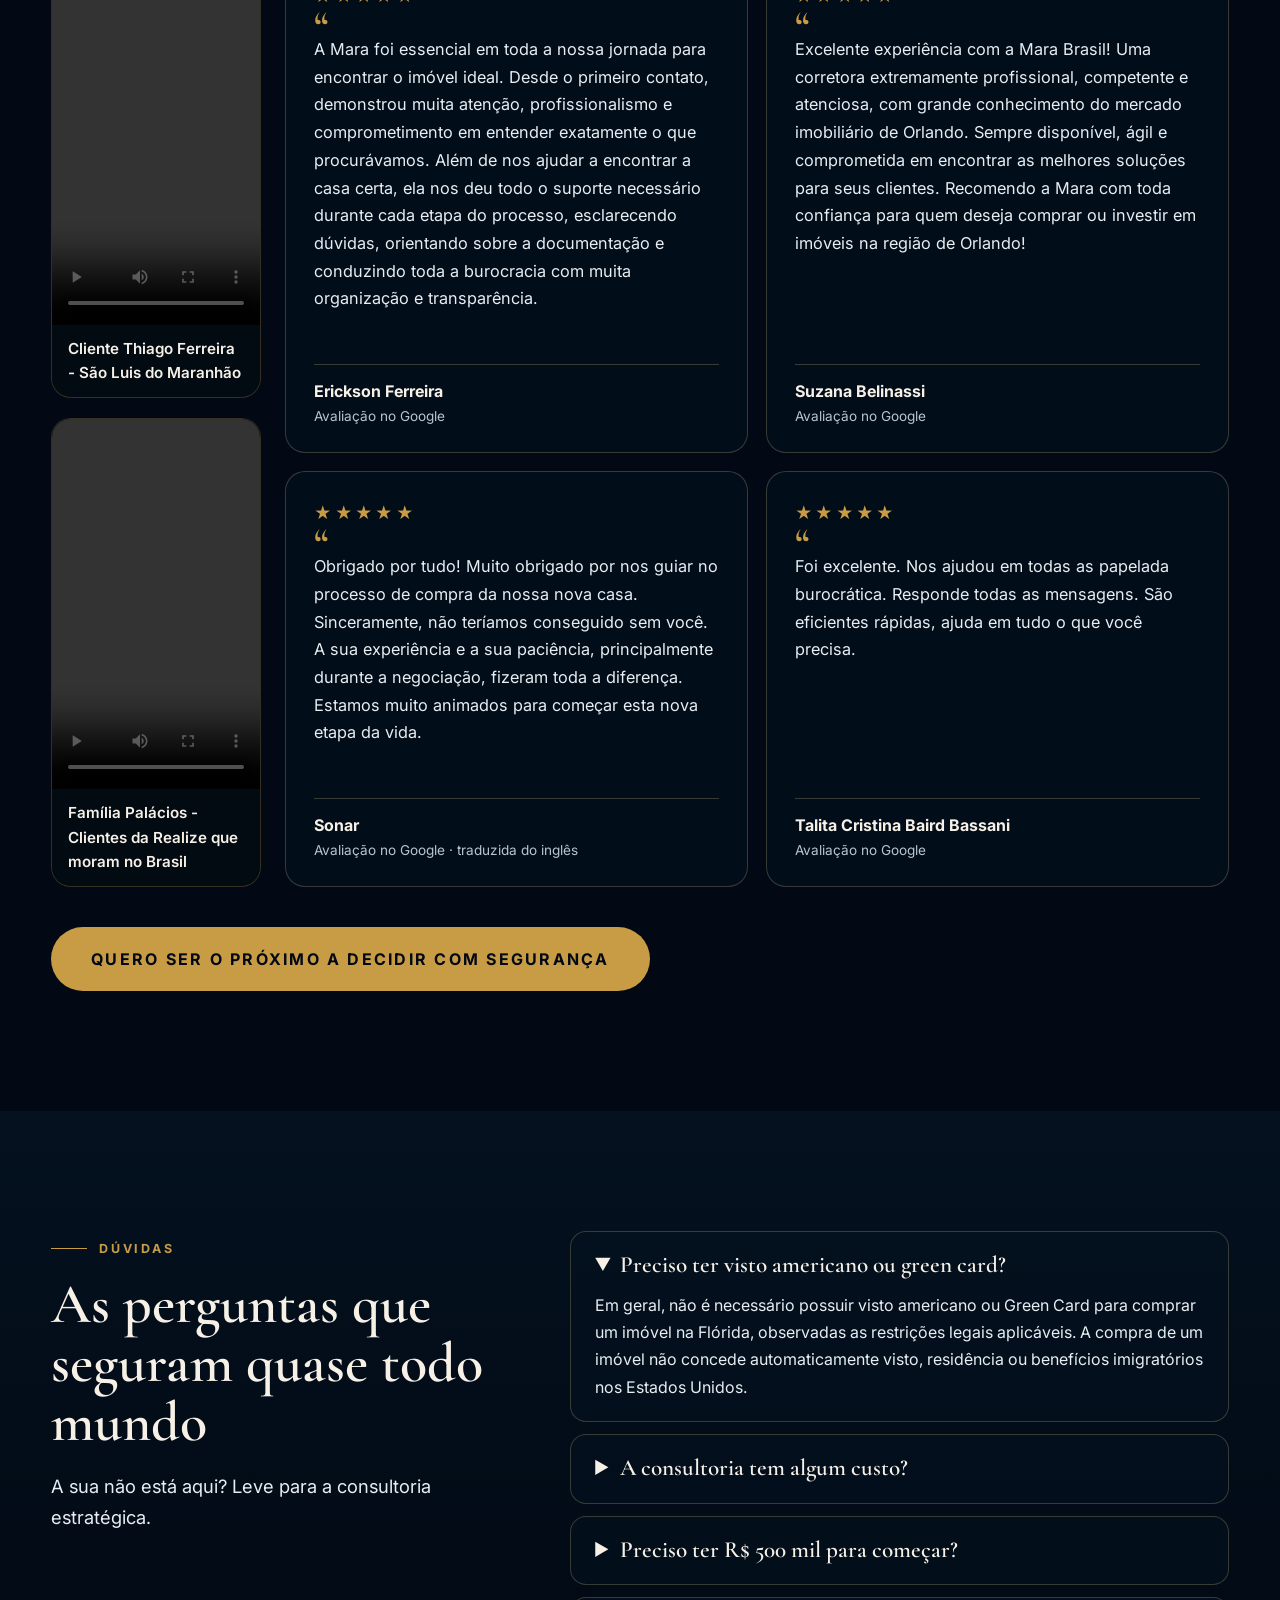
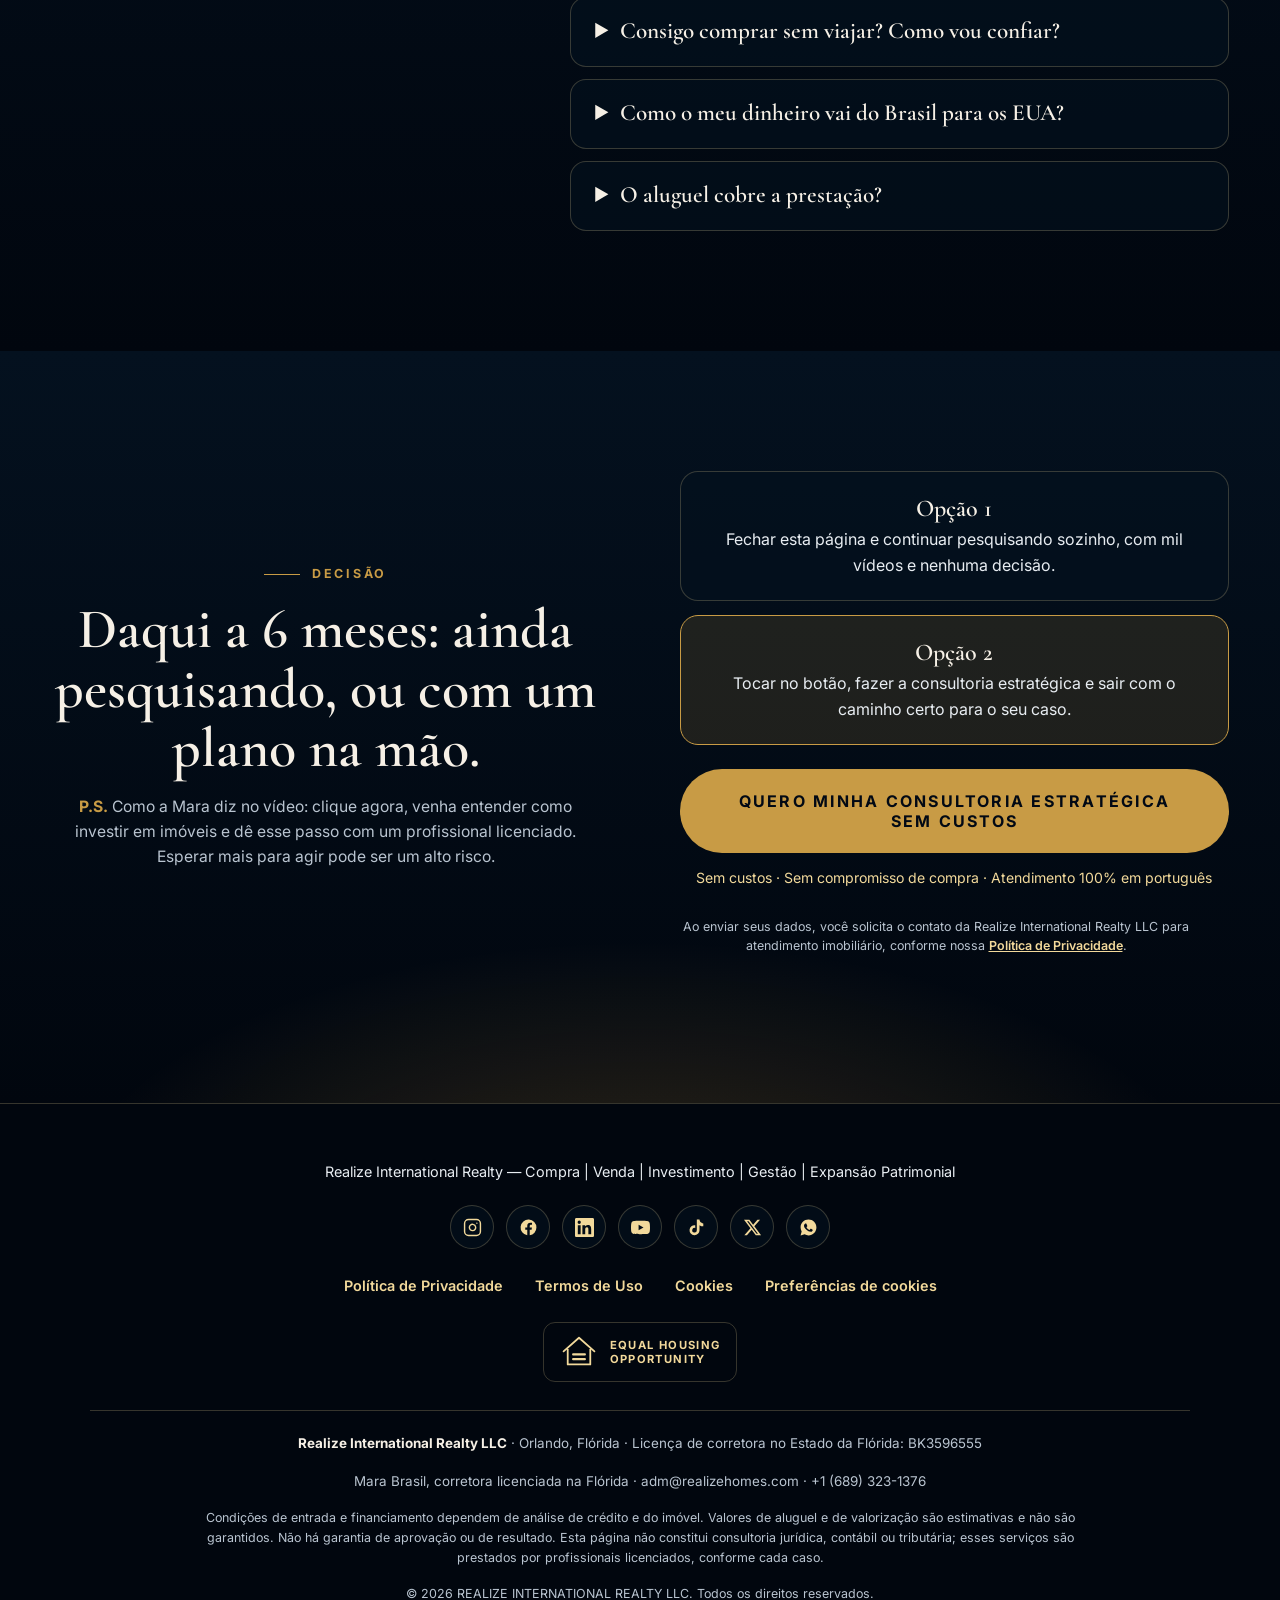
==== commit 05759ae0: "Meta Pixel via config.js, só após aceite de cookies de marketing; quiz integrado ao Chatwoot Co-Auth" ====
(no text change in the page or its own stylesheets)
